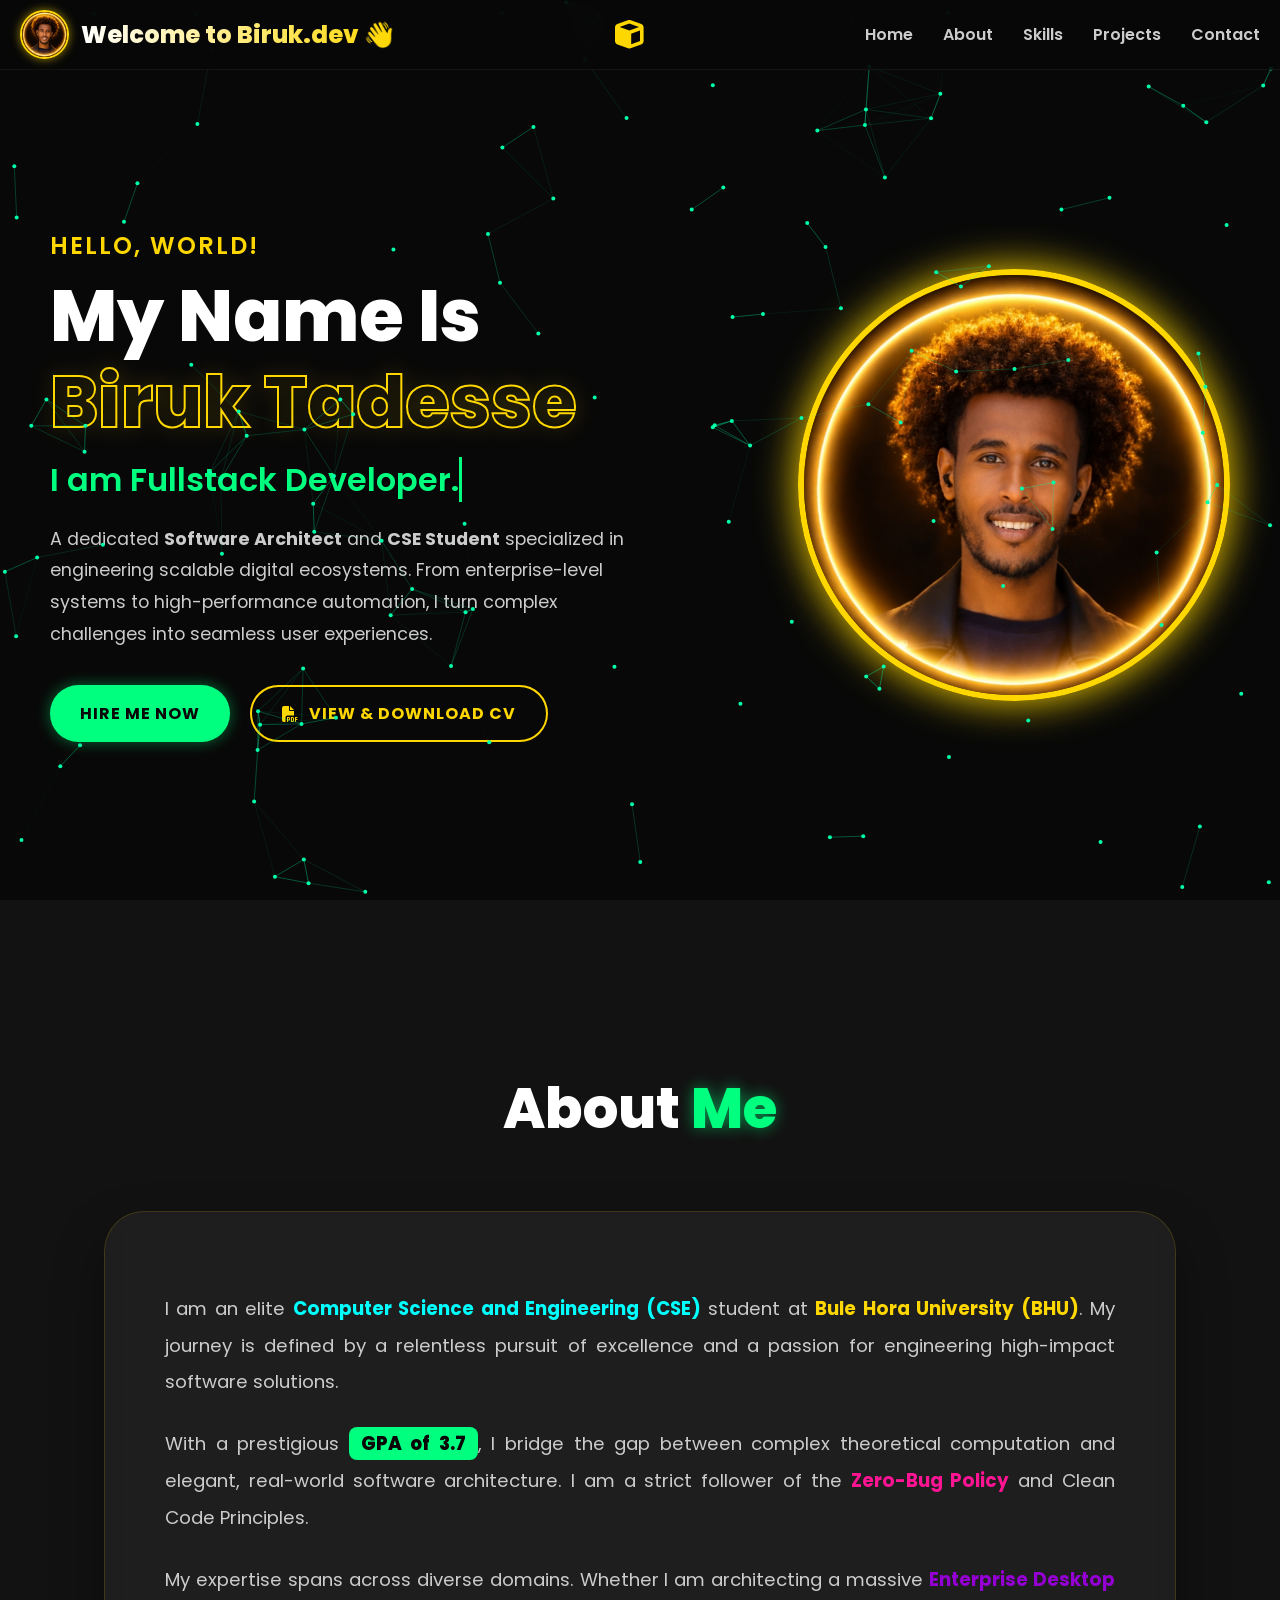
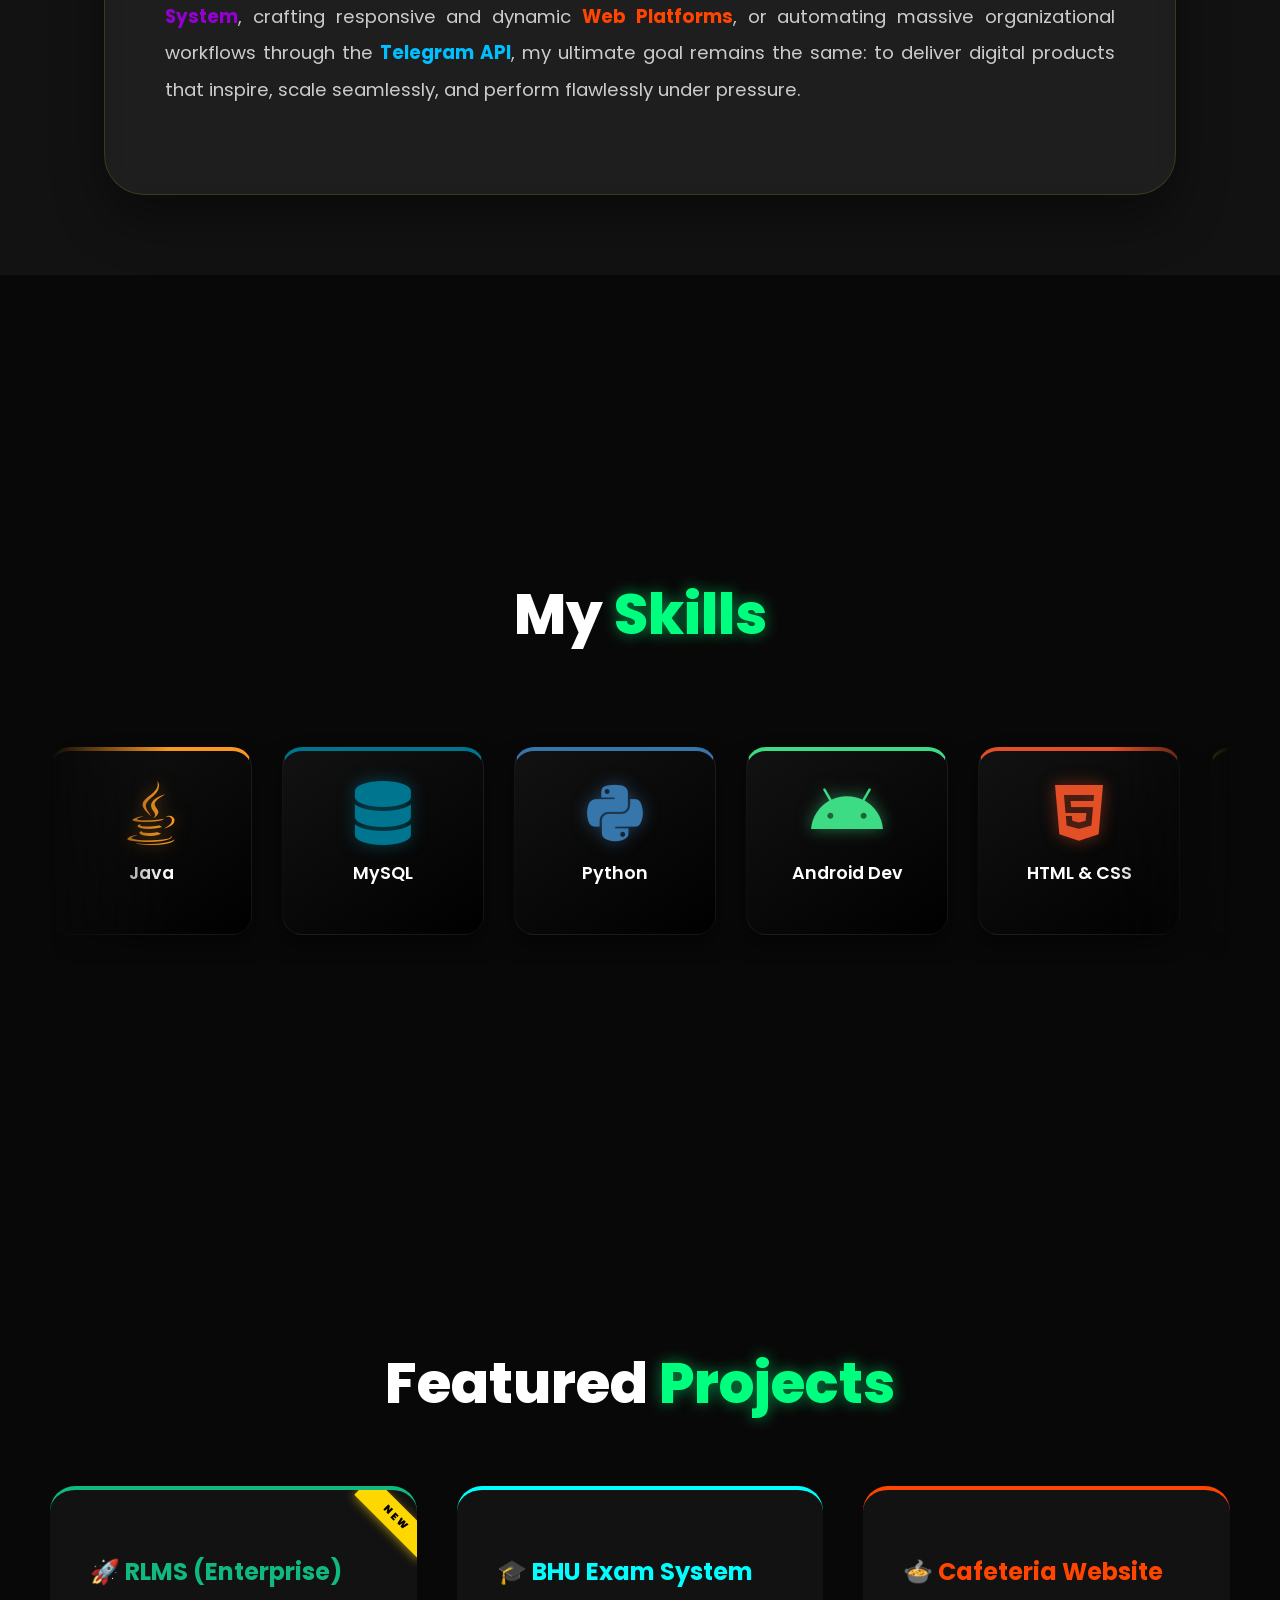
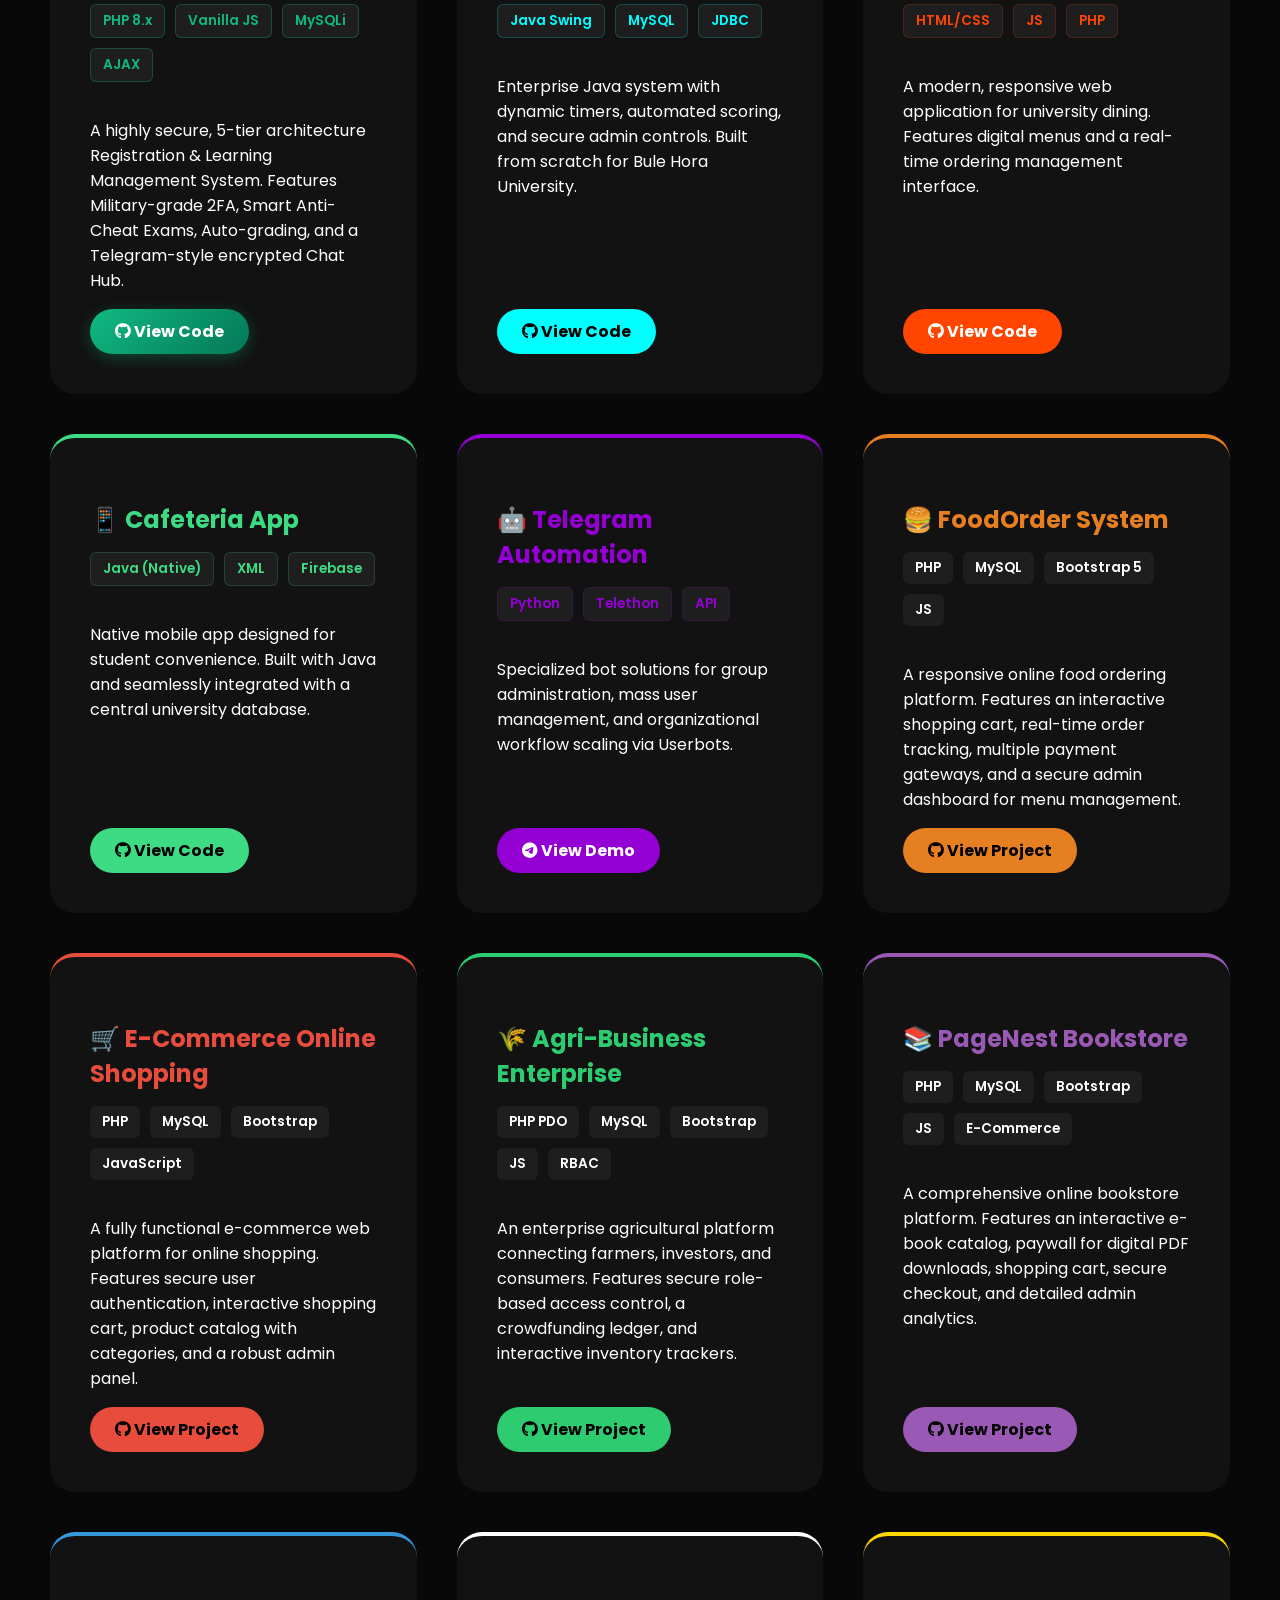
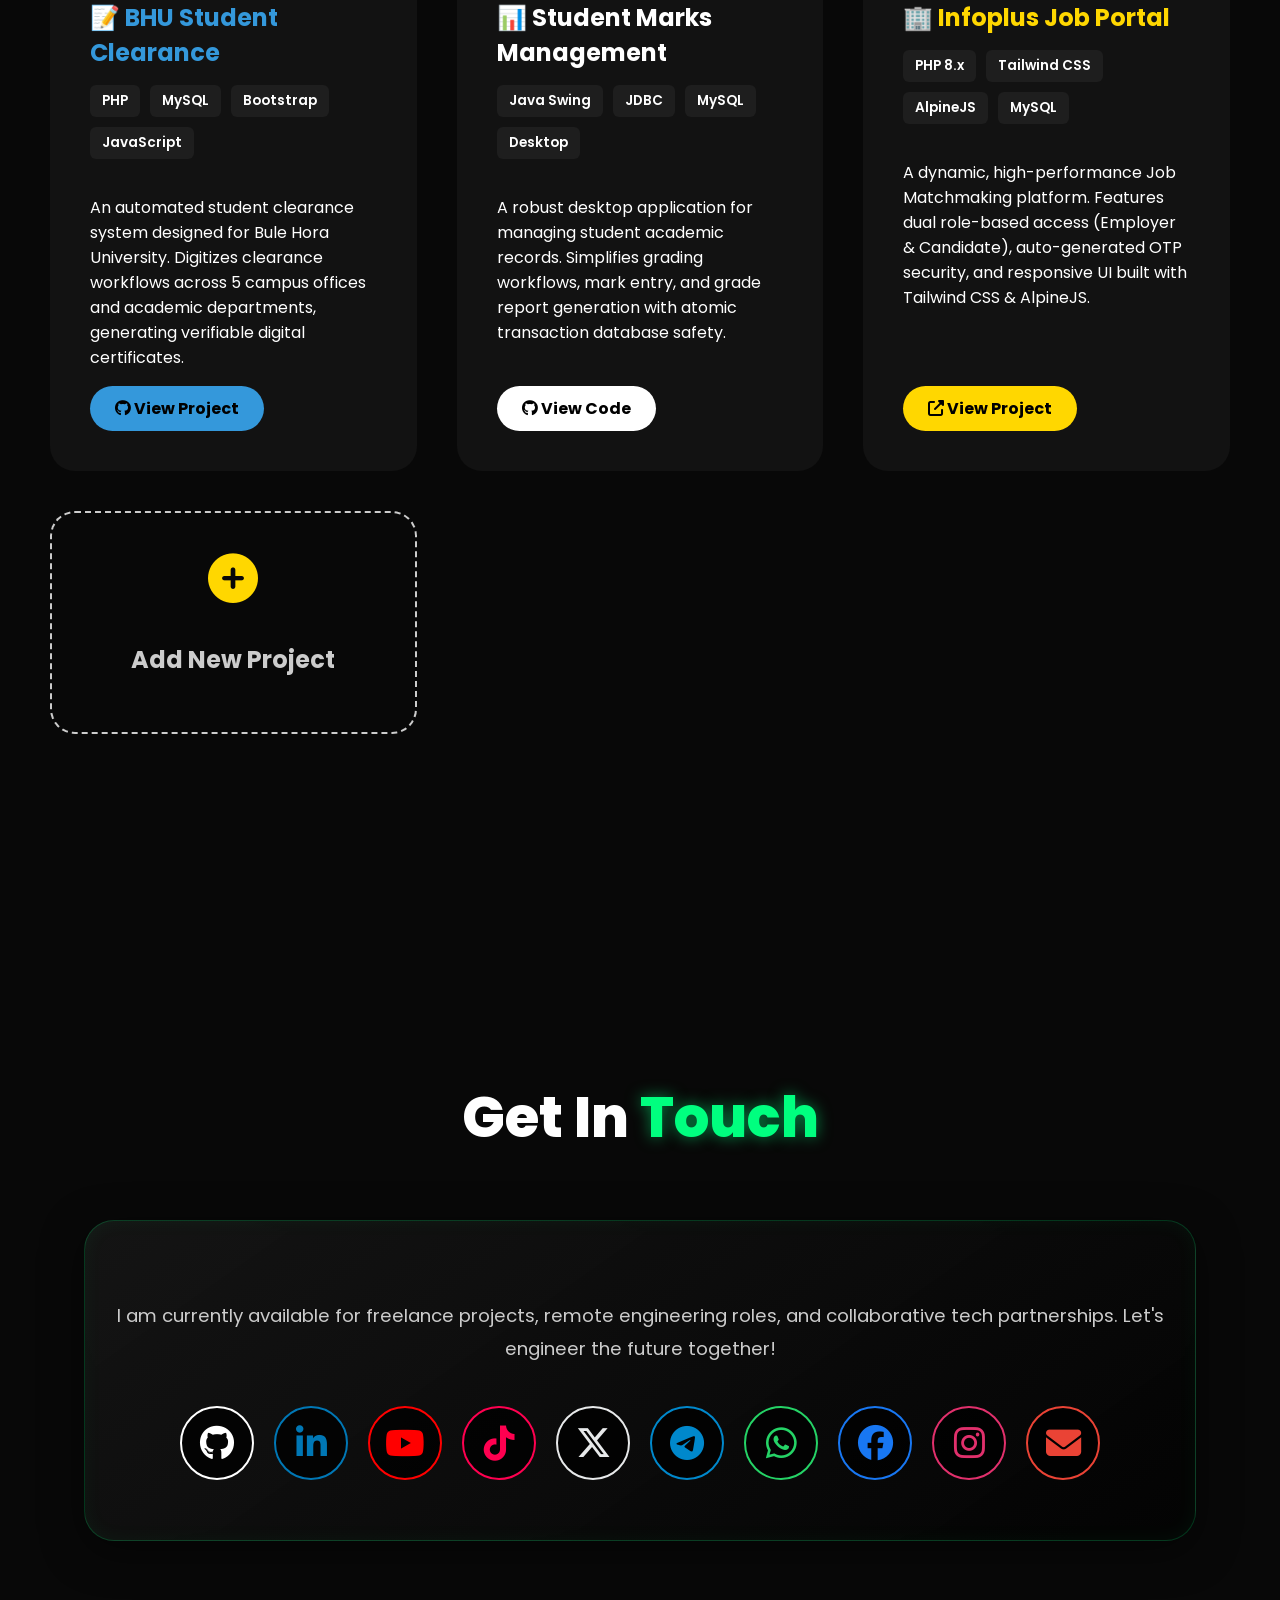
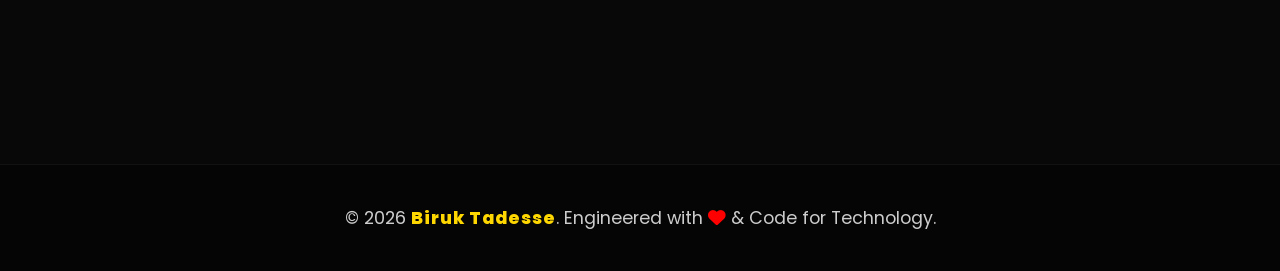
==== index.html @ 6c9b006a "Update print statement from 'Hello' to 'Goodbye'" ====
<!DOCTYPE html>
<html lang="en">
<head>
    <meta charset="UTF-8">
    <meta name="viewport" content="width=device-width, initial-scale=1.0">
    <title>Biruk Tadesse | Portfolio</title>

    <!-- FAVICON: Suuraa Tab Browser Gubbaatti Mul'isu -->
    <link rel="icon" type="image/png" href="profilee.png">
    <link rel="apple-touch-icon" href="profile.png">
    <!-- Font Awesome Icons (Version 6.5.2) -->
    <link href="https://cdnjs.cloudflare.com/ajax/libs/font-awesome/6.5.2/css/all.min.css" rel="stylesheet">
    <!-- Google Fonts -->
    <link href="https://fonts.googleapis.com/css2?family=Poppins:wght@300;400;600;800&display=swap" rel="stylesheet">
    <!-- External CSS -->
    <link rel="stylesheet" href="style.css">
    
    <!-- CSS for Electrical Particle Effect -->
    <style>
        #networkCanvas {
            position: fixed;
            top: 0;
            left: 0;
            width: 100vw;
            height: 100vh;
            z-index: 2; /* Ensures it stays above the background video */
            pointer-events: none; /* Allows clicks to pass through to buttons (CRUCIAL) */
        }
    </style>
</head>
<body class="mode-3d">
    <!-- ELECTRICAL EFFECT CANVAS -->
    <canvas id="networkCanvas"></canvas>

    <div class="snow-container" id="snow"></div>
    
    <!-- NAVBAR -->
    <nav>
        <!-- LOGO -->
        <a href="#home" class="logo">
            <img src="profile.png" alt="Biruk Logo" class="nav-logo-img">
            <span class="logo-text">Welcome to Biruk.dev 👋</span>
        </a>
        
        <!-- 3D Toggle Button and Menu -->
        <div style="display: flex; align-items: center; gap: 20px;">
            <div class="mode-toggle" onclick="toggle3DMode()" title="Enable 3D Mode"><i class="fas fa-cube"></i></div>
            <div class="menu-btn" onclick="toggleMenu()"><i class="fas fa-bars"></i></div>
        </div>
        <ul class="nav-links">
            <li><a onclick="navigateTo('home')">Home</a></li>
            <li><a onclick="navigateTo('about')">About</a></li>
            <li><a onclick="navigateTo('skills')">Skills</a></li>
            <li><a onclick="navigateTo('projects')">Projects</a></li>
            <li><a onclick="navigateTo('contact')">Contact</a></li>
        </ul>
    </nav>

    <!-- 1. HOME SECTION -->
    <section id="home">
        <!-- VIDEO BACKGROUND -->
        <div class="video-container">
            <video id="bgVideo" autoplay loop muted playsinline>
                <source src="bg-video.mp4" type="video/mp4">
            </video>
            <div class="video-overlay"></div> 
        </div>

        <div class="home-content reveal">
            <div class="greeting">HELLO, WORLD!</div>
            <h1 class="name">My Name Is <br><span>Biruk Tadesse</span></h1>        
            <div class="typing-container">
                I am <span class="typing-text"></span>
            </div>
            <p class="home-description">
                A dedicated <b>Software Architect</b> and <b>CSE Student</b> specialized in engineering scalable digital ecosystems. From enterprise-level systems to high-performance automation, I turn complex challenges into seamless user experiences.
            </p>
            <div class="btn-group">
                <a href="#contact" class="btn-modern btn-green">Hire Me Now</a>
                <a href="my_cv.html" target="_blank" class="btn-modern btn-gold">
                    <i class="fas fa-file-pdf"></i> View & Download CV
                </a>
            </div>
        </div>

        <div class="home-img-container reveal">
            <div class="profile-img-box">
                <img src="profile.png" alt="Biruk Tadesse">
            </div>
        </div>
    </section>

    <!-- 2. ABOUT SECTION -->
    <section id="about">
        <h2 class="section-title reveal">About <span>Me</span></h2>
        <div class="about-content reveal">
            <p>
                I am an elite <strong class="color-text-1">Computer Science and Engineering (CSE)</strong> student at <strong class="color-text-2">Bule Hora University (BHU)</strong>. My journey is defined by a relentless pursuit of excellence and a passion for engineering high-impact software solutions. 
            </p>
            <p>
                With a prestigious <span class="highlight-gpa color-bg-1">GPA of 3.7</span>, I bridge the gap between complex theoretical computation and elegant, real-world software architecture. I am a strict follower of the <strong class="color-text-3">Zero-Bug Policy</strong> and Clean Code Principles.
            </p>
            <p>
                My expertise spans across diverse domains. Whether I am architecting a massive <span class="color-text-4">Enterprise Desktop System</span>, crafting responsive and dynamic <span class="color-text-5">Web Platforms</span>, or automating massive organizational workflows through the <span class="color-text-6">Telegram API</span>, my ultimate goal remains the same: to deliver digital products that inspire, scale seamlessly, and perform flawlessly under pressure.
            </p>
        </div>
    </section>

    <!-- 3. SKILLS SECTION -->
    <section id="skills">
        <h2 class="section-title reveal">My <span>Skills</span></h2>
        <div class="marquee-wrapper reveal">
            <div class="marquee-track">
                <!-- Skills List -->
                <div class="skill-box color-skill-1"><i class="fab fa-java"></i><h3>Java</h3></div>
                <div class="skill-box color-skill-2"><i class="fas fa-database"></i><h3>MySQL</h3></div>
                <div class="skill-box color-skill-3"><i class="fab fa-python"></i><h3>Python</h3></div>
                <div class="skill-box color-skill-4"><i class="fab fa-android"></i><h3>Android Dev</h3></div>
                <div class="skill-box color-skill-5"><i class="fab fa-html5"></i><h3>HTML & CSS</h3></div>
                <div class="skill-box color-skill-6"><i class="fab fa-js"></i><h3>JavaScript</h3></div>
                <div class="skill-box color-skill-7"><i class="fab fa-php"></i><h3>PHP</h3></div>
                <div class="skill-box color-skill-8"><i class="fab fa-telegram"></i><h3>Bot API</h3></div>
                <div class="skill-box color-skill-9"><i class="fab fa-git-alt"></i><h3>Git & GitHub</h3></div>
                <div class="skill-box color-skill-10"><i class="fab fa-react"></i><h3>React</h3></div>
                <div class="skill-box color-skill-11"><i class="fas fa-leaf"></i><h3>Spring Boot</h3></div>
                <div class="skill-box color-skill-12"><i class="fas fa-code"></i><h3>C++</h3></div>
                <div class="skill-box color-skill-13"><i class="fab fa-figma"></i><h3>UI/UX</h3></div>

                 <!-- Skills List -->
                <div class="skill-box color-skill-1"><i class="fab fa-java"></i><h3>Java</h3></div>
                <div class="skill-box color-skill-2"><i class="fas fa-database"></i><h3>MySQL</h3></div>
                <div class="skill-box color-skill-3"><i class="fab fa-python"></i><h3>Python</h3></div>
                <div class="skill-box color-skill-4"><i class="fab fa-android"></i><h3>Android Dev</h3></div>
                <div class="skill-box color-skill-5"><i class="fab fa-html5"></i><h3>HTML & CSS</h3></div>
                <div class="skill-box color-skill-6"><i class="fab fa-js"></i><h3>JavaScript</h3></div>
                <div class="skill-box color-skill-7"><i class="fab fa-php"></i><h3>PHP</h3></div>
                <div class="skill-box color-skill-8"><i class="fab fa-telegram"></i><h3>Bot API</h3></div>
                <div class="skill-box color-skill-9"><i class="fab fa-git-alt"></i><h3>Git & GitHub</h3></div>
                <div class="skill-box color-skill-10"><i class="fab fa-react"></i><h3>React</h3></div>
                <div class="skill-box color-skill-11"><i class="fas fa-leaf"></i><h3>Spring Boot</h3></div>
                <div class="skill-box color-skill-12"><i class="fas fa-code"></i><h3>C++</h3></div>
                <div class="skill-box color-skill-13"><i class="fab fa-figma"></i><h3>UI/UX</h3></div>

                 <!-- Skills List -->
                <div class="skill-box color-skill-1"><i class="fab fa-java"></i><h3>Java</h3></div>
                <div class="skill-box color-skill-2"><i class="fas fa-database"></i><h3>MySQL</h3></div>
                <div class="skill-box color-skill-3"><i class="fab fa-python"></i><h3>Python</h3></div>
                <div class="skill-box color-skill-4"><i class="fab fa-android"></i><h3>Android Dev</h3></div>
                <div class="skill-box color-skill-5"><i class="fab fa-html5"></i><h3>HTML & CSS</h3></div>
                <div class="skill-box color-skill-6"><i class="fab fa-js"></i><h3>JavaScript</h3></div>
                <div class="skill-box color-skill-7"><i class="fab fa-php"></i><h3>PHP</h3></div>
                <div class="skill-box color-skill-8"><i class="fab fa-telegram"></i><h3>Bot API</h3></div>
                <div class="skill-box color-skill-9"><i class="fab fa-git-alt"></i><h3>Git & GitHub</h3></div>
                <div class="skill-box color-skill-10"><i class="fab fa-react"></i><h3>React</h3></div>
                <div class="skill-box color-skill-11"><i class="fas fa-leaf"></i><h3>Spring Boot</h3></div>
                <div class="skill-box color-skill-12"><i class="fas fa-code"></i><h3>C++</h3></div>
                <div class="skill-box color-skill-13"><i class="fab fa-figma"></i><h3>UI/UX</h3></div>
                
                <!-- Duplicate for continuous scrolling -->
                <div class="skill-box color-skill-1"><i class="fab fa-java"></i><h3>Java</h3></div>
                <div class="skill-box color-skill-2"><i class="fas fa-database"></i><h3>MySQL</h3></div>
                <div class="skill-box color-skill-3"><i class="fab fa-python"></i><h3>Python</h3></div>
                <div class="skill-box color-skill-4"><i class="fab fa-android"></i><h3>Android Dev</h3></div>
                <div class="skill-box color-skill-5"><i class="fab fa-html5"></i><h3>HTML & CSS</h3></div>
                <div class="skill-box color-skill-6"><i class="fab fa-js"></i><h3>JavaScript</h3></div>
                <div class="skill-box color-skill-7"><i class="fab fa-php"></i><h3>PHP</h3></div>
                <div class="skill-box color-skill-8"><i class="fab fa-telegram"></i><h3>Bot API</h3></div>
                <div class="skill-box color-skill-9"><i class="fab fa-git-alt"></i><h3>Git & GitHub</h3></div>
                <div class="skill-box color-skill-10"><i class="fab fa-react"></i><h3>React</h3></div>
                <div class="skill-box color-skill-11"><i class="fas fa-leaf"></i><h3>Spring Boot</h3></div>
                <div class="skill-box color-skill-12"><i class="fas fa-code"></i><h3>C++</h3></div>
                <div class="skill-box color-skill-13"><i class="fab fa-figma"></i><h3>UI/UX</h3></div>
            </div>
        </div>
    </section>

    <!-- 4. PROJECTS SECTION -->
    <section id="projects">
        <h2 class="section-title reveal">Featured <span>Projects</span></h2>
        <div class="projects-grid" id="dynamic-projects-container">
            <!-- Dynamic project cards will be appended here -->
        </div>
    </section>

    <!-- 5. CONTACT SECTION -->
    <section id="contact">
        <h2 class="section-title reveal">Get In <span>Touch</span></h2>
        <div class="contact-container reveal">
            <p>I am currently available for freelance projects, remote engineering roles, and collaborative tech partnerships. Let's engineer the future together!</p>
            <div class="social-icons-contact">
                <a href="https://github.com/birru2217" target="_blank" title="GitHub" class="spin-icon contact-github"><i class="fab fa-github"></i></a>
                <a href="https://www.linkedin.com/in/biruktadesse1" target="_blank" title="LinkedIn" class="spin-icon contact-linkedin"><i class="fab fa-linkedin-in"></i></a>
                <a href="https://www.youtube.com/@brex-media" target="_blank" title="YouTube" class="spin-icon contact-youtube"><i class="fab fa-youtube"></i></a>
                <a href="https://www.tiktok.com/@birru2217" target="_blank" title="TikTok" class="spin-icon contact-tiktok"><i class="fab fa-tiktok"></i></a>
                <a href="https://twitter.com/birru2217" target="_blank" title="X (Twitter)" class="spin-icon contact-x"><i class="fab fa-x-twitter"></i></a>
                <a href="https://t.me/brex2217" target="_blank" title="Telegram" class="spin-icon contact-telegram"><i class="fab fa-telegram"></i></a>
                <a href="https://wa.me/qr/BDSXDWGVVXDEC1" target="_blank" title="WhatsApp" class="spin-icon contact-whatsapp"><i class="fab fa-whatsapp"></i></a>
                <a href="https://www.facebook.com/profile.php?id=61564927622966" target="_blank" title="Facebook" class="spin-icon contact-facebook"><i class="fab fa-facebook"></i></a>
                <a href="https://www.instagram.com/brex2217?igsh=NXljaTloMnJycWFq" target="_blank" title="Instagram" class="spin-icon contact-instagram"><i class="fab fa-instagram"></i></a>
                <a href="mailto:tadesebiruk515@gmail.com" title="Email" class="spin-icon contact-email"><i class="fas fa-envelope"></i></a>
            </div>
        </div>
    </section>

    <!-- MAGIC: ADD PROJECT MODAL -->
    <div class="project-modal" id="addProjectModal">
        <div class="modal-box">
            <h2><i class="fas fa-plus-circle"></i> Add New Project</h2>
            <input type="text" id="p_title" placeholder="Project Title (e.g. 💻 E-Commerce)" required>
            <input type="text" id="p_tags" placeholder="Tech Tags (Comma separated: PHP, JS, CSS)" required>
            <textarea id="p_desc" rows="3" placeholder="Project Description..." required></textarea>
            <input type="text" id="p_link" placeholder="GitHub / Demo URL" required>
            <input type="text" id="p_color" placeholder="Theme Color (e.g. #FF00FF)" required>
            
            <button class="btn-save" onclick="saveNewProject()">Save Project</button>
            <button class="btn-cancel" onclick="closeProjectModal()">Cancel</button>
        </div>
    </div>

    <!-- FOOTER -->
    <footer class="modern-footer">
        <p>&copy; 2026 <span class="footer-name">Biruk Tadesse</span>. Engineered with <i class="fas fa-heart pulse-heart"></i> & Code for Technology.</p>
    </footer>

    <!-- Include JavaScript File -->
    <script src="script.js"></script>

    <!-- JAVASCRIPT FOR ELECTRICAL PARTICLE EFFECT -->
    <script>
        const canvas = document.getElementById('networkCanvas');
        const ctx = canvas.getContext('2d');

        // Set canvas dimensions to cover the full window
        canvas.width = window.innerWidth;
        canvas.height = window.innerHeight;

        let particlesArray = [];
        
        // Mouse tracking object
        const mouse = { x: null, y: null, radius: 130 };

        window.addEventListener('mousemove', (e) => {
            mouse.x = e.clientX;
            mouse.y = e.clientY;
        });

        // Disconnect lines when mouse leaves the window
        window.addEventListener('mouseout', () => {
            mouse.x = null;
            mouse.y = null;
        });

        // Particle Class
        class Particle {
            constructor(x, y) {
                this.x = x;
                this.y = y;
                this.size = 2; // Particle size
                this.speedX = (Math.random() - 0.5) * 1.5; // X-axis speed
                this.speedY = (Math.random() - 0.5) * 1.5; // Y-axis speed
                this.color = '#00ffaa'; // Neon Green color
            }
            update() {
                this.x += this.speedX;
                this.y += this.speedY;

                // Bounce off the screen borders
                if (this.x < 0 || this.x > canvas.width) this.speedX *= -1;
                if (this.y < 0 || this.y > canvas.height) this.speedY *= -1;
            }
            draw() {
                ctx.fillStyle = this.color;
                ctx.beginPath();
                ctx.arc(this.x, this.y, this.size, 0, Math.PI * 2);
                ctx.fill();
            }
        }

        // Initialize particles
        function init() {
            particlesArray = [];
            // Calculate an optimal number of particles based on screen size
            const numberOfParticles = (canvas.width * canvas.height) / 8500;
            for (let i = 0; i < numberOfParticles; i++) {
                const x = Math.random() * canvas.width;
                const y = Math.random() * canvas.height;
                particlesArray.push(new Particle(x, y));
            }
        }

        // Connect particles with network lines
        function connect() {
            for (let a = 0; a < particlesArray.length; a++) {
                for (let b = a; b < particlesArray.length; b++) {
                    const dx = particlesArray[a].x - particlesArray[b].x;
                    const dy = particlesArray[a].y - particlesArray[b].y;
                    const distance = Math.hypot(dx, dy); // Calculate distance

                    // Connect particles to each other
                    if (distance < 90) {
                        ctx.strokeStyle = `rgba(0, 255, 170, ${1 - distance / 90})`; // Neon Green lines
                        ctx.lineWidth = 0.5;
                        ctx.beginPath();
                        ctx.moveTo(particlesArray[a].x, particlesArray[a].y);
                        ctx.lineTo(particlesArray[b].x, particlesArray[b].y);
                        ctx.stroke();
                    }
                }

                // Connect particles to the mouse cursor
                if(mouse.x != null && mouse.y != null) {
                    const mouseDx = particlesArray[a].x - mouse.x;
                    const mouseDy = particlesArray[a].y - mouse.y;
                    const mouseDist = Math.hypot(mouseDx, mouseDy);

                    if (mouseDist < mouse.radius) {
                        ctx.strokeStyle = `rgba(0, 255, 170, ${1 - mouseDist / mouse.radius})`;
                        ctx.lineWidth = 1;
                        ctx.beginPath();
                        ctx.moveTo(particlesArray[a].x, particlesArray[a].y);
                        ctx.lineTo(mouse.x, mouse.y);
                        ctx.stroke();
                    }
                }
            }
        }

        // Animation loop
        function animate() {
            ctx.clearRect(0, 0, canvas.width, canvas.height); // Clear the previous frame
            for (let i = 0; i < particlesArray.length; i++) {
                particlesArray[i].update();
                particlesArray[i].draw();
            }
            connect();
            requestAnimationFrame(animate);
        }

        init();
        animate();

        // Adjust canvas size automatically on window resize
        window.addEventListener('resize', () => {
            canvas.width = window.innerWidth;
            canvas.height = window.innerHeight;
            init();
        });
    </script>
</body>
</html>
---- style.css ----
/* --- 1. CORE VARIABLES & GLOBAL STYLES --- */
:root {
    --bg-black: #080808;
    --bg-darker: #121212;
    --gold: #FFD700;
    --green: #00FF7F;
    --white: #FFFFFF;
    --gray: #cccccc;
    --glass: rgba(255, 255, 255, 0.05);
    --transition: all 0.4s cubic-bezier(0.175, 0.885, 0.32, 1.275);
}

html { scroll-behavior: smooth; }

body {
    font-family: 'Poppins', sans-serif;
    margin: 0; padding: 0;
    background-color: var(--bg-black);
    color: var(--white);
    overflow-x: hidden;
    
    /* --- KOODII HAARAA: Cursor fi Select dhoorku --- */
    -webkit-user-select: none; /* Safari fi Chrome */
    -moz-user-select: none;    /* Firefox */
    -ms-user-select: none;     /* IE/Edge */
    user-select: none;         /* Guutummaatti text select dhoorka */
    cursor: default;           /* Cursor yeroo hunda xiyya (Arrow) akka ta'u godha */
}

/* Liinkii fi Button qofti mallattoo qubaa (Pointer) akka qabaatan gochuuf */
a, button, .menu-btn, .mode-toggle, .spin-icon {
    cursor: pointer;
}

/* --- 2. NAVIGATION BAR (SLIM & MODERN) --- */
nav {
    position: fixed; top: 0; left: 0; width: 100%;
    background: rgba(8, 8, 8, 0.85);
    backdrop-filter: blur(15px);
    display: flex; justify-content: space-between; align-items: center;
    
    /* Padding duraan 20px ture gara 10px tti xiqqaaateera */
    padding: 10px 20px; 
    height: 70px; /* Hojjaa isaa murteessineerra */
    
    z-index: 1000;
    box-sizing: border-box;
    border-bottom: 1px solid var(--glass);
}

/* --- LOGO STYLE (SUURAA FI BARREEFFAMA) --- */
.logo {
    display: flex;
    align-items: center;
    gap: 12px; /* Suuraa fi barreeffama gidduu iddoo duwwaa uuma */
    text-decoration: none;
}

/* Suuraa Logo (profile.png xiqqeessuu) */
.nav-logo-img {
    width: 45px; /* Hamma suuraa xiqqeessine */
    height: 45px;
    border-radius: 50%; /* Geengoo guutuu godha (Akka Telegram) */
    object-fit: cover;
    border: 2px solid var(--gold); /* Sarara warqee itti naanneessine */
    box-shadow: 0 0 10px rgba(255, 215, 0, 0.6); /* Ifaa (Glow) lallaafaa */
    transition: transform 0.4s ease, box-shadow 0.4s ease;
}

/* Yeroo qubni Logo irra bu'u (Hover) */
.logo:hover .nav-logo-img {
    transform: rotate(15deg) scale(1.1); /* Xiqqoo naanna'ee guddata */
    box-shadow: 0 0 20px rgba(255, 215, 0, 1);
}

/* Barreeffama Logo ("Welcome") */
/* Barreeffama Logo Professional */
.logo-text {
    font-size: 1.5rem; /* Xiqqoo hir'isneerra akka inni sarara tokko irra taa'uuf */
    font-family: 'Poppins', sans-serif;
    background: linear-gradient(to right, var(--white), var(--gold));
    -webkit-background-clip: text;
    -webkit-text-fill-color: transparent;
    font-weight: 800;
    white-space: nowrap; /* Akka barreeffamni sarara lama irratti hin dabsanne */
}

/* Bilbilaaf (Mobile) font-size ammas ni xiqqaysina */
/* --- 📱 MOBILE RESPONSIVE FINAL & PERFECT FIX (BILBILAAF) --- */
@media (max-width: 768px) {
    /* 1. Dhoorkaa Scroll Bitaa fi Mirgaa (The absolute fix) */
    html, body {
        overflow-x: hidden !important;
        max-width: 100vw !important;
        width: 100% !important;
        position: relative;
        margin: 0;
        padding: 0;
    }

    /* Elementkamiyyuu screen irraa akka hin baane to'achuu */
    * {
        box-sizing: border-box !important;
        max-width: 100% !important; 
    }

    /* 2. Navigation Fix */
    nav {
        padding: 10px 15px !important;
        width: 100% !important;
    }
    .logo-text { 
        font-size: 1rem !important; 
        white-space: normal !important; 
    }

    /* 3. Sections & Home Fix */
    section {
        padding: 90px 15px 40px 15px !important;
        width: 100% !important;
        overflow-x: hidden !important;
    }

    #home {
        flex-direction: column-reverse !important;
        gap: 30px !important;
        padding-top: 110px !important;
    }

    .home-content {
        width: 100% !important;
        padding: 0 10px !important;
        display: flex;
        flex-direction: column;
        align-items: center;
        text-align: center;
    }

    .name {
        font-size: 2.2rem !important;
        white-space: normal !important;
        word-wrap: break-word !important;
    }

    /* 4. BUTTON FIX (Rakkoo Suuraa irratti argameef) */
    .btn-group {
        display: flex !important;
        flex-direction: column !important;
        width: 100% !important;
        gap: 15px !important;
        margin: 20px 0 0 0 !important;
        padding: 0 !important;
    }

    .btn-modern {
        width: 100% !important; /* Screen guutuu akka qabatu */
        padding: 15px 10px !important;
        justify-content: center !important;
        text-align: center !important;
        font-size: 0.95rem !important;
        box-sizing: border-box !important;
        display: flex !important;
    }

    /* 5. Suuraa (Profile Image) Fix */
    .profile-img-box {
        width: 260px !important;
        height: 260px !important;
        margin: 0 auto !important;
    }

    /* 6. Marquee (Skills) Fix */
    .marquee-wrapper {
        width: 100vw !important;
        margin-left: -15px !important; 
        padding: 10px 0 !important;
    }
    
    /* 7. About & Projects Fix */
    .about-content, .contact-container { 
        padding: 30px 15px !important; 
        border-radius: 20px !important; 
    }
    .project-card { 
        padding: 25px 15px !important; 
    }
    /* =========================================
       📱 PROJECTS FI LOGO BILBILAAF SIRREESSUU
       ========================================= */

    /* 1. Logo fi Emoji akka wal hin gadhiisne (Hin cabne) */
    .logo {
        display: flex !important;
        align-items: center !important;
        flex-wrap: nowrap !important;
    }
    .logo-text {
        font-size: 1.05rem !important; /* Xiqqoo hir'ifne akka sirriitti taa'u */
        white-space: nowrap !important;
    }

    /* 2. Projects Grid (Tokko tokkoon gadi tarreessuu) */
    .projects-grid {
        display: grid !important;
        grid-template-columns: 1fr !important; /* Sarara tokko qofa godha */
        width: 100% !important;
        max-width: 100vw !important;
        gap: 25px !important;
        padding: 0 !important;
        margin: 0 !important;
    }

    /* 3. Project Cards & Add New Project Card (Screen keessatti eeguu) */
    .project-card, 
    .projects-grid > div { /* Add New Project dabalatee hunda qabata */
        width: 100% !important;
        max-width: 100% !important;
        box-sizing: border-box !important; /* Padding width akka hin daballe to'ata */
        padding: 25px 20px !important; /* Bilbilaaf padding sirrii */
        margin: 0 !important;
        overflow: hidden !important; /* Wanti kamiyyuu akka ala hin baane */
    }

    /* 4. Tech Tags (Java, MySQL, kkf yoo baay'atan akka gadi bu'an) */
    .tech-tags {
        display: flex !important;
        flex-wrap: wrap !important; /* Iddoon yoo dhume sarara jalaatti gadi dabsata */
        gap: 8px !important;
    }
    .tech-tags span {
        margin: 0 !important;
    }

    /* 5. Barreeffamni akka hin dhiibne */
    .project-card p, .project-card h3 {
        word-wrap: break-word !important;
        overflow-wrap: break-word !important;
        width: 100% !important;
    }
}
.nav-links { display: flex; gap: 30px; list-style: none; margin: 0; padding: 0; }
.nav-links a { 
    color: var(--gray); text-decoration: none; 
    font-weight: 600; 
    font-size: 1rem; /* Font-size xiqqoo hir'ateera */
    transition: var(--transition); 
}
.nav-links a:hover, .nav-links a.active { 
    color: var(--green); text-shadow: 0 0 10px var(--green); 
}

.menu-btn { display: none; font-size: 1.8rem; color: var(--white); cursor: pointer; }
/* --- 3. GLOBAL SECTION STYLE --- */
section { 
    min-height: 100vh; 
    padding: 120px 50px 80px 50px; 
    display: flex; flex-direction: column; 
    justify-content: center; 
    box-sizing: border-box; 
}

.section-title { 
    font-size: 3.5rem; font-weight: 800; 
    text-align: center; margin-bottom: 60px; 
    color: var(--white); 
}
.section-title span { color: var(--green); text-shadow: 0 0 15px rgba(0,255,127,0.5); }

/* --- 4. HOME SECTION (OSOO HIN TUQAMIN AKKUMA JIRU) --- */
#home { display: flex; flex-direction: row; align-items: center; justify-content: space-between; gap: 40px; padding-top: 90px;    /* Iddoo duwwaa Welcome jala jiru ni xiqqeessa */
    padding-bottom: 20px;  }
.home-content { max-width: 600px; }
.greeting { color: var(--gold); font-size: 1.5rem; font-weight: 600; letter-spacing: 2px; }

.name {
    font-size: 4.5rem;
    font-weight: 800;
    margin: 10px 0;
    line-height: 1.2;
    white-space: nowrap;
}

.name span {
    color: transparent;
    -webkit-text-stroke: 2px var(--gold);
    filter: drop-shadow(0 0 10px rgba(255, 215, 0, 0.4));
}

.typing-container { font-size: 2rem; font-weight: 600; color: var(--green); margin-bottom: 20px; }
.typing-text { border-right: 3px solid var(--green); animation: blink 0.7s infinite; }
@keyframes blink { 50% { border-color: transparent; } }

.home-description { color: var(--gray); font-size: 1.1rem; line-height: 1.8; margin-bottom: 30px; }

.home-img-container { position: relative; perspective: 1000px; } 

.profile-img-box {
    width: 420px; height: 420px; 
    overflow: hidden;
    --dynamic-color: #FFD700; 
    border: 6px solid var(--dynamic-color);
    box-shadow: 0 0 40px var(--dynamic-color), inset 0 0 30px var(--dynamic-color);
    position: relative; z-index: 10;
    border-radius: 50%; 
    transition: border-radius 1.5s ease, border-color 1.5s ease, box-shadow 1.5s ease; 
}
.profile-img-box img { width: 100%; height: 100%; object-fit: cover; object-position: center top; }

.btn-group { display: flex; gap: 20px; margin-top: 35px; }

.btn-modern {
    padding: 14px 30px; border-radius: 50px; font-weight: 700;
    text-decoration: none; font-size: 1rem; transition: all 0.4s ease;
    display: inline-flex; align-items: center; gap: 10px;
    text-transform: uppercase; letter-spacing: 1px;
}

.btn-green { background: var(--green); color: var(--bg-black); box-shadow: 0 0 15px rgba(0, 255, 127, 0.4); }
.btn-green:hover { background: var(--white); transform: translateY(-5px); box-shadow: 0 0 25px rgba(255, 255, 255, 0.6); }

.btn-gold { border: 2px solid var(--gold); color: var(--gold); background: transparent; }
.btn-gold:hover { background: var(--gold); color: var(--bg-black); transform: translateY(-5px); box-shadow: 0 0 20px rgba(255, 215, 0, 0.5); }

/* --- 5. ABOUT ME (COLORFUL & DETAILED) --- */
#about { background-color: var(--bg-darker); }
.about-content {
    background: var(--glass); padding: 60px; border-radius: 40px;
    border: 1px solid rgba(255, 215, 0, 0.15); box-shadow: 0 25px 50px rgba(0,0,0,0.4);
    max-width: 950px; margin: 0 auto; backdrop-filter: blur(10px);
}
.about-content p { color: var(--gray); font-size: 1.15rem; line-height: 2; margin-bottom: 25px; text-align: justify; }

/* Halluu adda addaa jechoota About Me keessa jiraniif */
.color-text-1 { color: #00FFFF; font-weight: 700; } /* Cyan */
.color-text-2 { color: #FFD700; font-weight: 700; } /* Gold */
.color-text-3 { color: #FF1493; font-weight: 700; } /* Pink */
.color-text-4 { color: #9400D3; font-weight: 700; } /* Purple */
.color-text-5 { color: #FF4500; font-weight: 700; } /* Orange */
.color-text-6 { color: #00BFFF; font-weight: 700; } /* Deep Sky Blue */
.color-bg-1 { background: var(--green); color: var(--bg-black); padding: 4px 12px; border-radius: 8px; font-weight: 800; }

/* --- 6. SKILLS (COLORFUL & GLOWING MARQUEE) --- */
.marquee-wrapper {
    width: 100%; overflow: hidden; position: relative; padding: 30px 0;
    mask-image: linear-gradient(to right, transparent, black 10%, black 90%, transparent);
    -webkit-mask-image: linear-gradient(to right, transparent, black 10%, black 90%, transparent);
}

.marquee-track {
    display: flex; width: max-content; gap: 30px;
    animation: scroll-left 20s linear infinite; /* Saffisa yaa'uu madaalawaa */
}
.marquee-track:hover { animation-play-state: paused; } 

.skill-box {
    background: linear-gradient(145deg, rgba(20, 20, 20, 0.9), rgba(0, 0, 0, 0.95)); 
    border: 1px solid rgba(255,255,255,0.05);
    border-top: 4px solid var(--box-color); /* Gubbaan sarara halluu qabaata */
    padding: 30px 20px; border-radius: 20px; text-align: center;
    min-width: 160px; transition: all 0.4s ease;
    display: flex; flex-direction: column; align-items: center; justify-content: center;
    box-shadow: 0 10px 20px rgba(0,0,0,0.5);
}

.skill-box h3 { font-size: 1.1rem; margin-top: 15px; font-weight: 600; color: var(--white); transition: 0.3s; }
.skill-box i { 
    font-size: 4rem; 
    color: var(--box-color); /* Ikooniin halluu mataa isaa qaba */
    transition: 0.3s; 
    filter: drop-shadow(0 0 8px var(--box-color-glow)); /* Ikooniin ni ifa */
}

/* Yeroo Tuqamu (Hover) - Adda bahee ifa */
.skill-box:hover { 
    transform: translateY(-15px) scale(1.05); 
    border-color: var(--box-color); 
    box-shadow: 0 15px 35px var(--box-color-glow); 
}

/* HALLUU ADDAA TOKKOON TOKKOON PIROGARAMAAF (Variables) */
.color-skill-1 { --box-color: #f89820; --box-color-glow: rgba(248, 152, 32, 0.5); } /* Java */
.color-skill-2 { --box-color: #00758f; --box-color-glow: rgba(0, 117, 143, 0.5); } /* MySQL */
.color-skill-3 { --box-color: #3776ab; --box-color-glow: rgba(55, 118, 171, 0.5); } /* Python */
.color-skill-4 { --box-color: #3DDC84; --box-color-glow: rgba(61, 220, 132, 0.5); } /* Android */
.color-skill-5 { --box-color: #e34f26; --box-color-glow: rgba(227, 79, 38, 0.5); } /* HTML5 */
.color-skill-6 { --box-color: #f7df1e; --box-color-glow: rgba(247, 223, 30, 0.5); } /* JS */
.color-skill-7 { --box-color: #777bb4; --box-color-glow: rgba(119, 123, 180, 0.5); } /* PHP */
.color-skill-8 { --box-color: #0088cc; --box-color-glow: rgba(0, 136, 204, 0.5); } /* Telegram */
.color-skill-9 { --box-color: #F1502F; --box-color-glow: rgba(241, 80, 47, 0.5); } /* Git */
.color-skill-10 { --box-color: #61DBFB; --box-color-glow: rgba(97, 219, 251, 0.5); } /* React */
.color-skill-11 { --box-color: #6DB33F; --box-color-glow: rgba(109, 179, 63, 0.5); } /* Spring Boot */
.color-skill-12 { --box-color: #00599C; --box-color-glow: rgba(0, 89, 156, 0.5); } /* C++ */
.color-skill-13 { --box-color: #F24E1E; --box-color-glow: rgba(242, 78, 30, 0.5); } /* Figma */

/* --- 7. PROJECTS (COLORFUL CARDS) --- */
.projects-grid { 
    display: grid; 
    grid-template-columns: repeat(auto-fit, minmax(280px, 1fr)); 
    gap: 40px; /* KOODII HAARAA: Gap (iddoo duwwaa) 30px irraa gara 40px tti guddisneerra */
    max-width: 1200px; 
    margin: 0 auto; 
}

.project-card {
    background: var(--bg-darker); 
    text-align: left; 
    padding: 40px; 
    border-radius: 25px; 
    transition: var(--transition);
    border-top: 4px solid transparent; 
    
    /* Flexbox fi Button Walqixa Gochuuf */
    display: flex;
    flex-direction: column;
    height: 100%; 
    
    /* KOODII HAARAA: Kaardiiwwan daangaa isaanii darbanii akka wal-irra hin baane (hin korre) dhorka */
    box-sizing: border-box; 
}
.project-card h3 { margin-bottom: 15px; font-size: 1.5rem; transition: 0.3s; }
.tech-tags { 
    margin-bottom: 20px; 
    
    /* --- KOODII HAARAA SIRREEFFAMAA --- */
    display: flex; 
    flex-wrap: wrap; /* Yeroo iddoon dhumu ofumaa sarara jalaatti gadi buusa */
    gap: 10px; /* Fageenya (iddoo duwwaa) gubbaa, gadi, bitaa fi mirgaan walqixa uuma */
}

.tech-tags span { 
    padding: 6px 12px; 
    border-radius: 6px; 
    font-size: 0.85rem; 
    font-weight: 600; 
    background: var(--glass);
    margin: 0; /* Margin duraan ture ni balleessina, bakka isaa 'gap' fayyadamneerra */
}
.btn-view { 
    display: inline-block; font-weight: 700; text-decoration: none; padding: 10px 25px; border-radius: 50px; transition: 0.3s; 
    
    /* --- KOODII HAARAA BUTTON WALQIXA GOCHUUF DABALAME --- */
    margin-top: auto; /* Iddoo duwwaa uumuun Button gara gadii dhumaatti dhiiba */
    align-self: flex-start; /* Button gara bitaatti akka qabatu godha */
}

/* Card 1: Cyan/Blue */
.color-card-1 { border-top-color: #00FFFF; } 
.color-card-1 h3 { color: #00FFFF; } 
.color-card-1 .tech-tags span { color: #00FFFF; border: 1px solid rgba(0,255,255,0.2); }
.color-card-1 .btn-view { background: #00FFFF; color: #000; } 
.color-card-1:hover { box-shadow: 0 15px 40px rgba(0, 255, 255, 0.2); transform: translateY(-10px); }

/* Card 2: Orange */
.color-card-2 { border-top-color: #FF4500; } 
.color-card-2 h3 { color: #FF4500; } 
.color-card-2 .tech-tags span { color: #FF4500; border: 1px solid rgba(255,69,0,0.2); }
.color-card-2 .btn-view { background: #FF4500; color: #fff; } 
.color-card-2:hover { box-shadow: 0 15px 40px rgba(255, 69, 0, 0.2); transform: translateY(-10px); }

/* Card 3: Green */
.color-card-3 { border-top-color: #3DDC84; } 
.color-card-3 h3 { color: #3DDC84; } 
.color-card-3 .tech-tags span { color: #3DDC84; border: 1px solid rgba(61,220,132,0.2); }
.color-card-3 .btn-view { background: #3DDC84; color: #000; } 
.color-card-3:hover { box-shadow: 0 15px 40px rgba(61, 220, 132, 0.2); transform: translateY(-10px); }

/* Card 4: Purple */
.color-card-4 { border-top-color: #9400D3; } 
.color-card-4 h3 { color: #9400D3; } 
.color-card-4 .tech-tags span { color: #9400D3; border: 1px solid rgba(148,0,211,0.2); }
.color-card-4 .btn-view { background: #9400D3; color: #fff; } 
.color-card-4:hover { box-shadow: 0 15px 40px rgba(148, 0, 211, 0.2); transform: translateY(-10px); }

/* --- 8. CONTACT (COLORFUL SPINNING CIRCLES) --- */
.contact-container { 
    text-align: center; 
    max-width: 1050px; /* Duraan 850px ture, amma bal'isneerra akka hundi keessa galaniif */ 
    margin: 0 auto; 
    background: linear-gradient(145deg, rgba(255,255,255,0.05), rgba(0,0,0,0.6)); 
    padding: 60px 30px; 
    border-radius: 30px;
    border: 1px solid rgba(0, 255, 127, 0.2);
    box-shadow: 0 10px 40px rgba(0,0,0,0.5), inset 0 0 20px rgba(0, 255, 127, 0.05);
}

.contact-container p { color: var(--gray); font-size: 1.15rem; line-height: 1.8; }

.social-icons-contact { 
    display: flex; justify-content: center; 
    gap: 20px; /* Duraan 25px ture, xiqqoo dhiphisne akka walitti siqaniif */
    flex-wrap: wrap; margin-top: 40px; 
}

.spin-icon {
    width: 70px; /* Duraan 80px ture, amma 70px goone akka sarara tokko qabataniif */
    height: 70px; 
    border-radius: 50%; 
    display: flex; align-items: center; justify-content: center;
    font-size: 2.2rem; /* Ikoonii xiqqoo hir'isne */
    background: rgba(0,0,0,0.8);
    text-decoration: none;
    transition: all 0.6s cubic-bezier(0.68, -0.55, 0.265, 1.55); 
}

/* Halluu adda addaa tokkoon tokkoon isaaniif */
.contact-github { color: #ffffff; border: 2px solid #ffffff; }
.contact-telegram { color: #0088cc; border: 2px solid #0088cc; }
.contact-whatsapp { color: #25D366; border: 2px solid #25D366; }
.contact-facebook { color: #1877F2; border: 2px solid #1877F2; }
.contact-instagram { color: #E1306C; border: 2px solid #E1306C; }
.contact-email { color: #EA4335; border: 2px solid #EA4335; }
/* --- HALLUU LINKEDIN --- */
.contact-linkedin { color: #0077b5; border: 2px solid #0077b5; }
.contact-linkedin:hover { background: #0077b5; color: #fff; box-shadow: 0 0 30px #0077b5; }
/* HALLUU HAARAA (YouTube, TikTok, fi X) */
.contact-youtube { color: #FF0000; border: 2px solid #FF0000; }
.contact-tiktok { color: #ff0050; border: 2px solid #ff0050; }
.contact-x { color: #e7e9ea; border: 2px solid #e7e9ea; } /* Halluu X (Twitter) */

/* Yeroo Tuqaman (Hover Effects) */
.contact-youtube:hover { background: #FF0000; color: #fff; box-shadow: 0 0 30px #FF0000; }
.contact-tiktok:hover { background: #ff0050; color: #fff; box-shadow: 0 0 30px #ff0050; }
.contact-x:hover { background: #e7e9ea; color: #000; box-shadow: 0 0 30px #e7e9ea; }

/* Yeroo Tuqamu/Hover godhamu (Spin & Colorful Glow) */
.spin-icon:hover {
    transform: rotate(360deg) scale(1.15); /* Digrii 360 Naanna'a, xiqqoos ni guddata */
}

.contact-github:hover { background: #ffffff; color: #000; box-shadow: 0 0 30px #ffffff; }
.contact-telegram:hover { background: #0088cc; color: #fff; box-shadow: 0 0 30px #0088cc; }
.contact-whatsapp:hover { background: #25D366; color: #fff; box-shadow: 0 0 30px #25D366; }
.contact-facebook:hover { background: #1877F2; color: #fff; box-shadow: 0 0 30px #1877F2; }
.contact-instagram:hover { background: #E1306C; color: #fff; box-shadow: 0 0 30px #E1306C; }
.contact-email:hover { background: #EA4335; color: #fff; box-shadow: 0 0 30px #EA4335; }

/* --- 9. FOOTER (2026 CENTERED) --- */
.modern-footer {
    text-align: center;
    padding: 40px 20px;
    background: #050505;
    border-top: 1px solid var(--glass);
    margin-top: 50px;
}
.modern-footer p { color: var(--gray); font-size: 1.1rem; margin: 0; }
.footer-name { color: var(--gold); font-weight: 800; letter-spacing: 1px; }
.pulse-heart { color: #ff0000; display: inline-block; animation: heartbeat 1.5s infinite; }

/* --- 10. KEYFRAME ANIMATIONS --- */
@keyframes scroll-left {
    0% { transform: translateX(0); }
    100% { transform: translateX(calc(-50% - 15px)); } /* Yaa'uu Walitti fufaa */
}

@keyframes heartbeat {
    0% { transform: scale(1); }
    15% { transform: scale(1.3); }
    30% { transform: scale(1); }
    45% { transform: scale(1.3); }
    60% { transform: scale(1); }
    100% { transform: scale(1); }
}

.flip-active { animation: coinFlip 0.8s ease-in-out; }
@keyframes coinFlip {
    0%, 100% { transform: rotateY(0deg) scale(1); }
    50% { transform: rotateY(90deg) scale(1.1); box-shadow: 0 0 80px var(--dynamic-color), 0 0 30px white; }
}

.levitate { animation: floating 4s ease-in-out infinite; }
@keyframes floating { 0%, 100% { transform: translateY(0); } 50% { transform: translateY(-20px); } }

.reveal { opacity: 0; transform: translateY(40px); transition: 0.8s ease; }
.reveal.active { opacity: 1; transform: translateY(0); }

/* --- 11. MOBILE RESPONSIVE FIX (HOME UNTOUCHED) --- */
@media (max-width: 991px) {
    section { padding: 100px 30px; }
    .name { font-size: 3rem; white-space: normal; }
    .profile-img-box { width: 350px; height: 350px; }
}

@media (max-width: 768px) {
    nav { padding: 15px 25px; }
    .menu-btn { display: block; }
    .nav-links {
        position: fixed; top: 70px; left: -100%; width: 100%; 
        background: rgba(8, 8, 8, 0.98); flex-direction: column; 
        text-align: center; padding: 40px 0; transition: 0.4s;
    }
    .nav-links.show { left: 0; }

    /* Home Section (As Per Request) */
    #home { flex-direction: column-reverse; text-align: center; gap: 30px; }
    .home-content { max-width: 100%; display: flex; flex-direction: column; align-items: center; }
    .name { font-size: 2.2rem !important; white-space: normal; line-height: 1.2; }
    .typing-container { font-size: 1.3rem; }
    .home-description { font-size: 1rem; }
    .profile-img-box { width: 280px !important; height: 280px !important; margin: 0 auto; }
    .btn-group { flex-direction: column; width: 100%; gap: 15px; }
    .btn-modern { width: 100%; justify-content: center; }

    /* Other Sections */
    .section-title { font-size: 2.5rem; margin-bottom: 40px; }
    .about-content { padding: 30px 20px; border-radius: 20px; }
    .about-content p { font-size: 1rem; text-align: left; }
    
    .marquee-track { gap: 15px; }
    .skill-box { min-width: 140px; padding: 20px; }
    .projects-grid { grid-template-columns: 1fr; }
    .project-card { padding: 30px; }
}

/* --- 3D MODE TOGGLE BUTTON --- */
.mode-toggle {
    font-size: 1.8rem;
    color: var(--gold);
    cursor: pointer;
    transition: 0.4s ease;
    display: flex;
    align-items: center;
    justify-content: center;
}
.mode-toggle:hover {
    transform: rotate(180deg) scale(1.2);
    text-shadow: 0 0 15px var(--gold);
}

/* --- VIDEO BACKGROUND STYLE --- */
#home {
    position: relative; /* Video akka achi keessaa hin baaneef */
    overflow: hidden;
}

.video-container {
    position: absolute;
    top: 0; left: 0; width: 100%; height: 100%;
    z-index: -2;
    opacity: 0; /* Jalqaba irratti ni dhokata */
    transition: opacity 1.5s ease-in-out; /* Suuta jedhee ifa */
}

.video-container video {
    width: 100%; height: 100%;
    object-fit: cover; /* Guutummaa screen akka uwwisu godha */
}

/* OVERLAY: Viidiyoo dukkaneessa, barreeffama ifoomsa */
.video-overlay {
    position: absolute;
    top: 0; left: 0; width: 100%; height: 100%;
    background: rgba(8, 8, 8, 0.75); /* Harka 75% dukkanaawaadha */
    z-index: -1;
}

/* Yeroo 3D Mode Tuqamu (Body Class) */
body.mode-3d .video-container {
    opacity: 1; /* Viidiyoo ni mul'isa */
}

/* --- SNOW EFFECT STYLE --- */
.snow-container {
    position: fixed;
    top: 0; left: 0; width: 100%; height: 100vh;
    pointer-events: none; /* Akka button-oota hin dhoorkineef */
    z-index: 9998;
    display: none; /* Jalqaba irratti ni dhokata */
}

.snowflake {
    position: absolute;
    top: -10px;
    color: #fff;
    font-size: 1.2rem;
    user-select: none;
    animation: fall linear infinite;
}

@keyframes fall {
    to { transform: translateY(100vh); }
}

/* Yeroo Snow Mode banamu */
body.mode-snow .snow-container {
    display: block;
}

/* Card 0: RLMS (Emerald Green & Gold Magic) */
.color-card-rlms { border-top-color: #10b981; position: relative; overflow: hidden; } 
.color-card-rlms::before { content: 'NEW'; position: absolute; top: 15px; right: -25px; background: #FFD700; color: #000; font-size: 10px; font-weight: 900; padding: 5px 30px; transform: rotate(45deg); letter-spacing: 2px; box-shadow: 0 2px 10px rgba(255,215,0,0.5); }
.color-card-rlms h3 { color: #10b981; } 
.color-card-rlms .tech-tags span { color: #10b981; border: 1px solid rgba(16,185,129,0.3); }
.color-card-rlms .btn-view { background: linear-gradient(135deg, #10b981, #047857); color: #fff; box-shadow: 0 4px 15px rgba(16,185,129,0.3); } 
.color-card-rlms:hover { box-shadow: 0 15px 40px rgba(16,185,129,0.2); transform: translateY(-10px); border-color: #FFD700; }
.color-card-rlms:hover h3 { color: #FFD700; }

/* Card Add New Project */
.add-new-card {
    border: 2px dashed var(--gray);
    display: flex;
    flex-direction: column;
    justify-content: center;
    align-items: center;
    cursor: pointer;
    background: transparent;
    opacity: 0.7;
}
.add-new-card:hover {
    opacity: 1;
    border-color: var(--gold);
    background: rgba(255, 215, 0, 0.05);
    transform: translateY(-5px);
}
.add-new-card i { font-size: 50px; color: var(--gold); margin-bottom: 15px; }
.add-new-card h3 { color: var(--gray); }

/* Modal Form Style */
.project-modal {
    position: fixed; top: 0; left: 0; width: 100%; height: 100%;
    background: rgba(0,0,0,0.9); z-index: 2000;
    display: none; justify-content: center; align-items: center;
    backdrop-filter: blur(5px);
}
.modal-box {
    background: var(--bg-darker); padding: 40px; border-radius: 20px;
    width: 90%; max-width: 500px; border: 1px solid var(--gold);
    box-shadow: 0 10px 40px rgba(255,215,0,0.2);
}
.modal-box h2 { color: var(--gold); margin-bottom: 20px; text-align: center; }
.modal-box input, .modal-box textarea {
    width: 100%; padding: 12px; margin-bottom: 15px; border-radius: 8px;
    border: 1px solid var(--gray); background: #111; color: #fff; font-family: 'Poppins';
}
.modal-box button {
    width: 100%; padding: 12px; border-radius: 8px; font-weight: bold; cursor: pointer; border: none;
}
.btn-save { background: var(--gold); color: #000; margin-bottom: 10px; }
.btn-cancel { background: #333; color: #fff; }
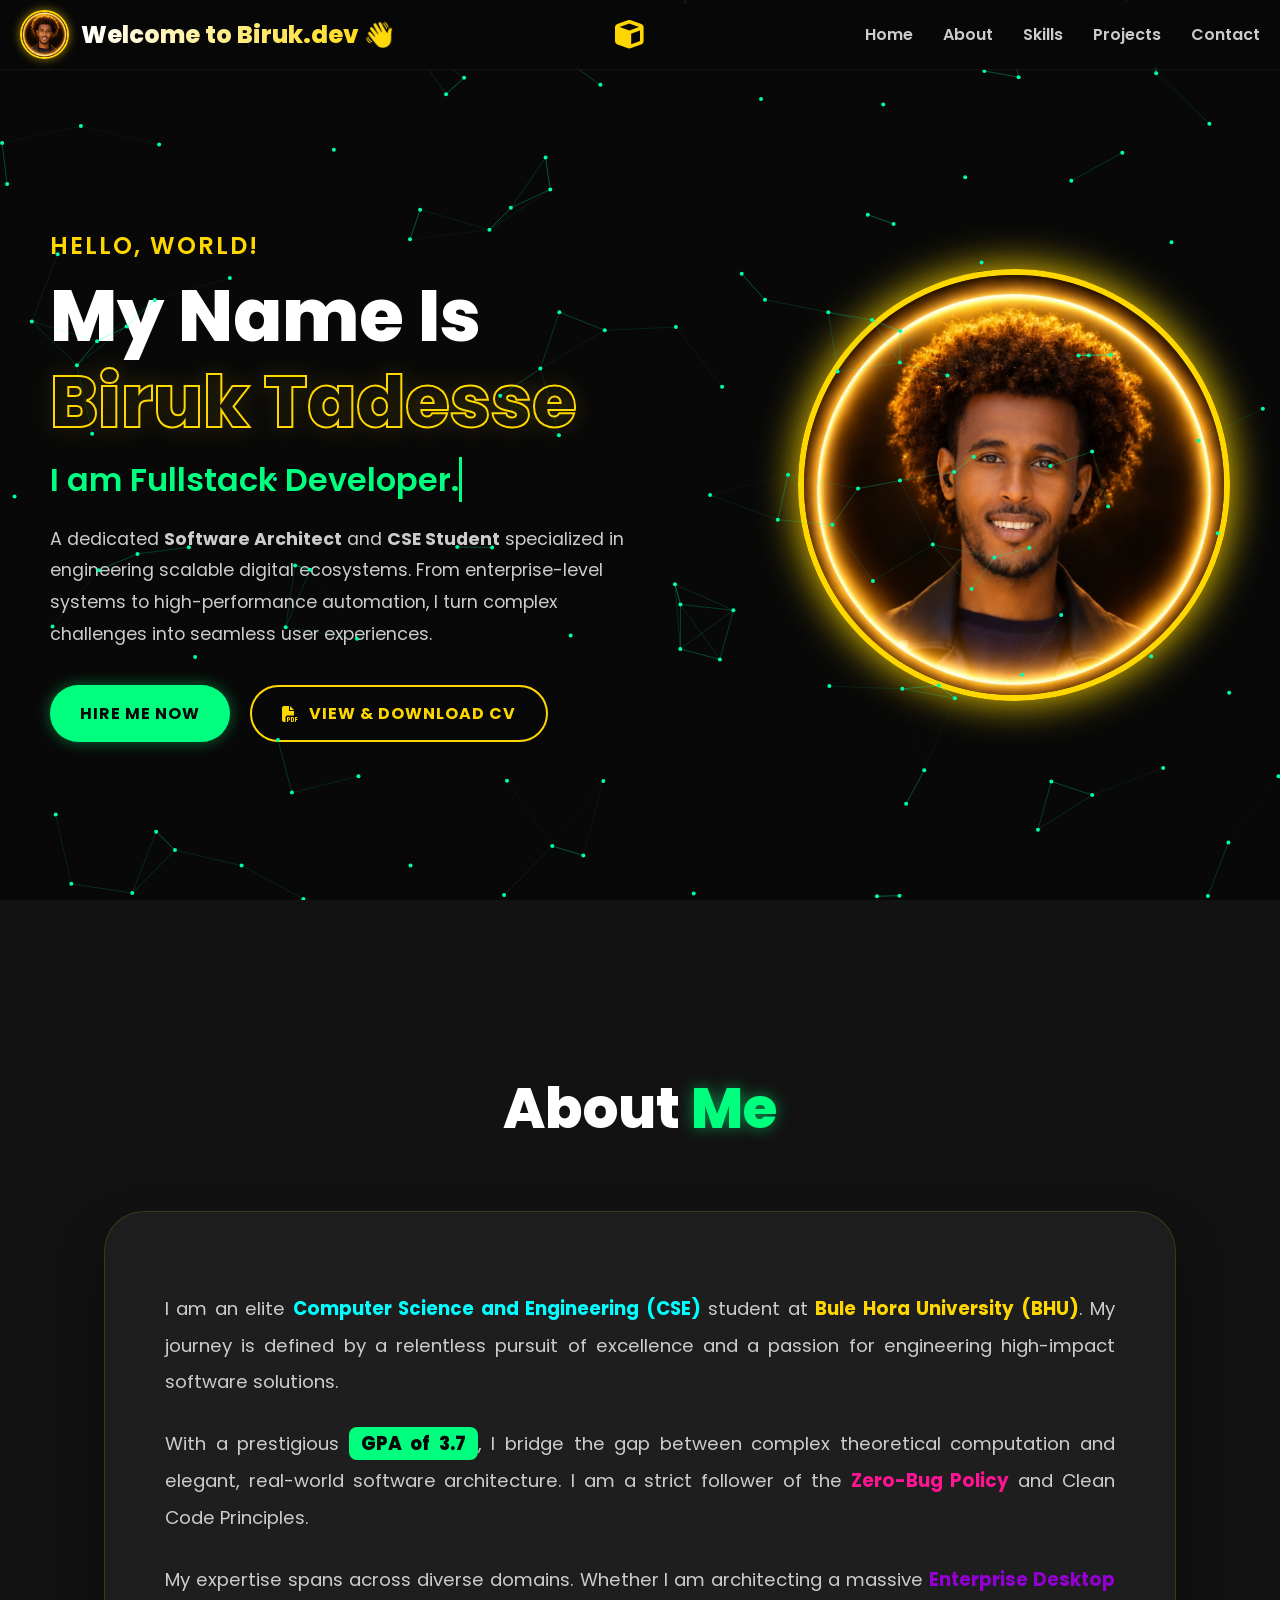
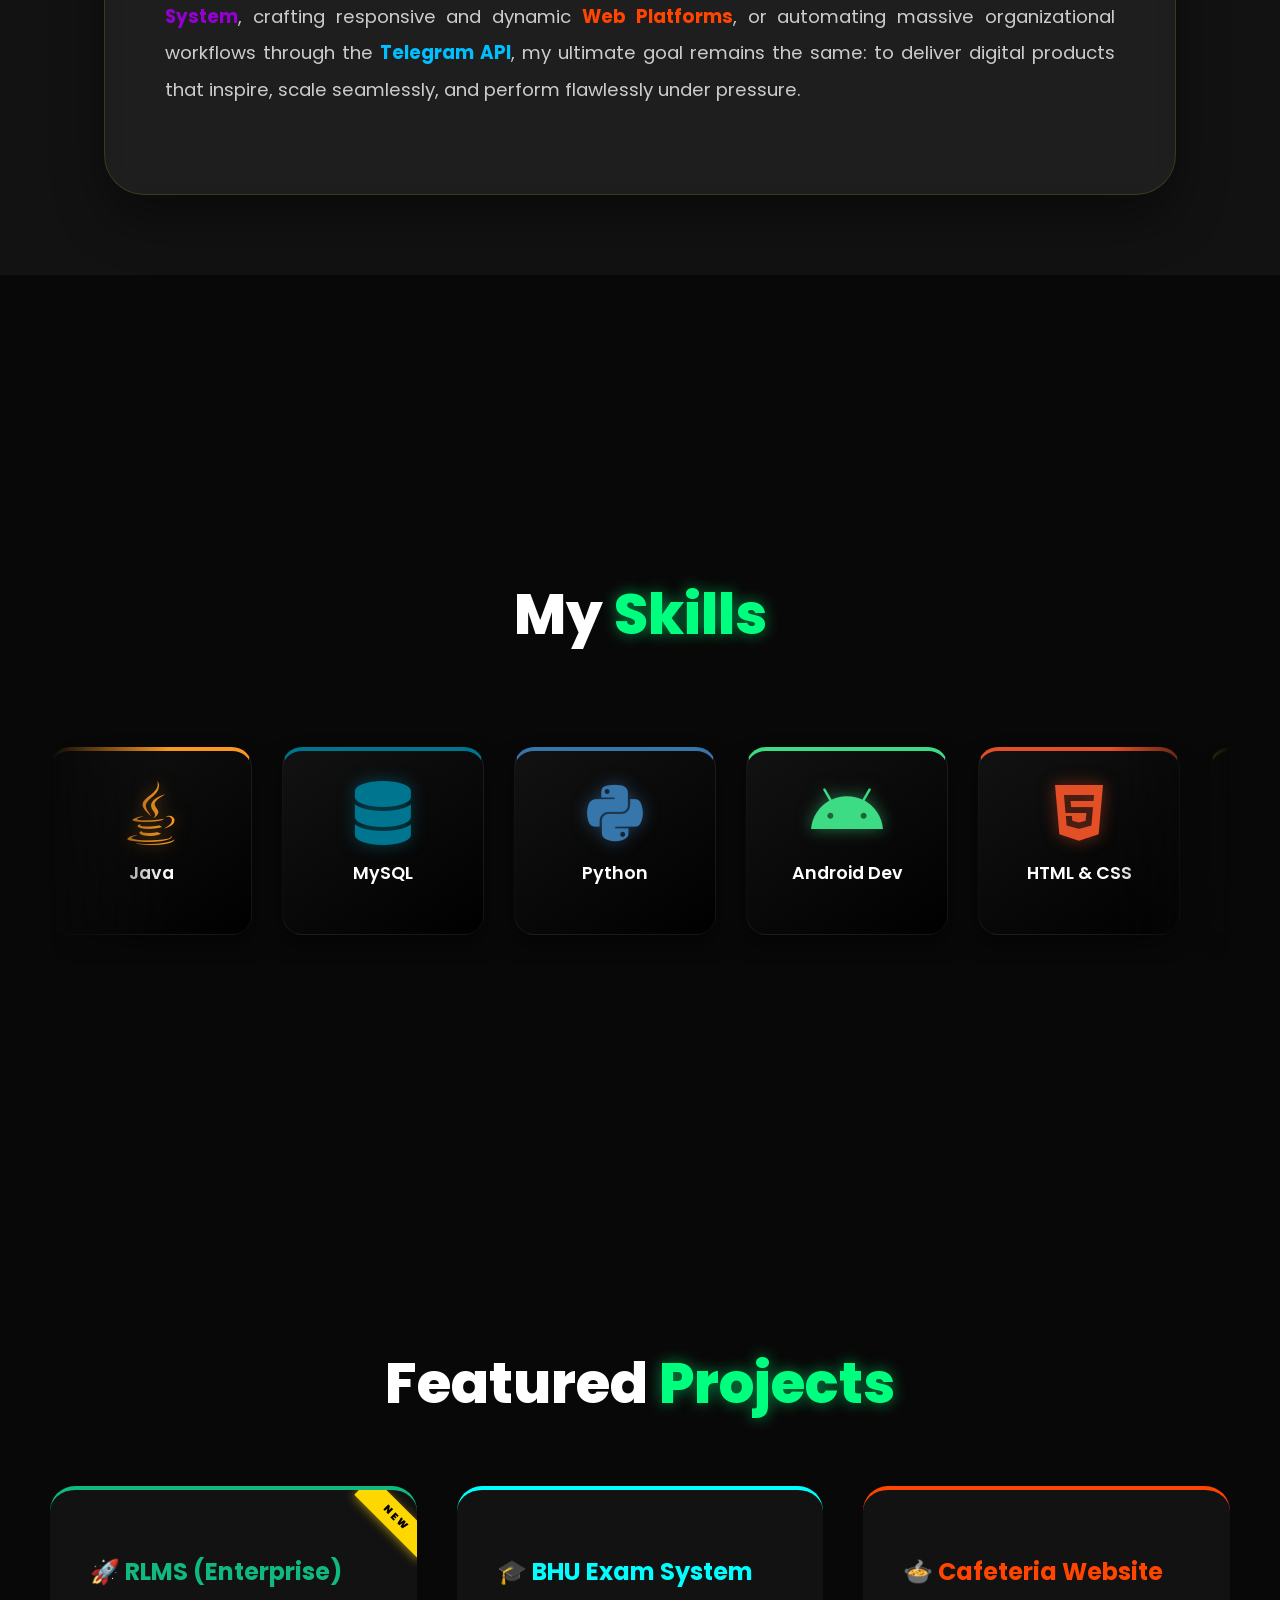
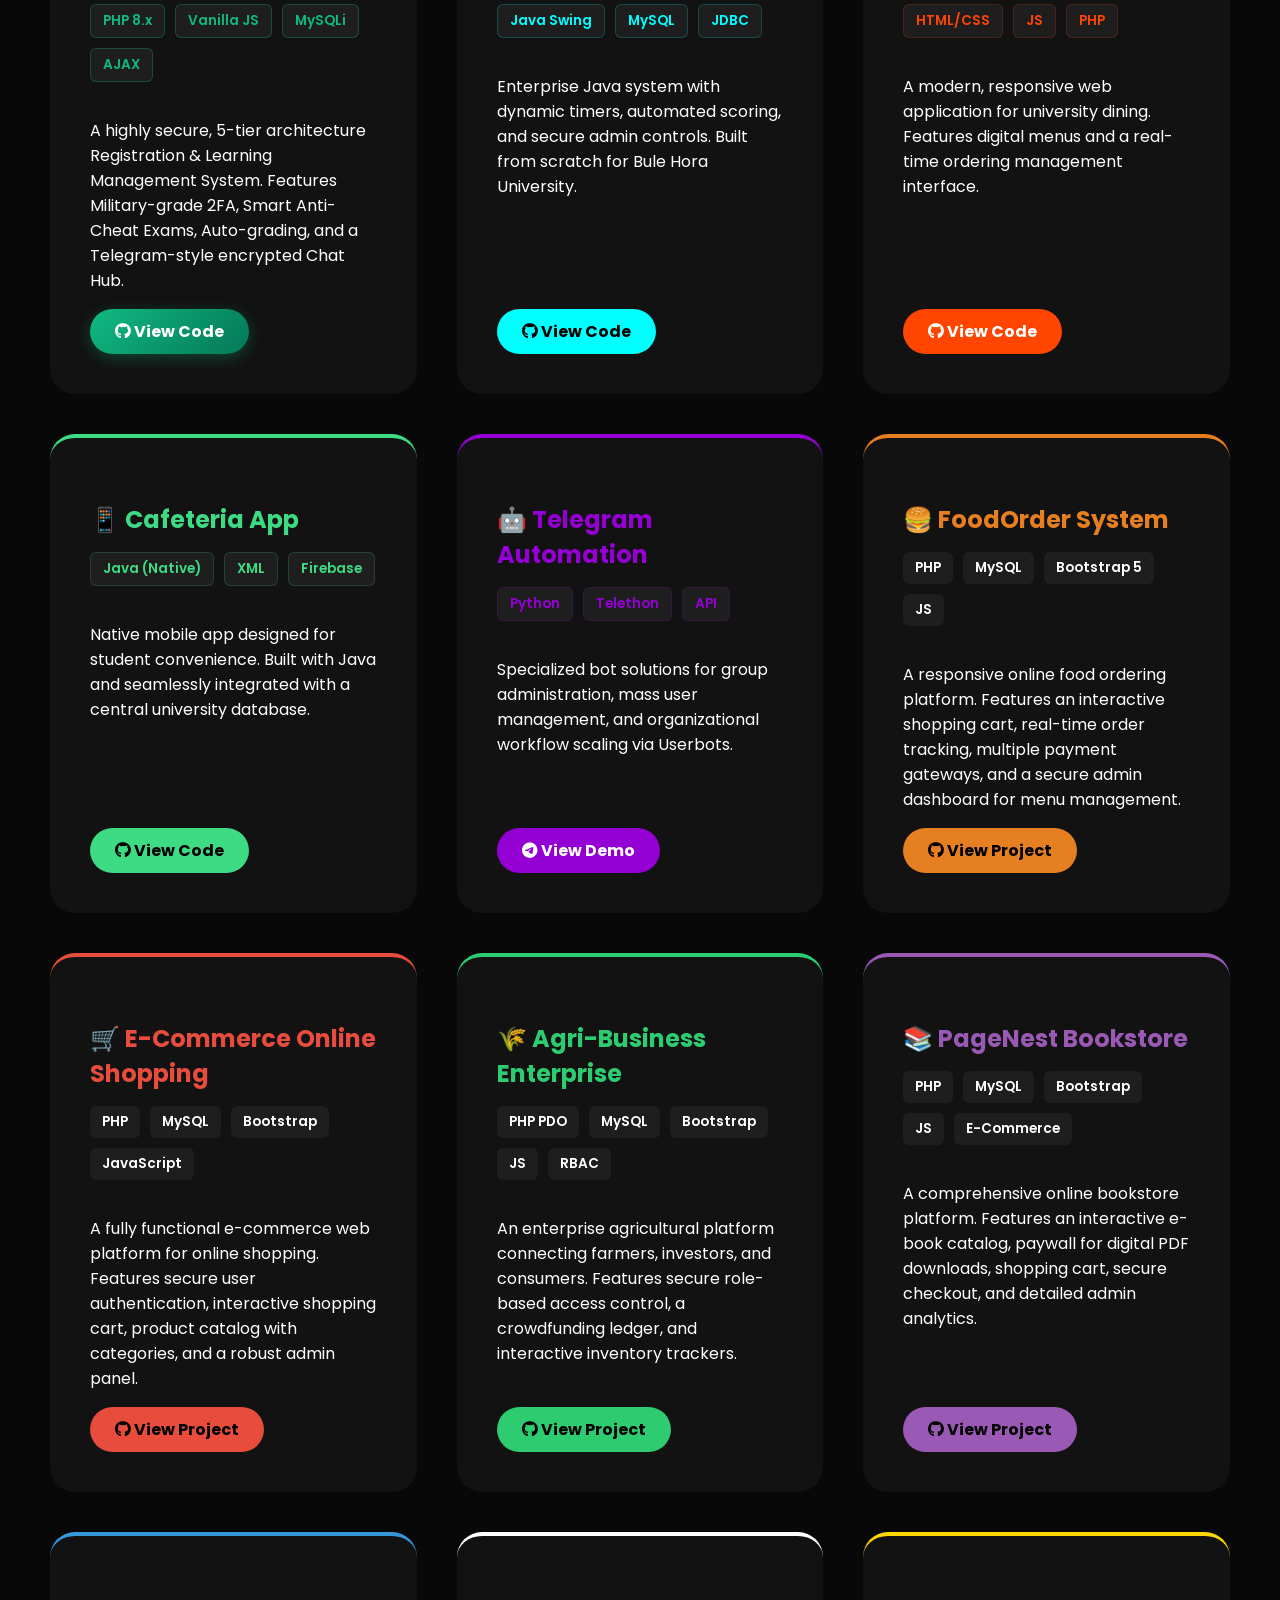
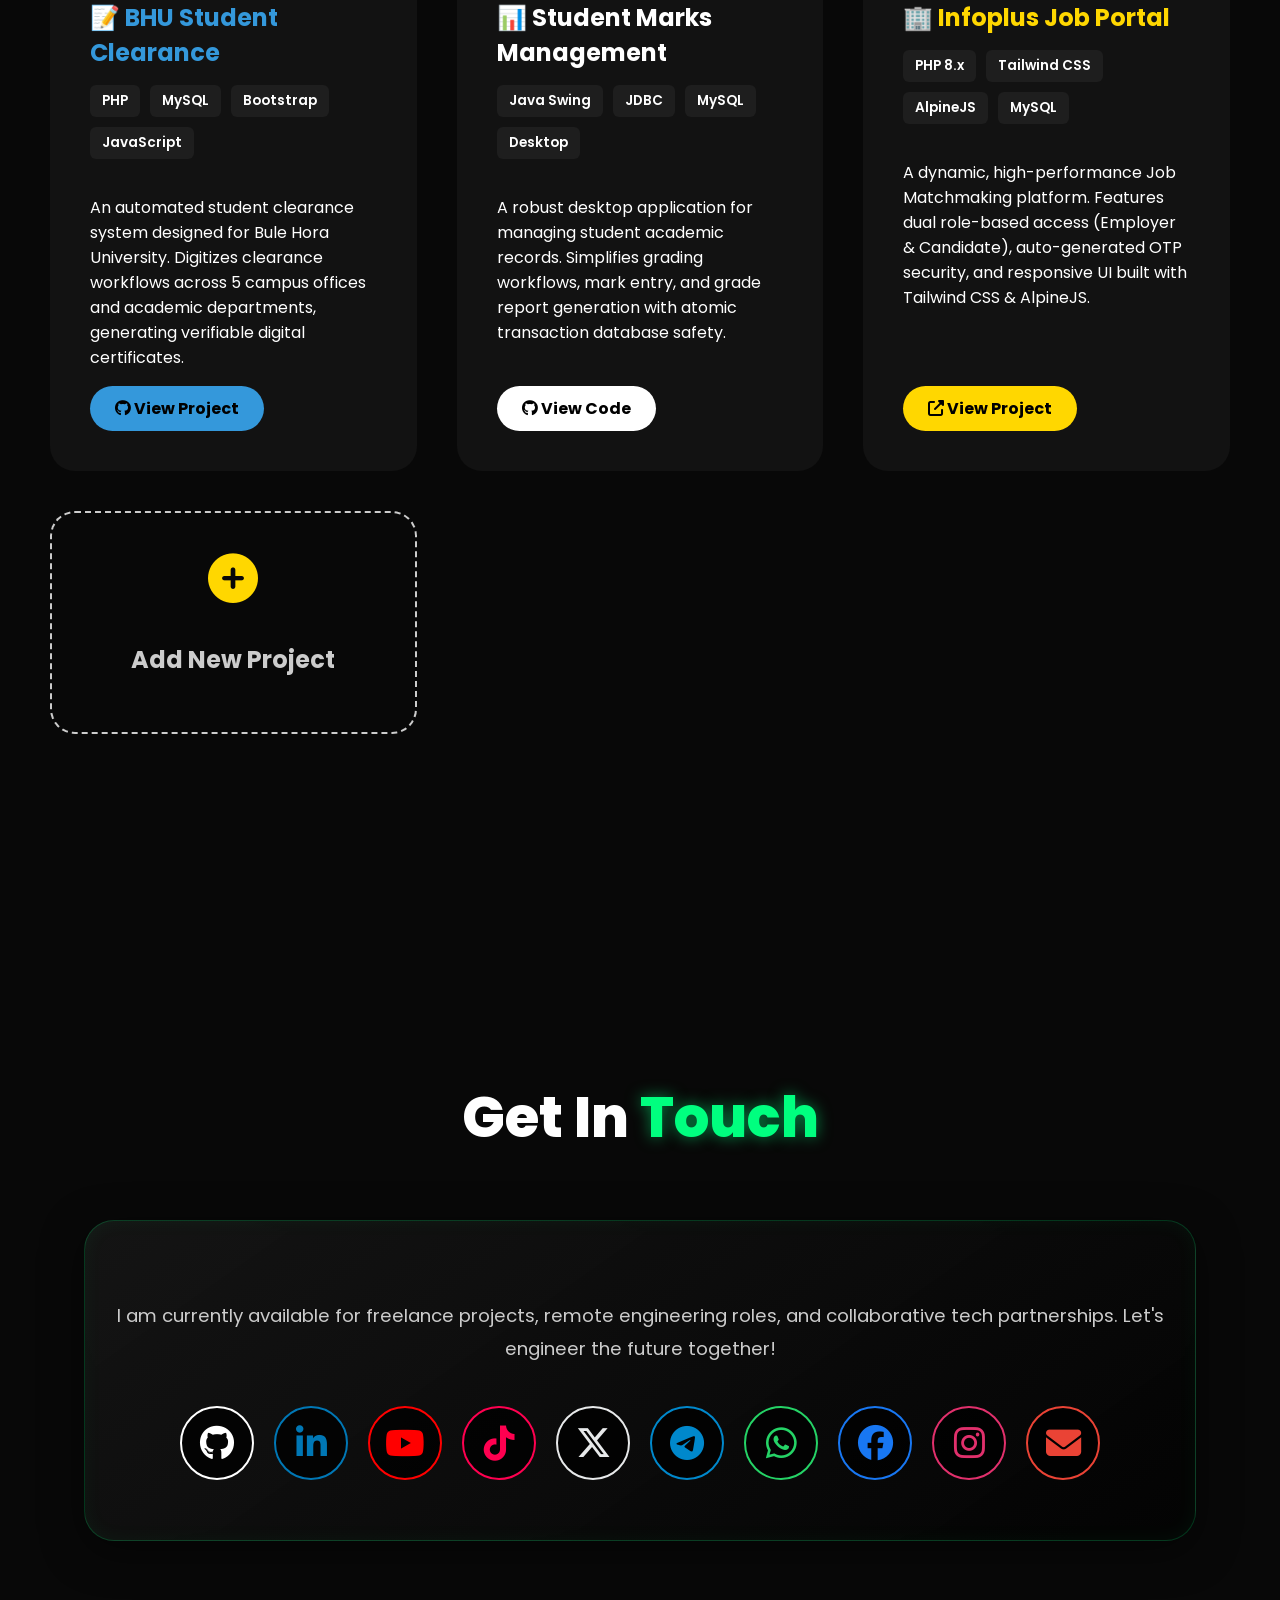
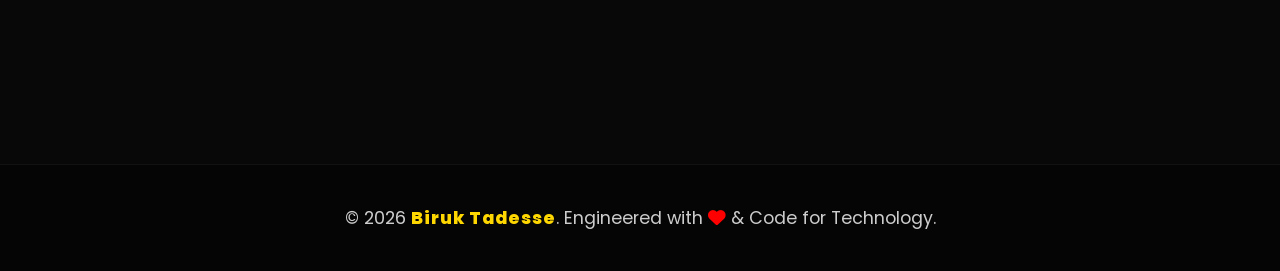
==== commit 3cda10c5: "Update print statement from 'Hello' to 'Goodbye'" ====
--- a/index.html
+++ b/index.html
@@ -7,7 +7,7 @@
 
     <!-- FAVICON: Suuraa Tab Browser Gubbaatti Mul'isu -->
     <link rel="icon" type="image/png" href="profilee.png">
-    <link rel="apple-touch-icon" href="profile.png">
+    <link rel="apple-touch-icon" href="profilee.png">
     <!-- Font Awesome Icons (Version 6.5.2) -->
     <link href="https://cdnjs.cloudflare.com/ajax/libs/font-awesome/6.5.2/css/all.min.css" rel="stylesheet">
     <!-- Google Fonts -->
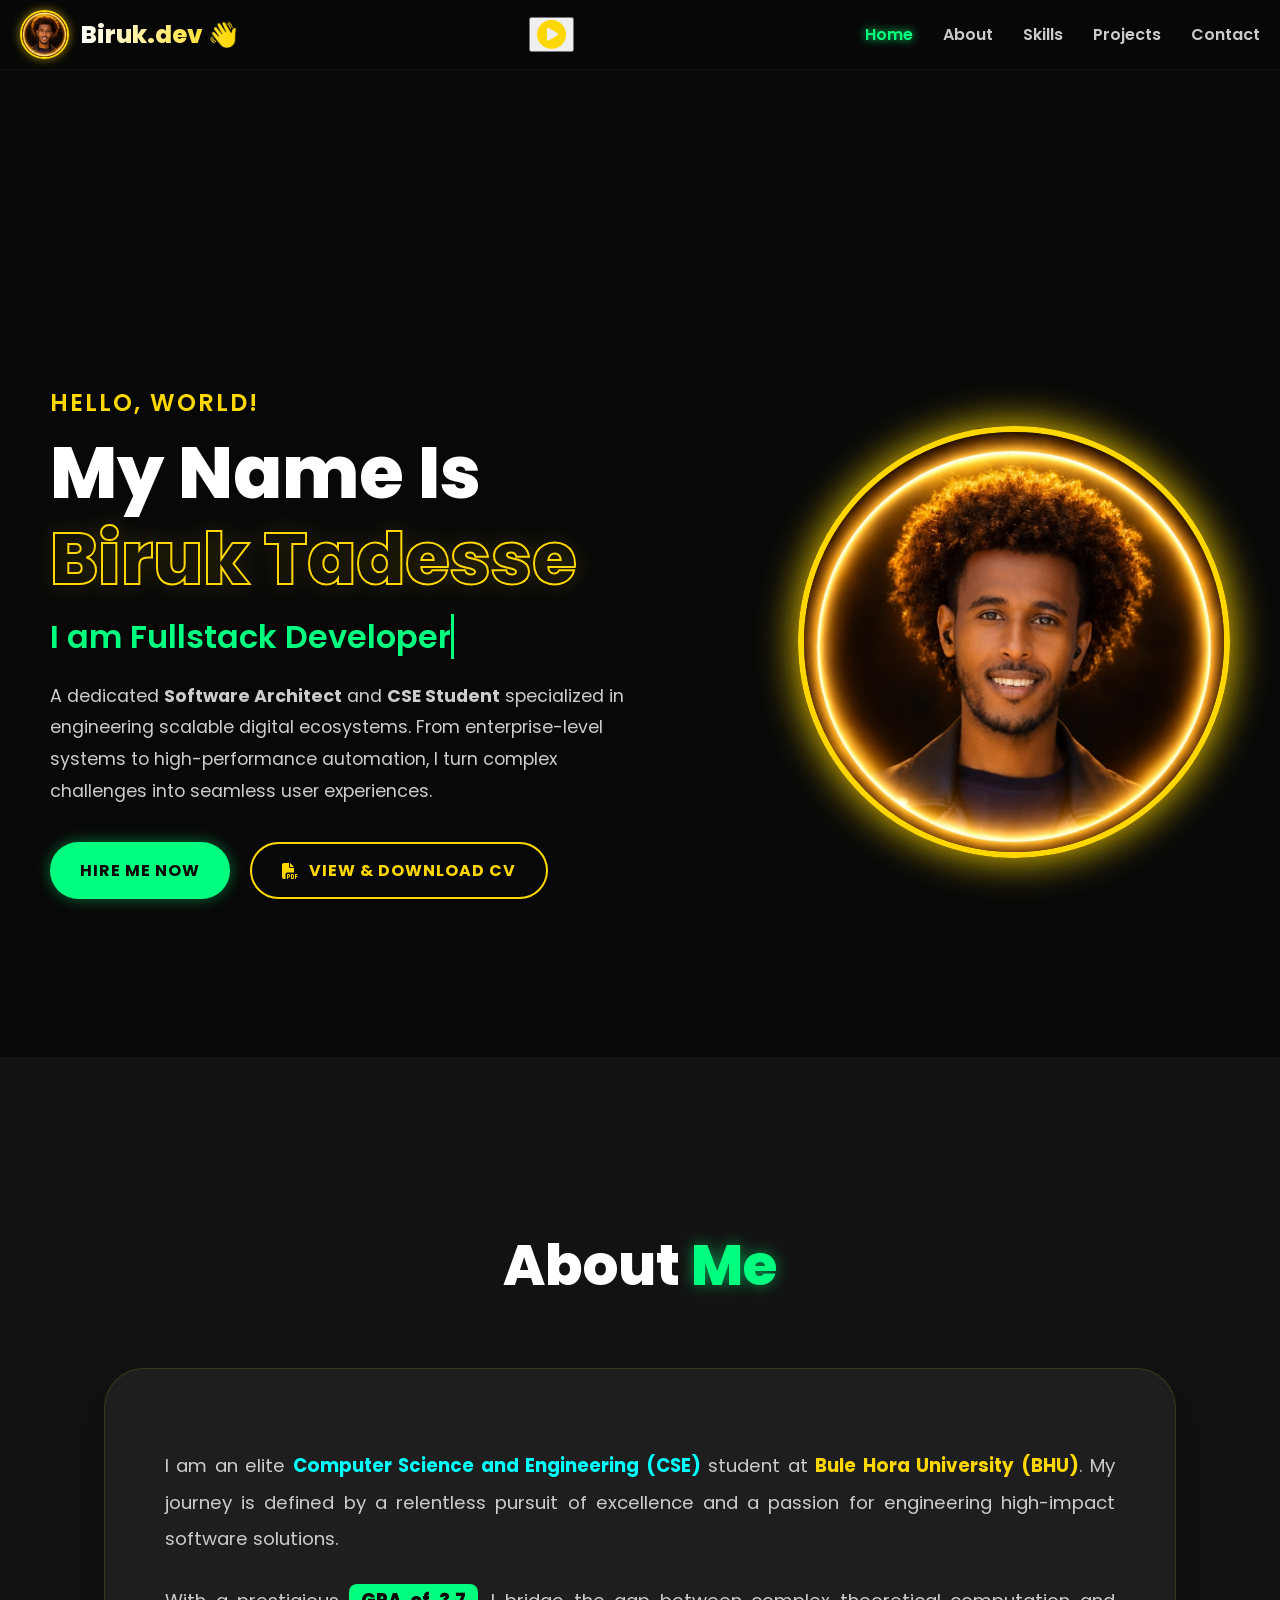
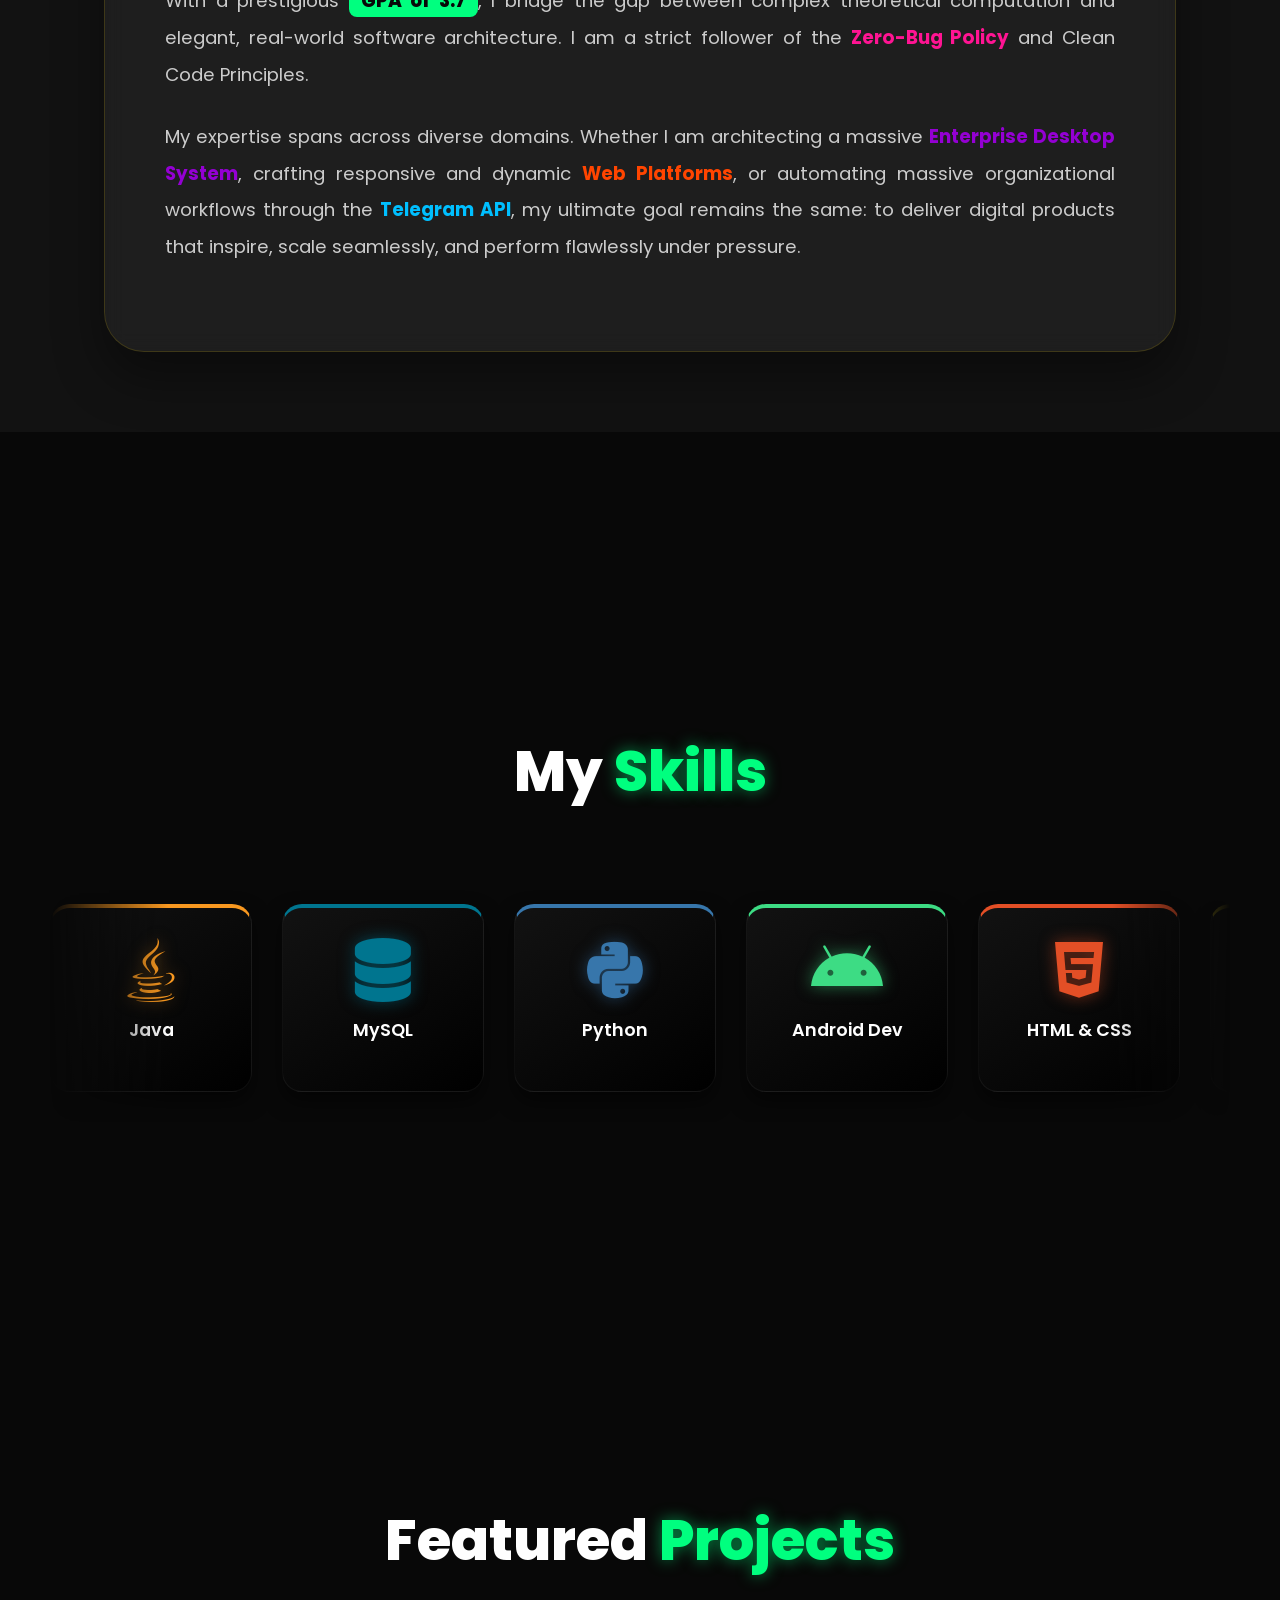
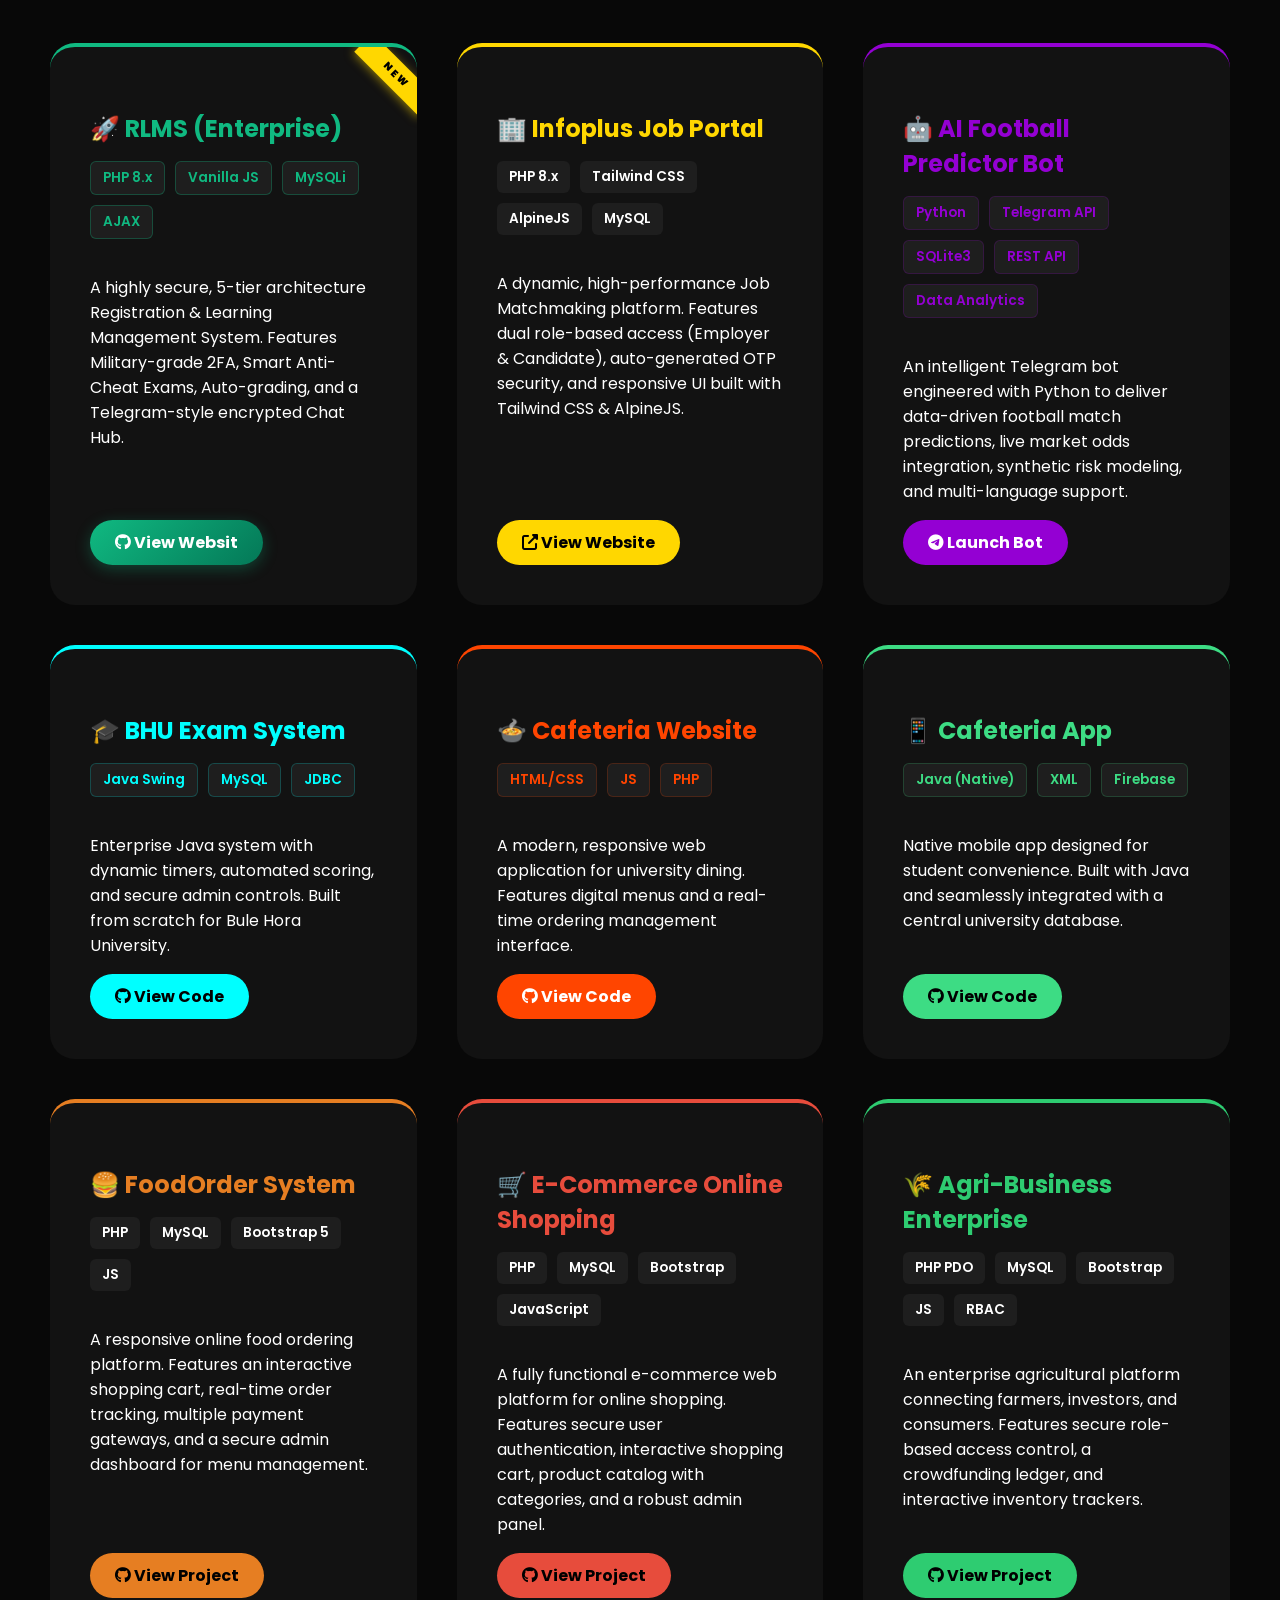
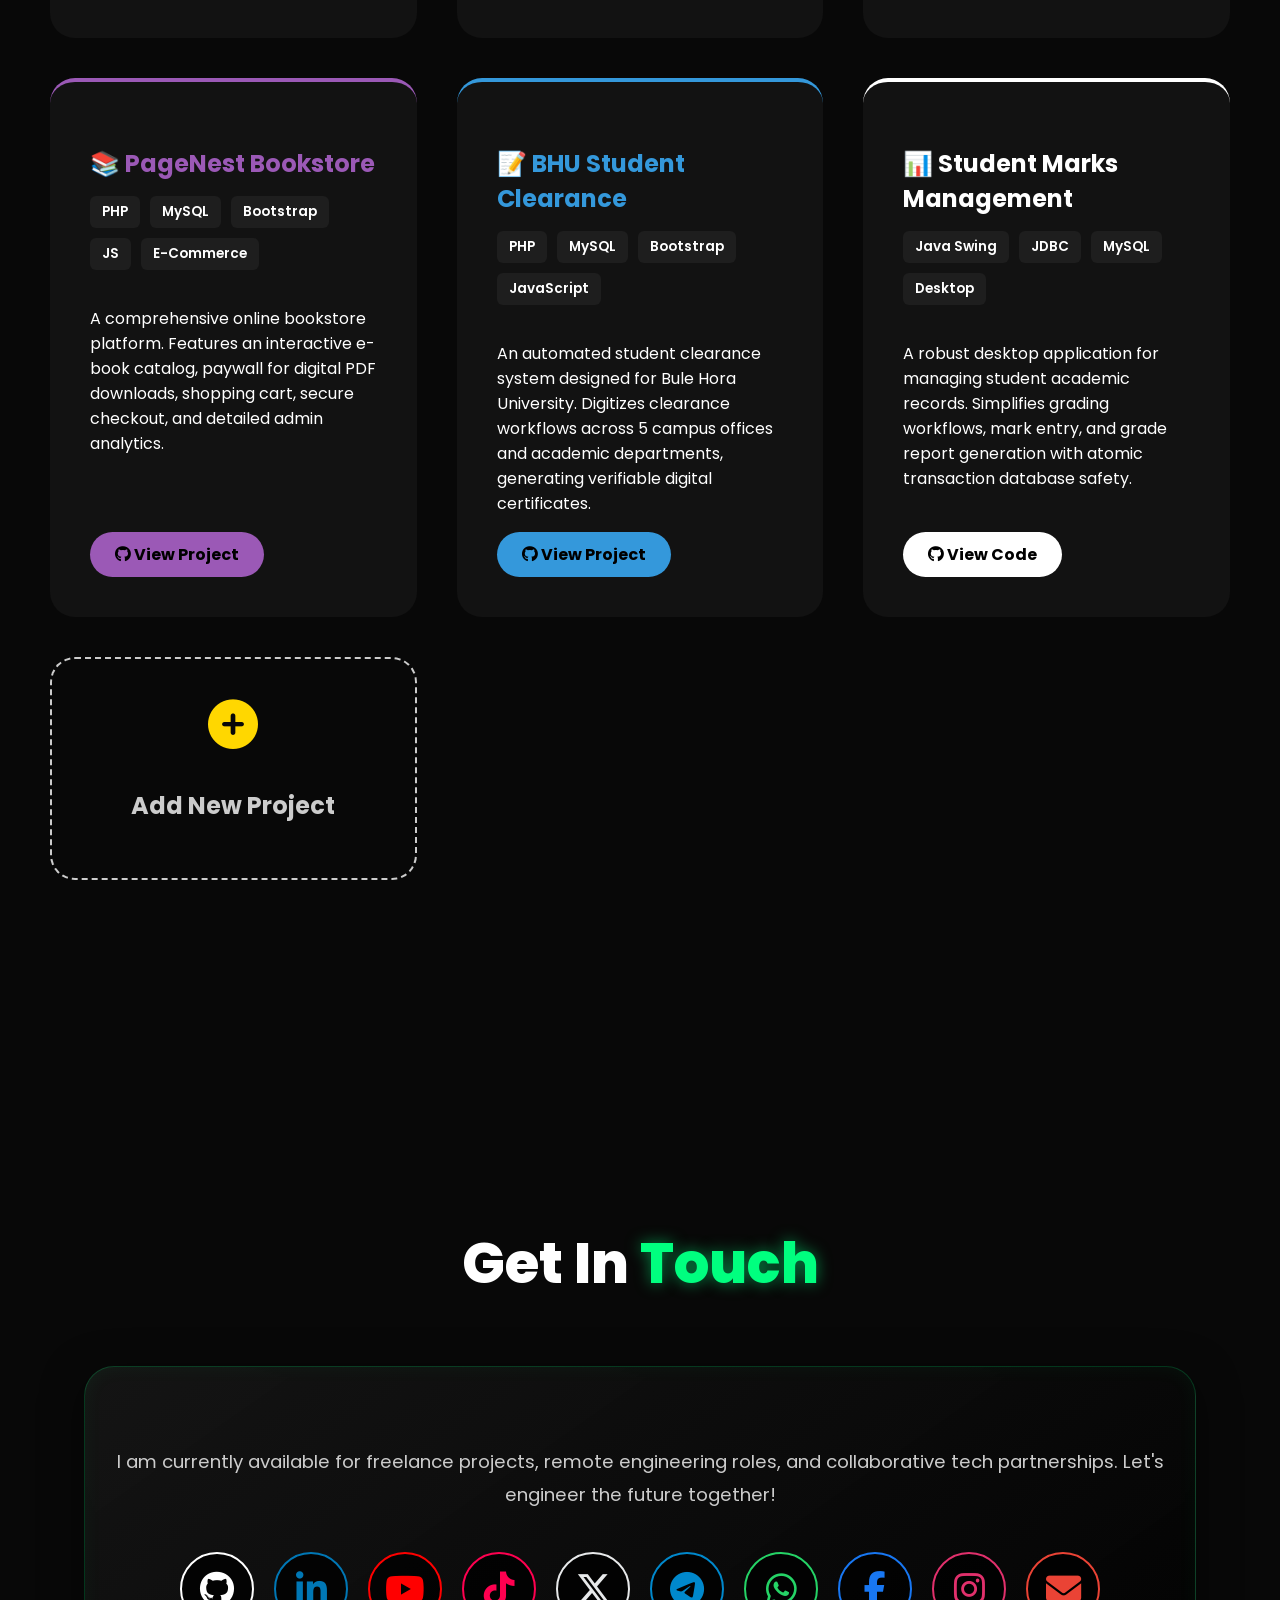
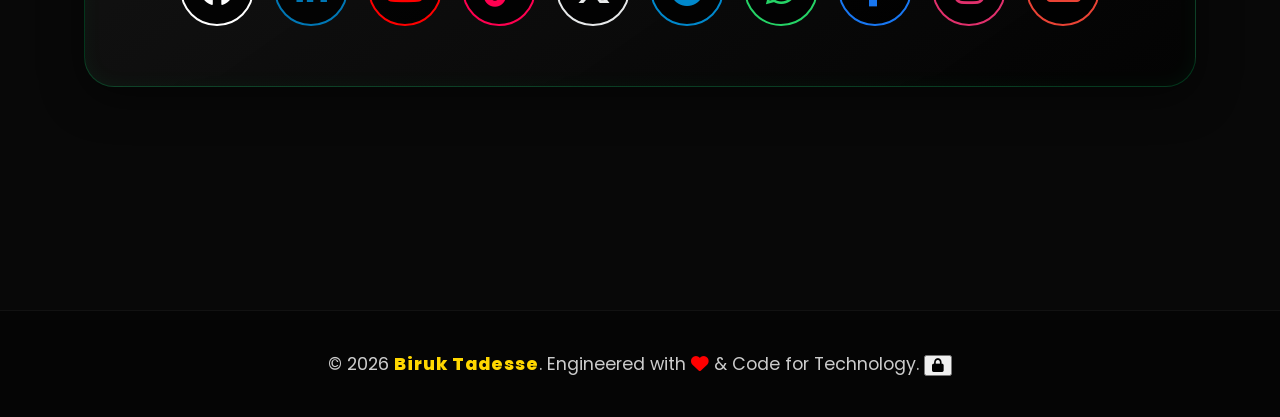
==== commit ff5ab4b3: "Update index.html" ====
--- a/index.html
+++ b/index.html
@@ -3,72 +3,75 @@
 <head>
     <meta charset="UTF-8">
     <meta name="viewport" content="width=device-width, initial-scale=1.0">
-    <title>Biruk Tadesse | Portfolio</title>
-
-    <!-- FAVICON: Suuraa Tab Browser Gubbaatti Mul'isu -->
+    <title>Biruk Tadesse | Software Architect & Fullstack Developer</title>
+
+    <!-- SEO & Social Preview Meta Tags -->
+    <meta name="description" content="Portfolio of Biruk Tadesse — Computer Science & Engineering student, Software Architect, and Fullstack Developer specializing in web, mobile, desktop, and automation systems.">
+    <meta name="author" content="Biruk Tadesse">
+    <meta name="theme-color" content="#080808">
+    <meta property="og:title" content="Biruk Tadesse | Professional Portfolio">
+    <meta property="og:description" content="Software Architect & Fullstack Developer — Explore my projects, skills, and CV.">
+    <meta property="og:image" content="profilee.png">
+    <meta property="og:type" content="website">
+
+    <!-- FAVICON -->
     <link rel="icon" type="image/png" href="profilee.png">
     <link rel="apple-touch-icon" href="profilee.png">
+
     <!-- Font Awesome Icons (Version 6.5.2) -->
     <link href="https://cdnjs.cloudflare.com/ajax/libs/font-awesome/6.5.2/css/all.min.css" rel="stylesheet">
     <!-- Google Fonts -->
-    <link href="https://fonts.googleapis.com/css2?family=Poppins:wght@300;400;600;800&display=swap" rel="stylesheet">
+    <link rel="preconnect" href="https://fonts.googleapis.com">
+    <link rel="preconnect" href="https://fonts.gstatic.com" crossorigin>
+    <link href="https://fonts.googleapis.com/css2?family=Poppins:wght@300;400;600;700;800&display=swap" rel="stylesheet">
     <!-- External CSS -->
     <link rel="stylesheet" href="style.css">
-    
-    <!-- CSS for Electrical Particle Effect -->
-    <style>
-        #networkCanvas {
-            position: fixed;
-            top: 0;
-            left: 0;
-            width: 100vw;
-            height: 100vh;
-            z-index: 2; /* Ensures it stays above the background video */
-            pointer-events: none; /* Allows clicks to pass through to buttons (CRUCIAL) */
-        }
-    </style>
 </head>
 <body class="mode-3d">
     <!-- ELECTRICAL EFFECT CANVAS -->
-    <canvas id="networkCanvas"></canvas>
-
-    <div class="snow-container" id="snow"></div>
-    
+    <canvas id="networkCanvas" aria-hidden="true"></canvas>
+
+    <!-- SNOW CONTAINER -->
+    <div class="snow-container" id="snow" aria-hidden="true"></div>
+
     <!-- NAVBAR -->
-    <nav>
-        <!-- LOGO -->
-        <a href="#home" class="logo">
-            <img src="profile.png" alt="Biruk Logo" class="nav-logo-img">
-            <span class="logo-text">Welcome to Biruk.dev 👋</span>
+    <nav id="navbar">
+        <a href="#home" class="logo" onclick="navigateTo('home'); return false;">
+            <img src="profile.png" alt="Biruk Tadesse" class="nav-logo-img">
+            <span class="logo-text">Biruk.dev 👋</span>
         </a>
-        
-        <!-- 3D Toggle Button and Menu -->
-        <div style="display: flex; align-items: center; gap: 20px;">
-            <div class="mode-toggle" onclick="toggle3DMode()" title="Enable 3D Mode"><i class="fas fa-cube"></i></div>
-            <div class="menu-btn" onclick="toggleMenu()"><i class="fas fa-bars"></i></div>
-        </div>
-        <ul class="nav-links">
-            <li><a onclick="navigateTo('home')">Home</a></li>
-            <li><a onclick="navigateTo('about')">About</a></li>
-            <li><a onclick="navigateTo('skills')">Skills</a></li>
-            <li><a onclick="navigateTo('projects')">Projects</a></li>
-            <li><a onclick="navigateTo('contact')">Contact</a></li>
+
+        <div class="nav-actions">
+            <button type="button" class="mode-toggle" onclick="toggle3DMode()" title="Switch Background Mode" aria-label="Switch Background Mode">
+                <i class="fas fa-play-circle"></i>
+            </button>
+            <button type="button" class="menu-btn" onclick="toggleMenu()" aria-label="Toggle Navigation Menu" aria-expanded="false">
+                <i class="fas fa-bars"></i>
+            </button>
+        </div>
+
+        <ul class="nav-links" id="navLinks">
+            <li><a href="#home" class="active" onclick="navigateTo('home'); return false;">Home</a></li>
+            <li><a href="#about" onclick="navigateTo('about'); return false;">About</a></li>
+            <li><a href="#skills" onclick="navigateTo('skills'); return false;">Skills</a></li>
+            <li><a href="#projects" onclick="navigateTo('projects'); return false;">Projects</a></li>
+            <li><a href="#contact" onclick="navigateTo('contact'); return false;">Contact</a></li>
         </ul>
     </nav>
 
     <!-- 1. HOME SECTION -->
     <section id="home">
         <!-- VIDEO BACKGROUND -->
-        <div class="video-container">
-            <video id="bgVideo" autoplay loop muted playsinline>
+        <div class="video-container" aria-hidden="true">
+            <video id="bgVideo" autoplay loop muted playsinline preload="metadata">
                 <source src="bg-video.mp4" type="video/mp4">
             </video>
-            <div class="video-overlay"></div> 
+            <div class="video-overlay"></div>
         </div>
 
         <div class="home-content reveal">
             <div class="greeting">HELLO, WORLD!</div>
-            <h1 class="name">My Name Is <br><span>Biruk Tadesse</span></h1>        
+            <h1 class="name">My Name Is <br><span>Biruk Tadesse</span></h1>
             <div class="typing-container">
                 I am <span class="typing-text"></span>
             </div>
@@ -76,16 +79,16 @@
                 A dedicated <b>Software Architect</b> and <b>CSE Student</b> specialized in engineering scalable digital ecosystems. From enterprise-level systems to high-performance automation, I turn complex challenges into seamless user experiences.
             </p>
             <div class="btn-group">
-                <a href="#contact" class="btn-modern btn-green">Hire Me Now</a>
-                <a href="my_cv.html" target="_blank" class="btn-modern btn-gold">
-                    <i class="fas fa-file-pdf"></i> View & Download CV
+                <a href="#contact" class="btn-modern btn-green" onclick="navigateTo('contact'); return false;">Hire Me Now</a>
+                <a href="my_cv.html" target="_blank" rel="noopener noreferrer" class="btn-modern btn-gold">
+                    <i class="fas fa-file-pdf"></i> View &amp; Download CV
                 </a>
             </div>
         </div>
 
         <div class="home-img-container reveal">
             <div class="profile-img-box">
-                <img src="profile.png" alt="Biruk Tadesse">
+                <img src="profile.png" alt="Biruk Tadesse Portrait">
             </div>
         </div>
     </section>
@@ -95,7 +98,7 @@
         <h2 class="section-title reveal">About <span>Me</span></h2>
         <div class="about-content reveal">
             <p>
-                I am an elite <strong class="color-text-1">Computer Science and Engineering (CSE)</strong> student at <strong class="color-text-2">Bule Hora University (BHU)</strong>. My journey is defined by a relentless pursuit of excellence and a passion for engineering high-impact software solutions. 
+                I am an elite <strong class="color-text-1">Computer Science and Engineering (CSE)</strong> student at <strong class="color-text-2">Bule Hora University (BHU)</strong>. My journey is defined by a relentless pursuit of excellence and a passion for engineering high-impact software solutions.
             </p>
             <p>
                 With a prestigious <span class="highlight-gpa color-bg-1">GPA of 3.7</span>, I bridge the gap between complex theoretical computation and elegant, real-world software architecture. I am a strict follower of the <strong class="color-text-3">Zero-Bug Policy</strong> and Clean Code Principles.
@@ -111,65 +114,35 @@
         <h2 class="section-title reveal">My <span>Skills</span></h2>
         <div class="marquee-wrapper reveal">
             <div class="marquee-track">
-                <!-- Skills List -->
+                <!-- Primary Skills List -->
                 <div class="skill-box color-skill-1"><i class="fab fa-java"></i><h3>Java</h3></div>
                 <div class="skill-box color-skill-2"><i class="fas fa-database"></i><h3>MySQL</h3></div>
                 <div class="skill-box color-skill-3"><i class="fab fa-python"></i><h3>Python</h3></div>
                 <div class="skill-box color-skill-4"><i class="fab fa-android"></i><h3>Android Dev</h3></div>
-                <div class="skill-box color-skill-5"><i class="fab fa-html5"></i><h3>HTML & CSS</h3></div>
+                <div class="skill-box color-skill-5"><i class="fab fa-html5"></i><h3>HTML &amp; CSS</h3></div>
                 <div class="skill-box color-skill-6"><i class="fab fa-js"></i><h3>JavaScript</h3></div>
                 <div class="skill-box color-skill-7"><i class="fab fa-php"></i><h3>PHP</h3></div>
                 <div class="skill-box color-skill-8"><i class="fab fa-telegram"></i><h3>Bot API</h3></div>
-                <div class="skill-box color-skill-9"><i class="fab fa-git-alt"></i><h3>Git & GitHub</h3></div>
+                <div class="skill-box color-skill-9"><i class="fab fa-git-alt"></i><h3>Git &amp; GitHub</h3></div>
                 <div class="skill-box color-skill-10"><i class="fab fa-react"></i><h3>React</h3></div>
                 <div class="skill-box color-skill-11"><i class="fas fa-leaf"></i><h3>Spring Boot</h3></div>
                 <div class="skill-box color-skill-12"><i class="fas fa-code"></i><h3>C++</h3></div>
                 <div class="skill-box color-skill-13"><i class="fab fa-figma"></i><h3>UI/UX</h3></div>
 
-                 <!-- Skills List -->
-                <div class="skill-box color-skill-1"><i class="fab fa-java"></i><h3>Java</h3></div>
-                <div class="skill-box color-skill-2"><i class="fas fa-database"></i><h3>MySQL</h3></div>
-                <div class="skill-box color-skill-3"><i class="fab fa-python"></i><h3>Python</h3></div>
-                <div class="skill-box color-skill-4"><i class="fab fa-android"></i><h3>Android Dev</h3></div>
-                <div class="skill-box color-skill-5"><i class="fab fa-html5"></i><h3>HTML & CSS</h3></div>
-                <div class="skill-box color-skill-6"><i class="fab fa-js"></i><h3>JavaScript</h3></div>
-                <div class="skill-box color-skill-7"><i class="fab fa-php"></i><h3>PHP</h3></div>
-                <div class="skill-box color-skill-8"><i class="fab fa-telegram"></i><h3>Bot API</h3></div>
-                <div class="skill-box color-skill-9"><i class="fab fa-git-alt"></i><h3>Git & GitHub</h3></div>
-                <div class="skill-box color-skill-10"><i class="fab fa-react"></i><h3>React</h3></div>
-                <div class="skill-box color-skill-11"><i class="fas fa-leaf"></i><h3>Spring Boot</h3></div>
-                <div class="skill-box color-skill-12"><i class="fas fa-code"></i><h3>C++</h3></div>
-                <div class="skill-box color-skill-13"><i class="fab fa-figma"></i><h3>UI/UX</h3></div>
-
-                 <!-- Skills List -->
-                <div class="skill-box color-skill-1"><i class="fab fa-java"></i><h3>Java</h3></div>
-                <div class="skill-box color-skill-2"><i class="fas fa-database"></i><h3>MySQL</h3></div>
-                <div class="skill-box color-skill-3"><i class="fab fa-python"></i><h3>Python</h3></div>
-                <div class="skill-box color-skill-4"><i class="fab fa-android"></i><h3>Android Dev</h3></div>
-                <div class="skill-box color-skill-5"><i class="fab fa-html5"></i><h3>HTML & CSS</h3></div>
-                <div class="skill-box color-skill-6"><i class="fab fa-js"></i><h3>JavaScript</h3></div>
-                <div class="skill-box color-skill-7"><i class="fab fa-php"></i><h3>PHP</h3></div>
-                <div class="skill-box color-skill-8"><i class="fab fa-telegram"></i><h3>Bot API</h3></div>
-                <div class="skill-box color-skill-9"><i class="fab fa-git-alt"></i><h3>Git & GitHub</h3></div>
-                <div class="skill-box color-skill-10"><i class="fab fa-react"></i><h3>React</h3></div>
-                <div class="skill-box color-skill-11"><i class="fas fa-leaf"></i><h3>Spring Boot</h3></div>
-                <div class="skill-box color-skill-12"><i class="fas fa-code"></i><h3>C++</h3></div>
-                <div class="skill-box color-skill-13"><i class="fab fa-figma"></i><h3>UI/UX</h3></div>
-                
-                <!-- Duplicate for continuous scrolling -->
-                <div class="skill-box color-skill-1"><i class="fab fa-java"></i><h3>Java</h3></div>
-                <div class="skill-box color-skill-2"><i class="fas fa-database"></i><h3>MySQL</h3></div>
-                <div class="skill-box color-skill-3"><i class="fab fa-python"></i><h3>Python</h3></div>
-                <div class="skill-box color-skill-4"><i class="fab fa-android"></i><h3>Android Dev</h3></div>
-                <div class="skill-box color-skill-5"><i class="fab fa-html5"></i><h3>HTML & CSS</h3></div>
-                <div class="skill-box color-skill-6"><i class="fab fa-js"></i><h3>JavaScript</h3></div>
-                <div class="skill-box color-skill-7"><i class="fab fa-php"></i><h3>PHP</h3></div>
-                <div class="skill-box color-skill-8"><i class="fab fa-telegram"></i><h3>Bot API</h3></div>
-                <div class="skill-box color-skill-9"><i class="fab fa-git-alt"></i><h3>Git & GitHub</h3></div>
-                <div class="skill-box color-skill-10"><i class="fab fa-react"></i><h3>React</h3></div>
-                <div class="skill-box color-skill-11"><i class="fas fa-leaf"></i><h3>Spring Boot</h3></div>
-                <div class="skill-box color-skill-12"><i class="fas fa-code"></i><h3>C++</h3></div>
-                <div class="skill-box color-skill-13"><i class="fab fa-figma"></i><h3>UI/UX</h3></div>
+                <!-- Duplicate Set for Seamless Infinite Scroll -->
+                <div class="skill-box color-skill-1" aria-hidden="true"><i class="fab fa-java"></i><h3>Java</h3></div>
+                <div class="skill-box color-skill-2" aria-hidden="true"><i class="fas fa-database"></i><h3>MySQL</h3></div>
+                <div class="skill-box color-skill-3" aria-hidden="true"><i class="fab fa-python"></i><h3>Python</h3></div>
+                <div class="skill-box color-skill-4" aria-hidden="true"><i class="fab fa-android"></i><h3>Android Dev</h3></div>
+                <div class="skill-box color-skill-5" aria-hidden="true"><i class="fab fa-html5"></i><h3>HTML &amp; CSS</h3></div>
+                <div class="skill-box color-skill-6" aria-hidden="true"><i class="fab fa-js"></i><h3>JavaScript</h3></div>
+                <div class="skill-box color-skill-7" aria-hidden="true"><i class="fab fa-php"></i><h3>PHP</h3></div>
+                <div class="skill-box color-skill-8" aria-hidden="true"><i class="fab fa-telegram"></i><h3>Bot API</h3></div>
+                <div class="skill-box color-skill-9" aria-hidden="true"><i class="fab fa-git-alt"></i><h3>Git &amp; GitHub</h3></div>
+                <div class="skill-box color-skill-10" aria-hidden="true"><i class="fab fa-react"></i><h3>React</h3></div>
+                <div class="skill-box color-skill-11" aria-hidden="true"><i class="fas fa-leaf"></i><h3>Spring Boot</h3></div>
+                <div class="skill-box color-skill-12" aria-hidden="true"><i class="fas fa-code"></i><h3>C++</h3></div>
+                <div class="skill-box color-skill-13" aria-hidden="true"><i class="fab fa-figma"></i><h3>UI/UX</h3></div>
             </div>
         </div>
     </section>
@@ -188,163 +161,46 @@
         <div class="contact-container reveal">
             <p>I am currently available for freelance projects, remote engineering roles, and collaborative tech partnerships. Let's engineer the future together!</p>
             <div class="social-icons-contact">
-                <a href="https://github.com/birru2217" target="_blank" title="GitHub" class="spin-icon contact-github"><i class="fab fa-github"></i></a>
-                <a href="https://www.linkedin.com/in/biruktadesse1" target="_blank" title="LinkedIn" class="spin-icon contact-linkedin"><i class="fab fa-linkedin-in"></i></a>
-                <a href="https://www.youtube.com/@brex-media" target="_blank" title="YouTube" class="spin-icon contact-youtube"><i class="fab fa-youtube"></i></a>
-                <a href="https://www.tiktok.com/@birru2217" target="_blank" title="TikTok" class="spin-icon contact-tiktok"><i class="fab fa-tiktok"></i></a>
-                <a href="https://twitter.com/birru2217" target="_blank" title="X (Twitter)" class="spin-icon contact-x"><i class="fab fa-x-twitter"></i></a>
-                <a href="https://t.me/brex2217" target="_blank" title="Telegram" class="spin-icon contact-telegram"><i class="fab fa-telegram"></i></a>
-                <a href="https://wa.me/qr/BDSXDWGVVXDEC1" target="_blank" title="WhatsApp" class="spin-icon contact-whatsapp"><i class="fab fa-whatsapp"></i></a>
-                <a href="https://www.facebook.com/profile.php?id=61564927622966" target="_blank" title="Facebook" class="spin-icon contact-facebook"><i class="fab fa-facebook"></i></a>
-                <a href="https://www.instagram.com/brex2217?igsh=NXljaTloMnJycWFq" target="_blank" title="Instagram" class="spin-icon contact-instagram"><i class="fab fa-instagram"></i></a>
-                <a href="mailto:tadesebiruk515@gmail.com" title="Email" class="spin-icon contact-email"><i class="fas fa-envelope"></i></a>
-            </div>
-        </div>
-    </section>
-
-    <!-- MAGIC: ADD PROJECT MODAL -->
-    <div class="project-modal" id="addProjectModal">
+                <a href="https://github.com/birru2217" target="_blank" rel="noopener noreferrer" title="GitHub" aria-label="GitHub" class="spin-icon contact-github"><i class="fab fa-github"></i></a>
+                <a href="https://www.linkedin.com/in/biruktadesse1" target="_blank" rel="noopener noreferrer" title="LinkedIn" aria-label="LinkedIn" class="spin-icon contact-linkedin"><i class="fab fa-linkedin-in"></i></a>
+                <a href="https://www.youtube.com/@brex-media" target="_blank" rel="noopener noreferrer" title="YouTube" aria-label="YouTube" class="spin-icon contact-youtube"><i class="fab fa-youtube"></i></a>
+                <a href="https://www.tiktok.com/@birru2217" target="_blank" rel="noopener noreferrer" title="TikTok" aria-label="TikTok" class="spin-icon contact-tiktok"><i class="fab fa-tiktok"></i></a>
+                <a href="https://twitter.com/birru2217" target="_blank" rel="noopener noreferrer" title="X (Twitter)" aria-label="X Twitter" class="spin-icon contact-x"><i class="fab fa-x-twitter"></i></a>
+                <a href="https://t.me/brex2217" target="_blank" rel="noopener noreferrer" title="Telegram" aria-label="Telegram" class="spin-icon contact-telegram"><i class="fab fa-telegram"></i></a>
+                <a href="https://wa.me/qr/BDSXDWGVVXDEC1" target="_blank" rel="noopener noreferrer" title="WhatsApp" aria-label="WhatsApp" class="spin-icon contact-whatsapp"><i class="fab fa-whatsapp"></i></a>
+                <a href="https://www.facebook.com/profile.php?id=61564927622966" target="_blank" rel="noopener noreferrer" title="Facebook" aria-label="Facebook" class="spin-icon contact-facebook"><i class="fab fa-facebook-f"></i></a>
+                <a href="https://www.instagram.com/brex2217?igsh=NXljaTloMnJycWFq" target="_blank" rel="noopener noreferrer" title="Instagram" aria-label="Instagram" class="spin-icon contact-instagram"><i class="fab fa-instagram"></i></a>
+                <a href="mailto:tadesebiruk515@gmail.com" title="Email" aria-label="Email" class="spin-icon contact-email"><i class="fas fa-envelope"></i></a>
+            </div>
+        </div>
+    </section>
+
+    <!-- ADD PROJECT MODAL (Developer Only) -->
+    <div class="project-modal" id="addProjectModal" role="dialog" aria-modal="true" aria-labelledby="modalTitle">
         <div class="modal-box">
-            <h2><i class="fas fa-plus-circle"></i> Add New Project</h2>
+            <h2 id="modalTitle"><i class="fas fa-plus-circle"></i> Add New Project</h2>
             <input type="text" id="p_title" placeholder="Project Title (e.g. 💻 E-Commerce)" required>
             <input type="text" id="p_tags" placeholder="Tech Tags (Comma separated: PHP, JS, CSS)" required>
             <textarea id="p_desc" rows="3" placeholder="Project Description..." required></textarea>
-            <input type="text" id="p_link" placeholder="GitHub / Demo URL" required>
-            <input type="text" id="p_color" placeholder="Theme Color (e.g. #FF00FF)" required>
-            
-            <button class="btn-save" onclick="saveNewProject()">Save Project</button>
-            <button class="btn-cancel" onclick="closeProjectModal()">Cancel</button>
+            <input type="url" id="p_link" placeholder="GitHub / Demo URL (https://...)" required>
+            <input type="text" id="p_color" placeholder="Theme Color (e.g. #FF00FF or #00FF7F)" required>
+
+            <button type="button" class="btn-save" onclick="saveNewProject()">Save Project</button>
+            <button type="button" class="btn-cancel" onclick="closeProjectModal()">Cancel</button>
         </div>
     </div>
 
     <!-- FOOTER -->
     <footer class="modern-footer">
-        <p>&copy; 2026 <span class="footer-name">Biruk Tadesse</span>. Engineered with <i class="fas fa-heart pulse-heart"></i> & Code for Technology.</p>
+        <p>
+            &copy; 2026 <span class="footer-name">Biruk Tadesse</span>. Engineered with <i class="fas fa-heart pulse-heart"></i> &amp; Code for Technology.
+            <button type="button" class="admin-trigger" onclick="authenticateAndAdd()" title="Developer Admin" aria-label="Developer Admin">
+                <i class="fas fa-lock"></i>
+            </button>
+        </p>
     </footer>
 
-    <!-- Include JavaScript File -->
+    <!-- JavaScript -->
     <script src="script.js"></script>
-
-    <!-- JAVASCRIPT FOR ELECTRICAL PARTICLE EFFECT -->
-    <script>
-        const canvas = document.getElementById('networkCanvas');
-        const ctx = canvas.getContext('2d');
-
-        // Set canvas dimensions to cover the full window
-        canvas.width = window.innerWidth;
-        canvas.height = window.innerHeight;
-
-        let particlesArray = [];
-        
-        // Mouse tracking object
-        const mouse = { x: null, y: null, radius: 130 };
-
-        window.addEventListener('mousemove', (e) => {
-            mouse.x = e.clientX;
-            mouse.y = e.clientY;
-        });
-
-        // Disconnect lines when mouse leaves the window
-        window.addEventListener('mouseout', () => {
-            mouse.x = null;
-            mouse.y = null;
-        });
-
-        // Particle Class
-        class Particle {
-            constructor(x, y) {
-                this.x = x;
-                this.y = y;
-                this.size = 2; // Particle size
-                this.speedX = (Math.random() - 0.5) * 1.5; // X-axis speed
-                this.speedY = (Math.random() - 0.5) * 1.5; // Y-axis speed
-                this.color = '#00ffaa'; // Neon Green color
-            }
-            update() {
-                this.x += this.speedX;
-                this.y += this.speedY;
-
-                // Bounce off the screen borders
-                if (this.x < 0 || this.x > canvas.width) this.speedX *= -1;
-                if (this.y < 0 || this.y > canvas.height) this.speedY *= -1;
-            }
-            draw() {
-                ctx.fillStyle = this.color;
-                ctx.beginPath();
-                ctx.arc(this.x, this.y, this.size, 0, Math.PI * 2);
-                ctx.fill();
-            }
-        }
-
-        // Initialize particles
-        function init() {
-            particlesArray = [];
-            // Calculate an optimal number of particles based on screen size
-            const numberOfParticles = (canvas.width * canvas.height) / 8500;
-            for (let i = 0; i < numberOfParticles; i++) {
-                const x = Math.random() * canvas.width;
-                const y = Math.random() * canvas.height;
-                particlesArray.push(new Particle(x, y));
-            }
-        }
-
-        // Connect particles with network lines
-        function connect() {
-            for (let a = 0; a < particlesArray.length; a++) {
-                for (let b = a; b < particlesArray.length; b++) {
-                    const dx = particlesArray[a].x - particlesArray[b].x;
-                    const dy = particlesArray[a].y - particlesArray[b].y;
-                    const distance = Math.hypot(dx, dy); // Calculate distance
-
-                    // Connect particles to each other
-                    if (distance < 90) {
-                        ctx.strokeStyle = `rgba(0, 255, 170, ${1 - distance / 90})`; // Neon Green lines
-                        ctx.lineWidth = 0.5;
-                        ctx.beginPath();
-                        ctx.moveTo(particlesArray[a].x, particlesArray[a].y);
-                        ctx.lineTo(particlesArray[b].x, particlesArray[b].y);
-                        ctx.stroke();
-                    }
-                }
-
-                // Connect particles to the mouse cursor
-                if(mouse.x != null && mouse.y != null) {
-                    const mouseDx = particlesArray[a].x - mouse.x;
-                    const mouseDy = particlesArray[a].y - mouse.y;
-                    const mouseDist = Math.hypot(mouseDx, mouseDy);
-
-                    if (mouseDist < mouse.radius) {
-                        ctx.strokeStyle = `rgba(0, 255, 170, ${1 - mouseDist / mouse.radius})`;
-                        ctx.lineWidth = 1;
-                        ctx.beginPath();
-                        ctx.moveTo(particlesArray[a].x, particlesArray[a].y);
-                        ctx.lineTo(mouse.x, mouse.y);
-                        ctx.stroke();
-                    }
-                }
-            }
-        }
-
-        // Animation loop
-        function animate() {
-            ctx.clearRect(0, 0, canvas.width, canvas.height); // Clear the previous frame
-            for (let i = 0; i < particlesArray.length; i++) {
-                particlesArray[i].update();
-                particlesArray[i].draw();
-            }
-            connect();
-            requestAnimationFrame(animate);
-        }
-
-        init();
-        animate();
-
-        // Adjust canvas size automatically on window resize
-        window.addEventListener('resize', () => {
-            canvas.width = window.innerWidth;
-            canvas.height = window.innerHeight;
-            init();
-        });
-    </script>
 </body>
 </html>
--- a/style.css
+++ b/style.css
@@ -162,12 +162,18 @@
         display: flex !important;
     }
 
-    /* 5. Suuraa (Profile Image) Fix */
     .profile-img-box {
-        width: 260px !important;
-        height: 260px !important;
-        margin: 0 auto !important;
-    }
+    width: 420px; height: 420px; 
+    overflow: hidden;
+    --dynamic-color: #FFD700; 
+    border: 6px solid var(--dynamic-color);
+    box-shadow: 0 0 40px var(--dynamic-color), inset 0 0 30px var(--dynamic-color);
+    position: relative; z-index: 10;
+    border-radius: 50%; 
+    
+    /* SARARA KANA SIRREESSI: 1.5s irraa gara 0.8s tti jijjiirame (Equal ta'e) */
+    transition: border-radius 0.8s ease-in-out, border-color 0.8s ease-in-out, box-shadow 0.8s ease-in-out; 
+}
 
     /* 6. Marquee (Skills) Fix */
     .marquee-wrapper {
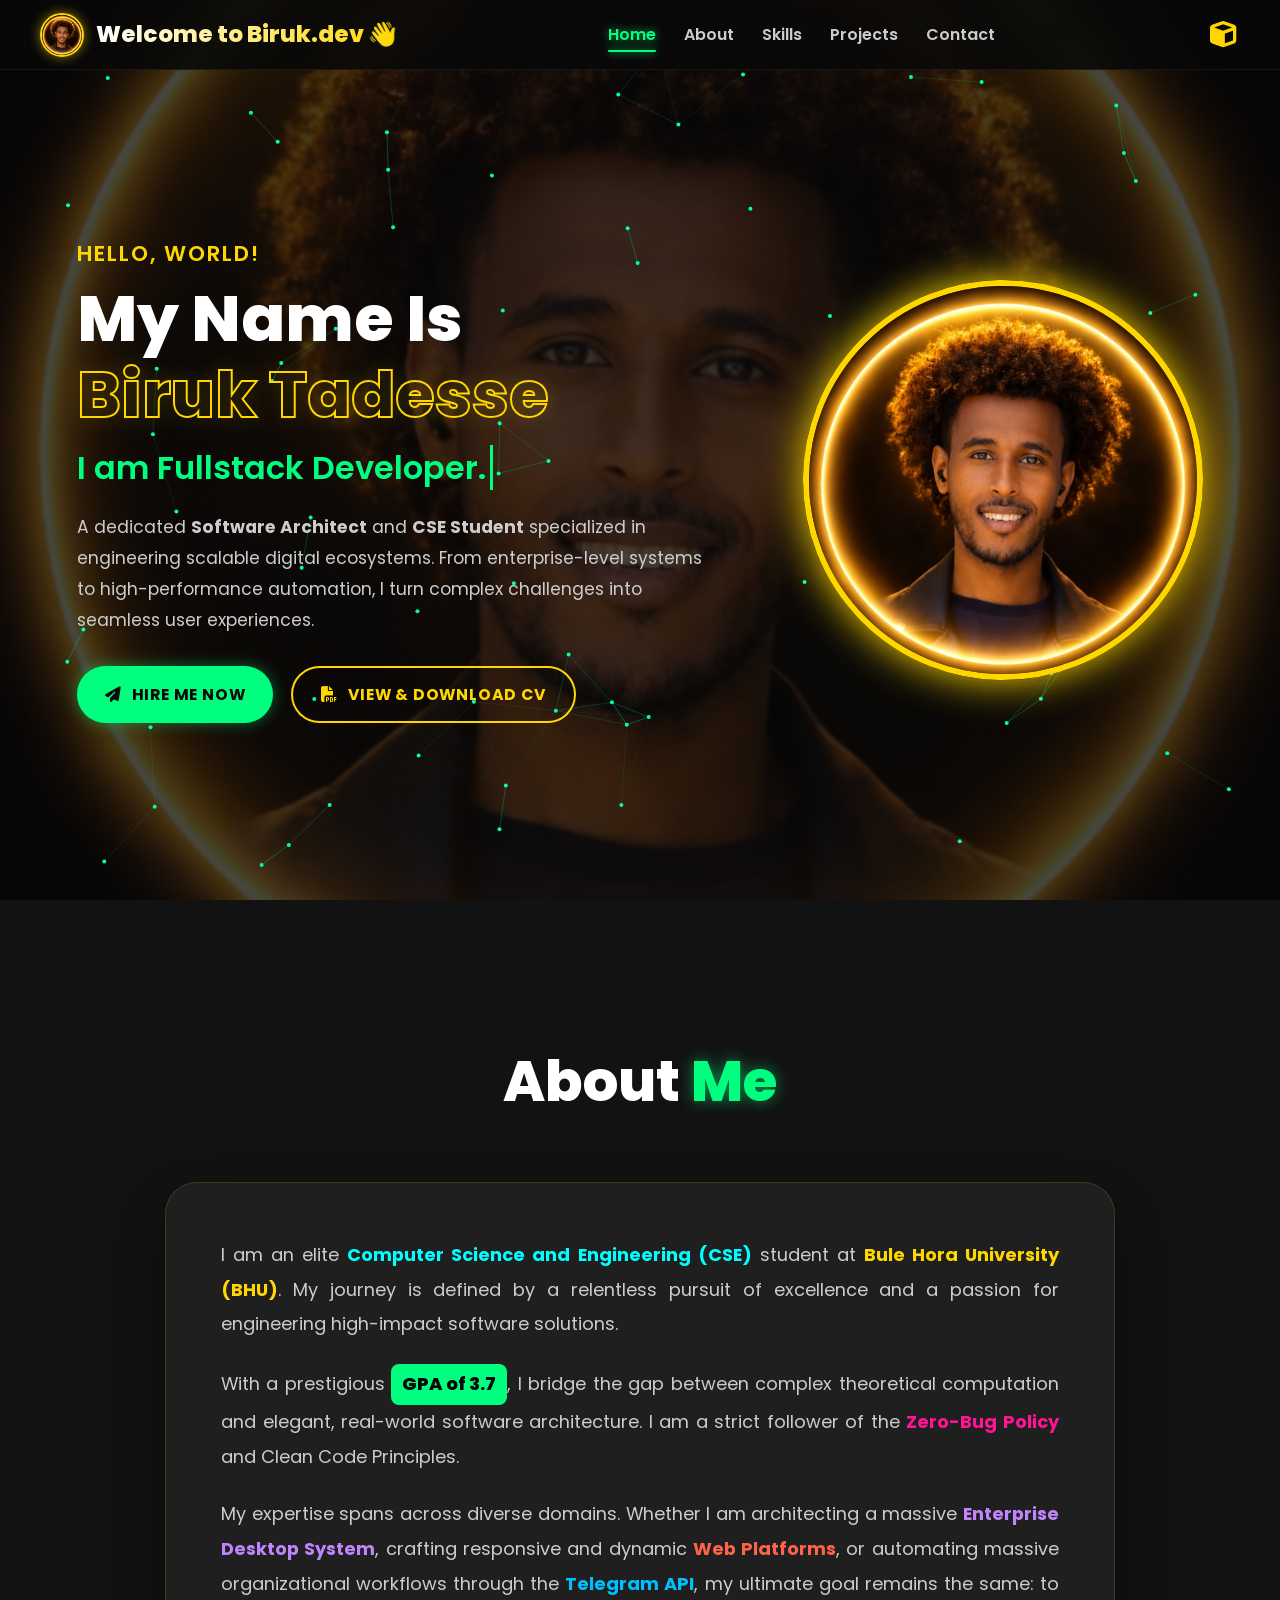
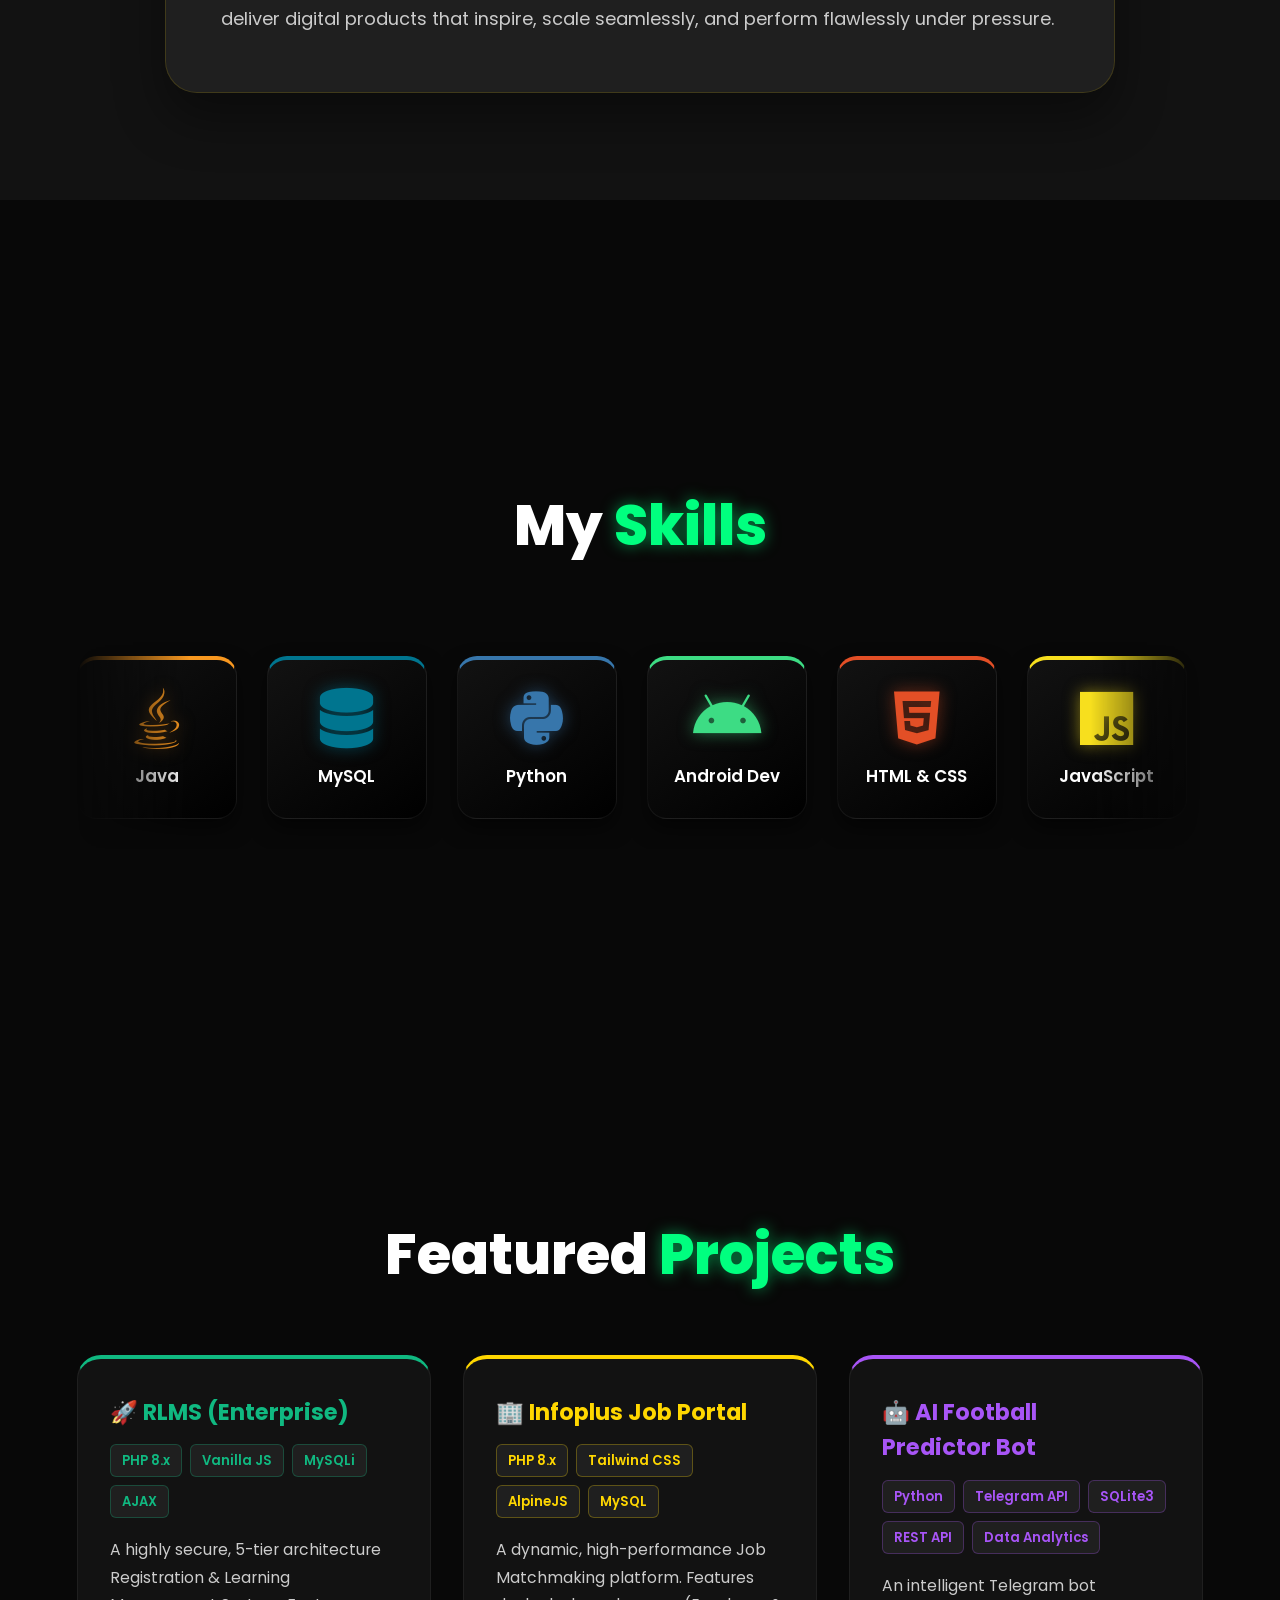
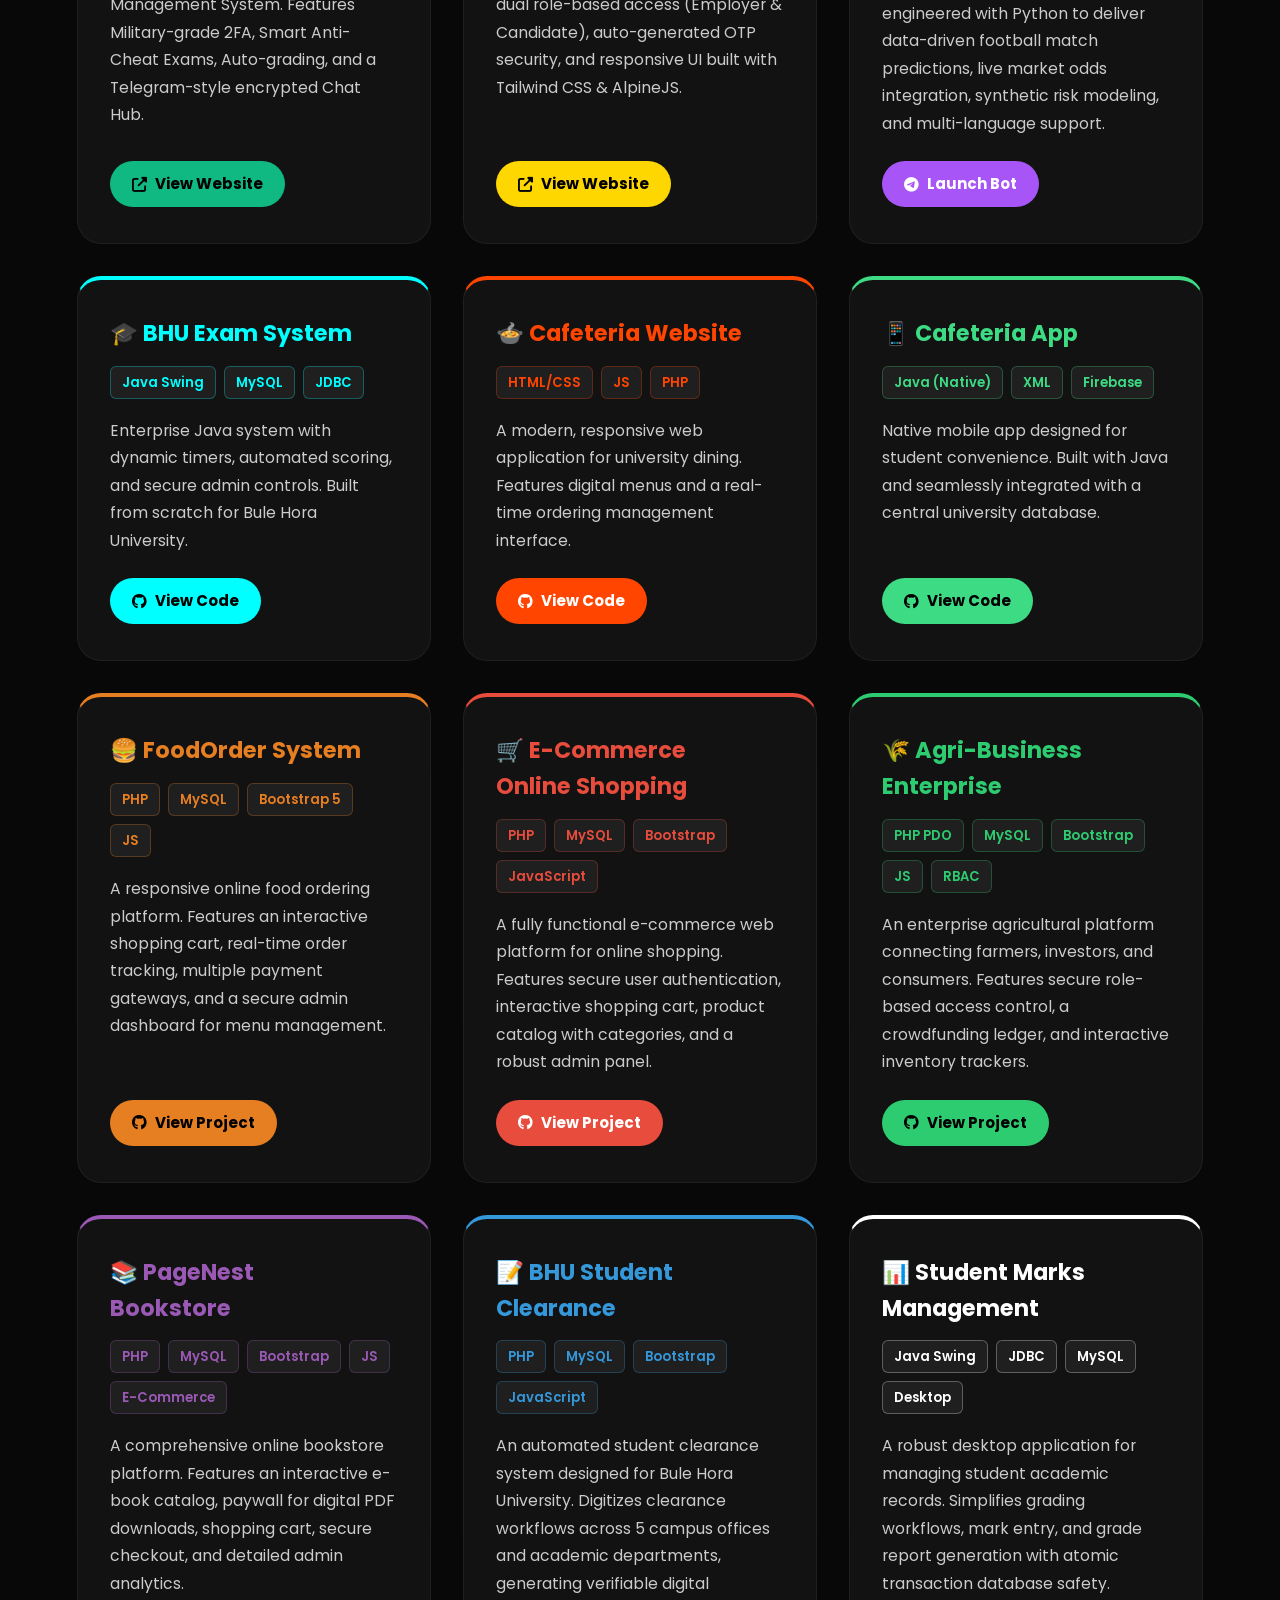
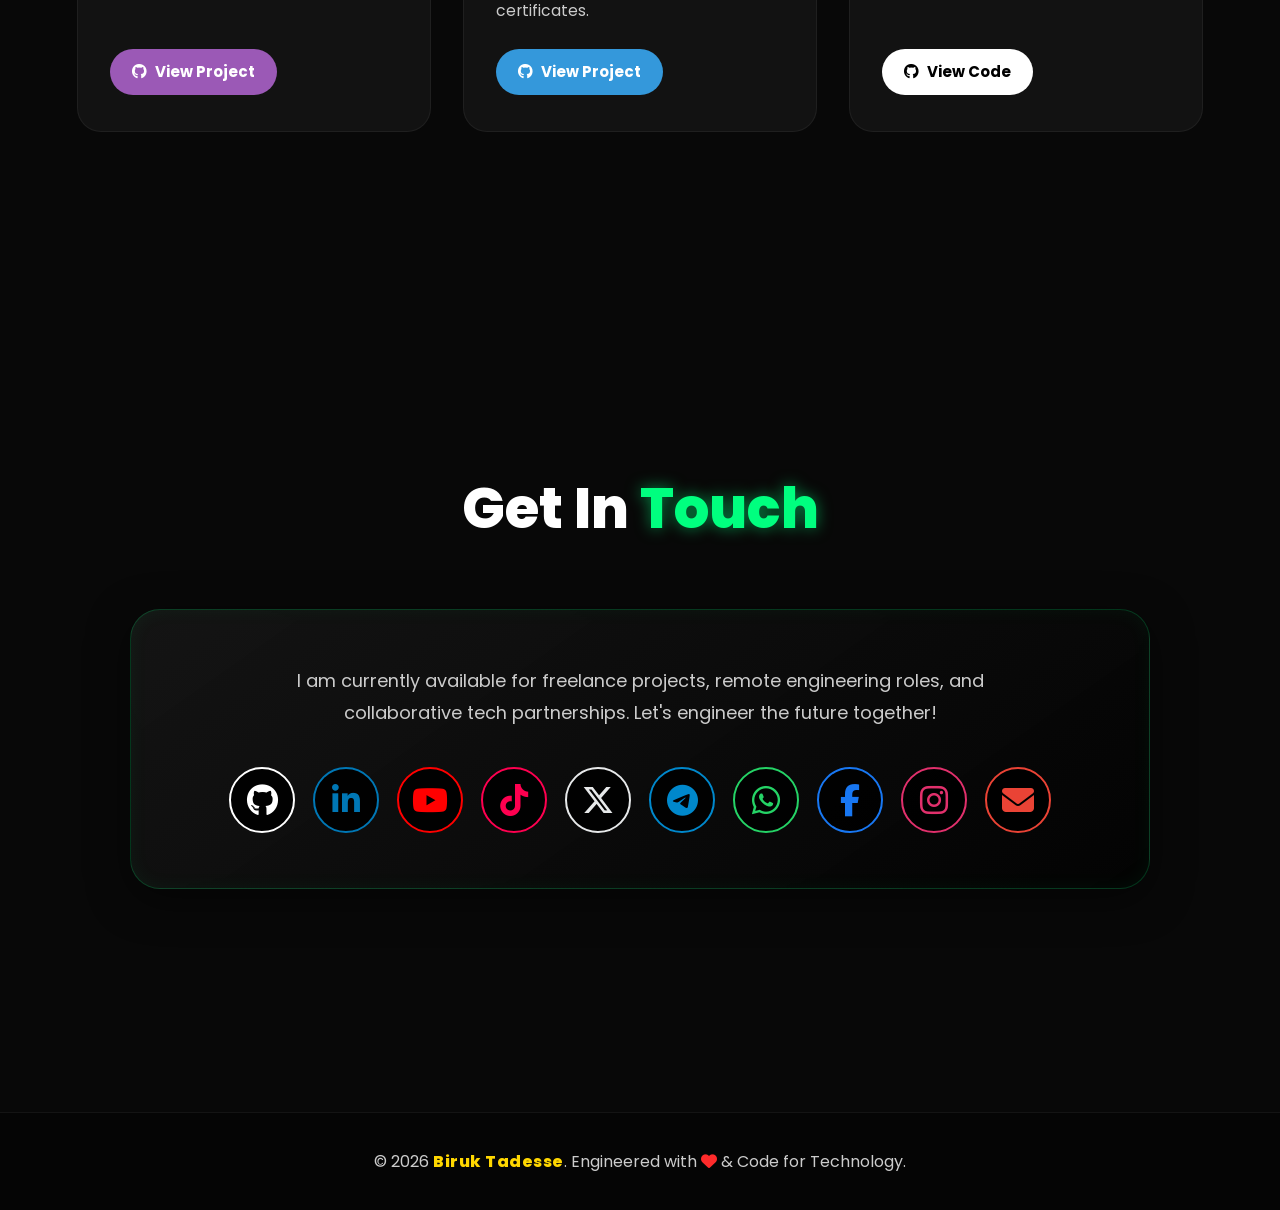
==== commit 6a68bbb5: "Update index.html" ====
--- a/index.html
+++ b/index.html
@@ -3,187 +3,214 @@
 <head>
     <meta charset="UTF-8">
     <meta name="viewport" content="width=device-width, initial-scale=1.0">
-    <title>Biruk Tadesse | Software Architect & Fullstack Developer</title>
-
-    <!-- SEO & Social Preview Meta Tags -->
-    <meta name="description" content="Portfolio of Biruk Tadesse — Computer Science & Engineering student, Software Architect, and Fullstack Developer specializing in web, mobile, desktop, and automation systems.">
+    <title>Biruk Tadesse | Software Architect &amp; Fullstack Developer</title>
+
+    <!-- SEO & Social Media Link Preview (Telegram, LinkedIn, WhatsApp) -->
+    <meta name="description" content="Portfolio of Biruk Tadesse — Computer Science & Engineering (CSE) student at Bule Hora University, Software Architect, and Fullstack Developer.">
+    <meta name="keywords" content="Biruk Tadesse, Software Architect, Fullstack Developer, CSE, Bule Hora University, Java, PHP, Python, JavaScript, Portfolio">
     <meta name="author" content="Biruk Tadesse">
     <meta name="theme-color" content="#080808">
+
     <meta property="og:title" content="Biruk Tadesse | Professional Portfolio">
-    <meta property="og:description" content="Software Architect & Fullstack Developer — Explore my projects, skills, and CV.">
-    <meta property="og:image" content="profilee.png">
+    <meta property="og:description" content="Software Architect & CSE Student engineering scalable enterprise systems, web platforms, mobile apps, and automation bots.">
     <meta property="og:type" content="website">
-
-    <!-- FAVICON -->
+    <meta property="og:url" content="https://birru2217.github.io/portfolio/">
+    <meta property="og:image" content="https://birru2217.github.io/portfolio/profilee.png">
+
+    <!-- Favicon & Mobile App Icon -->
     <link rel="icon" type="image/png" href="profilee.png">
     <link rel="apple-touch-icon" href="profilee.png">
 
-    <!-- Font Awesome Icons (Version 6.5.2) -->
-    <link href="https://cdnjs.cloudflare.com/ajax/libs/font-awesome/6.5.2/css/all.min.css" rel="stylesheet">
-    <!-- Google Fonts -->
+    <!-- Google Fonts (Preconnect for faster loading) -->
     <link rel="preconnect" href="https://fonts.googleapis.com">
     <link rel="preconnect" href="https://fonts.gstatic.com" crossorigin>
     <link href="https://fonts.googleapis.com/css2?family=Poppins:wght@300;400;600;700;800&display=swap" rel="stylesheet">
+
+    <!-- Font Awesome Icons (Version 6.5.2) -->
+    <link href="https://cdnjs.cloudflare.com/ajax/libs/font-awesome/6.5.2/css/all.min.css" rel="stylesheet">
+
     <!-- External CSS -->
     <link rel="stylesheet" href="style.css">
+
+    <!-- Electrical Particle Canvas Overlay -->
+    <style>
+        #networkCanvas {
+            position: fixed;
+            inset: 0;
+            width: 100%;
+            height: 100%;
+            z-index: 2;
+            pointer-events: none; /* Clicks pass through to buttons & links */
+        }
+    </style>
 </head>
 <body class="mode-3d">
-    <!-- ELECTRICAL EFFECT CANVAS -->
+    <!-- ELECTRICAL PARTICLE NETWORK CANVAS -->
     <canvas id="networkCanvas" aria-hidden="true"></canvas>
 
-    <!-- SNOW CONTAINER -->
+    <!-- SNOWFALL CONTAINER -->
     <div class="snow-container" id="snow" aria-hidden="true"></div>
 
-    <!-- NAVBAR -->
-    <nav id="navbar">
+    <!-- NAVIGATION BAR -->
+    <nav aria-label="Primary Navigation">
+        <!-- Brand Logo -->
         <a href="#home" class="logo" onclick="navigateTo('home'); return false;">
-            <img src="profile.png" alt="Biruk Tadesse" class="nav-logo-img">
-            <span class="logo-text">Biruk.dev 👋</span>
+            <img src="profile.png" alt="Biruk Tadesse Logo" class="nav-logo-img">
+            <span class="logo-text">Welcome to Biruk.dev 👋</span>
         </a>
 
-        <div class="nav-actions">
-            <button type="button" class="mode-toggle" onclick="toggle3DMode()" title="Switch Background Mode" aria-label="Switch Background Mode">
-                <i class="fas fa-play-circle"></i>
-            </button>
-            <button type="button" class="menu-btn" onclick="toggleMenu()" aria-label="Toggle Navigation Menu" aria-expanded="false">
-                <i class="fas fa-bars"></i>
-            </button>
-        </div>
-
+        <!-- Navigation Menu Links -->
         <ul class="nav-links" id="navLinks">
-            <li><a href="#home" class="active" onclick="navigateTo('home'); return false;">Home</a></li>
+            <li><a href="#home" onclick="navigateTo('home'); return false;">Home</a></li>
             <li><a href="#about" onclick="navigateTo('about'); return false;">About</a></li>
             <li><a href="#skills" onclick="navigateTo('skills'); return false;">Skills</a></li>
             <li><a href="#projects" onclick="navigateTo('projects'); return false;">Projects</a></li>
             <li><a href="#contact" onclick="navigateTo('contact'); return false;">Contact</a></li>
         </ul>
+
+        <!-- 3D / Snow Mode Toggle & Mobile Menu Button -->
+        <div class="nav-actions" style="display: flex; align-items: center; gap: 20px;">
+            <div class="mode-toggle" onclick="toggle3DMode()" title="Switch Background Mode (Video / Snow / Clean)" role="button" tabindex="0" aria-label="Switch Background Mode">
+                <i class="fas fa-cube"></i>
+            </div>
+            <div class="menu-btn" onclick="toggleMenu()" role="button" tabindex="0" aria-label="Toggle Navigation Menu">
+                <i class="fas fa-bars"></i>
+            </div>
+        </div>
     </nav>
 
-    <!-- 1. HOME SECTION -->
-    <section id="home">
-        <!-- VIDEO BACKGROUND -->
-        <div class="video-container" aria-hidden="true">
-            <video id="bgVideo" autoplay loop muted playsinline preload="metadata">
-                <source src="bg-video.mp4" type="video/mp4">
-            </video>
-            <div class="video-overlay"></div>
-        </div>
-
-        <div class="home-content reveal">
-            <div class="greeting">HELLO, WORLD!</div>
-            <h1 class="name">My Name Is <br><span>Biruk Tadesse</span></h1>
-            <div class="typing-container">
-                I am <span class="typing-text"></span>
-            </div>
-            <p class="home-description">
-                A dedicated <b>Software Architect</b> and <b>CSE Student</b> specialized in engineering scalable digital ecosystems. From enterprise-level systems to high-performance automation, I turn complex challenges into seamless user experiences.
-            </p>
-            <div class="btn-group">
-                <a href="#contact" class="btn-modern btn-green" onclick="navigateTo('contact'); return false;">Hire Me Now</a>
-                <a href="my_cv.html" target="_blank" rel="noopener noreferrer" class="btn-modern btn-gold">
-                    <i class="fas fa-file-pdf"></i> View &amp; Download CV
-                </a>
-            </div>
-        </div>
-
-        <div class="home-img-container reveal">
-            <div class="profile-img-box">
-                <img src="profile.png" alt="Biruk Tadesse Portrait">
-            </div>
-        </div>
-    </section>
-
-    <!-- 2. ABOUT SECTION -->
-    <section id="about">
-        <h2 class="section-title reveal">About <span>Me</span></h2>
-        <div class="about-content reveal">
-            <p>
-                I am an elite <strong class="color-text-1">Computer Science and Engineering (CSE)</strong> student at <strong class="color-text-2">Bule Hora University (BHU)</strong>. My journey is defined by a relentless pursuit of excellence and a passion for engineering high-impact software solutions.
-            </p>
-            <p>
-                With a prestigious <span class="highlight-gpa color-bg-1">GPA of 3.7</span>, I bridge the gap between complex theoretical computation and elegant, real-world software architecture. I am a strict follower of the <strong class="color-text-3">Zero-Bug Policy</strong> and Clean Code Principles.
-            </p>
-            <p>
-                My expertise spans across diverse domains. Whether I am architecting a massive <span class="color-text-4">Enterprise Desktop System</span>, crafting responsive and dynamic <span class="color-text-5">Web Platforms</span>, or automating massive organizational workflows through the <span class="color-text-6">Telegram API</span>, my ultimate goal remains the same: to deliver digital products that inspire, scale seamlessly, and perform flawlessly under pressure.
-            </p>
-        </div>
-    </section>
-
-    <!-- 3. SKILLS SECTION -->
-    <section id="skills">
-        <h2 class="section-title reveal">My <span>Skills</span></h2>
-        <div class="marquee-wrapper reveal">
-            <div class="marquee-track">
-                <!-- Primary Skills List -->
-                <div class="skill-box color-skill-1"><i class="fab fa-java"></i><h3>Java</h3></div>
-                <div class="skill-box color-skill-2"><i class="fas fa-database"></i><h3>MySQL</h3></div>
-                <div class="skill-box color-skill-3"><i class="fab fa-python"></i><h3>Python</h3></div>
-                <div class="skill-box color-skill-4"><i class="fab fa-android"></i><h3>Android Dev</h3></div>
-                <div class="skill-box color-skill-5"><i class="fab fa-html5"></i><h3>HTML &amp; CSS</h3></div>
-                <div class="skill-box color-skill-6"><i class="fab fa-js"></i><h3>JavaScript</h3></div>
-                <div class="skill-box color-skill-7"><i class="fab fa-php"></i><h3>PHP</h3></div>
-                <div class="skill-box color-skill-8"><i class="fab fa-telegram"></i><h3>Bot API</h3></div>
-                <div class="skill-box color-skill-9"><i class="fab fa-git-alt"></i><h3>Git &amp; GitHub</h3></div>
-                <div class="skill-box color-skill-10"><i class="fab fa-react"></i><h3>React</h3></div>
-                <div class="skill-box color-skill-11"><i class="fas fa-leaf"></i><h3>Spring Boot</h3></div>
-                <div class="skill-box color-skill-12"><i class="fas fa-code"></i><h3>C++</h3></div>
-                <div class="skill-box color-skill-13"><i class="fab fa-figma"></i><h3>UI/UX</h3></div>
-
-                <!-- Duplicate Set for Seamless Infinite Scroll -->
-                <div class="skill-box color-skill-1" aria-hidden="true"><i class="fab fa-java"></i><h3>Java</h3></div>
-                <div class="skill-box color-skill-2" aria-hidden="true"><i class="fas fa-database"></i><h3>MySQL</h3></div>
-                <div class="skill-box color-skill-3" aria-hidden="true"><i class="fab fa-python"></i><h3>Python</h3></div>
-                <div class="skill-box color-skill-4" aria-hidden="true"><i class="fab fa-android"></i><h3>Android Dev</h3></div>
-                <div class="skill-box color-skill-5" aria-hidden="true"><i class="fab fa-html5"></i><h3>HTML &amp; CSS</h3></div>
-                <div class="skill-box color-skill-6" aria-hidden="true"><i class="fab fa-js"></i><h3>JavaScript</h3></div>
-                <div class="skill-box color-skill-7" aria-hidden="true"><i class="fab fa-php"></i><h3>PHP</h3></div>
-                <div class="skill-box color-skill-8" aria-hidden="true"><i class="fab fa-telegram"></i><h3>Bot API</h3></div>
-                <div class="skill-box color-skill-9" aria-hidden="true"><i class="fab fa-git-alt"></i><h3>Git &amp; GitHub</h3></div>
-                <div class="skill-box color-skill-10" aria-hidden="true"><i class="fab fa-react"></i><h3>React</h3></div>
-                <div class="skill-box color-skill-11" aria-hidden="true"><i class="fas fa-leaf"></i><h3>Spring Boot</h3></div>
-                <div class="skill-box color-skill-12" aria-hidden="true"><i class="fas fa-code"></i><h3>C++</h3></div>
-                <div class="skill-box color-skill-13" aria-hidden="true"><i class="fab fa-figma"></i><h3>UI/UX</h3></div>
-            </div>
-        </div>
-    </section>
-
-    <!-- 4. PROJECTS SECTION -->
-    <section id="projects">
-        <h2 class="section-title reveal">Featured <span>Projects</span></h2>
-        <div class="projects-grid" id="dynamic-projects-container">
-            <!-- Dynamic project cards will be appended here -->
-        </div>
-    </section>
-
-    <!-- 5. CONTACT SECTION -->
-    <section id="contact">
-        <h2 class="section-title reveal">Get In <span>Touch</span></h2>
-        <div class="contact-container reveal">
-            <p>I am currently available for freelance projects, remote engineering roles, and collaborative tech partnerships. Let's engineer the future together!</p>
-            <div class="social-icons-contact">
-                <a href="https://github.com/birru2217" target="_blank" rel="noopener noreferrer" title="GitHub" aria-label="GitHub" class="spin-icon contact-github"><i class="fab fa-github"></i></a>
-                <a href="https://www.linkedin.com/in/biruktadesse1" target="_blank" rel="noopener noreferrer" title="LinkedIn" aria-label="LinkedIn" class="spin-icon contact-linkedin"><i class="fab fa-linkedin-in"></i></a>
-                <a href="https://www.youtube.com/@brex-media" target="_blank" rel="noopener noreferrer" title="YouTube" aria-label="YouTube" class="spin-icon contact-youtube"><i class="fab fa-youtube"></i></a>
-                <a href="https://www.tiktok.com/@birru2217" target="_blank" rel="noopener noreferrer" title="TikTok" aria-label="TikTok" class="spin-icon contact-tiktok"><i class="fab fa-tiktok"></i></a>
-                <a href="https://twitter.com/birru2217" target="_blank" rel="noopener noreferrer" title="X (Twitter)" aria-label="X Twitter" class="spin-icon contact-x"><i class="fab fa-x-twitter"></i></a>
-                <a href="https://t.me/brex2217" target="_blank" rel="noopener noreferrer" title="Telegram" aria-label="Telegram" class="spin-icon contact-telegram"><i class="fab fa-telegram"></i></a>
-                <a href="https://wa.me/qr/BDSXDWGVVXDEC1" target="_blank" rel="noopener noreferrer" title="WhatsApp" aria-label="WhatsApp" class="spin-icon contact-whatsapp"><i class="fab fa-whatsapp"></i></a>
-                <a href="https://www.facebook.com/profile.php?id=61564927622966" target="_blank" rel="noopener noreferrer" title="Facebook" aria-label="Facebook" class="spin-icon contact-facebook"><i class="fab fa-facebook-f"></i></a>
-                <a href="https://www.instagram.com/brex2217?igsh=NXljaTloMnJycWFq" target="_blank" rel="noopener noreferrer" title="Instagram" aria-label="Instagram" class="spin-icon contact-instagram"><i class="fab fa-instagram"></i></a>
-                <a href="mailto:tadesebiruk515@gmail.com" title="Email" aria-label="Email" class="spin-icon contact-email"><i class="fas fa-envelope"></i></a>
-            </div>
-        </div>
-    </section>
-
-    <!-- ADD PROJECT MODAL (Developer Only) -->
+    <!-- MAIN CONTENT -->
+    <main>
+        <!-- 1. HOME SECTION -->
+        <section id="home">
+            <!-- Video Background -->
+            <div class="video-container" aria-hidden="true">
+                <video id="bgVideo" autoplay loop muted playsinline preload="metadata" poster="profile.png">
+                    <source src="bg-video.mp4" type="video/mp4">
+                </video>
+                <div class="video-overlay"></div>
+            </div>
+
+            <div class="home-content reveal">
+                <div class="greeting">HELLO, WORLD!</div>
+                <h1 class="name">My Name Is <br><span>Biruk Tadesse</span></h1>
+                <div class="typing-container">
+                    I am <span class="typing-text"></span>
+                </div>
+                <p class="home-description">
+                    A dedicated <strong>Software Architect</strong> and <strong>CSE Student</strong> specialized in engineering scalable digital ecosystems. From enterprise-level systems to high-performance automation, I turn complex challenges into seamless user experiences.
+                </p>
+                <div class="btn-group">
+                    <a href="#contact" class="btn-modern btn-green" onclick="navigateTo('contact'); return false;">
+                        <i class="fas fa-paper-plane"></i> Hire Me Now
+                    </a>
+                    <a href="my_cv.html" target="_blank" rel="noopener noreferrer" class="btn-modern btn-gold">
+                        <i class="fas fa-file-pdf"></i> View &amp; Download CV
+                    </a>
+                </div>
+            </div>
+
+            <div class="home-img-container reveal">
+                <div class="profile-img-box">
+                    <img src="profile.png" alt="Biruk Tadesse - Software Architect">
+                </div>
+            </div>
+        </section>
+
+        <!-- 2. ABOUT SECTION -->
+        <section id="about">
+            <h2 class="section-title reveal">About <span>Me</span></h2>
+            <div class="about-content reveal">
+                <p>
+                    I am an elite <strong class="color-text-1">Computer Science and Engineering (CSE)</strong> student at <strong class="color-text-2">Bule Hora University (BHU)</strong>. My journey is defined by a relentless pursuit of excellence and a passion for engineering high-impact software solutions.
+                </p>
+                <p>
+                    With a prestigious <span class="highlight-gpa color-bg-1">GPA of 3.7</span>, I bridge the gap between complex theoretical computation and elegant, real-world software architecture. I am a strict follower of the <strong class="color-text-3">Zero-Bug Policy</strong> and Clean Code Principles.
+                </p>
+                <p>
+                    My expertise spans across diverse domains. Whether I am architecting a massive <span class="color-text-4">Enterprise Desktop System</span>, crafting responsive and dynamic <span class="color-text-5">Web Platforms</span>, or automating massive organizational workflows through the <span class="color-text-6">Telegram API</span>, my ultimate goal remains the same: to deliver digital products that inspire, scale seamlessly, and perform flawlessly under pressure.
+                </p>
+            </div>
+        </section>
+
+        <!-- 3. SKILLS SECTION -->
+        <section id="skills">
+            <h2 class="section-title reveal">My <span>Skills</span></h2>
+            <div class="marquee-wrapper reveal">
+                <div class="marquee-track">
+                    <!-- Primary Skills Set -->
+                    <div class="skill-box color-skill-1"><i class="fab fa-java"></i><h3>Java</h3></div>
+                    <div class="skill-box color-skill-2"><i class="fas fa-database"></i><h3>MySQL</h3></div>
+                    <div class="skill-box color-skill-3"><i class="fab fa-python"></i><h3>Python</h3></div>
+                    <div class="skill-box color-skill-4"><i class="fab fa-android"></i><h3>Android Dev</h3></div>
+                    <div class="skill-box color-skill-5"><i class="fab fa-html5"></i><h3>HTML &amp; CSS</h3></div>
+                    <div class="skill-box color-skill-6"><i class="fab fa-js"></i><h3>JavaScript</h3></div>
+                    <div class="skill-box color-skill-7"><i class="fab fa-php"></i><h3>PHP</h3></div>
+                    <div class="skill-box color-skill-8"><i class="fab fa-telegram"></i><h3>Bot API</h3></div>
+                    <div class="skill-box color-skill-9"><i class="fab fa-git-alt"></i><h3>Git &amp; GitHub</h3></div>
+                    <div class="skill-box color-skill-10"><i class="fab fa-react"></i><h3>React</h3></div>
+                    <div class="skill-box color-skill-11"><i class="fas fa-leaf"></i><h3>Spring Boot</h3></div>
+                    <div class="skill-box color-skill-12"><i class="fas fa-code"></i><h3>C++</h3></div>
+                    <div class="skill-box color-skill-13"><i class="fab fa-figma"></i><h3>UI/UX</h3></div>
+
+                    <!-- Duplicate Set for Seamless Infinite Marquee -->
+                    <div class="skill-box color-skill-1" aria-hidden="true"><i class="fab fa-java"></i><h3>Java</h3></div>
+                    <div class="skill-box color-skill-2" aria-hidden="true"><i class="fas fa-database"></i><h3>MySQL</h3></div>
+                    <div class="skill-box color-skill-3" aria-hidden="true"><i class="fab fa-python"></i><h3>Python</h3></div>
+                    <div class="skill-box color-skill-4" aria-hidden="true"><i class="fab fa-android"></i><h3>Android Dev</h3></div>
+                    <div class="skill-box color-skill-5" aria-hidden="true"><i class="fab fa-html5"></i><h3>HTML &amp; CSS</h3></div>
+                    <div class="skill-box color-skill-6" aria-hidden="true"><i class="fab fa-js"></i><h3>JavaScript</h3></div>
+                    <div class="skill-box color-skill-7" aria-hidden="true"><i class="fab fa-php"></i><h3>PHP</h3></div>
+                    <div class="skill-box color-skill-8" aria-hidden="true"><i class="fab fa-telegram"></i><h3>Bot API</h3></div>
+                    <div class="skill-box color-skill-9" aria-hidden="true"><i class="fab fa-git-alt"></i><h3>Git &amp; GitHub</h3></div>
+                    <div class="skill-box color-skill-10" aria-hidden="true"><i class="fab fa-react"></i><h3>React</h3></div>
+                    <div class="skill-box color-skill-11" aria-hidden="true"><i class="fas fa-leaf"></i><h3>Spring Boot</h3></div>
+                    <div class="skill-box color-skill-12" aria-hidden="true"><i class="fas fa-code"></i><h3>C++</h3></div>
+                    <div class="skill-box color-skill-13" aria-hidden="true"><i class="fab fa-figma"></i><h3>UI/UX</h3></div>
+                </div>
+            </div>
+        </section>
+
+        <!-- 4. PROJECTS SECTION -->
+        <section id="projects">
+            <h2 class="section-title reveal">Featured <span>Projects</span></h2>
+            <div class="projects-grid" id="dynamic-projects-container">
+                <!-- Dynamic project cards rendered by script.js -->
+            </div>
+        </section>
+
+        <!-- 5. CONTACT SECTION -->
+        <section id="contact">
+            <h2 class="section-title reveal">Get In <span>Touch</span></h2>
+            <div class="contact-container reveal">
+                <p>
+                    I am currently available for freelance projects, remote engineering roles, and collaborative tech partnerships. Let's engineer the future together!
+                </p>
+                <div class="social-icons-contact">
+                    <a href="https://github.com/birru2217" target="_blank" rel="noopener noreferrer" title="GitHub" aria-label="GitHub" class="spin-icon contact-github"><i class="fab fa-github"></i></a>
+                    <a href="https://www.linkedin.com/in/biruktadesse1" target="_blank" rel="noopener noreferrer" title="LinkedIn" aria-label="LinkedIn" class="spin-icon contact-linkedin"><i class="fab fa-linkedin-in"></i></a>
+                    <a href="https://www.youtube.com/@brex-media" target="_blank" rel="noopener noreferrer" title="YouTube" aria-label="YouTube" class="spin-icon contact-youtube"><i class="fab fa-youtube"></i></a>
+                    <a href="https://www.tiktok.com/@birru2217" target="_blank" rel="noopener noreferrer" title="TikTok" aria-label="TikTok" class="spin-icon contact-tiktok"><i class="fab fa-tiktok"></i></a>
+                    <a href="https://twitter.com/birru2217" target="_blank" rel="noopener noreferrer" title="X (Twitter)" aria-label="X (Twitter)" class="spin-icon contact-x"><i class="fab fa-x-twitter"></i></a>
+                    <a href="https://t.me/brex2217" target="_blank" rel="noopener noreferrer" title="Telegram" aria-label="Telegram" class="spin-icon contact-telegram"><i class="fab fa-telegram"></i></a>
+                    <a href="https://wa.me/qr/BDSXDWGVVXDEC1" target="_blank" rel="noopener noreferrer" title="WhatsApp" aria-label="WhatsApp" class="spin-icon contact-whatsapp"><i class="fab fa-whatsapp"></i></a>
+                    <a href="https://www.facebook.com/profile.php?id=61564927622966" target="_blank" rel="noopener noreferrer" title="Facebook" aria-label="Facebook" class="spin-icon contact-facebook"><i class="fab fa-facebook-f"></i></a>
+                    <a href="https://www.instagram.com/brex2217?igsh=NXljaTloMnJycWFq" target="_blank" rel="noopener noreferrer" title="Instagram" aria-label="Instagram" class="spin-icon contact-instagram"><i class="fab fa-instagram"></i></a>
+                    <a href="mailto:tadesebiruk515@gmail.com" title="Email" aria-label="Email" class="spin-icon contact-email"><i class="fas fa-envelope"></i></a>
+                </div>
+            </div>
+        </section>
+    </main>
+
+    <!-- ADD PROJECT MODAL (Developer CMS) -->
     <div class="project-modal" id="addProjectModal" role="dialog" aria-modal="true" aria-labelledby="modalTitle">
         <div class="modal-box">
             <h2 id="modalTitle"><i class="fas fa-plus-circle"></i> Add New Project</h2>
-            <input type="text" id="p_title" placeholder="Project Title (e.g. 💻 E-Commerce)" required>
-            <input type="text" id="p_tags" placeholder="Tech Tags (Comma separated: PHP, JS, CSS)" required>
-            <textarea id="p_desc" rows="3" placeholder="Project Description..." required></textarea>
-            <input type="url" id="p_link" placeholder="GitHub / Demo URL (https://...)" required>
-            <input type="text" id="p_color" placeholder="Theme Color (e.g. #FF00FF or #00FF7F)" required>
+            <input type="text" id="p_title" placeholder="Project Title (e.g. 💻 E-Commerce)" aria-label="Project Title" required>
+            <input type="text" id="p_tags" placeholder="Tech Tags (Comma separated: PHP, JS, CSS)" aria-label="Tech Tags" required>
+            <textarea id="p_desc" rows="3" placeholder="Project Description..." aria-label="Project Description" required></textarea>
+            <input type="text" id="p_link" placeholder="GitHub / Demo URL" aria-label="Project URL" required>
+            <input type="text" id="p_color" placeholder="Theme Color (e.g. #FF00FF)" aria-label="Theme Color" required>
 
             <button type="button" class="btn-save" onclick="saveNewProject()">Save Project</button>
             <button type="button" class="btn-cancel" onclick="closeProjectModal()">Cancel</button>
@@ -192,15 +219,147 @@
 
     <!-- FOOTER -->
     <footer class="modern-footer">
-        <p>
-            &copy; 2026 <span class="footer-name">Biruk Tadesse</span>. Engineered with <i class="fas fa-heart pulse-heart"></i> &amp; Code for Technology.
-            <button type="button" class="admin-trigger" onclick="authenticateAndAdd()" title="Developer Admin" aria-label="Developer Admin">
-                <i class="fas fa-lock"></i>
-            </button>
-        </p>
+        <p>&copy; 2026 <span class="footer-name">Biruk Tadesse</span>. Engineered with <i class="fas fa-heart pulse-heart"></i> &amp; Code for Technology.</p>
     </footer>
 
-    <!-- JavaScript -->
+    <!-- Main Portfolio Script -->
     <script src="script.js"></script>
+
+    <!-- Optimized Electrical Particle Effect -->
+    <script>
+        (() => {
+            const canvas = document.getElementById('networkCanvas');
+            if (!canvas) return;
+            const ctx = canvas.getContext('2d');
+
+            let width = window.innerWidth;
+            let height = window.innerHeight;
+            let particlesArray = [];
+            let animationId = null;
+
+            const mouse = { x: null, y: null, radius: 130 };
+
+            function setCanvasSize() {
+                width = window.innerWidth;
+                height = window.innerHeight;
+                canvas.width = width;
+                canvas.height = height;
+            }
+
+            window.addEventListener('mousemove', (e) => {
+                mouse.x = e.clientX;
+                mouse.y = e.clientY;
+            }, { passive: true });
+
+            window.addEventListener('mouseout', () => {
+                mouse.x = null;
+                mouse.y = null;
+            });
+
+            class Particle {
+                constructor(x, y) {
+                    this.x = x;
+                    this.y = y;
+                    this.size = width < 768 ? 1.5 : 2;
+                    this.speedX = (Math.random() - 0.5) * 1.2;
+                    this.speedY = (Math.random() - 0.5) * 1.2;
+                    this.color = '#00ffaa';
+                }
+                update() {
+                    this.x += this.speedX;
+                    this.y += this.speedY;
+                    if (this.x < 0 || this.x > width) this.speedX *= -1;
+                    if (this.y < 0 || this.y > height) this.speedY *= -1;
+                }
+                draw() {
+                    ctx.fillStyle = this.color;
+                    ctx.beginPath();
+                    ctx.arc(this.x, this.y, this.size, 0, Math.PI * 2);
+                    ctx.fill();
+                }
+            }
+
+            function init() {
+                particlesArray = [];
+                const isMobile = width < 768;
+                const density = isMobile ? 16000 : 9500;
+                const maxParticles = isMobile ? 45 : 90;
+                const count = Math.min(Math.floor((width * height) / density), maxParticles);
+
+                for (let i = 0; i < count; i++) {
+                    particlesArray.push(new Particle(Math.random() * width, Math.random() * height));
+                }
+            }
+
+            function connect() {
+                const maxDist = width < 768 ? 75 : 95;
+                for (let a = 0; a < particlesArray.length; a++) {
+                    for (let b = a + 1; b < particlesArray.length; b++) {
+                        const dx = particlesArray[a].x - particlesArray[b].x;
+                        const dy = particlesArray[a].y - particlesArray[b].y;
+                        const dist = Math.hypot(dx, dy);
+
+                        if (dist < maxDist) {
+                            ctx.strokeStyle = `rgba(0, 255, 170, ${(1 - dist / maxDist) * 0.6})`;
+                            ctx.lineWidth = 0.6;
+                            ctx.beginPath();
+                            ctx.moveTo(particlesArray[a].x, particlesArray[a].y);
+                            ctx.lineTo(particlesArray[b].x, particlesArray[b].y);
+                            ctx.stroke();
+                        }
+                    }
+
+                    if (mouse.x !== null && mouse.y !== null) {
+                        const mouseDx = particlesArray[a].x - mouse.x;
+                        const mouseDy = particlesArray[a].y - mouse.y;
+                        const mouseDist = Math.hypot(mouseDx, mouseDy);
+
+                        if (mouseDist < mouse.radius) {
+                            ctx.strokeStyle = `rgba(0, 255, 170, ${1 - mouseDist / mouse.radius})`;
+                            ctx.lineWidth = 1;
+                            ctx.beginPath();
+                            ctx.moveTo(particlesArray[a].x, particlesArray[a].y);
+                            ctx.lineTo(mouse.x, mouse.y);
+                            ctx.stroke();
+                        }
+                    }
+                }
+            }
+
+            function animate() {
+                ctx.clearRect(0, 0, width, height);
+                for (let i = 0; i < particlesArray.length; i++) {
+                    particlesArray[i].update();
+                    particlesArray[i].draw();
+                }
+                connect();
+                animationId = requestAnimationFrame(animate);
+            }
+
+            // Pause animation when browser tab is hidden (saves battery)
+            document.addEventListener('visibilitychange', () => {
+                if (document.hidden) {
+                    cancelAnimationFrame(animationId);
+                } else {
+                    animate();
+                }
+            });
+
+            // Only re-init on actual width change (prevents mobile scroll bar jitter)
+            let lastWidth = window.innerWidth;
+            window.addEventListener('resize', () => {
+                const newWidth = window.innerWidth;
+                setCanvasSize();
+                if (newWidth !== lastWidth) {
+                    lastWidth = newWidth;
+                    init();
+                }
+            });
+
+            setCanvasSize();
+            init();
+            animate();
+        })();
+    </script>
 </body>
 </html>
--- a/style.css
+++ b/style.css
@@ -6,284 +6,234 @@
     --green: #00FF7F;
     --white: #FFFFFF;
     --gray: #cccccc;
-    --glass: rgba(255, 255, 255, 0.05);
+    --glass: rgba(255, 255, 255, 0.06);
     --transition: all 0.4s cubic-bezier(0.175, 0.885, 0.32, 1.275);
-}
-
-html { scroll-behavior: smooth; }
+    --marquee-gap: 30px;
+}
+
+*,
+*::before,
+*::after {
+    box-sizing: border-box;
+}
+
+html {
+    scroll-behavior: smooth;
+    scroll-padding-top: 75px;
+    overflow-x: clip;
+}
 
 body {
     font-family: 'Poppins', sans-serif;
-    margin: 0; padding: 0;
+    margin: 0;
+    padding: 0;
     background-color: var(--bg-black);
     color: var(--white);
-    overflow-x: hidden;
-    
-    /* --- KOODII HAARAA: Cursor fi Select dhoorku --- */
-    -webkit-user-select: none; /* Safari fi Chrome */
-    -moz-user-select: none;    /* Firefox */
-    -ms-user-select: none;     /* IE/Edge */
-    user-select: none;         /* Guutummaatti text select dhoorka */
-    cursor: default;           /* Cursor yeroo hunda xiyya (Arrow) akka ta'u godha */
-}
-
-/* Liinkii fi Button qofti mallattoo qubaa (Pointer) akka qabaatan gochuuf */
+    overflow-x: clip;
+    line-height: 1.6;
+}
+
+/* Interactive elements cursor & selection control */
+nav, button, .btn-modern, .skill-box, .spin-icon {
+    -webkit-user-select: none;
+    user-select: none;
+}
+
 a, button, .menu-btn, .mode-toggle, .spin-icon {
     cursor: pointer;
 }
 
-/* --- 2. NAVIGATION BAR (SLIM & MODERN) --- */
+/* Electrical Network Canvas (Behind Section Content) */
+#networkCanvas {
+    position: fixed;
+    top: 0;
+    left: 0;
+    width: 100%;
+    height: 100%;
+    z-index: 1;
+    pointer-events: none;
+}
+
+/* --- 2. NAVIGATION BAR --- */
 nav {
-    position: fixed; top: 0; left: 0; width: 100%;
-    background: rgba(8, 8, 8, 0.85);
+    position: fixed;
+    top: 0;
+    left: 0;
+    width: 100%;
+    height: 70px;
+    padding: 10px 40px;
+    background: rgba(8, 8, 8, 0.88);
     backdrop-filter: blur(15px);
-    display: flex; justify-content: space-between; align-items: center;
-    
-    /* Padding duraan 20px ture gara 10px tti xiqqaaateera */
-    padding: 10px 20px; 
-    height: 70px; /* Hojjaa isaa murteessineerra */
-    
+    -webkit-backdrop-filter: blur(15px);
+    display: flex;
+    justify-content: space-between;
+    align-items: center;
     z-index: 1000;
-    box-sizing: border-box;
     border-bottom: 1px solid var(--glass);
 }
 
-/* --- LOGO STYLE (SUURAA FI BARREEFFAMA) --- */
 .logo {
     display: flex;
     align-items: center;
-    gap: 12px; /* Suuraa fi barreeffama gidduu iddoo duwwaa uuma */
+    gap: 12px;
     text-decoration: none;
-}
-
-/* Suuraa Logo (profile.png xiqqeessuu) */
+    min-width: 0;
+}
+
 .nav-logo-img {
-    width: 45px; /* Hamma suuraa xiqqeessine */
-    height: 45px;
-    border-radius: 50%; /* Geengoo guutuu godha (Akka Telegram) */
+    width: 44px;
+    height: 44px;
+    border-radius: 50%;
     object-fit: cover;
-    border: 2px solid var(--gold); /* Sarara warqee itti naanneessine */
-    box-shadow: 0 0 10px rgba(255, 215, 0, 0.6); /* Ifaa (Glow) lallaafaa */
+    object-position: center top;
+    border: 2px solid var(--gold);
+    box-shadow: 0 0 12px rgba(255, 215, 0, 0.55);
     transition: transform 0.4s ease, box-shadow 0.4s ease;
-}
-
-/* Yeroo qubni Logo irra bu'u (Hover) */
+    flex-shrink: 0;
+}
+
 .logo:hover .nav-logo-img {
-    transform: rotate(15deg) scale(1.1); /* Xiqqoo naanna'ee guddata */
+    transform: rotate(15deg) scale(1.1);
     box-shadow: 0 0 20px rgba(255, 215, 0, 1);
 }
 
-/* Barreeffama Logo ("Welcome") */
-/* Barreeffama Logo Professional */
 .logo-text {
-    font-size: 1.5rem; /* Xiqqoo hir'isneerra akka inni sarara tokko irra taa'uuf */
+    font-size: 1.45rem;
     font-family: 'Poppins', sans-serif;
     background: linear-gradient(to right, var(--white), var(--gold));
     -webkit-background-clip: text;
+    background-clip: text;
     -webkit-text-fill-color: transparent;
     font-weight: 800;
-    white-space: nowrap; /* Akka barreeffamni sarara lama irratti hin dabsanne */
-}
-
-/* Bilbilaaf (Mobile) font-size ammas ni xiqqaysina */
-/* --- 📱 MOBILE RESPONSIVE FINAL & PERFECT FIX (BILBILAAF) --- */
-@media (max-width: 768px) {
-    /* 1. Dhoorkaa Scroll Bitaa fi Mirgaa (The absolute fix) */
-    html, body {
-        overflow-x: hidden !important;
-        max-width: 100vw !important;
-        width: 100% !important;
-        position: relative;
-        margin: 0;
-        padding: 0;
-    }
-
-    /* Elementkamiyyuu screen irraa akka hin baane to'achuu */
-    * {
-        box-sizing: border-box !important;
-        max-width: 100% !important; 
-    }
-
-    /* 2. Navigation Fix */
-    nav {
-        padding: 10px 15px !important;
-        width: 100% !important;
-    }
-    .logo-text { 
-        font-size: 1rem !important; 
-        white-space: normal !important; 
-    }
-
-    /* 3. Sections & Home Fix */
-    section {
-        padding: 90px 15px 40px 15px !important;
-        width: 100% !important;
-        overflow-x: hidden !important;
-    }
-
-    #home {
-        flex-direction: column-reverse !important;
-        gap: 30px !important;
-        padding-top: 110px !important;
-    }
-
-    .home-content {
-        width: 100% !important;
-        padding: 0 10px !important;
-        display: flex;
-        flex-direction: column;
-        align-items: center;
-        text-align: center;
-    }
-
-    .name {
-        font-size: 2.2rem !important;
-        white-space: normal !important;
-        word-wrap: break-word !important;
-    }
-
-    /* 4. BUTTON FIX (Rakkoo Suuraa irratti argameef) */
-    .btn-group {
-        display: flex !important;
-        flex-direction: column !important;
-        width: 100% !important;
-        gap: 15px !important;
-        margin: 20px 0 0 0 !important;
-        padding: 0 !important;
-    }
-
-    .btn-modern {
-        width: 100% !important; /* Screen guutuu akka qabatu */
-        padding: 15px 10px !important;
-        justify-content: center !important;
-        text-align: center !important;
-        font-size: 0.95rem !important;
-        box-sizing: border-box !important;
-        display: flex !important;
-    }
-
-    .profile-img-box {
-    width: 420px; height: 420px; 
+    white-space: nowrap;
+}
+
+.nav-actions {
+    display: flex;
+    align-items: center;
+    gap: 18px;
+    order: 3;
+}
+
+.nav-links {
+    display: flex;
+    gap: 28px;
+    list-style: none;
+    margin: 0;
+    padding: 0;
+    order: 2;
+}
+
+.nav-links a {
+    color: var(--gray);
+    text-decoration: none;
+    font-weight: 600;
+    font-size: 1rem;
+    transition: var(--transition);
+    position: relative;
+    padding: 4px 0;
+}
+
+.nav-links a:hover,
+.nav-links a.active {
+    color: var(--green);
+    text-shadow: 0 0 10px rgba(0, 255, 127, 0.7);
+}
+
+.nav-links a.active::after {
+    content: "";
+    position: absolute;
+    left: 0;
+    bottom: -2px;
+    width: 100%;
+    height: 2px;
+    background: var(--green);
+    box-shadow: 0 0 8px var(--green);
+    border-radius: 2px;
+}
+
+.mode-toggle {
+    background: transparent;
+    border: none;
+    padding: 4px;
+    font-size: 1.65rem;
+    color: var(--gold);
+    transition: 0.4s ease;
+    display: flex;
+    align-items: center;
+    justify-content: center;
+}
+
+.mode-toggle:hover {
+    transform: rotate(180deg) scale(1.15);
+    text-shadow: 0 0 15px var(--gold);
+}
+
+.menu-btn {
+    display: none;
+    background: transparent;
+    border: none;
+    padding: 4px;
+    font-size: 1.7rem;
+    color: var(--white);
+}
+
+/* --- 3. GLOBAL SECTION STYLE --- */
+section {
+    position: relative;
+    min-height: 100vh;
+    padding: 110px 6% 80px;
+    display: flex;
+    flex-direction: column;
+    justify-content: center;
+}
+
+section > *:not(.video-container) {
+    position: relative;
+    z-index: 2;
+}
+
+.section-title {
+    font-size: clamp(2.2rem, 5vw, 3.5rem);
+    font-weight: 800;
+    text-align: center;
+    margin: 0 0 55px 0;
+    color: var(--white);
+}
+
+.section-title span {
+    color: var(--green);
+    text-shadow: 0 0 15px rgba(0, 255, 127, 0.5);
+}
+
+/* --- 4. HOME SECTION --- */
+#home {
+    flex-direction: row;
+    align-items: center;
+    justify-content: space-between;
+    gap: 50px;
+    padding-top: 100px;
+    padding-bottom: 40px;
     overflow: hidden;
-    --dynamic-color: #FFD700; 
-    border: 6px solid var(--dynamic-color);
-    box-shadow: 0 0 40px var(--dynamic-color), inset 0 0 30px var(--dynamic-color);
-    position: relative; z-index: 10;
-    border-radius: 50%; 
-    
-    /* SARARA KANA SIRREESSI: 1.5s irraa gara 0.8s tti jijjiirame (Equal ta'e) */
-    transition: border-radius 0.8s ease-in-out, border-color 0.8s ease-in-out, box-shadow 0.8s ease-in-out; 
-}
-
-    /* 6. Marquee (Skills) Fix */
-    .marquee-wrapper {
-        width: 100vw !important;
-        margin-left: -15px !important; 
-        padding: 10px 0 !important;
-    }
-    
-    /* 7. About & Projects Fix */
-    .about-content, .contact-container { 
-        padding: 30px 15px !important; 
-        border-radius: 20px !important; 
-    }
-    .project-card { 
-        padding: 25px 15px !important; 
-    }
-    /* =========================================
-       📱 PROJECTS FI LOGO BILBILAAF SIRREESSUU
-       ========================================= */
-
-    /* 1. Logo fi Emoji akka wal hin gadhiisne (Hin cabne) */
-    .logo {
-        display: flex !important;
-        align-items: center !important;
-        flex-wrap: nowrap !important;
-    }
-    .logo-text {
-        font-size: 1.05rem !important; /* Xiqqoo hir'ifne akka sirriitti taa'u */
-        white-space: nowrap !important;
-    }
-
-    /* 2. Projects Grid (Tokko tokkoon gadi tarreessuu) */
-    .projects-grid {
-        display: grid !important;
-        grid-template-columns: 1fr !important; /* Sarara tokko qofa godha */
-        width: 100% !important;
-        max-width: 100vw !important;
-        gap: 25px !important;
-        padding: 0 !important;
-        margin: 0 !important;
-    }
-
-    /* 3. Project Cards & Add New Project Card (Screen keessatti eeguu) */
-    .project-card, 
-    .projects-grid > div { /* Add New Project dabalatee hunda qabata */
-        width: 100% !important;
-        max-width: 100% !important;
-        box-sizing: border-box !important; /* Padding width akka hin daballe to'ata */
-        padding: 25px 20px !important; /* Bilbilaaf padding sirrii */
-        margin: 0 !important;
-        overflow: hidden !important; /* Wanti kamiyyuu akka ala hin baane */
-    }
-
-    /* 4. Tech Tags (Java, MySQL, kkf yoo baay'atan akka gadi bu'an) */
-    .tech-tags {
-        display: flex !important;
-        flex-wrap: wrap !important; /* Iddoon yoo dhume sarara jalaatti gadi dabsata */
-        gap: 8px !important;
-    }
-    .tech-tags span {
-        margin: 0 !important;
-    }
-
-    /* 5. Barreeffamni akka hin dhiibne */
-    .project-card p, .project-card h3 {
-        word-wrap: break-word !important;
-        overflow-wrap: break-word !important;
-        width: 100% !important;
-    }
-}
-.nav-links { display: flex; gap: 30px; list-style: none; margin: 0; padding: 0; }
-.nav-links a { 
-    color: var(--gray); text-decoration: none; 
-    font-weight: 600; 
-    font-size: 1rem; /* Font-size xiqqoo hir'ateera */
-    transition: var(--transition); 
-}
-.nav-links a:hover, .nav-links a.active { 
-    color: var(--green); text-shadow: 0 0 10px var(--green); 
-}
-
-.menu-btn { display: none; font-size: 1.8rem; color: var(--white); cursor: pointer; }
-/* --- 3. GLOBAL SECTION STYLE --- */
-section { 
-    min-height: 100vh; 
-    padding: 120px 50px 80px 50px; 
-    display: flex; flex-direction: column; 
-    justify-content: center; 
-    box-sizing: border-box; 
-}
-
-.section-title { 
-    font-size: 3.5rem; font-weight: 800; 
-    text-align: center; margin-bottom: 60px; 
-    color: var(--white); 
-}
-.section-title span { color: var(--green); text-shadow: 0 0 15px rgba(0,255,127,0.5); }
-
-/* --- 4. HOME SECTION (OSOO HIN TUQAMIN AKKUMA JIRU) --- */
-#home { display: flex; flex-direction: row; align-items: center; justify-content: space-between; gap: 40px; padding-top: 90px;    /* Iddoo duwwaa Welcome jala jiru ni xiqqeessa */
-    padding-bottom: 20px;  }
-.home-content { max-width: 600px; }
-.greeting { color: var(--gold); font-size: 1.5rem; font-weight: 600; letter-spacing: 2px; }
+}
+
+.home-content {
+    max-width: 640px;
+    flex: 1;
+}
+
+.greeting {
+    color: var(--gold);
+    font-size: 1.35rem;
+    font-weight: 600;
+    letter-spacing: 2px;
+}
 
 .name {
-    font-size: 4.5rem;
+    font-size: clamp(2.3rem, 5vw, 4.4rem);
     font-weight: 800;
     margin: 10px 0;
-    line-height: 1.2;
-    white-space: nowrap;
+    line-height: 1.18;
 }
 
 .name span {
@@ -292,453 +242,776 @@
     filter: drop-shadow(0 0 10px rgba(255, 215, 0, 0.4));
 }
 
-.typing-container { font-size: 2rem; font-weight: 600; color: var(--green); margin-bottom: 20px; }
-.typing-text { border-right: 3px solid var(--green); animation: blink 0.7s infinite; }
-@keyframes blink { 50% { border-color: transparent; } }
-
-.home-description { color: var(--gray); font-size: 1.1rem; line-height: 1.8; margin-bottom: 30px; }
-
-.home-img-container { position: relative; perspective: 1000px; } 
+.typing-container {
+    font-size: clamp(1.25rem, 2.5vw, 2rem);
+    font-weight: 600;
+    color: var(--green);
+    margin-bottom: 18px;
+    min-height: 2.4rem;
+}
+
+.typing-text {
+    border-right: 3px solid var(--green);
+    padding-right: 4px;
+    animation: blink 0.7s infinite;
+}
+
+@keyframes blink {
+    50% { border-color: transparent; }
+}
+
+.home-description {
+    color: var(--gray);
+    font-size: 1.08rem;
+    line-height: 1.8;
+    margin-bottom: 28px;
+}
+
+.home-img-container {
+    position: relative;
+    perspective: 1000px;
+    flex-shrink: 0;
+}
 
 .profile-img-box {
-    width: 420px; height: 420px; 
+    width: 400px;
+    height: 400px;
     overflow: hidden;
-    --dynamic-color: #FFD700; 
+    --dynamic-color: #FFD700;
     border: 6px solid var(--dynamic-color);
     box-shadow: 0 0 40px var(--dynamic-color), inset 0 0 30px var(--dynamic-color);
-    position: relative; z-index: 10;
-    border-radius: 50%; 
-    transition: border-radius 1.5s ease, border-color 1.5s ease, box-shadow 1.5s ease; 
-}
-.profile-img-box img { width: 100%; height: 100%; object-fit: cover; object-position: center top; }
-
-.btn-group { display: flex; gap: 20px; margin-top: 35px; }
+    position: relative;
+    border-radius: 50%;
+    transition: border-radius 0.8s ease-in-out, border-color 0.8s ease-in-out, box-shadow 0.8s ease-in-out;
+}
+
+.profile-img-box img {
+    width: 100%;
+    height: 100%;
+    object-fit: cover;
+    object-position: center top;
+    display: block;
+}
+
+.btn-group {
+    display: flex;
+    flex-wrap: wrap;
+    gap: 18px;
+    margin-top: 30px;
+}
 
 .btn-modern {
-    padding: 14px 30px; border-radius: 50px; font-weight: 700;
-    text-decoration: none; font-size: 1rem; transition: all 0.4s ease;
-    display: inline-flex; align-items: center; gap: 10px;
-    text-transform: uppercase; letter-spacing: 1px;
-}
-
-.btn-green { background: var(--green); color: var(--bg-black); box-shadow: 0 0 15px rgba(0, 255, 127, 0.4); }
-.btn-green:hover { background: var(--white); transform: translateY(-5px); box-shadow: 0 0 25px rgba(255, 255, 255, 0.6); }
-
-.btn-gold { border: 2px solid var(--gold); color: var(--gold); background: transparent; }
-.btn-gold:hover { background: var(--gold); color: var(--bg-black); transform: translateY(-5px); box-shadow: 0 0 20px rgba(255, 215, 0, 0.5); }
-
-/* --- 5. ABOUT ME (COLORFUL & DETAILED) --- */
-#about { background-color: var(--bg-darker); }
+    padding: 14px 28px;
+    border-radius: 50px;
+    font-weight: 700;
+    text-decoration: none;
+    font-size: 0.98rem;
+    transition: all 0.35s ease;
+    display: inline-flex;
+    align-items: center;
+    justify-content: center;
+    gap: 10px;
+    text-transform: uppercase;
+    letter-spacing: 0.8px;
+}
+
+.btn-green {
+    background: var(--green);
+    color: var(--bg-black);
+    box-shadow: 0 0 15px rgba(0, 255, 127, 0.4);
+}
+
+.btn-green:hover {
+    background: var(--white);
+    transform: translateY(-4px);
+    box-shadow: 0 0 25px rgba(255, 255, 255, 0.6);
+}
+
+.btn-gold {
+    border: 2px solid var(--gold);
+    color: var(--gold);
+    background: transparent;
+}
+
+.btn-gold:hover {
+    background: var(--gold);
+    color: var(--bg-black);
+    transform: translateY(-4px);
+    box-shadow: 0 0 20px rgba(255, 215, 0, 0.5);
+}
+
+/* --- 5. ABOUT ME --- */
+#about {
+    background-color: var(--bg-darker);
+}
+
 .about-content {
-    background: var(--glass); padding: 60px; border-radius: 40px;
-    border: 1px solid rgba(255, 215, 0, 0.15); box-shadow: 0 25px 50px rgba(0,0,0,0.4);
-    max-width: 950px; margin: 0 auto; backdrop-filter: blur(10px);
-}
-.about-content p { color: var(--gray); font-size: 1.15rem; line-height: 2; margin-bottom: 25px; text-align: justify; }
-
-/* Halluu adda addaa jechoota About Me keessa jiraniif */
-.color-text-1 { color: #00FFFF; font-weight: 700; } /* Cyan */
-.color-text-2 { color: #FFD700; font-weight: 700; } /* Gold */
-.color-text-3 { color: #FF1493; font-weight: 700; } /* Pink */
-.color-text-4 { color: #9400D3; font-weight: 700; } /* Purple */
-.color-text-5 { color: #FF4500; font-weight: 700; } /* Orange */
-.color-text-6 { color: #00BFFF; font-weight: 700; } /* Deep Sky Blue */
-.color-bg-1 { background: var(--green); color: var(--bg-black); padding: 4px 12px; border-radius: 8px; font-weight: 800; }
-
-/* --- 6. SKILLS (COLORFUL & GLOWING MARQUEE) --- */
+    background: var(--glass);
+    padding: 55px;
+    border-radius: 32px;
+    border: 1px solid rgba(255, 215, 0, 0.15);
+    box-shadow: 0 25px 50px rgba(0, 0, 0, 0.4);
+    max-width: 950px;
+    width: 100%;
+    margin: 0 auto;
+    backdrop-filter: blur(10px);
+    -webkit-backdrop-filter: blur(10px);
+}
+
+.about-content p {
+    color: var(--gray);
+    font-size: 1.12rem;
+    line-height: 1.95;
+    margin: 0 0 22px 0;
+    text-align: justify;
+}
+
+.about-content p:last-child {
+    margin-bottom: 0;
+}
+
+.color-text-1 { color: #00FFFF; font-weight: 700; }
+.color-text-2 { color: #FFD700; font-weight: 700; }
+.color-text-3 { color: #FF1493; font-weight: 700; }
+.color-text-4 { color: #c084fc; font-weight: 700; }
+.color-text-5 { color: #FF6347; font-weight: 700; }
+.color-text-6 { color: #00BFFF; font-weight: 700; }
+.color-bg-1 {
+    background: var(--green);
+    color: var(--bg-black);
+    padding: 3px 11px;
+    border-radius: 8px;
+    font-weight: 800;
+    display: inline-block;
+}
+
+/* --- 6. SKILLS (GLOWING MARQUEE) --- */
 .marquee-wrapper {
-    width: 100%; overflow: hidden; position: relative; padding: 30px 0;
+    width: 100%;
+    overflow: hidden;
+    position: relative;
+    padding: 30px 0;
     mask-image: linear-gradient(to right, transparent, black 10%, black 90%, transparent);
     -webkit-mask-image: linear-gradient(to right, transparent, black 10%, black 90%, transparent);
 }
 
 .marquee-track {
-    display: flex; width: max-content; gap: 30px;
-    animation: scroll-left 20s linear infinite; /* Saffisa yaa'uu madaalawaa */
-}
-.marquee-track:hover { animation-play-state: paused; } 
+    display: flex;
+    width: max-content;
+    gap: var(--marquee-gap);
+    animation: scroll-left 22s linear infinite;
+}
+
+.marquee-track:hover {
+    animation-play-state: paused;
+}
 
 .skill-box {
-    background: linear-gradient(145deg, rgba(20, 20, 20, 0.9), rgba(0, 0, 0, 0.95)); 
-    border: 1px solid rgba(255,255,255,0.05);
-    border-top: 4px solid var(--box-color); /* Gubbaan sarara halluu qabaata */
-    padding: 30px 20px; border-radius: 20px; text-align: center;
-    min-width: 160px; transition: all 0.4s ease;
-    display: flex; flex-direction: column; align-items: center; justify-content: center;
-    box-shadow: 0 10px 20px rgba(0,0,0,0.5);
-}
-
-.skill-box h3 { font-size: 1.1rem; margin-top: 15px; font-weight: 600; color: var(--white); transition: 0.3s; }
-.skill-box i { 
-    font-size: 4rem; 
-    color: var(--box-color); /* Ikooniin halluu mataa isaa qaba */
-    transition: 0.3s; 
-    filter: drop-shadow(0 0 8px var(--box-color-glow)); /* Ikooniin ni ifa */
-}
-
-/* Yeroo Tuqamu (Hover) - Adda bahee ifa */
-.skill-box:hover { 
-    transform: translateY(-15px) scale(1.05); 
-    border-color: var(--box-color); 
-    box-shadow: 0 15px 35px var(--box-color-glow); 
-}
-
-/* HALLUU ADDAA TOKKOON TOKKOON PIROGARAMAAF (Variables) */
-.color-skill-1 { --box-color: #f89820; --box-color-glow: rgba(248, 152, 32, 0.5); } /* Java */
-.color-skill-2 { --box-color: #00758f; --box-color-glow: rgba(0, 117, 143, 0.5); } /* MySQL */
-.color-skill-3 { --box-color: #3776ab; --box-color-glow: rgba(55, 118, 171, 0.5); } /* Python */
-.color-skill-4 { --box-color: #3DDC84; --box-color-glow: rgba(61, 220, 132, 0.5); } /* Android */
-.color-skill-5 { --box-color: #e34f26; --box-color-glow: rgba(227, 79, 38, 0.5); } /* HTML5 */
-.color-skill-6 { --box-color: #f7df1e; --box-color-glow: rgba(247, 223, 30, 0.5); } /* JS */
-.color-skill-7 { --box-color: #777bb4; --box-color-glow: rgba(119, 123, 180, 0.5); } /* PHP */
-.color-skill-8 { --box-color: #0088cc; --box-color-glow: rgba(0, 136, 204, 0.5); } /* Telegram */
-.color-skill-9 { --box-color: #F1502F; --box-color-glow: rgba(241, 80, 47, 0.5); } /* Git */
-.color-skill-10 { --box-color: #61DBFB; --box-color-glow: rgba(97, 219, 251, 0.5); } /* React */
-.color-skill-11 { --box-color: #6DB33F; --box-color-glow: rgba(109, 179, 63, 0.5); } /* Spring Boot */
-.color-skill-12 { --box-color: #00599C; --box-color-glow: rgba(0, 89, 156, 0.5); } /* C++ */
-.color-skill-13 { --box-color: #F24E1E; --box-color-glow: rgba(242, 78, 30, 0.5); } /* Figma */
-
-/* --- 7. PROJECTS (COLORFUL CARDS) --- */
-.projects-grid { 
-    display: grid; 
-    grid-template-columns: repeat(auto-fit, minmax(280px, 1fr)); 
-    gap: 40px; /* KOODII HAARAA: Gap (iddoo duwwaa) 30px irraa gara 40px tti guddisneerra */
-    max-width: 1200px; 
-    margin: 0 auto; 
+    background: linear-gradient(145deg, rgba(20, 20, 20, 0.9), rgba(0, 0, 0, 0.95));
+    border: 1px solid rgba(255, 255, 255, 0.06);
+    border-top: 4px solid var(--box-color);
+    padding: 28px 20px;
+    border-radius: 20px;
+    text-align: center;
+    min-width: 160px;
+    transition: all 0.4s ease;
+    display: flex;
+    flex-direction: column;
+    align-items: center;
+    justify-content: center;
+    box-shadow: 0 10px 20px rgba(0, 0, 0, 0.5);
+    flex-shrink: 0;
+}
+
+.skill-box h3 {
+    font-size: 1.05rem;
+    margin: 14px 0 0 0;
+    font-weight: 600;
+    color: var(--white);
+}
+
+.skill-box i {
+    font-size: 3.8rem;
+    color: var(--box-color);
+    filter: drop-shadow(0 0 8px var(--box-color-glow));
+    transition: 0.3s;
+}
+
+.skill-box:hover {
+    transform: translateY(-12px) scale(1.05);
+    border-color: var(--box-color);
+    box-shadow: 0 15px 35px var(--box-color-glow);
+}
+
+.color-skill-1  { --box-color: #f89820; --box-color-glow: rgba(248, 152, 32, 0.5); }
+.color-skill-2  { --box-color: #00758f; --box-color-glow: rgba(0, 117, 143, 0.5); }
+.color-skill-3  { --box-color: #3776ab; --box-color-glow: rgba(55, 118, 171, 0.5); }
+.color-skill-4  { --box-color: #3DDC84; --box-color-glow: rgba(61, 220, 132, 0.5); }
+.color-skill-5  { --box-color: #e34f26; --box-color-glow: rgba(227, 79, 38, 0.5); }
+.color-skill-6  { --box-color: #f7df1e; --box-color-glow: rgba(247, 223, 30, 0.5); }
+.color-skill-7  { --box-color: #777bb4; --box-color-glow: rgba(119, 123, 180, 0.5); }
+.color-skill-8  { --box-color: #0088cc; --box-color-glow: rgba(0, 136, 204, 0.5); }
+.color-skill-9  { --box-color: #F1502F; --box-color-glow: rgba(241, 80, 47, 0.5); }
+.color-skill-10 { --box-color: #61DBFB; --box-color-glow: rgba(97, 219, 251, 0.5); }
+.color-skill-11 { --box-color: #6DB33F; --box-color-glow: rgba(109, 179, 63, 0.5); }
+.color-skill-12 { --box-color: #00599C; --box-color-glow: rgba(0, 89, 156, 0.5); }
+.color-skill-13 { --box-color: #F24E1E; --box-color-glow: rgba(242, 78, 30, 0.5); }
+
+/* --- 7. PROJECTS --- */
+.projects-grid {
+    display: grid;
+    grid-template-columns: repeat(auto-fit, minmax(min(100%, 310px), 1fr));
+    gap: 32px;
+    width: 100%;
+    max-width: 1200px;
+    margin: 0 auto;
 }
 
 .project-card {
-    background: var(--bg-darker); 
-    text-align: left; 
-    padding: 40px; 
-    border-radius: 25px; 
+    --card-color: #00FF7F;
+    background: var(--bg-darker);
+    text-align: left;
+    padding: 36px 32px;
+    border-radius: 24px;
     transition: var(--transition);
-    border-top: 4px solid transparent; 
-    
-    /* Flexbox fi Button Walqixa Gochuuf */
+    border: 1px solid rgba(255, 255, 255, 0.06);
+    border-top: 4px solid var(--card-color);
     display: flex;
     flex-direction: column;
-    height: 100%; 
-    
-    /* KOODII HAARAA: Kaardiiwwan daangaa isaanii darbanii akka wal-irra hin baane (hin korre) dhorka */
-    box-sizing: border-box; 
-}
-.project-card h3 { margin-bottom: 15px; font-size: 1.5rem; transition: 0.3s; }
-.tech-tags { 
-    margin-bottom: 20px; 
-    
-    /* --- KOODII HAARAA SIRREEFFAMAA --- */
-    display: flex; 
-    flex-wrap: wrap; /* Yeroo iddoon dhumu ofumaa sarara jalaatti gadi buusa */
-    gap: 10px; /* Fageenya (iddoo duwwaa) gubbaa, gadi, bitaa fi mirgaan walqixa uuma */
-}
-
-.tech-tags span { 
-    padding: 6px 12px; 
-    border-radius: 6px; 
-    font-size: 0.85rem; 
-    font-weight: 600; 
+    position: relative;
+    overflow: hidden;
+}
+
+.project-card:hover {
+    transform: translateY(-10px);
+    box-shadow: 0 15px 38px rgba(0, 0, 0, 0.6), 0 0 25px color-mix(in srgb, var(--card-color) 28%, transparent);
+    border-color: color-mix(in srgb, var(--card-color) 55%, transparent);
+}
+
+.project-card h3 {
+    margin: 0 0 14px 0;
+    font-size: 1.4rem;
+    color: var(--card-color);
+    padding-right: 28px;
+    word-break: break-word;
+}
+
+.project-card p {
+    color: var(--gray);
+    font-size: 0.98rem;
+    line-height: 1.75;
+    margin: 0 0 24px 0;
+}
+
+.new-ribbon {
+    position: absolute;
+    top: 16px;
+    right: -28px;
+    background: var(--gold);
+    color: #000;
+    font-size: 10px;
+    font-weight: 900;
+    padding: 5px 32px;
+    transform: rotate(45deg);
+    letter-spacing: 2px;
+    box-shadow: 0 2px 10px rgba(255, 215, 0, 0.5);
+    z-index: 5;
+    pointer-events: none;
+}
+
+.tech-tags {
+    margin-bottom: 18px;
+    display: flex;
+    flex-wrap: wrap;
+    gap: 8px;
+}
+
+.tech-tags span {
+    padding: 5px 11px;
+    border-radius: 6px;
+    font-size: 0.82rem;
+    font-weight: 600;
     background: var(--glass);
-    margin: 0; /* Margin duraan ture ni balleessina, bakka isaa 'gap' fayyadamneerra */
-}
-.btn-view { 
-    display: inline-block; font-weight: 700; text-decoration: none; padding: 10px 25px; border-radius: 50px; transition: 0.3s; 
-    
-    /* --- KOODII HAARAA BUTTON WALQIXA GOCHUUF DABALAME --- */
-    margin-top: auto; /* Iddoo duwwaa uumuun Button gara gadii dhumaatti dhiiba */
-    align-self: flex-start; /* Button gara bitaatti akka qabatu godha */
-}
-
-/* Card 1: Cyan/Blue */
-.color-card-1 { border-top-color: #00FFFF; } 
-.color-card-1 h3 { color: #00FFFF; } 
-.color-card-1 .tech-tags span { color: #00FFFF; border: 1px solid rgba(0,255,255,0.2); }
-.color-card-1 .btn-view { background: #00FFFF; color: #000; } 
-.color-card-1:hover { box-shadow: 0 15px 40px rgba(0, 255, 255, 0.2); transform: translateY(-10px); }
-
-/* Card 2: Orange */
-.color-card-2 { border-top-color: #FF4500; } 
-.color-card-2 h3 { color: #FF4500; } 
-.color-card-2 .tech-tags span { color: #FF4500; border: 1px solid rgba(255,69,0,0.2); }
-.color-card-2 .btn-view { background: #FF4500; color: #fff; } 
-.color-card-2:hover { box-shadow: 0 15px 40px rgba(255, 69, 0, 0.2); transform: translateY(-10px); }
-
-/* Card 3: Green */
-.color-card-3 { border-top-color: #3DDC84; } 
-.color-card-3 h3 { color: #3DDC84; } 
-.color-card-3 .tech-tags span { color: #3DDC84; border: 1px solid rgba(61,220,132,0.2); }
-.color-card-3 .btn-view { background: #3DDC84; color: #000; } 
-.color-card-3:hover { box-shadow: 0 15px 40px rgba(61, 220, 132, 0.2); transform: translateY(-10px); }
-
-/* Card 4: Purple */
-.color-card-4 { border-top-color: #9400D3; } 
-.color-card-4 h3 { color: #9400D3; } 
-.color-card-4 .tech-tags span { color: #9400D3; border: 1px solid rgba(148,0,211,0.2); }
-.color-card-4 .btn-view { background: #9400D3; color: #fff; } 
-.color-card-4:hover { box-shadow: 0 15px 40px rgba(148, 0, 211, 0.2); transform: translateY(-10px); }
-
-/* --- 8. CONTACT (COLORFUL SPINNING CIRCLES) --- */
-.contact-container { 
-    text-align: center; 
-    max-width: 1050px; /* Duraan 850px ture, amma bal'isneerra akka hundi keessa galaniif */ 
-    margin: 0 auto; 
-    background: linear-gradient(145deg, rgba(255,255,255,0.05), rgba(0,0,0,0.6)); 
-    padding: 60px 30px; 
+    color: var(--card-color);
+    border: 1px solid color-mix(in srgb, var(--card-color) 28%, transparent);
+}
+
+.btn-view {
+    display: inline-flex;
+    align-items: center;
+    gap: 8px;
+    font-weight: 700;
+    font-size: 0.94rem;
+    text-decoration: none;
+    padding: 11px 22px;
+    border-radius: 50px;
+    transition: 0.3s ease;
+    margin-top: auto;
+    align-self: flex-start;
+    background: var(--card-color);
+    color: #000;
+}
+
+.btn-view:hover {
+    filter: brightness(1.12);
+    transform: translateY(-2px);
+}
+
+/* Preset Theme Colors */
+.color-card-rlms { --card-color: #10b981; }
+.color-card-1    { --card-color: #00FFFF; }
+.color-card-2    { --card-color: #FF4500; }
+.color-card-3    { --card-color: #3DDC84; }
+.color-card-4    { --card-color: #a855f7; }
+
+.color-card-2 .btn-view,
+.color-card-4 .btn-view {
+    color: #fff;
+}
+
+/* --- 8. CONTACT --- */
+.contact-container {
+    text-align: center;
+    width: 100%;
+    max-width: 1020px;
+    margin: 0 auto;
+    background: linear-gradient(145deg, rgba(255, 255, 255, 0.05), rgba(0, 0, 0, 0.65));
+    padding: 55px 35px;
     border-radius: 30px;
     border: 1px solid rgba(0, 255, 127, 0.2);
-    box-shadow: 0 10px 40px rgba(0,0,0,0.5), inset 0 0 20px rgba(0, 255, 127, 0.05);
-}
-
-.contact-container p { color: var(--gray); font-size: 1.15rem; line-height: 1.8; }
-
-.social-icons-contact { 
-    display: flex; justify-content: center; 
-    gap: 20px; /* Duraan 25px ture, xiqqoo dhiphisne akka walitti siqaniif */
-    flex-wrap: wrap; margin-top: 40px; 
+    box-shadow: 0 10px 40px rgba(0, 0, 0, 0.5), inset 0 0 20px rgba(0, 255, 127, 0.05);
+}
+
+.contact-container p {
+    color: var(--gray);
+    font-size: 1.12rem;
+    line-height: 1.8;
+    max-width: 750px;
+    margin: 0 auto;
+}
+
+.social-icons-contact {
+    display: flex;
+    justify-content: center;
+    gap: 18px;
+    flex-wrap: wrap;
+    margin-top: 38px;
 }
 
 .spin-icon {
-    width: 70px; /* Duraan 80px ture, amma 70px goone akka sarara tokko qabataniif */
-    height: 70px; 
-    border-radius: 50%; 
-    display: flex; align-items: center; justify-content: center;
-    font-size: 2.2rem; /* Ikoonii xiqqoo hir'isne */
-    background: rgba(0,0,0,0.8);
+    width: 66px;
+    height: 66px;
+    border-radius: 50%;
+    display: flex;
+    align-items: center;
+    justify-content: center;
+    font-size: 2rem;
+    background: rgba(0, 0, 0, 0.85);
     text-decoration: none;
-    transition: all 0.6s cubic-bezier(0.68, -0.55, 0.265, 1.55); 
-}
-
-/* Halluu adda addaa tokkoon tokkoon isaaniif */
-.contact-github { color: #ffffff; border: 2px solid #ffffff; }
-.contact-telegram { color: #0088cc; border: 2px solid #0088cc; }
-.contact-whatsapp { color: #25D366; border: 2px solid #25D366; }
-.contact-facebook { color: #1877F2; border: 2px solid #1877F2; }
+    transition: all 0.55s cubic-bezier(0.68, -0.55, 0.265, 1.55);
+}
+
+.spin-icon:hover {
+    transform: rotate(360deg) scale(1.15);
+}
+
+.contact-github    { color: #ffffff; border: 2px solid #ffffff; }
+.contact-linkedin  { color: #0077b5; border: 2px solid #0077b5; }
+.contact-youtube   { color: #FF0000; border: 2px solid #FF0000; }
+.contact-tiktok    { color: #ff0050; border: 2px solid #ff0050; }
+.contact-x         { color: #e7e9ea; border: 2px solid #e7e9ea; }
+.contact-telegram  { color: #0088cc; border: 2px solid #0088cc; }
+.contact-whatsapp  { color: #25D366; border: 2px solid #25D366; }
+.contact-facebook  { color: #1877F2; border: 2px solid #1877F2; }
 .contact-instagram { color: #E1306C; border: 2px solid #E1306C; }
-.contact-email { color: #EA4335; border: 2px solid #EA4335; }
-/* --- HALLUU LINKEDIN --- */
-.contact-linkedin { color: #0077b5; border: 2px solid #0077b5; }
-.contact-linkedin:hover { background: #0077b5; color: #fff; box-shadow: 0 0 30px #0077b5; }
-/* HALLUU HAARAA (YouTube, TikTok, fi X) */
-.contact-youtube { color: #FF0000; border: 2px solid #FF0000; }
-.contact-tiktok { color: #ff0050; border: 2px solid #ff0050; }
-.contact-x { color: #e7e9ea; border: 2px solid #e7e9ea; } /* Halluu X (Twitter) */
-
-/* Yeroo Tuqaman (Hover Effects) */
-.contact-youtube:hover { background: #FF0000; color: #fff; box-shadow: 0 0 30px #FF0000; }
-.contact-tiktok:hover { background: #ff0050; color: #fff; box-shadow: 0 0 30px #ff0050; }
-.contact-x:hover { background: #e7e9ea; color: #000; box-shadow: 0 0 30px #e7e9ea; }
-
-/* Yeroo Tuqamu/Hover godhamu (Spin & Colorful Glow) */
-.spin-icon:hover {
-    transform: rotate(360deg) scale(1.15); /* Digrii 360 Naanna'a, xiqqoos ni guddata */
-}
-
-.contact-github:hover { background: #ffffff; color: #000; box-shadow: 0 0 30px #ffffff; }
-.contact-telegram:hover { background: #0088cc; color: #fff; box-shadow: 0 0 30px #0088cc; }
-.contact-whatsapp:hover { background: #25D366; color: #fff; box-shadow: 0 0 30px #25D366; }
-.contact-facebook:hover { background: #1877F2; color: #fff; box-shadow: 0 0 30px #1877F2; }
-.contact-instagram:hover { background: #E1306C; color: #fff; box-shadow: 0 0 30px #E1306C; }
-.contact-email:hover { background: #EA4335; color: #fff; box-shadow: 0 0 30px #EA4335; }
-
-/* --- 9. FOOTER (2026 CENTERED) --- */
+.contact-email     { color: #EA4335; border: 2px solid #EA4335; }
+
+.contact-github:hover    { background: #ffffff; color: #000; box-shadow: 0 0 28px #ffffff; }
+.contact-linkedin:hover  { background: #0077b5; color: #fff; box-shadow: 0 0 28px #0077b5; }
+.contact-youtube:hover   { background: #FF0000; color: #fff; box-shadow: 0 0 28px #FF0000; }
+.contact-tiktok:hover    { background: #ff0050; color: #fff; box-shadow: 0 0 28px #ff0050; }
+.contact-x:hover         { background: #e7e9ea; color: #000; box-shadow: 0 0 28px #e7e9ea; }
+.contact-telegram:hover  { background: #0088cc; color: #fff; box-shadow: 0 0 28px #0088cc; }
+.contact-whatsapp:hover  { background: #25D366; color: #fff; box-shadow: 0 0 28px #25D366; }
+.contact-facebook:hover  { background: #1877F2; color: #fff; box-shadow: 0 0 28px #1877F2; }
+.contact-instagram:hover { background: #E1306C; color: #fff; box-shadow: 0 0 28px #E1306C; }
+.contact-email:hover     { background: #EA4335; color: #fff; box-shadow: 0 0 28px #EA4335; }
+
+/* --- 9. FOOTER --- */
 .modern-footer {
+    position: relative;
+    z-index: 2;
     text-align: center;
-    padding: 40px 20px;
+    padding: 36px 20px;
     background: #050505;
     border-top: 1px solid var(--glass);
-    margin-top: 50px;
-}
-.modern-footer p { color: var(--gray); font-size: 1.1rem; margin: 0; }
-.footer-name { color: var(--gold); font-weight: 800; letter-spacing: 1px; }
-.pulse-heart { color: #ff0000; display: inline-block; animation: heartbeat 1.5s infinite; }
+}
+
+.modern-footer p {
+    color: var(--gray);
+    font-size: 1rem;
+    margin: 0;
+}
+
+.footer-name {
+    color: var(--gold);
+    font-weight: 800;
+    letter-spacing: 0.5px;
+}
+
+.pulse-heart {
+    color: #ff2b2b;
+    display: inline-block;
+    animation: heartbeat 1.5s infinite;
+}
+
+.admin-trigger {
+    background: transparent;
+    border: none;
+    color: rgba(255, 255, 255, 0.25);
+    font-size: 0.85rem;
+    margin-left: 8px;
+    padding: 4px;
+    transition: color 0.3s ease;
+}
+
+.admin-trigger:hover {
+    color: var(--gold);
+}
 
 /* --- 10. KEYFRAME ANIMATIONS --- */
 @keyframes scroll-left {
-    0% { transform: translateX(0); }
-    100% { transform: translateX(calc(-50% - 15px)); } /* Yaa'uu Walitti fufaa */
+    0%   { transform: translateX(0); }
+    100% { transform: translateX(calc(-50% - (var(--marquee-gap) / 2))); }
 }
 
 @keyframes heartbeat {
-    0% { transform: scale(1); }
-    15% { transform: scale(1.3); }
-    30% { transform: scale(1); }
-    45% { transform: scale(1.3); }
-    60% { transform: scale(1); }
-    100% { transform: scale(1); }
-}
-
-.flip-active { animation: coinFlip 0.8s ease-in-out; }
+    0%, 30%, 60%, 100% { transform: scale(1); }
+    15%, 45% { transform: scale(1.3); }
+}
+
+.flip-active {
+    animation: coinFlip 0.8s ease-in-out;
+}
+
 @keyframes coinFlip {
     0%, 100% { transform: rotateY(0deg) scale(1); }
-    50% { transform: rotateY(90deg) scale(1.1); box-shadow: 0 0 80px var(--dynamic-color), 0 0 30px white; }
-}
-
-.levitate { animation: floating 4s ease-in-out infinite; }
-@keyframes floating { 0%, 100% { transform: translateY(0); } 50% { transform: translateY(-20px); } }
-
-.reveal { opacity: 0; transform: translateY(40px); transition: 0.8s ease; }
-.reveal.active { opacity: 1; transform: translateY(0); }
-
-/* --- 11. MOBILE RESPONSIVE FIX (HOME UNTOUCHED) --- */
-@media (max-width: 991px) {
-    section { padding: 100px 30px; }
-    .name { font-size: 3rem; white-space: normal; }
-    .profile-img-box { width: 350px; height: 350px; }
-}
-
-@media (max-width: 768px) {
-    nav { padding: 15px 25px; }
-    .menu-btn { display: block; }
-    .nav-links {
-        position: fixed; top: 70px; left: -100%; width: 100%; 
-        background: rgba(8, 8, 8, 0.98); flex-direction: column; 
-        text-align: center; padding: 40px 0; transition: 0.4s;
-    }
-    .nav-links.show { left: 0; }
-
-    /* Home Section (As Per Request) */
-    #home { flex-direction: column-reverse; text-align: center; gap: 30px; }
-    .home-content { max-width: 100%; display: flex; flex-direction: column; align-items: center; }
-    .name { font-size: 2.2rem !important; white-space: normal; line-height: 1.2; }
-    .typing-container { font-size: 1.3rem; }
-    .home-description { font-size: 1rem; }
-    .profile-img-box { width: 280px !important; height: 280px !important; margin: 0 auto; }
-    .btn-group { flex-direction: column; width: 100%; gap: 15px; }
-    .btn-modern { width: 100%; justify-content: center; }
-
-    /* Other Sections */
-    .section-title { font-size: 2.5rem; margin-bottom: 40px; }
-    .about-content { padding: 30px 20px; border-radius: 20px; }
-    .about-content p { font-size: 1rem; text-align: left; }
-    
-    .marquee-track { gap: 15px; }
-    .skill-box { min-width: 140px; padding: 20px; }
-    .projects-grid { grid-template-columns: 1fr; }
-    .project-card { padding: 30px; }
-}
-
-/* --- 3D MODE TOGGLE BUTTON --- */
-.mode-toggle {
-    font-size: 1.8rem;
-    color: var(--gold);
-    cursor: pointer;
-    transition: 0.4s ease;
-    display: flex;
-    align-items: center;
-    justify-content: center;
-}
-.mode-toggle:hover {
-    transform: rotate(180deg) scale(1.2);
-    text-shadow: 0 0 15px var(--gold);
-}
-
-/* --- VIDEO BACKGROUND STYLE --- */
-#home {
-    position: relative; /* Video akka achi keessaa hin baaneef */
-    overflow: hidden;
-}
-
+    50% { transform: rotateY(90deg) scale(1.08); box-shadow: 0 0 70px var(--dynamic-color), 0 0 25px #fff; }
+}
+
+.levitate {
+    animation: floating 4s ease-in-out infinite;
+}
+
+@keyframes floating {
+    0%, 100% { transform: translateY(0); }
+    50% { transform: translateY(-18px); }
+}
+
+.reveal {
+    opacity: 0;
+    transform: translateY(35px);
+    transition: opacity 0.75s ease, transform 0.75s ease;
+}
+
+.reveal.active {
+    opacity: 1;
+    transform: translateY(0);
+}
+
+/* --- 11. VIDEO & SNOW BACKGROUND EFFECTS --- */
 .video-container {
     position: absolute;
-    top: 0; left: 0; width: 100%; height: 100%;
-    z-index: -2;
-    opacity: 0; /* Jalqaba irratti ni dhokata */
-    transition: opacity 1.5s ease-in-out; /* Suuta jedhee ifa */
+    inset: 0;
+    z-index: 0;
+    opacity: 0;
+    transition: opacity 1.2s ease-in-out;
+    pointer-events: none;
 }
 
 .video-container video {
-    width: 100%; height: 100%;
-    object-fit: cover; /* Guutummaa screen akka uwwisu godha */
-}
-
-/* OVERLAY: Viidiyoo dukkaneessa, barreeffama ifoomsa */
+    width: 100%;
+    height: 100%;
+    object-fit: cover;
+}
+
 .video-overlay {
     position: absolute;
-    top: 0; left: 0; width: 100%; height: 100%;
-    background: rgba(8, 8, 8, 0.75); /* Harka 75% dukkanaawaadha */
-    z-index: -1;
-}
-
-/* Yeroo 3D Mode Tuqamu (Body Class) */
+    inset: 0;
+    background: rgba(8, 8, 8, 0.75);
+}
+
 body.mode-3d .video-container {
-    opacity: 1; /* Viidiyoo ni mul'isa */
-}
-
-/* --- SNOW EFFECT STYLE --- */
+    opacity: 1;
+}
+
 .snow-container {
     position: fixed;
-    top: 0; left: 0; width: 100%; height: 100vh;
-    pointer-events: none; /* Akka button-oota hin dhoorkineef */
-    z-index: 9998;
-    display: none; /* Jalqaba irratti ni dhokata */
+    inset: 0;
+    pointer-events: none;
+    z-index: 1500;
+    display: none;
 }
 
 .snowflake {
     position: absolute;
-    top: -10px;
+    top: -20px;
     color: #fff;
-    font-size: 1.2rem;
     user-select: none;
-    animation: fall linear infinite;
+    animation: fall linear forwards;
 }
 
 @keyframes fall {
-    to { transform: translateY(100vh); }
-}
-
-/* Yeroo Snow Mode banamu */
+    to { transform: translateY(105vh); }
+}
+
 body.mode-snow .snow-container {
     display: block;
 }
 
-/* Card 0: RLMS (Emerald Green & Gold Magic) */
-.color-card-rlms { border-top-color: #10b981; position: relative; overflow: hidden; } 
-.color-card-rlms::before { content: 'NEW'; position: absolute; top: 15px; right: -25px; background: #FFD700; color: #000; font-size: 10px; font-weight: 900; padding: 5px 30px; transform: rotate(45deg); letter-spacing: 2px; box-shadow: 0 2px 10px rgba(255,215,0,0.5); }
-.color-card-rlms h3 { color: #10b981; } 
-.color-card-rlms .tech-tags span { color: #10b981; border: 1px solid rgba(16,185,129,0.3); }
-.color-card-rlms .btn-view { background: linear-gradient(135deg, #10b981, #047857); color: #fff; box-shadow: 0 4px 15px rgba(16,185,129,0.3); } 
-.color-card-rlms:hover { box-shadow: 0 15px 40px rgba(16,185,129,0.2); transform: translateY(-10px); border-color: #FFD700; }
-.color-card-rlms:hover h3 { color: #FFD700; }
-
-/* Card Add New Project */
-.add-new-card {
-    border: 2px dashed var(--gray);
-    display: flex;
-    flex-direction: column;
+/* --- 12. MODAL FORM --- */
+.project-modal {
+    position: fixed;
+    inset: 0;
+    background: rgba(0, 0, 0, 0.88);
+    z-index: 2000;
+    display: none;
     justify-content: center;
     align-items: center;
-    cursor: pointer;
-    background: transparent;
-    opacity: 0.7;
-}
-.add-new-card:hover {
-    opacity: 1;
+    padding: 20px;
+    backdrop-filter: blur(6px);
+}
+
+.modal-box {
+    background: var(--bg-darker);
+    padding: 32px;
+    border-radius: 20px;
+    width: 100%;
+    max-width: 480px;
+    border: 1px solid var(--gold);
+    box-shadow: 0 10px 40px rgba(255, 215, 0, 0.2);
+}
+
+.modal-box h2 {
+    color: var(--gold);
+    margin: 0 0 20px 0;
+    text-align: center;
+    font-size: 1.5rem;
+}
+
+.modal-box input,
+.modal-box textarea {
+    width: 100%;
+    padding: 12px 14px;
+    margin-bottom: 14px;
+    border-radius: 10px;
+    border: 1px solid rgba(255, 255, 255, 0.25);
+    background: #0d0d0d;
+    color: #fff;
+    font-family: 'Poppins', sans-serif;
+    font-size: 0.95rem;
+}
+
+.modal-box input:focus,
+.modal-box textarea:focus {
+    outline: none;
     border-color: var(--gold);
-    background: rgba(255, 215, 0, 0.05);
-    transform: translateY(-5px);
-}
-.add-new-card i { font-size: 50px; color: var(--gold); margin-bottom: 15px; }
-.add-new-card h3 { color: var(--gray); }
-
-/* Modal Form Style */
-.project-modal {
-    position: fixed; top: 0; left: 0; width: 100%; height: 100%;
-    background: rgba(0,0,0,0.9); z-index: 2000;
-    display: none; justify-content: center; align-items: center;
-    backdrop-filter: blur(5px);
-}
-.modal-box {
-    background: var(--bg-darker); padding: 40px; border-radius: 20px;
-    width: 90%; max-width: 500px; border: 1px solid var(--gold);
-    box-shadow: 0 10px 40px rgba(255,215,0,0.2);
-}
-.modal-box h2 { color: var(--gold); margin-bottom: 20px; text-align: center; }
-.modal-box input, .modal-box textarea {
-    width: 100%; padding: 12px; margin-bottom: 15px; border-radius: 8px;
-    border: 1px solid var(--gray); background: #111; color: #fff; font-family: 'Poppins';
-}
+}
+
 .modal-box button {
-    width: 100%; padding: 12px; border-radius: 8px; font-weight: bold; cursor: pointer; border: none;
-}
-.btn-save { background: var(--gold); color: #000; margin-bottom: 10px; }
-.btn-cancel { background: #333; color: #fff; }
+    width: 100%;
+    padding: 12px;
+    border-radius: 10px;
+    font-weight: 700;
+    font-family: 'Poppins', sans-serif;
+    font-size: 1rem;
+    border: none;
+}
+
+.btn-save {
+    background: var(--gold);
+    color: #000;
+    margin-bottom: 10px;
+}
+
+.btn-cancel {
+    background: #2c2c2c;
+    color: #fff;
+}
+
+/* --- 13. RESPONSIVE BREAKPOINTS (TABLET & MOBILE) --- */
+@media (max-width: 1024px) {
+    nav {
+        padding: 10px 24px;
+    }
+
+    section {
+        padding: 100px 5% 70px;
+    }
+
+    .profile-img-box {
+        width: 320px;
+        height: 320px;
+    }
+}
+
+@media (max-width: 768px) {
+    :root {
+        --marquee-gap: 16px;
+    }
+
+    nav {
+        padding: 10px 16px;
+    }
+
+    .nav-logo-img {
+        width: 38px;
+        height: 38px;
+    }
+
+    .logo-text {
+        font-size: 1.15rem;
+    }
+
+    .menu-btn {
+        display: flex;
+        align-items: center;
+        justify-content: center;
+    }
+
+    .nav-links {
+        position: fixed;
+        top: 70px;
+        left: 0;
+        width: 100%;
+        background: rgba(8, 8, 8, 0.97);
+        backdrop-filter: blur(15px);
+        flex-direction: column;
+        align-items: center;
+        gap: 22px;
+        padding: 32px 20px;
+        border-bottom: 1px solid var(--glass);
+        transform: translateY(-120%);
+        opacity: 0;
+        pointer-events: none;
+        transition: transform 0.35s ease, opacity 0.35s ease;
+    }
+
+    .nav-links.show {
+        transform: translateY(0);
+        opacity: 1;
+        pointer-events: auto;
+    }
+
+    section {
+        min-height: auto;
+        padding: 90px 18px 60px;
+    }
+
+    .section-title {
+        margin-bottom: 36px;
+    }
+
+    #home {
+        min-height: 100vh;
+        flex-direction: column-reverse;
+        text-align: center;
+        justify-content: center;
+        gap: 28px;
+        padding-top: 95px;
+    }
+
+    .home-content {
+        max-width: 100%;
+        display: flex;
+        flex-direction: column;
+        align-items: center;
+    }
+
+    .greeting {
+        font-size: 1.05rem;
+    }
+
+    .home-description {
+        font-size: 0.98rem;
+    }
+
+    .profile-img-box {
+        width: 250px;
+        height: 250px;
+    }
+
+    .btn-group {
+        width: 100%;
+        flex-direction: column;
+        gap: 14px;
+        margin-top: 22px;
+    }
+
+    .btn-modern {
+        width: 100%;
+    }
+
+    .about-content {
+        padding: 28px 20px;
+        border-radius: 22px;
+    }
+
+    .about-content p {
+        font-size: 0.98rem;
+        line-height: 1.8;
+        text-align: left;
+    }
+
+    .skill-box {
+        min-width: 132px;
+        padding: 22px 14px;
+    }
+
+    .skill-box i {
+        font-size: 3rem;
+    }
+
+    .projects-grid {
+        gap: 22px;
+    }
+
+    .project-card {
+        padding: 26px 20px;
+    }
+
+    .contact-container {
+        padding: 36px 20px;
+        border-radius: 24px;
+    }
+
+    .contact-container p {
+        font-size: 0.98rem;
+    }
+
+    .social-icons-contact {
+        gap: 14px;
+        margin-top: 28px;
+    }
+
+    .spin-icon {
+        width: 54px;
+        height: 54px;
+        font-size: 1.55rem;
+    }
+}
+
+@media (max-width: 400px) {
+    .profile-img-box {
+        width: 210px;
+        height: 210px;
+    }
+
+    .logo-text {
+        font-size: 1rem;
+    }
+
+    .modern-footer p {
+        font-size: 0.9rem;
+    }
+}
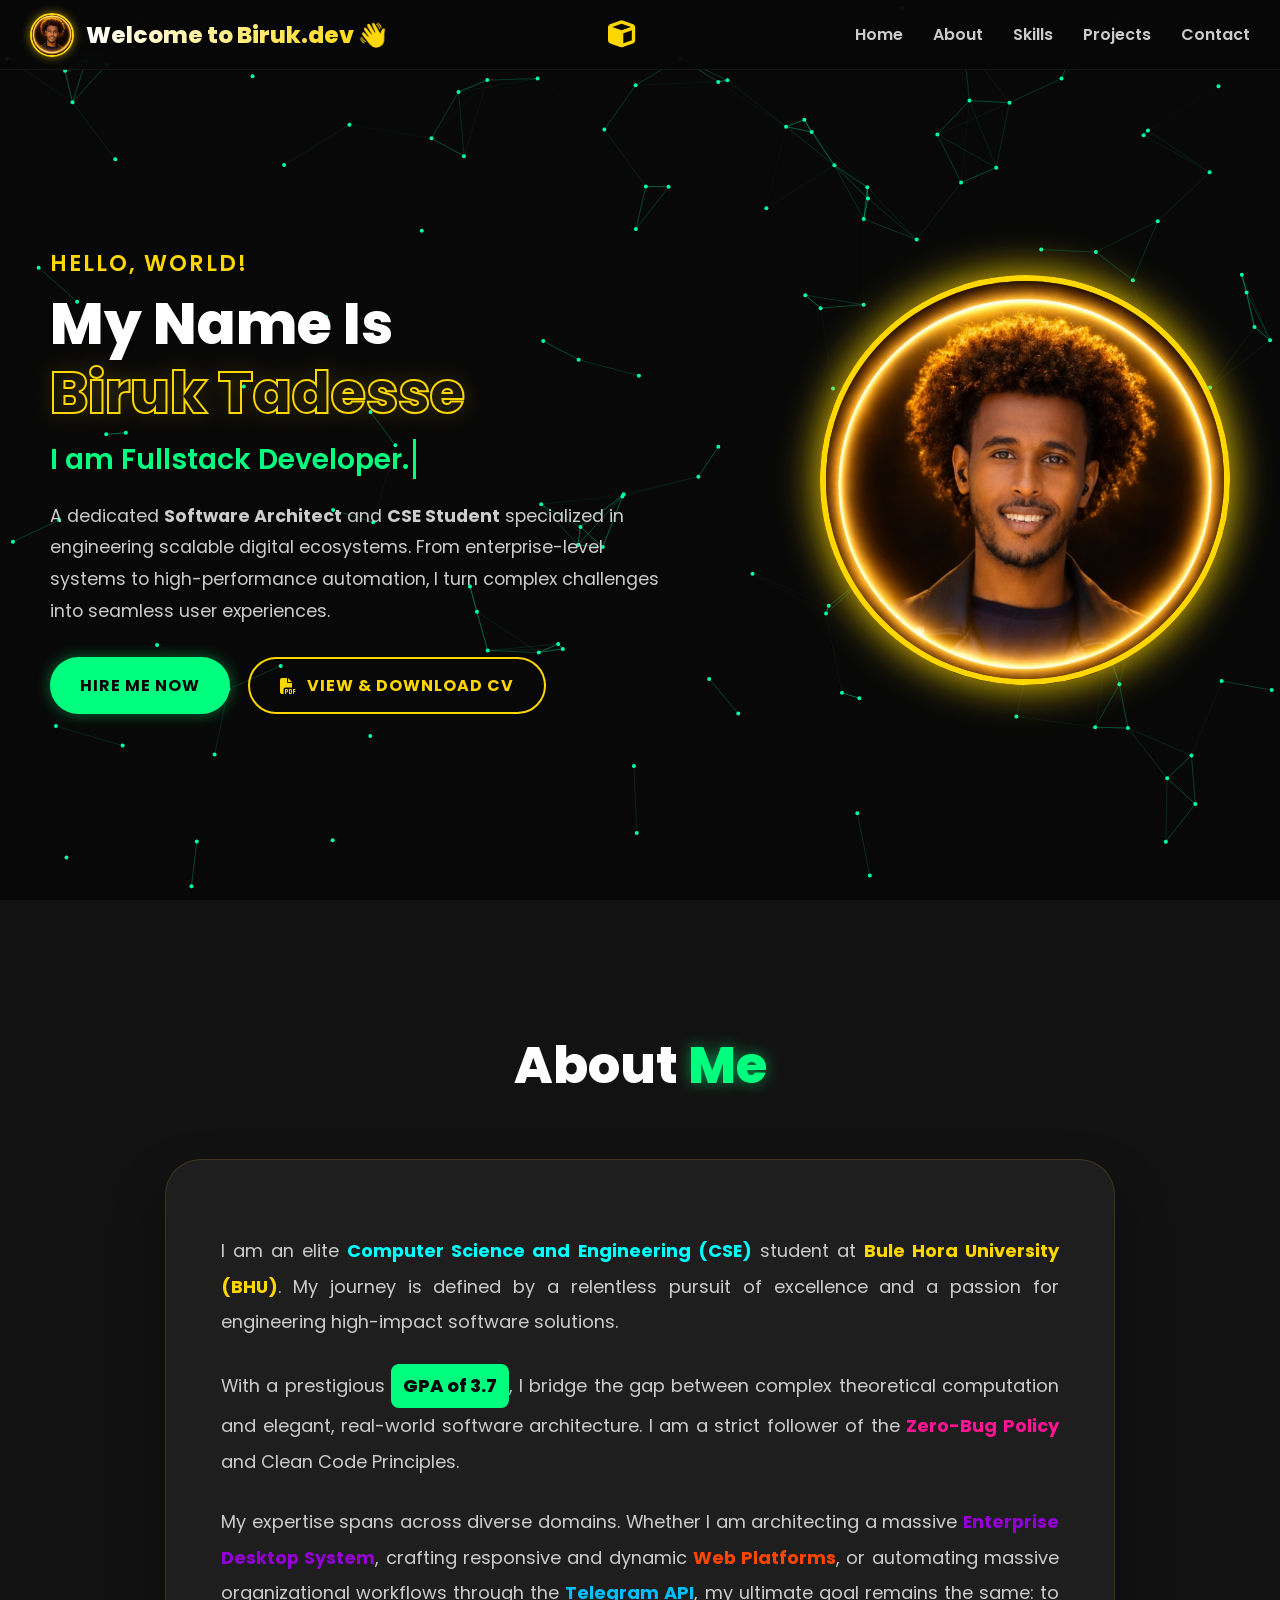
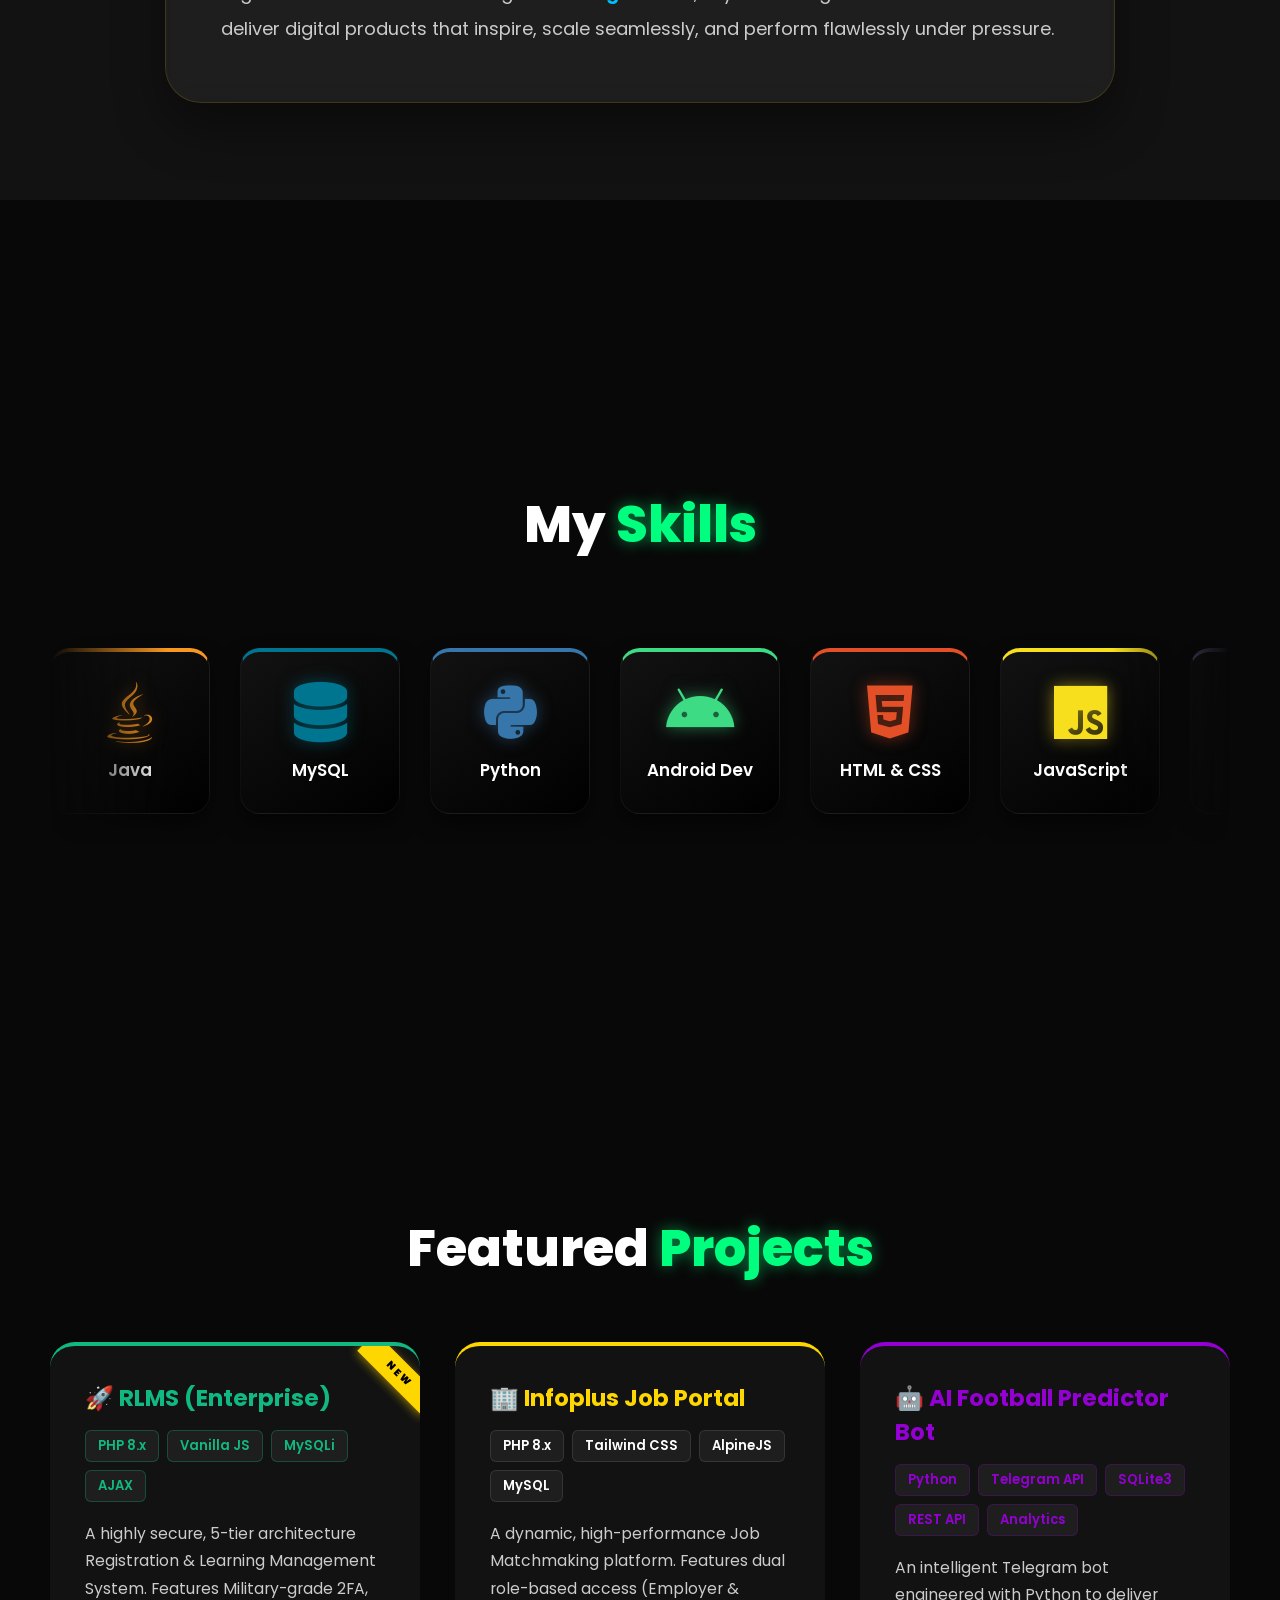
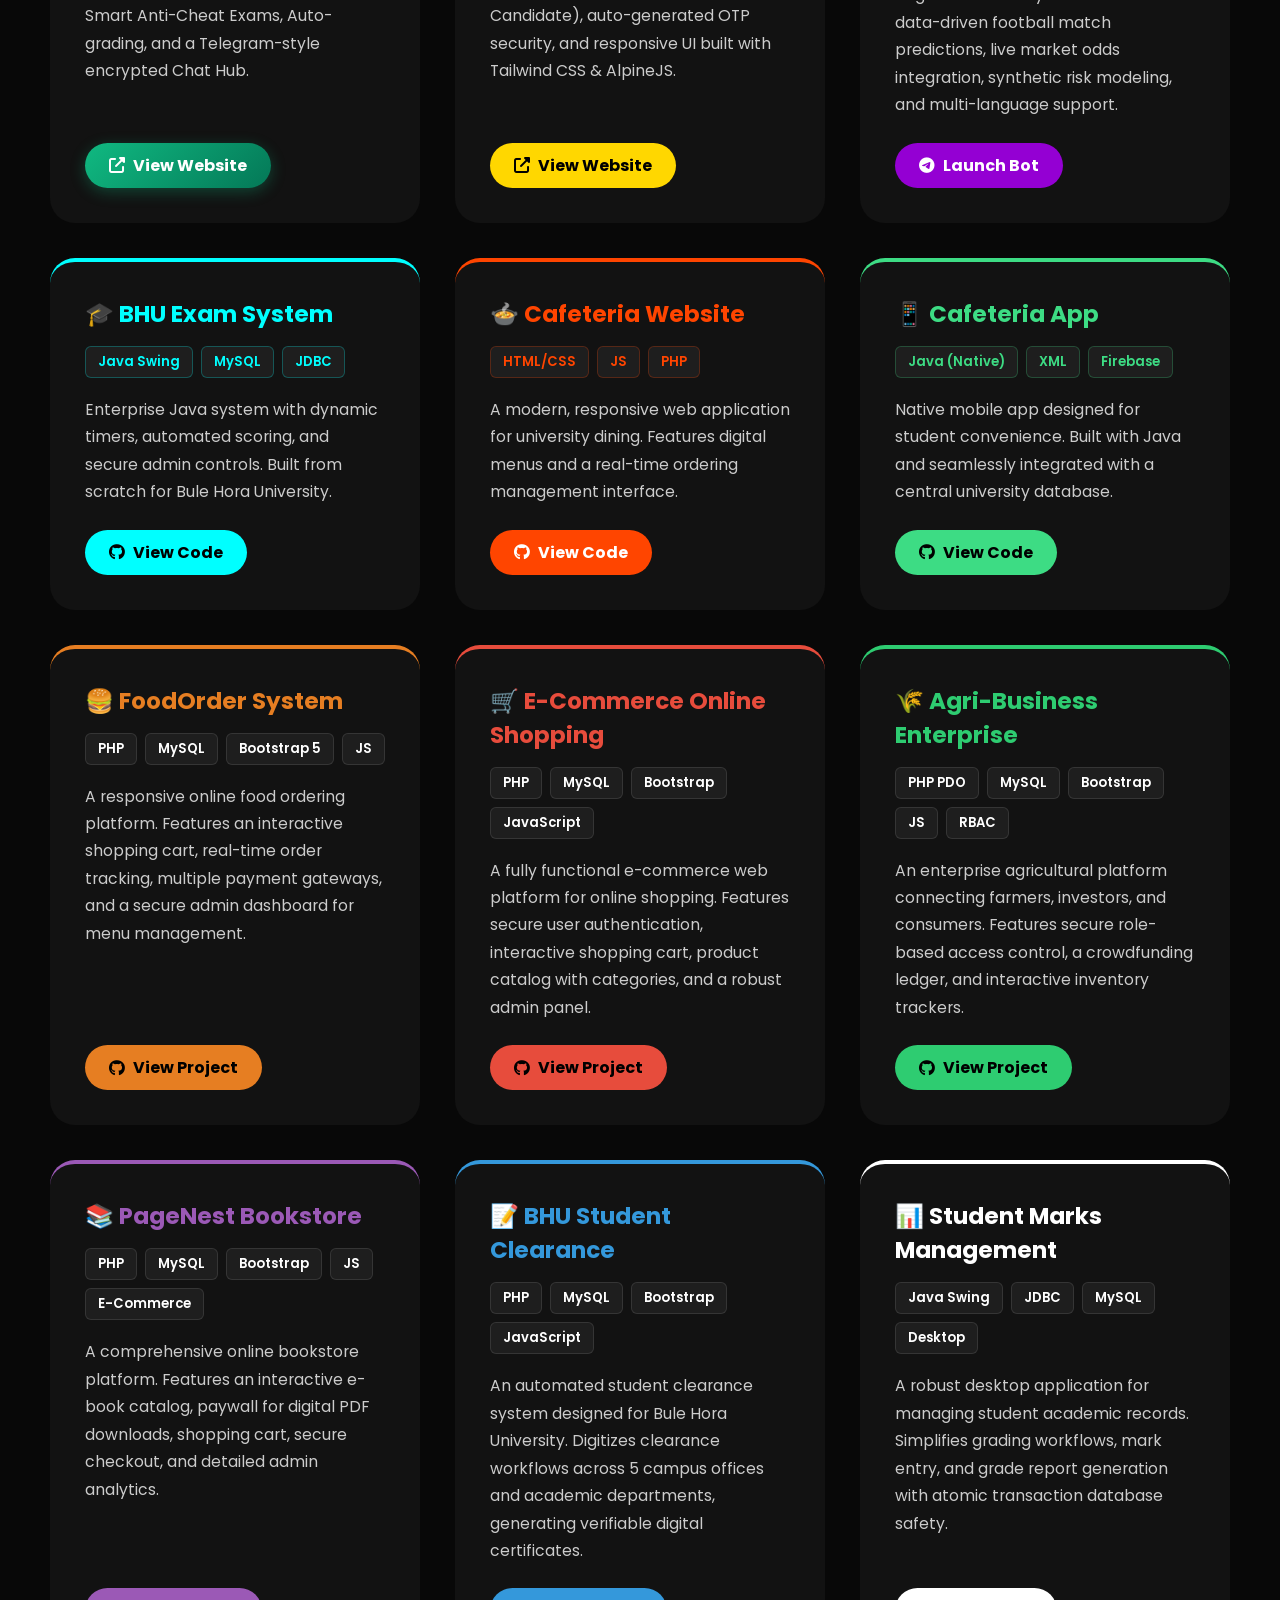
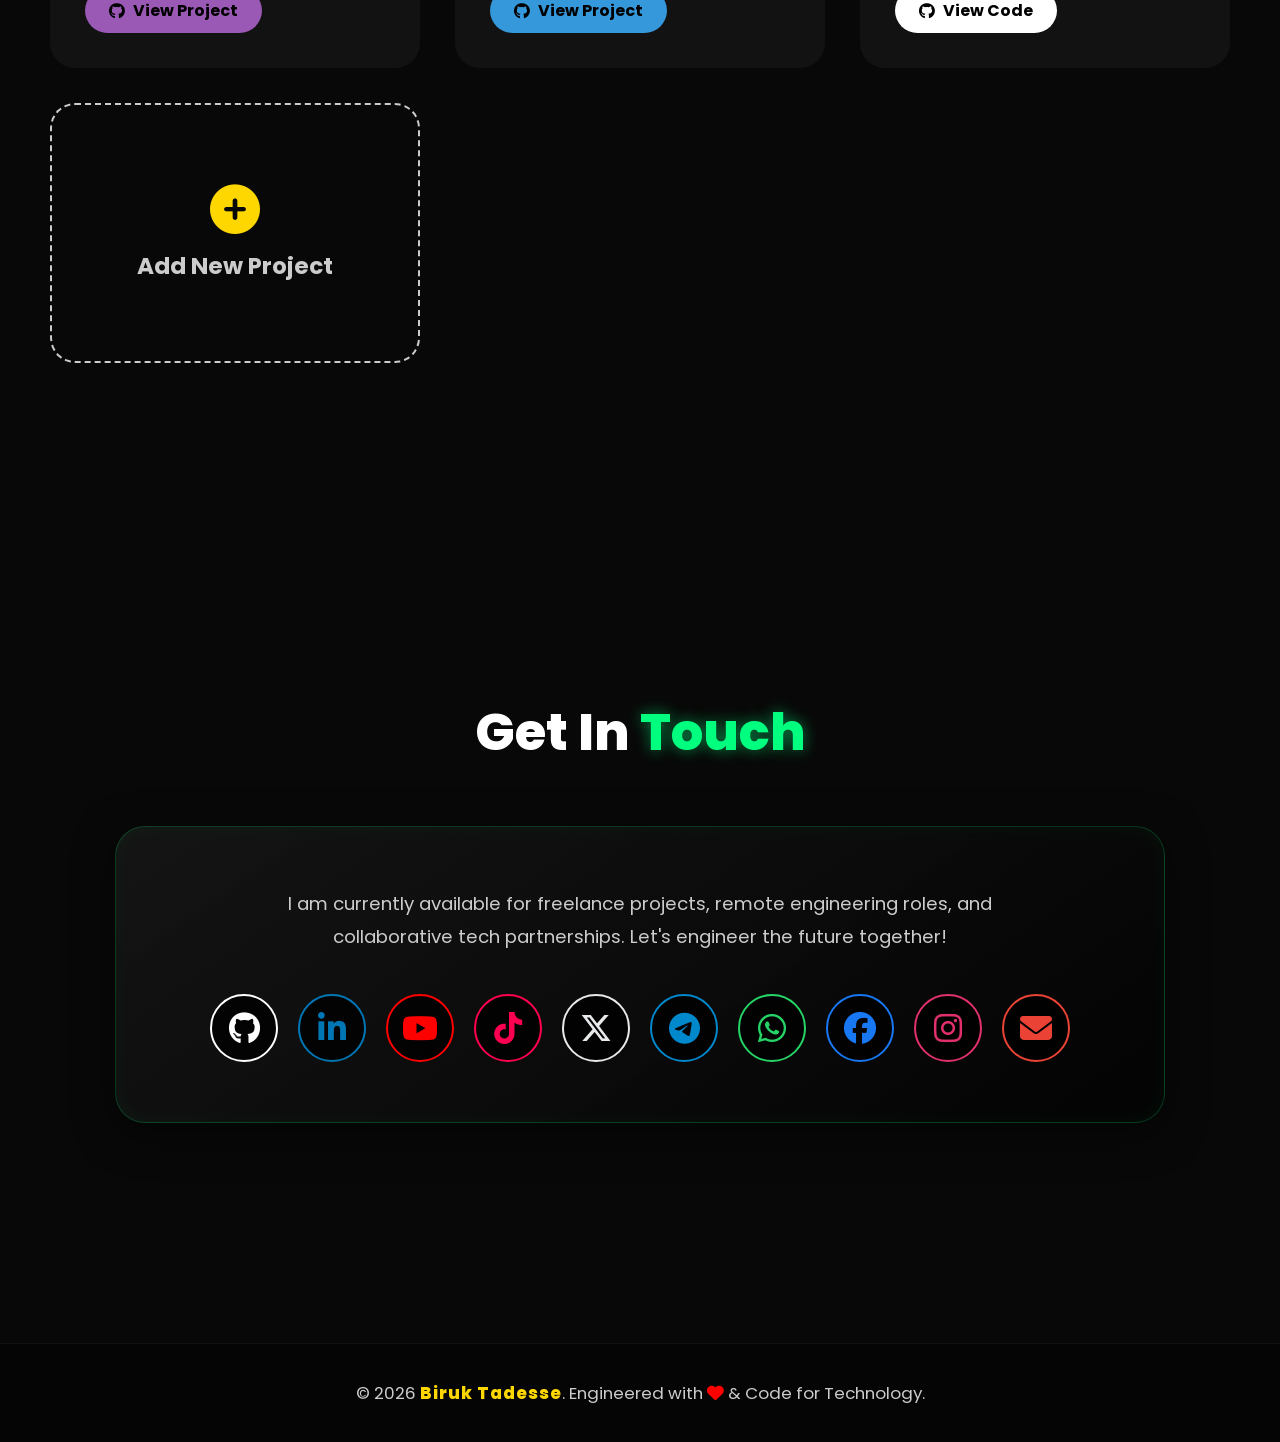
==== commit 4a155505: "Update print statement from 'Hello' to 'Goodbye'" ====
--- a/index.html
+++ b/index.html
@@ -3,363 +3,348 @@
 <head>
     <meta charset="UTF-8">
     <meta name="viewport" content="width=device-width, initial-scale=1.0">
-    <title>Biruk Tadesse | Software Architect &amp; Fullstack Developer</title>
-
-    <!-- SEO & Social Media Link Preview (Telegram, LinkedIn, WhatsApp) -->
-    <meta name="description" content="Portfolio of Biruk Tadesse — Computer Science & Engineering (CSE) student at Bule Hora University, Software Architect, and Fullstack Developer.">
-    <meta name="keywords" content="Biruk Tadesse, Software Architect, Fullstack Developer, CSE, Bule Hora University, Java, PHP, Python, JavaScript, Portfolio">
-    <meta name="author" content="Biruk Tadesse">
-    <meta name="theme-color" content="#080808">
-
-    <meta property="og:title" content="Biruk Tadesse | Professional Portfolio">
-    <meta property="og:description" content="Software Architect & CSE Student engineering scalable enterprise systems, web platforms, mobile apps, and automation bots.">
-    <meta property="og:type" content="website">
-    <meta property="og:url" content="https://birru2217.github.io/portfolio/">
-    <meta property="og:image" content="https://birru2217.github.io/portfolio/profilee.png">
-
-    <!-- Favicon & Mobile App Icon -->
+    <title>Biruk Tadesse | Portfolio</title>
+
+    <!-- FAVICON: Suuraa Tab Browser Gubbaatti Mul'isu -->
     <link rel="icon" type="image/png" href="profilee.png">
     <link rel="apple-touch-icon" href="profilee.png">
-
-    <!-- Google Fonts (Preconnect for faster loading) -->
-    <link rel="preconnect" href="https://fonts.googleapis.com">
-    <link rel="preconnect" href="https://fonts.gstatic.com" crossorigin>
-    <link href="https://fonts.googleapis.com/css2?family=Poppins:wght@300;400;600;700;800&display=swap" rel="stylesheet">
-
     <!-- Font Awesome Icons (Version 6.5.2) -->
     <link href="https://cdnjs.cloudflare.com/ajax/libs/font-awesome/6.5.2/css/all.min.css" rel="stylesheet">
-
+    <!-- Google Fonts -->
+    <link href="https://fonts.googleapis.com/css2?family=Poppins:wght@300;400;600;800&display=swap" rel="stylesheet">
     <!-- External CSS -->
     <link rel="stylesheet" href="style.css">
-
-    <!-- Electrical Particle Canvas Overlay -->
+    
+    <!-- CSS for Electrical Particle Effect -->
     <style>
         #networkCanvas {
             position: fixed;
-            inset: 0;
-            width: 100%;
-            height: 100%;
-            z-index: 2;
-            pointer-events: none; /* Clicks pass through to buttons & links */
+            top: 0;
+            left: 0;
+            width: 100vw;
+            height: 100vh;
+            z-index: 2; /* Ensures it stays above the background video */
+            pointer-events: none; /* Allows clicks to pass through to buttons (CRUCIAL) */
         }
     </style>
 </head>
 <body class="mode-3d">
-    <!-- ELECTRICAL PARTICLE NETWORK CANVAS -->
-    <canvas id="networkCanvas" aria-hidden="true"></canvas>
-
-    <!-- SNOWFALL CONTAINER -->
-    <div class="snow-container" id="snow" aria-hidden="true"></div>
-
-    <!-- NAVIGATION BAR -->
-    <nav aria-label="Primary Navigation">
-        <!-- Brand Logo -->
-        <a href="#home" class="logo" onclick="navigateTo('home'); return false;">
-            <img src="profile.png" alt="Biruk Tadesse Logo" class="nav-logo-img">
+    <!-- ELECTRICAL EFFECT CANVAS -->
+    <canvas id="networkCanvas"></canvas>
+
+    <div class="snow-container" id="snow"></div>
+    
+    <!-- NAVBAR -->
+    <nav>
+        <!-- LOGO -->
+        <a href="#home" class="logo">
+            <img src="profile.png" alt="Biruk Logo" class="nav-logo-img">
             <span class="logo-text">Welcome to Biruk.dev 👋</span>
         </a>
-
-        <!-- Navigation Menu Links -->
-        <ul class="nav-links" id="navLinks">
-            <li><a href="#home" onclick="navigateTo('home'); return false;">Home</a></li>
-            <li><a href="#about" onclick="navigateTo('about'); return false;">About</a></li>
-            <li><a href="#skills" onclick="navigateTo('skills'); return false;">Skills</a></li>
-            <li><a href="#projects" onclick="navigateTo('projects'); return false;">Projects</a></li>
-            <li><a href="#contact" onclick="navigateTo('contact'); return false;">Contact</a></li>
+        
+        <!-- 3D Toggle Button and Menu -->
+        <div style="display: flex; align-items: center; gap: 20px;">
+            <div class="mode-toggle" onclick="toggle3DMode()" title="Enable 3D Mode"><i class="fas fa-cube"></i></div>
+            <div class="menu-btn" onclick="toggleMenu()"><i class="fas fa-bars"></i></div>
+        </div>
+        <ul class="nav-links">
+            <li><a onclick="navigateTo('home')">Home</a></li>
+            <li><a onclick="navigateTo('about')">About</a></li>
+            <li><a onclick="navigateTo('skills')">Skills</a></li>
+            <li><a onclick="navigateTo('projects')">Projects</a></li>
+            <li><a onclick="navigateTo('contact')">Contact</a></li>
         </ul>
-
-        <!-- 3D / Snow Mode Toggle & Mobile Menu Button -->
-        <div class="nav-actions" style="display: flex; align-items: center; gap: 20px;">
-            <div class="mode-toggle" onclick="toggle3DMode()" title="Switch Background Mode (Video / Snow / Clean)" role="button" tabindex="0" aria-label="Switch Background Mode">
-                <i class="fas fa-cube"></i>
-            </div>
-            <div class="menu-btn" onclick="toggleMenu()" role="button" tabindex="0" aria-label="Toggle Navigation Menu">
-                <i class="fas fa-bars"></i>
-            </div>
-        </div>
     </nav>
 
-    <!-- MAIN CONTENT -->
-    <main>
-        <!-- 1. HOME SECTION -->
-        <section id="home">
-            <!-- Video Background -->
-            <div class="video-container" aria-hidden="true">
-                <video id="bgVideo" autoplay loop muted playsinline preload="metadata" poster="profile.png">
-                    <source src="bg-video.mp4" type="video/mp4">
-                </video>
-                <div class="video-overlay"></div>
-            </div>
-
-            <div class="home-content reveal">
-                <div class="greeting">HELLO, WORLD!</div>
-                <h1 class="name">My Name Is <br><span>Biruk Tadesse</span></h1>
-                <div class="typing-container">
-                    I am <span class="typing-text"></span>
-                </div>
-                <p class="home-description">
-                    A dedicated <strong>Software Architect</strong> and <strong>CSE Student</strong> specialized in engineering scalable digital ecosystems. From enterprise-level systems to high-performance automation, I turn complex challenges into seamless user experiences.
-                </p>
-                <div class="btn-group">
-                    <a href="#contact" class="btn-modern btn-green" onclick="navigateTo('contact'); return false;">
-                        <i class="fas fa-paper-plane"></i> Hire Me Now
-                    </a>
-                    <a href="my_cv.html" target="_blank" rel="noopener noreferrer" class="btn-modern btn-gold">
-                        <i class="fas fa-file-pdf"></i> View &amp; Download CV
-                    </a>
-                </div>
-            </div>
-
-            <div class="home-img-container reveal">
-                <div class="profile-img-box">
-                    <img src="profile.png" alt="Biruk Tadesse - Software Architect">
-                </div>
-            </div>
-        </section>
-
-        <!-- 2. ABOUT SECTION -->
-        <section id="about">
-            <h2 class="section-title reveal">About <span>Me</span></h2>
-            <div class="about-content reveal">
-                <p>
-                    I am an elite <strong class="color-text-1">Computer Science and Engineering (CSE)</strong> student at <strong class="color-text-2">Bule Hora University (BHU)</strong>. My journey is defined by a relentless pursuit of excellence and a passion for engineering high-impact software solutions.
-                </p>
-                <p>
-                    With a prestigious <span class="highlight-gpa color-bg-1">GPA of 3.7</span>, I bridge the gap between complex theoretical computation and elegant, real-world software architecture. I am a strict follower of the <strong class="color-text-3">Zero-Bug Policy</strong> and Clean Code Principles.
-                </p>
-                <p>
-                    My expertise spans across diverse domains. Whether I am architecting a massive <span class="color-text-4">Enterprise Desktop System</span>, crafting responsive and dynamic <span class="color-text-5">Web Platforms</span>, or automating massive organizational workflows through the <span class="color-text-6">Telegram API</span>, my ultimate goal remains the same: to deliver digital products that inspire, scale seamlessly, and perform flawlessly under pressure.
-                </p>
-            </div>
-        </section>
-
-        <!-- 3. SKILLS SECTION -->
-        <section id="skills">
-            <h2 class="section-title reveal">My <span>Skills</span></h2>
-            <div class="marquee-wrapper reveal">
-                <div class="marquee-track">
-                    <!-- Primary Skills Set -->
-                    <div class="skill-box color-skill-1"><i class="fab fa-java"></i><h3>Java</h3></div>
-                    <div class="skill-box color-skill-2"><i class="fas fa-database"></i><h3>MySQL</h3></div>
-                    <div class="skill-box color-skill-3"><i class="fab fa-python"></i><h3>Python</h3></div>
-                    <div class="skill-box color-skill-4"><i class="fab fa-android"></i><h3>Android Dev</h3></div>
-                    <div class="skill-box color-skill-5"><i class="fab fa-html5"></i><h3>HTML &amp; CSS</h3></div>
-                    <div class="skill-box color-skill-6"><i class="fab fa-js"></i><h3>JavaScript</h3></div>
-                    <div class="skill-box color-skill-7"><i class="fab fa-php"></i><h3>PHP</h3></div>
-                    <div class="skill-box color-skill-8"><i class="fab fa-telegram"></i><h3>Bot API</h3></div>
-                    <div class="skill-box color-skill-9"><i class="fab fa-git-alt"></i><h3>Git &amp; GitHub</h3></div>
-                    <div class="skill-box color-skill-10"><i class="fab fa-react"></i><h3>React</h3></div>
-                    <div class="skill-box color-skill-11"><i class="fas fa-leaf"></i><h3>Spring Boot</h3></div>
-                    <div class="skill-box color-skill-12"><i class="fas fa-code"></i><h3>C++</h3></div>
-                    <div class="skill-box color-skill-13"><i class="fab fa-figma"></i><h3>UI/UX</h3></div>
-
-                    <!-- Duplicate Set for Seamless Infinite Marquee -->
-                    <div class="skill-box color-skill-1" aria-hidden="true"><i class="fab fa-java"></i><h3>Java</h3></div>
-                    <div class="skill-box color-skill-2" aria-hidden="true"><i class="fas fa-database"></i><h3>MySQL</h3></div>
-                    <div class="skill-box color-skill-3" aria-hidden="true"><i class="fab fa-python"></i><h3>Python</h3></div>
-                    <div class="skill-box color-skill-4" aria-hidden="true"><i class="fab fa-android"></i><h3>Android Dev</h3></div>
-                    <div class="skill-box color-skill-5" aria-hidden="true"><i class="fab fa-html5"></i><h3>HTML &amp; CSS</h3></div>
-                    <div class="skill-box color-skill-6" aria-hidden="true"><i class="fab fa-js"></i><h3>JavaScript</h3></div>
-                    <div class="skill-box color-skill-7" aria-hidden="true"><i class="fab fa-php"></i><h3>PHP</h3></div>
-                    <div class="skill-box color-skill-8" aria-hidden="true"><i class="fab fa-telegram"></i><h3>Bot API</h3></div>
-                    <div class="skill-box color-skill-9" aria-hidden="true"><i class="fab fa-git-alt"></i><h3>Git &amp; GitHub</h3></div>
-                    <div class="skill-box color-skill-10" aria-hidden="true"><i class="fab fa-react"></i><h3>React</h3></div>
-                    <div class="skill-box color-skill-11" aria-hidden="true"><i class="fas fa-leaf"></i><h3>Spring Boot</h3></div>
-                    <div class="skill-box color-skill-12" aria-hidden="true"><i class="fas fa-code"></i><h3>C++</h3></div>
-                    <div class="skill-box color-skill-13" aria-hidden="true"><i class="fab fa-figma"></i><h3>UI/UX</h3></div>
-                </div>
-            </div>
-        </section>
-
-        <!-- 4. PROJECTS SECTION -->
-        <section id="projects">
-            <h2 class="section-title reveal">Featured <span>Projects</span></h2>
-            <div class="projects-grid" id="dynamic-projects-container">
-                <!-- Dynamic project cards rendered by script.js -->
-            </div>
-        </section>
-
-        <!-- 5. CONTACT SECTION -->
-        <section id="contact">
-            <h2 class="section-title reveal">Get In <span>Touch</span></h2>
-            <div class="contact-container reveal">
-                <p>
-                    I am currently available for freelance projects, remote engineering roles, and collaborative tech partnerships. Let's engineer the future together!
-                </p>
-                <div class="social-icons-contact">
-                    <a href="https://github.com/birru2217" target="_blank" rel="noopener noreferrer" title="GitHub" aria-label="GitHub" class="spin-icon contact-github"><i class="fab fa-github"></i></a>
-                    <a href="https://www.linkedin.com/in/biruktadesse1" target="_blank" rel="noopener noreferrer" title="LinkedIn" aria-label="LinkedIn" class="spin-icon contact-linkedin"><i class="fab fa-linkedin-in"></i></a>
-                    <a href="https://www.youtube.com/@brex-media" target="_blank" rel="noopener noreferrer" title="YouTube" aria-label="YouTube" class="spin-icon contact-youtube"><i class="fab fa-youtube"></i></a>
-                    <a href="https://www.tiktok.com/@birru2217" target="_blank" rel="noopener noreferrer" title="TikTok" aria-label="TikTok" class="spin-icon contact-tiktok"><i class="fab fa-tiktok"></i></a>
-                    <a href="https://twitter.com/birru2217" target="_blank" rel="noopener noreferrer" title="X (Twitter)" aria-label="X (Twitter)" class="spin-icon contact-x"><i class="fab fa-x-twitter"></i></a>
-                    <a href="https://t.me/brex2217" target="_blank" rel="noopener noreferrer" title="Telegram" aria-label="Telegram" class="spin-icon contact-telegram"><i class="fab fa-telegram"></i></a>
-                    <a href="https://wa.me/qr/BDSXDWGVVXDEC1" target="_blank" rel="noopener noreferrer" title="WhatsApp" aria-label="WhatsApp" class="spin-icon contact-whatsapp"><i class="fab fa-whatsapp"></i></a>
-                    <a href="https://www.facebook.com/profile.php?id=61564927622966" target="_blank" rel="noopener noreferrer" title="Facebook" aria-label="Facebook" class="spin-icon contact-facebook"><i class="fab fa-facebook-f"></i></a>
-                    <a href="https://www.instagram.com/brex2217?igsh=NXljaTloMnJycWFq" target="_blank" rel="noopener noreferrer" title="Instagram" aria-label="Instagram" class="spin-icon contact-instagram"><i class="fab fa-instagram"></i></a>
-                    <a href="mailto:tadesebiruk515@gmail.com" title="Email" aria-label="Email" class="spin-icon contact-email"><i class="fas fa-envelope"></i></a>
-                </div>
-            </div>
-        </section>
-    </main>
-
-    <!-- ADD PROJECT MODAL (Developer CMS) -->
-    <div class="project-modal" id="addProjectModal" role="dialog" aria-modal="true" aria-labelledby="modalTitle">
+    <!-- 1. HOME SECTION -->
+    <section id="home">
+        <!-- VIDEO BACKGROUND -->
+        <div class="video-container">
+            <video id="bgVideo" autoplay loop muted playsinline>
+                <source src="bg-video.mp4" type="video/mp4">
+            </video>
+            <div class="video-overlay"></div> 
+        </div>
+
+        <div class="home-content reveal">
+            <div class="greeting">HELLO, WORLD!</div>
+            <h1 class="name">My Name Is <br><span>Biruk Tadesse</span></h1>        
+            <div class="typing-container">
+                I am <span class="typing-text"></span>
+            </div>
+            <p class="home-description">
+                A dedicated <b>Software Architect</b> and <b>CSE Student</b> specialized in engineering scalable digital ecosystems. From enterprise-level systems to high-performance automation, I turn complex challenges into seamless user experiences.
+            </p>
+            <div class="btn-group">
+                <a href="#contact" class="btn-modern btn-green">Hire Me Now</a>
+                <a href="my_cv.html" target="_blank" class="btn-modern btn-gold">
+                    <i class="fas fa-file-pdf"></i> View & Download CV
+                </a>
+            </div>
+        </div>
+
+        <div class="home-img-container reveal">
+            <div class="profile-img-box">
+                <img src="profile.png" alt="Biruk Tadesse">
+            </div>
+        </div>
+    </section>
+
+    <!-- 2. ABOUT SECTION -->
+    <section id="about">
+        <h2 class="section-title reveal">About <span>Me</span></h2>
+        <div class="about-content reveal">
+            <p>
+                I am an elite <strong class="color-text-1">Computer Science and Engineering (CSE)</strong> student at <strong class="color-text-2">Bule Hora University (BHU)</strong>. My journey is defined by a relentless pursuit of excellence and a passion for engineering high-impact software solutions. 
+            </p>
+            <p>
+                With a prestigious <span class="highlight-gpa color-bg-1">GPA of 3.7</span>, I bridge the gap between complex theoretical computation and elegant, real-world software architecture. I am a strict follower of the <strong class="color-text-3">Zero-Bug Policy</strong> and Clean Code Principles.
+            </p>
+            <p>
+                My expertise spans across diverse domains. Whether I am architecting a massive <span class="color-text-4">Enterprise Desktop System</span>, crafting responsive and dynamic <span class="color-text-5">Web Platforms</span>, or automating massive organizational workflows through the <span class="color-text-6">Telegram API</span>, my ultimate goal remains the same: to deliver digital products that inspire, scale seamlessly, and perform flawlessly under pressure.
+            </p>
+        </div>
+    </section>
+
+    <!-- 3. SKILLS SECTION -->
+    <section id="skills">
+        <h2 class="section-title reveal">My <span>Skills</span></h2>
+        <div class="marquee-wrapper reveal">
+            <div class="marquee-track">
+                <!-- Skills List -->
+                <div class="skill-box color-skill-1"><i class="fab fa-java"></i><h3>Java</h3></div>
+                <div class="skill-box color-skill-2"><i class="fas fa-database"></i><h3>MySQL</h3></div>
+                <div class="skill-box color-skill-3"><i class="fab fa-python"></i><h3>Python</h3></div>
+                <div class="skill-box color-skill-4"><i class="fab fa-android"></i><h3>Android Dev</h3></div>
+                <div class="skill-box color-skill-5"><i class="fab fa-html5"></i><h3>HTML & CSS</h3></div>
+                <div class="skill-box color-skill-6"><i class="fab fa-js"></i><h3>JavaScript</h3></div>
+                <div class="skill-box color-skill-7"><i class="fab fa-php"></i><h3>PHP</h3></div>
+                <div class="skill-box color-skill-8"><i class="fab fa-telegram"></i><h3>Bot API</h3></div>
+                <div class="skill-box color-skill-9"><i class="fab fa-git-alt"></i><h3>Git & GitHub</h3></div>
+                <div class="skill-box color-skill-10"><i class="fab fa-react"></i><h3>React</h3></div>
+                <div class="skill-box color-skill-11"><i class="fas fa-leaf"></i><h3>Spring Boot</h3></div>
+                <div class="skill-box color-skill-12"><i class="fas fa-code"></i><h3>C++</h3></div>
+                <div class="skill-box color-skill-13"><i class="fab fa-figma"></i><h3>UI/UX</h3></div>
+
+                 <!-- Skills List -->
+                <div class="skill-box color-skill-1"><i class="fab fa-java"></i><h3>Java</h3></div>
+                <div class="skill-box color-skill-2"><i class="fas fa-database"></i><h3>MySQL</h3></div>
+                <div class="skill-box color-skill-3"><i class="fab fa-python"></i><h3>Python</h3></div>
+                <div class="skill-box color-skill-4"><i class="fab fa-android"></i><h3>Android Dev</h3></div>
+                <div class="skill-box color-skill-5"><i class="fab fa-html5"></i><h3>HTML & CSS</h3></div>
+                <div class="skill-box color-skill-6"><i class="fab fa-js"></i><h3>JavaScript</h3></div>
+                <div class="skill-box color-skill-7"><i class="fab fa-php"></i><h3>PHP</h3></div>
+                <div class="skill-box color-skill-8"><i class="fab fa-telegram"></i><h3>Bot API</h3></div>
+                <div class="skill-box color-skill-9"><i class="fab fa-git-alt"></i><h3>Git & GitHub</h3></div>
+                <div class="skill-box color-skill-10"><i class="fab fa-react"></i><h3>React</h3></div>
+                <div class="skill-box color-skill-11"><i class="fas fa-leaf"></i><h3>Spring Boot</h3></div>
+                <div class="skill-box color-skill-12"><i class="fas fa-code"></i><h3>C++</h3></div>
+                <div class="skill-box color-skill-13"><i class="fab fa-figma"></i><h3>UI/UX</h3></div>
+
+                 <!-- Skills List -->
+                <div class="skill-box color-skill-1"><i class="fab fa-java"></i><h3>Java</h3></div>
+                <div class="skill-box color-skill-2"><i class="fas fa-database"></i><h3>MySQL</h3></div>
+                <div class="skill-box color-skill-3"><i class="fab fa-python"></i><h3>Python</h3></div>
+                <div class="skill-box color-skill-4"><i class="fab fa-android"></i><h3>Android Dev</h3></div>
+                <div class="skill-box color-skill-5"><i class="fab fa-html5"></i><h3>HTML & CSS</h3></div>
+                <div class="skill-box color-skill-6"><i class="fab fa-js"></i><h3>JavaScript</h3></div>
+                <div class="skill-box color-skill-7"><i class="fab fa-php"></i><h3>PHP</h3></div>
+                <div class="skill-box color-skill-8"><i class="fab fa-telegram"></i><h3>Bot API</h3></div>
+                <div class="skill-box color-skill-9"><i class="fab fa-git-alt"></i><h3>Git & GitHub</h3></div>
+                <div class="skill-box color-skill-10"><i class="fab fa-react"></i><h3>React</h3></div>
+                <div class="skill-box color-skill-11"><i class="fas fa-leaf"></i><h3>Spring Boot</h3></div>
+                <div class="skill-box color-skill-12"><i class="fas fa-code"></i><h3>C++</h3></div>
+                <div class="skill-box color-skill-13"><i class="fab fa-figma"></i><h3>UI/UX</h3></div>
+                
+                <!-- Duplicate for continuous scrolling -->
+                <div class="skill-box color-skill-1"><i class="fab fa-java"></i><h3>Java</h3></div>
+                <div class="skill-box color-skill-2"><i class="fas fa-database"></i><h3>MySQL</h3></div>
+                <div class="skill-box color-skill-3"><i class="fab fa-python"></i><h3>Python</h3></div>
+                <div class="skill-box color-skill-4"><i class="fab fa-android"></i><h3>Android Dev</h3></div>
+                <div class="skill-box color-skill-5"><i class="fab fa-html5"></i><h3>HTML & CSS</h3></div>
+                <div class="skill-box color-skill-6"><i class="fab fa-js"></i><h3>JavaScript</h3></div>
+                <div class="skill-box color-skill-7"><i class="fab fa-php"></i><h3>PHP</h3></div>
+                <div class="skill-box color-skill-8"><i class="fab fa-telegram"></i><h3>Bot API</h3></div>
+                <div class="skill-box color-skill-9"><i class="fab fa-git-alt"></i><h3>Git & GitHub</h3></div>
+                <div class="skill-box color-skill-10"><i class="fab fa-react"></i><h3>React</h3></div>
+                <div class="skill-box color-skill-11"><i class="fas fa-leaf"></i><h3>Spring Boot</h3></div>
+                <div class="skill-box color-skill-12"><i class="fas fa-code"></i><h3>C++</h3></div>
+                <div class="skill-box color-skill-13"><i class="fab fa-figma"></i><h3>UI/UX</h3></div>
+            </div>
+        </div>
+    </section>
+
+    <!-- 4. PROJECTS SECTION -->
+    <section id="projects">
+        <h2 class="section-title reveal">Featured <span>Projects</span></h2>
+        <div class="projects-grid" id="dynamic-projects-container">
+            <!-- Dynamic project cards will be appended here -->
+        </div>
+    </section>
+
+    <!-- 5. CONTACT SECTION -->
+    <section id="contact">
+        <h2 class="section-title reveal">Get In <span>Touch</span></h2>
+        <div class="contact-container reveal">
+            <p>I am currently available for freelance projects, remote engineering roles, and collaborative tech partnerships. Let's engineer the future together!</p>
+            <div class="social-icons-contact">
+                <a href="https://github.com/birru2217" target="_blank" title="GitHub" class="spin-icon contact-github"><i class="fab fa-github"></i></a>
+                <a href="https://www.linkedin.com/in/biruktadesse1" target="_blank" title="LinkedIn" class="spin-icon contact-linkedin"><i class="fab fa-linkedin-in"></i></a>
+                <a href="https://www.youtube.com/@brex-media" target="_blank" title="YouTube" class="spin-icon contact-youtube"><i class="fab fa-youtube"></i></a>
+                <a href="https://www.tiktok.com/@birru2217" target="_blank" title="TikTok" class="spin-icon contact-tiktok"><i class="fab fa-tiktok"></i></a>
+                <a href="https://twitter.com/birru2217" target="_blank" title="X (Twitter)" class="spin-icon contact-x"><i class="fab fa-x-twitter"></i></a>
+                <a href="https://t.me/brex2217" target="_blank" title="Telegram" class="spin-icon contact-telegram"><i class="fab fa-telegram"></i></a>
+                <a href="https://wa.me/qr/BDSXDWGVVXDEC1" target="_blank" title="WhatsApp" class="spin-icon contact-whatsapp"><i class="fab fa-whatsapp"></i></a>
+                <a href="https://www.facebook.com/profile.php?id=61564927622966" target="_blank" title="Facebook" class="spin-icon contact-facebook"><i class="fab fa-facebook"></i></a>
+                <a href="https://www.instagram.com/brex2217?igsh=NXljaTloMnJycWFq" target="_blank" title="Instagram" class="spin-icon contact-instagram"><i class="fab fa-instagram"></i></a>
+                <a href="mailto:tadesebiruk515@gmail.com" title="Email" class="spin-icon contact-email"><i class="fas fa-envelope"></i></a>
+            </div>
+        </div>
+    </section>
+
+    <!-- MAGIC: ADD PROJECT MODAL -->
+    <div class="project-modal" id="addProjectModal">
         <div class="modal-box">
-            <h2 id="modalTitle"><i class="fas fa-plus-circle"></i> Add New Project</h2>
-            <input type="text" id="p_title" placeholder="Project Title (e.g. 💻 E-Commerce)" aria-label="Project Title" required>
-            <input type="text" id="p_tags" placeholder="Tech Tags (Comma separated: PHP, JS, CSS)" aria-label="Tech Tags" required>
-            <textarea id="p_desc" rows="3" placeholder="Project Description..." aria-label="Project Description" required></textarea>
-            <input type="text" id="p_link" placeholder="GitHub / Demo URL" aria-label="Project URL" required>
-            <input type="text" id="p_color" placeholder="Theme Color (e.g. #FF00FF)" aria-label="Theme Color" required>
-
-            <button type="button" class="btn-save" onclick="saveNewProject()">Save Project</button>
-            <button type="button" class="btn-cancel" onclick="closeProjectModal()">Cancel</button>
+            <h2><i class="fas fa-plus-circle"></i> Add New Project</h2>
+            <input type="text" id="p_title" placeholder="Project Title (e.g. 💻 E-Commerce)" required>
+            <input type="text" id="p_tags" placeholder="Tech Tags (Comma separated: PHP, JS, CSS)" required>
+            <textarea id="p_desc" rows="3" placeholder="Project Description..." required></textarea>
+            <input type="text" id="p_link" placeholder="GitHub / Demo URL" required>
+            <input type="text" id="p_color" placeholder="Theme Color (e.g. #FF00FF)" required>
+            
+            <button class="btn-save" onclick="saveNewProject()">Save Project</button>
+            <button class="btn-cancel" onclick="closeProjectModal()">Cancel</button>
         </div>
     </div>
 
     <!-- FOOTER -->
     <footer class="modern-footer">
-        <p>&copy; 2026 <span class="footer-name">Biruk Tadesse</span>. Engineered with <i class="fas fa-heart pulse-heart"></i> &amp; Code for Technology.</p>
+        <p>&copy; 2026 <span class="footer-name">Biruk Tadesse</span>. Engineered with <i class="fas fa-heart pulse-heart"></i> & Code for Technology.</p>
     </footer>
 
-    <!-- Main Portfolio Script -->
+    <!-- Include JavaScript File -->
     <script src="script.js"></script>
 
-    <!-- Optimized Electrical Particle Effect -->
+    <!-- JAVASCRIPT FOR ELECTRICAL PARTICLE EFFECT -->
     <script>
-        (() => {
-            const canvas = document.getElementById('networkCanvas');
-            if (!canvas) return;
-            const ctx = canvas.getContext('2d');
-
-            let width = window.innerWidth;
-            let height = window.innerHeight;
-            let particlesArray = [];
-            let animationId = null;
-
-            const mouse = { x: null, y: null, radius: 130 };
-
-            function setCanvasSize() {
-                width = window.innerWidth;
-                height = window.innerHeight;
-                canvas.width = width;
-                canvas.height = height;
-            }
-
-            window.addEventListener('mousemove', (e) => {
-                mouse.x = e.clientX;
-                mouse.y = e.clientY;
-            }, { passive: true });
-
-            window.addEventListener('mouseout', () => {
-                mouse.x = null;
-                mouse.y = null;
-            });
-
-            class Particle {
-                constructor(x, y) {
-                    this.x = x;
-                    this.y = y;
-                    this.size = width < 768 ? 1.5 : 2;
-                    this.speedX = (Math.random() - 0.5) * 1.2;
-                    this.speedY = (Math.random() - 0.5) * 1.2;
-                    this.color = '#00ffaa';
-                }
-                update() {
-                    this.x += this.speedX;
-                    this.y += this.speedY;
-                    if (this.x < 0 || this.x > width) this.speedX *= -1;
-                    if (this.y < 0 || this.y > height) this.speedY *= -1;
-                }
-                draw() {
-                    ctx.fillStyle = this.color;
-                    ctx.beginPath();
-                    ctx.arc(this.x, this.y, this.size, 0, Math.PI * 2);
-                    ctx.fill();
-                }
-            }
-
-            function init() {
-                particlesArray = [];
-                const isMobile = width < 768;
-                const density = isMobile ? 16000 : 9500;
-                const maxParticles = isMobile ? 45 : 90;
-                const count = Math.min(Math.floor((width * height) / density), maxParticles);
-
-                for (let i = 0; i < count; i++) {
-                    particlesArray.push(new Particle(Math.random() * width, Math.random() * height));
-                }
-            }
-
-            function connect() {
-                const maxDist = width < 768 ? 75 : 95;
-                for (let a = 0; a < particlesArray.length; a++) {
-                    for (let b = a + 1; b < particlesArray.length; b++) {
-                        const dx = particlesArray[a].x - particlesArray[b].x;
-                        const dy = particlesArray[a].y - particlesArray[b].y;
-                        const dist = Math.hypot(dx, dy);
-
-                        if (dist < maxDist) {
-                            ctx.strokeStyle = `rgba(0, 255, 170, ${(1 - dist / maxDist) * 0.6})`;
-                            ctx.lineWidth = 0.6;
-                            ctx.beginPath();
-                            ctx.moveTo(particlesArray[a].x, particlesArray[a].y);
-                            ctx.lineTo(particlesArray[b].x, particlesArray[b].y);
-                            ctx.stroke();
-                        }
-                    }
-
-                    if (mouse.x !== null && mouse.y !== null) {
-                        const mouseDx = particlesArray[a].x - mouse.x;
-                        const mouseDy = particlesArray[a].y - mouse.y;
-                        const mouseDist = Math.hypot(mouseDx, mouseDy);
-
-                        if (mouseDist < mouse.radius) {
-                            ctx.strokeStyle = `rgba(0, 255, 170, ${1 - mouseDist / mouse.radius})`;
-                            ctx.lineWidth = 1;
-                            ctx.beginPath();
-                            ctx.moveTo(particlesArray[a].x, particlesArray[a].y);
-                            ctx.lineTo(mouse.x, mouse.y);
-                            ctx.stroke();
-                        }
+        const canvas = document.getElementById('networkCanvas');
+        const ctx = canvas.getContext('2d');
+
+        // Set canvas dimensions to cover the full window
+        canvas.width = window.innerWidth;
+        canvas.height = window.innerHeight;
+
+        let particlesArray = [];
+        
+        // Mouse tracking object
+        const mouse = { x: null, y: null, radius: 130 };
+
+        window.addEventListener('mousemove', (e) => {
+            mouse.x = e.clientX;
+            mouse.y = e.clientY;
+        });
+
+        // Disconnect lines when mouse leaves the window
+        window.addEventListener('mouseout', () => {
+            mouse.x = null;
+            mouse.y = null;
+        });
+
+        // Particle Class
+        class Particle {
+            constructor(x, y) {
+                this.x = x;
+                this.y = y;
+                this.size = 2; // Particle size
+                this.speedX = (Math.random() - 0.5) * 1.5; // X-axis speed
+                this.speedY = (Math.random() - 0.5) * 1.5; // Y-axis speed
+                this.color = '#00ffaa'; // Neon Green color
+            }
+            update() {
+                this.x += this.speedX;
+                this.y += this.speedY;
+
+                // Bounce off the screen borders
+                if (this.x < 0 || this.x > canvas.width) this.speedX *= -1;
+                if (this.y < 0 || this.y > canvas.height) this.speedY *= -1;
+            }
+            draw() {
+                ctx.fillStyle = this.color;
+                ctx.beginPath();
+                ctx.arc(this.x, this.y, this.size, 0, Math.PI * 2);
+                ctx.fill();
+            }
+        }
+
+        // Initialize particles
+        function init() {
+            particlesArray = [];
+            // Calculate an optimal number of particles based on screen size
+            const numberOfParticles = (canvas.width * canvas.height) / 8500;
+            for (let i = 0; i < numberOfParticles; i++) {
+                const x = Math.random() * canvas.width;
+                const y = Math.random() * canvas.height;
+                particlesArray.push(new Particle(x, y));
+            }
+        }
+
+        // Connect particles with network lines
+        function connect() {
+            for (let a = 0; a < particlesArray.length; a++) {
+                for (let b = a; b < particlesArray.length; b++) {
+                    const dx = particlesArray[a].x - particlesArray[b].x;
+                    const dy = particlesArray[a].y - particlesArray[b].y;
+                    const distance = Math.hypot(dx, dy); // Calculate distance
+
+                    // Connect particles to each other
+                    if (distance < 90) {
+                        ctx.strokeStyle = `rgba(0, 255, 170, ${1 - distance / 90})`; // Neon Green lines
+                        ctx.lineWidth = 0.5;
+                        ctx.beginPath();
+                        ctx.moveTo(particlesArray[a].x, particlesArray[a].y);
+                        ctx.lineTo(particlesArray[b].x, particlesArray[b].y);
+                        ctx.stroke();
                     }
                 }
-            }
-
-            function animate() {
-                ctx.clearRect(0, 0, width, height);
-                for (let i = 0; i < particlesArray.length; i++) {
-                    particlesArray[i].update();
-                    particlesArray[i].draw();
+
+                // Connect particles to the mouse cursor
+                if(mouse.x != null && mouse.y != null) {
+                    const mouseDx = particlesArray[a].x - mouse.x;
+                    const mouseDy = particlesArray[a].y - mouse.y;
+                    const mouseDist = Math.hypot(mouseDx, mouseDy);
+
+                    if (mouseDist < mouse.radius) {
+                        ctx.strokeStyle = `rgba(0, 255, 170, ${1 - mouseDist / mouse.radius})`;
+                        ctx.lineWidth = 1;
+                        ctx.beginPath();
+                        ctx.moveTo(particlesArray[a].x, particlesArray[a].y);
+                        ctx.lineTo(mouse.x, mouse.y);
+                        ctx.stroke();
+                    }
                 }
-                connect();
-                animationId = requestAnimationFrame(animate);
-            }
-
-            // Pause animation when browser tab is hidden (saves battery)
-            document.addEventListener('visibilitychange', () => {
-                if (document.hidden) {
-                    cancelAnimationFrame(animationId);
-                } else {
-                    animate();
-                }
-            });
-
-            // Only re-init on actual width change (prevents mobile scroll bar jitter)
-            let lastWidth = window.innerWidth;
-            window.addEventListener('resize', () => {
-                const newWidth = window.innerWidth;
-                setCanvasSize();
-                if (newWidth !== lastWidth) {
-                    lastWidth = newWidth;
-                    init();
-                }
-            });
-
-            setCanvasSize();
+            }
+        }
+
+        // Animation loop
+        function animate() {
+            ctx.clearRect(0, 0, canvas.width, canvas.height); // Clear the previous frame
+            for (let i = 0; i < particlesArray.length; i++) {
+                particlesArray[i].update();
+                particlesArray[i].draw();
+            }
+            connect();
+            requestAnimationFrame(animate);
+        }
+
+        init();
+        animate();
+
+        // Adjust canvas size automatically on window resize
+        window.addEventListener('resize', () => {
+            canvas.width = window.innerWidth;
+            canvas.height = window.innerHeight;
             init();
-            animate();
-        })();
+        });
     </script>
 </body>
 </html>
--- a/style.css
+++ b/style.css
@@ -1,3 +1,8 @@
+/* =========================================================
+   BIRUK TADESSE - PROFESSIONAL PORTFOLIO STYLESHEET
+   Responsive: Desktop, Tablet & Mobile Optimized
+   ========================================================= */
+
 /* --- 1. CORE VARIABLES & GLOBAL STYLES --- */
 :root {
     --bg-black: #080808;
@@ -6,7 +11,7 @@
     --green: #00FF7F;
     --white: #FFFFFF;
     --gray: #cccccc;
-    --glass: rgba(255, 255, 255, 0.06);
+    --glass: rgba(255, 255, 255, 0.05);
     --transition: all 0.4s cubic-bezier(0.175, 0.885, 0.32, 1.275);
     --marquee-gap: 30px;
 }
@@ -19,39 +24,41 @@
 
 html {
     scroll-behavior: smooth;
-    scroll-padding-top: 75px;
-    overflow-x: clip;
+    overflow-x: hidden;
 }
 
 body {
     font-family: 'Poppins', sans-serif;
     margin: 0;
     padding: 0;
+    width: 100%;
     background-color: var(--bg-black);
     color: var(--white);
-    overflow-x: clip;
-    line-height: 1.6;
-}
-
-/* Interactive elements cursor & selection control */
-nav, button, .btn-modern, .skill-box, .spin-icon {
+    overflow-x: hidden;
     -webkit-user-select: none;
+    -moz-user-select: none;
+    -ms-user-select: none;
     user-select: none;
-}
-
-a, button, .menu-btn, .mode-toggle, .spin-icon {
+    cursor: default;
+}
+
+/* Allow text selection inside form inputs */
+input,
+textarea {
+    -webkit-user-select: text;
+    -moz-user-select: text;
+    -ms-user-select: text;
+    user-select: text;
+}
+
+/* Pointer cursor for interactive elements */
+a,
+button,
+.menu-btn,
+.mode-toggle,
+.spin-icon,
+.add-new-card {
     cursor: pointer;
-}
-
-/* Electrical Network Canvas (Behind Section Content) */
-#networkCanvas {
-    position: fixed;
-    top: 0;
-    left: 0;
-    width: 100%;
-    height: 100%;
-    z-index: 1;
-    pointer-events: none;
 }
 
 /* --- 2. NAVIGATION BAR --- */
@@ -61,8 +68,8 @@
     left: 0;
     width: 100%;
     height: 70px;
-    padding: 10px 40px;
-    background: rgba(8, 8, 8, 0.88);
+    padding: 10px 30px;
+    background: rgba(8, 8, 8, 0.85);
     backdrop-filter: blur(15px);
     -webkit-backdrop-filter: blur(15px);
     display: flex;
@@ -77,7 +84,7 @@
     align-items: center;
     gap: 12px;
     text-decoration: none;
-    min-width: 0;
+    flex-shrink: 0;
 }
 
 .nav-logo-img {
@@ -85,11 +92,9 @@
     height: 44px;
     border-radius: 50%;
     object-fit: cover;
-    object-position: center top;
     border: 2px solid var(--gold);
-    box-shadow: 0 0 12px rgba(255, 215, 0, 0.55);
+    box-shadow: 0 0 10px rgba(255, 215, 0, 0.6);
     transition: transform 0.4s ease, box-shadow 0.4s ease;
-    flex-shrink: 0;
 }
 
 .logo:hover .nav-logo-img {
@@ -100,28 +105,20 @@
 .logo-text {
     font-size: 1.45rem;
     font-family: 'Poppins', sans-serif;
+    font-weight: 800;
+    white-space: nowrap;
     background: linear-gradient(to right, var(--white), var(--gold));
     -webkit-background-clip: text;
     background-clip: text;
     -webkit-text-fill-color: transparent;
-    font-weight: 800;
-    white-space: nowrap;
-}
-
-.nav-actions {
-    display: flex;
-    align-items: center;
-    gap: 18px;
-    order: 3;
 }
 
 .nav-links {
     display: flex;
-    gap: 28px;
+    gap: 30px;
     list-style: none;
     margin: 0;
     padding: 0;
-    order: 2;
 }
 
 .nav-links a {
@@ -130,33 +127,22 @@
     font-weight: 600;
     font-size: 1rem;
     transition: var(--transition);
-    position: relative;
-    padding: 4px 0;
 }
 
 .nav-links a:hover,
 .nav-links a.active {
     color: var(--green);
-    text-shadow: 0 0 10px rgba(0, 255, 127, 0.7);
-}
-
-.nav-links a.active::after {
-    content: "";
-    position: absolute;
-    left: 0;
-    bottom: -2px;
-    width: 100%;
-    height: 2px;
-    background: var(--green);
-    box-shadow: 0 0 8px var(--green);
-    border-radius: 2px;
+    text-shadow: 0 0 10px var(--green);
+}
+
+.nav-actions {
+    display: flex;
+    align-items: center;
+    gap: 20px;
 }
 
 .mode-toggle {
-    background: transparent;
-    border: none;
-    padding: 4px;
-    font-size: 1.65rem;
+    font-size: 1.7rem;
     color: var(--gold);
     transition: 0.4s ease;
     display: flex;
@@ -165,36 +151,29 @@
 }
 
 .mode-toggle:hover {
-    transform: rotate(180deg) scale(1.15);
+    transform: rotate(180deg) scale(1.2);
     text-shadow: 0 0 15px var(--gold);
 }
 
 .menu-btn {
     display: none;
-    background: transparent;
-    border: none;
-    padding: 4px;
     font-size: 1.7rem;
     color: var(--white);
 }
 
 /* --- 3. GLOBAL SECTION STYLE --- */
 section {
-    position: relative;
+    width: 100%;
     min-height: 100vh;
-    padding: 110px 6% 80px;
+    padding: 110px 50px 80px 50px;
+    scroll-margin-top: 70px;
     display: flex;
     flex-direction: column;
     justify-content: center;
 }
 
-section > *:not(.video-container) {
-    position: relative;
-    z-index: 2;
-}
-
 .section-title {
-    font-size: clamp(2.2rem, 5vw, 3.5rem);
+    font-size: clamp(2.2rem, 4vw, 3.5rem);
     font-weight: 800;
     text-align: center;
     margin: 0 0 55px 0;
@@ -206,34 +185,66 @@
     text-shadow: 0 0 15px rgba(0, 255, 127, 0.5);
 }
 
-/* --- 4. HOME SECTION --- */
+/* --- 4. HOME SECTION & VIDEO BACKGROUND --- */
 #home {
+    position: relative;
+    overflow: hidden;
+    display: flex;
     flex-direction: row;
     align-items: center;
     justify-content: space-between;
-    gap: 50px;
+    gap: 40px;
     padding-top: 100px;
     padding-bottom: 40px;
-    overflow: hidden;
+}
+
+.video-container {
+    position: absolute;
+    inset: 0;
+    width: 100%;
+    height: 100%;
+    z-index: -2;
+    opacity: 0;
+    transition: opacity 1.5s ease-in-out;
+}
+
+.video-container video {
+    width: 100%;
+    height: 100%;
+    object-fit: cover;
+}
+
+.video-overlay {
+    position: absolute;
+    inset: 0;
+    width: 100%;
+    height: 100%;
+    background: rgba(8, 8, 8, 0.75);
+    z-index: -1;
+}
+
+body.mode-3d .video-container {
+    opacity: 1;
 }
 
 .home-content {
-    max-width: 640px;
-    flex: 1;
+    position: relative;
+    z-index: 5;
+    max-width: 620px;
 }
 
 .greeting {
     color: var(--gold);
-    font-size: 1.35rem;
+    font-size: 1.4rem;
     font-weight: 600;
     letter-spacing: 2px;
 }
 
 .name {
-    font-size: clamp(2.3rem, 5vw, 4.4rem);
+    font-size: clamp(2.4rem, 4.5vw, 4.4rem);
     font-weight: 800;
     margin: 10px 0;
-    line-height: 1.18;
+    line-height: 1.2;
 }
 
 .name span {
@@ -243,11 +254,11 @@
 }
 
 .typing-container {
-    font-size: clamp(1.25rem, 2.5vw, 2rem);
+    font-size: clamp(1.3rem, 2.2vw, 2rem);
     font-weight: 600;
     color: var(--green);
-    margin-bottom: 18px;
-    min-height: 2.4rem;
+    margin-bottom: 20px;
+    min-height: 1.4em;
 }
 
 .typing-text {
@@ -262,25 +273,74 @@
 
 .home-description {
     color: var(--gray);
-    font-size: 1.08rem;
+    font-size: 1.1rem;
     line-height: 1.8;
-    margin-bottom: 28px;
+    margin-bottom: 30px;
+}
+
+.btn-group {
+    display: flex;
+    flex-wrap: wrap;
+    gap: 18px;
+    margin-top: 30px;
+}
+
+.btn-modern {
+    padding: 14px 30px;
+    border-radius: 50px;
+    font-weight: 700;
+    text-decoration: none;
+    font-size: 1rem;
+    transition: all 0.4s ease;
+    display: inline-flex;
+    align-items: center;
+    justify-content: center;
+    gap: 10px;
+    text-transform: uppercase;
+    letter-spacing: 1px;
+}
+
+.btn-green {
+    background: var(--green);
+    color: var(--bg-black);
+    box-shadow: 0 0 15px rgba(0, 255, 127, 0.4);
+}
+
+.btn-green:hover {
+    background: var(--white);
+    transform: translateY(-5px);
+    box-shadow: 0 0 25px rgba(255, 255, 255, 0.6);
+}
+
+.btn-gold {
+    border: 2px solid var(--gold);
+    color: var(--gold);
+    background: transparent;
+}
+
+.btn-gold:hover {
+    background: var(--gold);
+    color: var(--bg-black);
+    transform: translateY(-5px);
+    box-shadow: 0 0 20px rgba(255, 215, 0, 0.5);
 }
 
 .home-img-container {
     position: relative;
+    z-index: 5;
     perspective: 1000px;
     flex-shrink: 0;
 }
 
 .profile-img-box {
-    width: 400px;
-    height: 400px;
+    width: clamp(280px, 32vw, 420px);
+    height: clamp(280px, 32vw, 420px);
     overflow: hidden;
     --dynamic-color: #FFD700;
     border: 6px solid var(--dynamic-color);
     box-shadow: 0 0 40px var(--dynamic-color), inset 0 0 30px var(--dynamic-color);
     position: relative;
+    z-index: 10;
     border-radius: 50%;
     transition: border-radius 0.8s ease-in-out, border-color 0.8s ease-in-out, box-shadow 0.8s ease-in-out;
 }
@@ -293,54 +353,7 @@
     display: block;
 }
 
-.btn-group {
-    display: flex;
-    flex-wrap: wrap;
-    gap: 18px;
-    margin-top: 30px;
-}
-
-.btn-modern {
-    padding: 14px 28px;
-    border-radius: 50px;
-    font-weight: 700;
-    text-decoration: none;
-    font-size: 0.98rem;
-    transition: all 0.35s ease;
-    display: inline-flex;
-    align-items: center;
-    justify-content: center;
-    gap: 10px;
-    text-transform: uppercase;
-    letter-spacing: 0.8px;
-}
-
-.btn-green {
-    background: var(--green);
-    color: var(--bg-black);
-    box-shadow: 0 0 15px rgba(0, 255, 127, 0.4);
-}
-
-.btn-green:hover {
-    background: var(--white);
-    transform: translateY(-4px);
-    box-shadow: 0 0 25px rgba(255, 255, 255, 0.6);
-}
-
-.btn-gold {
-    border: 2px solid var(--gold);
-    color: var(--gold);
-    background: transparent;
-}
-
-.btn-gold:hover {
-    background: var(--gold);
-    color: var(--bg-black);
-    transform: translateY(-4px);
-    box-shadow: 0 0 20px rgba(255, 215, 0, 0.5);
-}
-
-/* --- 5. ABOUT ME --- */
+/* --- 5. ABOUT SECTION --- */
 #about {
     background-color: var(--bg-darker);
 }
@@ -348,7 +361,7 @@
 .about-content {
     background: var(--glass);
     padding: 55px;
-    border-radius: 32px;
+    border-radius: 36px;
     border: 1px solid rgba(255, 215, 0, 0.15);
     box-shadow: 0 25px 50px rgba(0, 0, 0, 0.4);
     max-width: 950px;
@@ -361,8 +374,8 @@
 .about-content p {
     color: var(--gray);
     font-size: 1.12rem;
-    line-height: 1.95;
-    margin: 0 0 22px 0;
+    line-height: 2;
+    margin-bottom: 24px;
     text-align: justify;
 }
 
@@ -373,19 +386,19 @@
 .color-text-1 { color: #00FFFF; font-weight: 700; }
 .color-text-2 { color: #FFD700; font-weight: 700; }
 .color-text-3 { color: #FF1493; font-weight: 700; }
-.color-text-4 { color: #c084fc; font-weight: 700; }
-.color-text-5 { color: #FF6347; font-weight: 700; }
+.color-text-4 { color: #9400D3; font-weight: 700; }
+.color-text-5 { color: #FF4500; font-weight: 700; }
 .color-text-6 { color: #00BFFF; font-weight: 700; }
 .color-bg-1 {
     background: var(--green);
     color: var(--bg-black);
-    padding: 3px 11px;
+    padding: 4px 12px;
     border-radius: 8px;
     font-weight: 800;
     display: inline-block;
 }
 
-/* --- 6. SKILLS (GLOWING MARQUEE) --- */
+/* --- 6. SKILLS SECTION (GLOWING MARQUEE) --- */
 .marquee-wrapper {
     width: 100%;
     overflow: hidden;
@@ -408,9 +421,9 @@
 
 .skill-box {
     background: linear-gradient(145deg, rgba(20, 20, 20, 0.9), rgba(0, 0, 0, 0.95));
-    border: 1px solid rgba(255, 255, 255, 0.06);
+    border: 1px solid rgba(255, 255, 255, 0.05);
     border-top: 4px solid var(--box-color);
-    padding: 28px 20px;
+    padding: 30px 20px;
     border-radius: 20px;
     text-align: center;
     min-width: 160px;
@@ -420,12 +433,11 @@
     align-items: center;
     justify-content: center;
     box-shadow: 0 10px 20px rgba(0, 0, 0, 0.5);
-    flex-shrink: 0;
 }
 
 .skill-box h3 {
     font-size: 1.05rem;
-    margin: 14px 0 0 0;
+    margin: 15px 0 0 0;
     font-weight: 600;
     color: var(--white);
 }
@@ -433,67 +445,60 @@
 .skill-box i {
     font-size: 3.8rem;
     color: var(--box-color);
+    transition: 0.3s;
     filter: drop-shadow(0 0 8px var(--box-color-glow));
-    transition: 0.3s;
 }
 
 .skill-box:hover {
-    transform: translateY(-12px) scale(1.05);
+    transform: translateY(-15px) scale(1.05);
     border-color: var(--box-color);
     box-shadow: 0 15px 35px var(--box-color-glow);
 }
 
-.color-skill-1  { --box-color: #f89820; --box-color-glow: rgba(248, 152, 32, 0.5); }
-.color-skill-2  { --box-color: #00758f; --box-color-glow: rgba(0, 117, 143, 0.5); }
-.color-skill-3  { --box-color: #3776ab; --box-color-glow: rgba(55, 118, 171, 0.5); }
-.color-skill-4  { --box-color: #3DDC84; --box-color-glow: rgba(61, 220, 132, 0.5); }
-.color-skill-5  { --box-color: #e34f26; --box-color-glow: rgba(227, 79, 38, 0.5); }
-.color-skill-6  { --box-color: #f7df1e; --box-color-glow: rgba(247, 223, 30, 0.5); }
-.color-skill-7  { --box-color: #777bb4; --box-color-glow: rgba(119, 123, 180, 0.5); }
-.color-skill-8  { --box-color: #0088cc; --box-color-glow: rgba(0, 136, 204, 0.5); }
-.color-skill-9  { --box-color: #F1502F; --box-color-glow: rgba(241, 80, 47, 0.5); }
-.color-skill-10 { --box-color: #61DBFB; --box-color-glow: rgba(97, 219, 251, 0.5); }
-.color-skill-11 { --box-color: #6DB33F; --box-color-glow: rgba(109, 179, 63, 0.5); }
-.color-skill-12 { --box-color: #00599C; --box-color-glow: rgba(0, 89, 156, 0.5); }
-.color-skill-13 { --box-color: #F24E1E; --box-color-glow: rgba(242, 78, 30, 0.5); }
-
-/* --- 7. PROJECTS --- */
+/* Skill Brand Colors */
+.color-skill-1  { --box-color: #f89820; --box-color-glow: rgba(248, 152, 32, 0.5); }  /* Java */
+.color-skill-2  { --box-color: #00758f; --box-color-glow: rgba(0, 117, 143, 0.5); }   /* MySQL */
+.color-skill-3  { --box-color: #3776ab; --box-color-glow: rgba(55, 118, 171, 0.5); }  /* Python */
+.color-skill-4  { --box-color: #3DDC84; --box-color-glow: rgba(61, 220, 132, 0.5); }  /* Android */
+.color-skill-5  { --box-color: #e34f26; --box-color-glow: rgba(227, 79, 38, 0.5); }   /* HTML5 */
+.color-skill-6  { --box-color: #f7df1e; --box-color-glow: rgba(247, 223, 30, 0.5); }  /* JS */
+.color-skill-7  { --box-color: #777bb4; --box-color-glow: rgba(119, 123, 180, 0.5); } /* PHP */
+.color-skill-8  { --box-color: #0088cc; --box-color-glow: rgba(0, 136, 204, 0.5); }   /* Telegram */
+.color-skill-9  { --box-color: #F1502F; --box-color-glow: rgba(241, 80, 47, 0.5); }   /* Git */
+.color-skill-10 { --box-color: #61DBFB; --box-color-glow: rgba(97, 219, 251, 0.5); }  /* React */
+.color-skill-11 { --box-color: #6DB33F; --box-color-glow: rgba(109, 179, 63, 0.5); }  /* Spring Boot */
+.color-skill-12 { --box-color: #00599C; --box-color-glow: rgba(0, 89, 156, 0.5); }    /* C++ */
+.color-skill-13 { --box-color: #F24E1E; --box-color-glow: rgba(242, 78, 30, 0.5); }   /* Figma */
+
+/* --- 7. PROJECTS SECTION --- */
 .projects-grid {
     display: grid;
-    grid-template-columns: repeat(auto-fit, minmax(min(100%, 310px), 1fr));
-    gap: 32px;
+    grid-template-columns: repeat(auto-fit, minmax(300px, 1fr));
+    gap: 35px;
     width: 100%;
     max-width: 1200px;
     margin: 0 auto;
 }
 
 .project-card {
-    --card-color: #00FF7F;
     background: var(--bg-darker);
     text-align: left;
-    padding: 36px 32px;
-    border-radius: 24px;
+    padding: 35px;
+    border-radius: 25px;
     transition: var(--transition);
-    border: 1px solid rgba(255, 255, 255, 0.06);
-    border-top: 4px solid var(--card-color);
+    border-top: 4px solid transparent;
     display: flex;
     flex-direction: column;
+    height: 100%;
     position: relative;
     overflow: hidden;
 }
 
-.project-card:hover {
-    transform: translateY(-10px);
-    box-shadow: 0 15px 38px rgba(0, 0, 0, 0.6), 0 0 25px color-mix(in srgb, var(--card-color) 28%, transparent);
-    border-color: color-mix(in srgb, var(--card-color) 55%, transparent);
-}
-
 .project-card h3 {
-    margin: 0 0 14px 0;
-    font-size: 1.4rem;
-    color: var(--card-color);
-    padding-right: 28px;
-    word-break: break-word;
+    margin: 0 0 15px 0;
+    font-size: 1.45rem;
+    transition: 0.3s;
+    overflow-wrap: break-word;
 }
 
 .project-card p {
@@ -501,22 +506,8 @@
     font-size: 0.98rem;
     line-height: 1.75;
     margin: 0 0 24px 0;
-}
-
-.new-ribbon {
-    position: absolute;
-    top: 16px;
-    right: -28px;
-    background: var(--gold);
-    color: #000;
-    font-size: 10px;
-    font-weight: 900;
-    padding: 5px 32px;
-    transform: rotate(45deg);
-    letter-spacing: 2px;
-    box-shadow: 0 2px 10px rgba(255, 215, 0, 0.5);
-    z-index: 5;
-    pointer-events: none;
+    flex-grow: 1;
+    overflow-wrap: break-word;
 }
 
 .tech-tags {
@@ -527,13 +518,12 @@
 }
 
 .tech-tags span {
-    padding: 5px 11px;
+    padding: 5px 12px;
     border-radius: 6px;
     font-size: 0.82rem;
     font-weight: 600;
     background: var(--glass);
-    color: var(--card-color);
-    border: 1px solid color-mix(in srgb, var(--card-color) 28%, transparent);
+    border: 1px solid rgba(255, 255, 255, 0.1);
 }
 
 .btn-view {
@@ -541,42 +531,111 @@
     align-items: center;
     gap: 8px;
     font-weight: 700;
-    font-size: 0.94rem;
     text-decoration: none;
-    padding: 11px 22px;
+    padding: 10px 24px;
     border-radius: 50px;
-    transition: 0.3s ease;
+    transition: 0.3s;
     margin-top: auto;
     align-self: flex-start;
-    background: var(--card-color);
+}
+
+.btn-view:hover {
+    transform: translateY(-3px);
+    filter: brightness(1.1);
+}
+
+/* Custom Dynamic Card Hover */
+.custom-added-card:hover {
+    transform: translateY(-10px);
+    box-shadow: 0 15px 40px rgba(255, 255, 255, 0.12);
+}
+
+/* RLMS Featured Card */
+.color-card-rlms { border-top-color: #10b981; }
+.color-card-rlms::before {
+    content: 'NEW';
+    position: absolute;
+    top: 15px;
+    right: -25px;
+    background: #FFD700;
     color: #000;
-}
-
-.btn-view:hover {
-    filter: brightness(1.12);
-    transform: translateY(-2px);
-}
-
-/* Preset Theme Colors */
-.color-card-rlms { --card-color: #10b981; }
-.color-card-1    { --card-color: #00FFFF; }
-.color-card-2    { --card-color: #FF4500; }
-.color-card-3    { --card-color: #3DDC84; }
-.color-card-4    { --card-color: #a855f7; }
-
-.color-card-2 .btn-view,
-.color-card-4 .btn-view {
-    color: #fff;
-}
-
-/* --- 8. CONTACT --- */
+    font-size: 10px;
+    font-weight: 900;
+    padding: 5px 30px;
+    transform: rotate(45deg);
+    letter-spacing: 2px;
+    box-shadow: 0 2px 10px rgba(255, 215, 0, 0.5);
+}
+.color-card-rlms h3 { color: #10b981; }
+.color-card-rlms .tech-tags span { color: #10b981; border-color: rgba(16, 185, 129, 0.3); }
+.color-card-rlms .btn-view { background: linear-gradient(135deg, #10b981, #047857); color: #fff; box-shadow: 0 4px 15px rgba(16, 185, 129, 0.3); }
+.color-card-rlms:hover { box-shadow: 0 15px 40px rgba(16, 185, 129, 0.2); transform: translateY(-10px); }
+.color-card-rlms:hover h3 { color: #FFD700; }
+
+/* Card Themes 1–4 */
+.color-card-1 { border-top-color: #00FFFF; }
+.color-card-1 h3 { color: #00FFFF; }
+.color-card-1 .tech-tags span { color: #00FFFF; border-color: rgba(0, 255, 255, 0.25); }
+.color-card-1 .btn-view { background: #00FFFF; color: #000; }
+.color-card-1:hover { box-shadow: 0 15px 40px rgba(0, 255, 255, 0.2); transform: translateY(-10px); }
+
+.color-card-2 { border-top-color: #FF4500; }
+.color-card-2 h3 { color: #FF4500; }
+.color-card-2 .tech-tags span { color: #FF4500; border-color: rgba(255, 69, 0, 0.25); }
+.color-card-2 .btn-view { background: #FF4500; color: #fff; }
+.color-card-2:hover { box-shadow: 0 15px 40px rgba(255, 69, 0, 0.2); transform: translateY(-10px); }
+
+.color-card-3 { border-top-color: #3DDC84; }
+.color-card-3 h3 { color: #3DDC84; }
+.color-card-3 .tech-tags span { color: #3DDC84; border-color: rgba(61, 220, 132, 0.25); }
+.color-card-3 .btn-view { background: #3DDC84; color: #000; }
+.color-card-3:hover { box-shadow: 0 15px 40px rgba(61, 220, 132, 0.2); transform: translateY(-10px); }
+
+.color-card-4 { border-top-color: #9400D3; }
+.color-card-4 h3 { color: #9400D3; }
+.color-card-4 .tech-tags span { color: #9400D3; border-color: rgba(148, 0, 211, 0.25); }
+.color-card-4 .btn-view { background: #9400D3; color: #fff; }
+.color-card-4:hover { box-shadow: 0 15px 40px rgba(148, 0, 211, 0.2); transform: translateY(-10px); }
+
+/* Add New Project Card */
+.add-new-card {
+    border: 2px dashed var(--gray);
+    display: flex;
+    flex-direction: column;
+    justify-content: center;
+    align-items: center;
+    text-align: center;
+    min-height: 260px;
+    background: transparent;
+    opacity: 0.7;
+}
+
+.add-new-card:hover {
+    opacity: 1;
+    border-color: var(--gold);
+    background: rgba(255, 215, 0, 0.05);
+    transform: translateY(-5px);
+}
+
+.add-new-card i {
+    font-size: 50px;
+    color: var(--gold);
+    margin-bottom: 15px;
+}
+
+.add-new-card h3 {
+    color: var(--gray);
+    margin: 0;
+}
+
+/* --- 8. CONTACT SECTION --- */
 .contact-container {
     text-align: center;
     width: 100%;
-    max-width: 1020px;
+    max-width: 1050px;
     margin: 0 auto;
-    background: linear-gradient(145deg, rgba(255, 255, 255, 0.05), rgba(0, 0, 0, 0.65));
-    padding: 55px 35px;
+    background: linear-gradient(145deg, rgba(255, 255, 255, 0.05), rgba(0, 0, 0, 0.6));
+    padding: 60px 35px;
     border-radius: 30px;
     border: 1px solid rgba(0, 255, 127, 0.2);
     box-shadow: 0 10px 40px rgba(0, 0, 0, 0.5), inset 0 0 20px rgba(0, 255, 127, 0.05);
@@ -584,7 +643,7 @@
 
 .contact-container p {
     color: var(--gray);
-    font-size: 1.12rem;
+    font-size: 1.15rem;
     line-height: 1.8;
     max-width: 750px;
     margin: 0 auto;
@@ -593,22 +652,22 @@
 .social-icons-contact {
     display: flex;
     justify-content: center;
-    gap: 18px;
+    gap: 20px;
     flex-wrap: wrap;
-    margin-top: 38px;
+    margin-top: 40px;
 }
 
 .spin-icon {
-    width: 66px;
-    height: 66px;
+    width: 68px;
+    height: 68px;
     border-radius: 50%;
     display: flex;
     align-items: center;
     justify-content: center;
     font-size: 2rem;
-    background: rgba(0, 0, 0, 0.85);
+    background: rgba(0, 0, 0, 0.8);
     text-decoration: none;
-    transition: all 0.55s cubic-bezier(0.68, -0.55, 0.265, 1.55);
+    transition: all 0.6s cubic-bezier(0.68, -0.55, 0.265, 1.55);
 }
 
 .spin-icon:hover {
@@ -626,154 +685,24 @@
 .contact-instagram { color: #E1306C; border: 2px solid #E1306C; }
 .contact-email     { color: #EA4335; border: 2px solid #EA4335; }
 
-.contact-github:hover    { background: #ffffff; color: #000; box-shadow: 0 0 28px #ffffff; }
-.contact-linkedin:hover  { background: #0077b5; color: #fff; box-shadow: 0 0 28px #0077b5; }
-.contact-youtube:hover   { background: #FF0000; color: #fff; box-shadow: 0 0 28px #FF0000; }
-.contact-tiktok:hover    { background: #ff0050; color: #fff; box-shadow: 0 0 28px #ff0050; }
-.contact-x:hover         { background: #e7e9ea; color: #000; box-shadow: 0 0 28px #e7e9ea; }
-.contact-telegram:hover  { background: #0088cc; color: #fff; box-shadow: 0 0 28px #0088cc; }
-.contact-whatsapp:hover  { background: #25D366; color: #fff; box-shadow: 0 0 28px #25D366; }
-.contact-facebook:hover  { background: #1877F2; color: #fff; box-shadow: 0 0 28px #1877F2; }
-.contact-instagram:hover { background: #E1306C; color: #fff; box-shadow: 0 0 28px #E1306C; }
-.contact-email:hover     { background: #EA4335; color: #fff; box-shadow: 0 0 28px #EA4335; }
-
-/* --- 9. FOOTER --- */
-.modern-footer {
-    position: relative;
-    z-index: 2;
-    text-align: center;
-    padding: 36px 20px;
-    background: #050505;
-    border-top: 1px solid var(--glass);
-}
-
-.modern-footer p {
-    color: var(--gray);
-    font-size: 1rem;
-    margin: 0;
-}
-
-.footer-name {
-    color: var(--gold);
-    font-weight: 800;
-    letter-spacing: 0.5px;
-}
-
-.pulse-heart {
-    color: #ff2b2b;
-    display: inline-block;
-    animation: heartbeat 1.5s infinite;
-}
-
-.admin-trigger {
-    background: transparent;
-    border: none;
-    color: rgba(255, 255, 255, 0.25);
-    font-size: 0.85rem;
-    margin-left: 8px;
-    padding: 4px;
-    transition: color 0.3s ease;
-}
-
-.admin-trigger:hover {
-    color: var(--gold);
-}
-
-/* --- 10. KEYFRAME ANIMATIONS --- */
-@keyframes scroll-left {
-    0%   { transform: translateX(0); }
-    100% { transform: translateX(calc(-50% - (var(--marquee-gap) / 2))); }
-}
-
-@keyframes heartbeat {
-    0%, 30%, 60%, 100% { transform: scale(1); }
-    15%, 45% { transform: scale(1.3); }
-}
-
-.flip-active {
-    animation: coinFlip 0.8s ease-in-out;
-}
-
-@keyframes coinFlip {
-    0%, 100% { transform: rotateY(0deg) scale(1); }
-    50% { transform: rotateY(90deg) scale(1.08); box-shadow: 0 0 70px var(--dynamic-color), 0 0 25px #fff; }
-}
-
-.levitate {
-    animation: floating 4s ease-in-out infinite;
-}
-
-@keyframes floating {
-    0%, 100% { transform: translateY(0); }
-    50% { transform: translateY(-18px); }
-}
-
-.reveal {
-    opacity: 0;
-    transform: translateY(35px);
-    transition: opacity 0.75s ease, transform 0.75s ease;
-}
-
-.reveal.active {
-    opacity: 1;
-    transform: translateY(0);
-}
-
-/* --- 11. VIDEO & SNOW BACKGROUND EFFECTS --- */
-.video-container {
-    position: absolute;
-    inset: 0;
-    z-index: 0;
-    opacity: 0;
-    transition: opacity 1.2s ease-in-out;
-    pointer-events: none;
-}
-
-.video-container video {
-    width: 100%;
-    height: 100%;
-    object-fit: cover;
-}
-
-.video-overlay {
-    position: absolute;
-    inset: 0;
-    background: rgba(8, 8, 8, 0.75);
-}
-
-body.mode-3d .video-container {
-    opacity: 1;
-}
-
-.snow-container {
-    position: fixed;
-    inset: 0;
-    pointer-events: none;
-    z-index: 1500;
-    display: none;
-}
-
-.snowflake {
-    position: absolute;
-    top: -20px;
-    color: #fff;
-    user-select: none;
-    animation: fall linear forwards;
-}
-
-@keyframes fall {
-    to { transform: translateY(105vh); }
-}
-
-body.mode-snow .snow-container {
-    display: block;
-}
-
-/* --- 12. MODAL FORM --- */
+.contact-github:hover    { background: #ffffff; color: #000; box-shadow: 0 0 30px #ffffff; }
+.contact-linkedin:hover  { background: #0077b5; color: #fff; box-shadow: 0 0 30px #0077b5; }
+.contact-youtube:hover   { background: #FF0000; color: #fff; box-shadow: 0 0 30px #FF0000; }
+.contact-tiktok:hover    { background: #ff0050; color: #fff; box-shadow: 0 0 30px #ff0050; }
+.contact-x:hover         { background: #e7e9ea; color: #000; box-shadow: 0 0 30px #e7e9ea; }
+.contact-telegram:hover  { background: #0088cc; color: #fff; box-shadow: 0 0 30px #0088cc; }
+.contact-whatsapp:hover  { background: #25D366; color: #fff; box-shadow: 0 0 30px #25D366; }
+.contact-facebook:hover  { background: #1877F2; color: #fff; box-shadow: 0 0 30px #1877F2; }
+.contact-instagram:hover { background: #E1306C; color: #fff; box-shadow: 0 0 30px #E1306C; }
+.contact-email:hover     { background: #EA4335; color: #fff; box-shadow: 0 0 30px #EA4335; }
+
+/* --- 9. PROJECT MODAL --- */
 .project-modal {
     position: fixed;
     inset: 0;
-    background: rgba(0, 0, 0, 0.88);
+    width: 100%;
+    height: 100%;
+    background: rgba(0, 0, 0, 0.9);
     z-index: 2000;
     display: none;
     justify-content: center;
@@ -784,10 +713,10 @@
 
 .modal-box {
     background: var(--bg-darker);
-    padding: 32px;
+    padding: 35px;
     border-radius: 20px;
     width: 100%;
-    max-width: 480px;
+    max-width: 500px;
     border: 1px solid var(--gold);
     box-shadow: 0 10px 40px rgba(255, 215, 0, 0.2);
 }
@@ -796,7 +725,6 @@
     color: var(--gold);
     margin: 0 0 20px 0;
     text-align: center;
-    font-size: 1.5rem;
 }
 
 .modal-box input,
@@ -804,12 +732,13 @@
     width: 100%;
     padding: 12px 14px;
     margin-bottom: 14px;
-    border-radius: 10px;
+    border-radius: 8px;
     border: 1px solid rgba(255, 255, 255, 0.25);
-    background: #0d0d0d;
+    background: #111;
     color: #fff;
     font-family: 'Poppins', sans-serif;
     font-size: 0.95rem;
+    transition: border-color 0.3s ease;
 }
 
 .modal-box input:focus,
@@ -821,11 +750,15 @@
 .modal-box button {
     width: 100%;
     padding: 12px;
-    border-radius: 10px;
+    border-radius: 8px;
     font-weight: 700;
     font-family: 'Poppins', sans-serif;
-    font-size: 1rem;
     border: none;
+    transition: opacity 0.3s ease;
+}
+
+.modal-box button:hover {
+    opacity: 0.9;
 }
 
 .btn-save {
@@ -835,26 +768,128 @@
 }
 
 .btn-cancel {
-    background: #2c2c2c;
+    background: #333;
     color: #fff;
 }
 
-/* --- 13. RESPONSIVE BREAKPOINTS (TABLET & MOBILE) --- */
-@media (max-width: 1024px) {
+/* --- 10. SNOWFALL EFFECT --- */
+.snow-container {
+    position: fixed;
+    inset: 0;
+    width: 100%;
+    height: 100vh;
+    pointer-events: none;
+    z-index: 9998;
+    display: none;
+}
+
+.snowflake {
+    position: absolute;
+    top: -10px;
+    color: #fff;
+    font-size: 1.2rem;
+    user-select: none;
+    animation: fall linear infinite;
+}
+
+body.mode-snow .snow-container {
+    display: block;
+}
+
+/* --- 11. FOOTER --- */
+.modern-footer {
+    text-align: center;
+    padding: 36px 20px;
+    background: #050505;
+    border-top: 1px solid var(--glass);
+}
+
+.modern-footer p {
+    color: var(--gray);
+    font-size: 1.05rem;
+    margin: 0;
+}
+
+.footer-name {
+    color: var(--gold);
+    font-weight: 800;
+    letter-spacing: 1px;
+}
+
+.pulse-heart {
+    color: #ff0000;
+    display: inline-block;
+    animation: heartbeat 1.5s infinite;
+}
+
+/* --- 12. KEYFRAME ANIMATIONS --- */
+@keyframes scroll-left {
+    0% { transform: translateX(0); }
+    100% { transform: translateX(calc(-50% - (var(--marquee-gap) / 2))); }
+}
+
+@keyframes fall {
+    to { transform: translateY(105vh); }
+}
+
+@keyframes heartbeat {
+    0%, 30%, 60%, 100% { transform: scale(1); }
+    15%, 45% { transform: scale(1.3); }
+}
+
+.flip-active {
+    animation: coinFlip 0.8s ease-in-out;
+}
+
+@keyframes coinFlip {
+    0%, 100% { transform: rotateY(0deg) scale(1); }
+    50% {
+        transform: rotateY(90deg) scale(1.1);
+        box-shadow: 0 0 80px var(--dynamic-color), 0 0 30px white;
+    }
+}
+
+.levitate {
+    animation: floating 4s ease-in-out infinite;
+}
+
+@keyframes floating {
+    0%, 100% { transform: translateY(0); }
+    50% { transform: translateY(-18px); }
+}
+
+.reveal {
+    opacity: 0;
+    transform: translateY(40px);
+    transition: opacity 0.8s ease, transform 0.8s ease;
+}
+
+.reveal.active {
+    opacity: 1;
+    transform: translateY(0);
+}
+
+/* =========================================================
+   13. RESPONSIVE DESIGN (TABLET & MOBILE)
+   ========================================================= */
+
+/* Tablet (<= 991px) */
+@media (max-width: 991px) {
     nav {
-        padding: 10px 24px;
+        padding: 10px 20px;
     }
 
     section {
-        padding: 100px 5% 70px;
+        padding: 100px 30px 60px 30px;
     }
 
     .profile-img-box {
-        width: 320px;
-        height: 320px;
-    }
-}
-
+        width: 330px;
+        height: 330px;
+    }
+}
+
+/* Mobile (<= 768px) */
 @media (max-width: 768px) {
     :root {
         --marquee-gap: 16px;
@@ -864,13 +899,12 @@
         padding: 10px 16px;
     }
 
-    .nav-logo-img {
-        width: 38px;
-        height: 38px;
-    }
-
     .logo-text {
-        font-size: 1.15rem;
+        font-size: 1.05rem;
+    }
+
+    .nav-actions {
+        gap: 14px;
     }
 
     .menu-btn {
@@ -882,46 +916,40 @@
     .nav-links {
         position: fixed;
         top: 70px;
-        left: 0;
+        left: -100%;
         width: 100%;
         background: rgba(8, 8, 8, 0.97);
-        backdrop-filter: blur(15px);
+        backdrop-filter: blur(20px);
+        -webkit-backdrop-filter: blur(20px);
+        border-bottom: 1px solid var(--glass);
         flex-direction: column;
-        align-items: center;
+        text-align: center;
         gap: 22px;
-        padding: 32px 20px;
-        border-bottom: 1px solid var(--glass);
-        transform: translateY(-120%);
-        opacity: 0;
-        pointer-events: none;
-        transition: transform 0.35s ease, opacity 0.35s ease;
+        padding: 35px 0;
+        transition: left 0.4s ease;
+        z-index: 999;
     }
 
     .nav-links.show {
-        transform: translateY(0);
-        opacity: 1;
-        pointer-events: auto;
+        left: 0;
     }
 
     section {
         min-height: auto;
-        padding: 90px 18px 60px;
-    }
-
-    .section-title {
-        margin-bottom: 36px;
+        padding: 95px 16px 55px 16px;
     }
 
     #home {
         min-height: 100vh;
         flex-direction: column-reverse;
+        justify-content: center;
         text-align: center;
-        justify-content: center;
         gap: 28px;
         padding-top: 95px;
     }
 
     .home-content {
+        width: 100%;
         max-width: 100%;
         display: flex;
         flex-direction: column;
@@ -929,7 +957,15 @@
     }
 
     .greeting {
-        font-size: 1.05rem;
+        font-size: 1.15rem;
+    }
+
+    .name {
+        font-size: 2.2rem;
+    }
+
+    .typing-container {
+        font-size: 1.25rem;
     }
 
     .home-description {
@@ -942,14 +978,21 @@
     }
 
     .btn-group {
+        flex-direction: column;
         width: 100%;
-        flex-direction: column;
         gap: 14px;
         margin-top: 22px;
     }
 
     .btn-modern {
         width: 100%;
+        padding: 14px 16px;
+        font-size: 0.95rem;
+    }
+
+    .section-title {
+        font-size: 2.2rem;
+        margin-bottom: 35px;
     }
 
     .about-content {
@@ -958,13 +1001,13 @@
     }
 
     .about-content p {
-        font-size: 0.98rem;
+        font-size: 1rem;
         line-height: 1.8;
         text-align: left;
     }
 
     .skill-box {
-        min-width: 132px;
+        min-width: 135px;
         padding: 22px 14px;
     }
 
@@ -973,20 +1016,22 @@
     }
 
     .projects-grid {
-        gap: 22px;
+        grid-template-columns: 1fr;
+        gap: 24px;
     }
 
     .project-card {
-        padding: 26px 20px;
+        padding: 25px 20px;
+        border-radius: 20px;
     }
 
     .contact-container {
-        padding: 36px 20px;
-        border-radius: 24px;
+        padding: 35px 18px;
+        border-radius: 22px;
     }
 
     .contact-container p {
-        font-size: 0.98rem;
+        font-size: 1rem;
     }
 
     .social-icons-contact {
@@ -995,23 +1040,43 @@
     }
 
     .spin-icon {
-        width: 54px;
-        height: 54px;
-        font-size: 1.55rem;
-    }
-}
-
+        width: 56px;
+        height: 56px;
+        font-size: 1.6rem;
+    }
+
+    .modern-footer p {
+        font-size: 0.92rem;
+    }
+}
+
+/* Very Small Mobile Screens (<= 400px) */
 @media (max-width: 400px) {
+    .nav-logo-img {
+        width: 36px;
+        height: 36px;
+    }
+
+    .logo-text {
+        font-size: 0.92rem;
+    }
+
     .profile-img-box {
-        width: 210px;
-        height: 210px;
-    }
-
-    .logo-text {
-        font-size: 1rem;
-    }
-
-    .modern-footer p {
-        font-size: 0.9rem;
-    }
-}
+        width: 215px;
+        height: 215px;
+    }
+
+    .name {
+        font-size: 1.9rem;
+    }
+}
+
+/* Respect Reduced Motion Preferences */
+@media (prefers-reduced-motion: reduce) {
+    html { scroll-behavior: auto; }
+    .marquee-track,
+    .levitate,
+    .pulse-heart {
+        animation: none;
+    }
+}
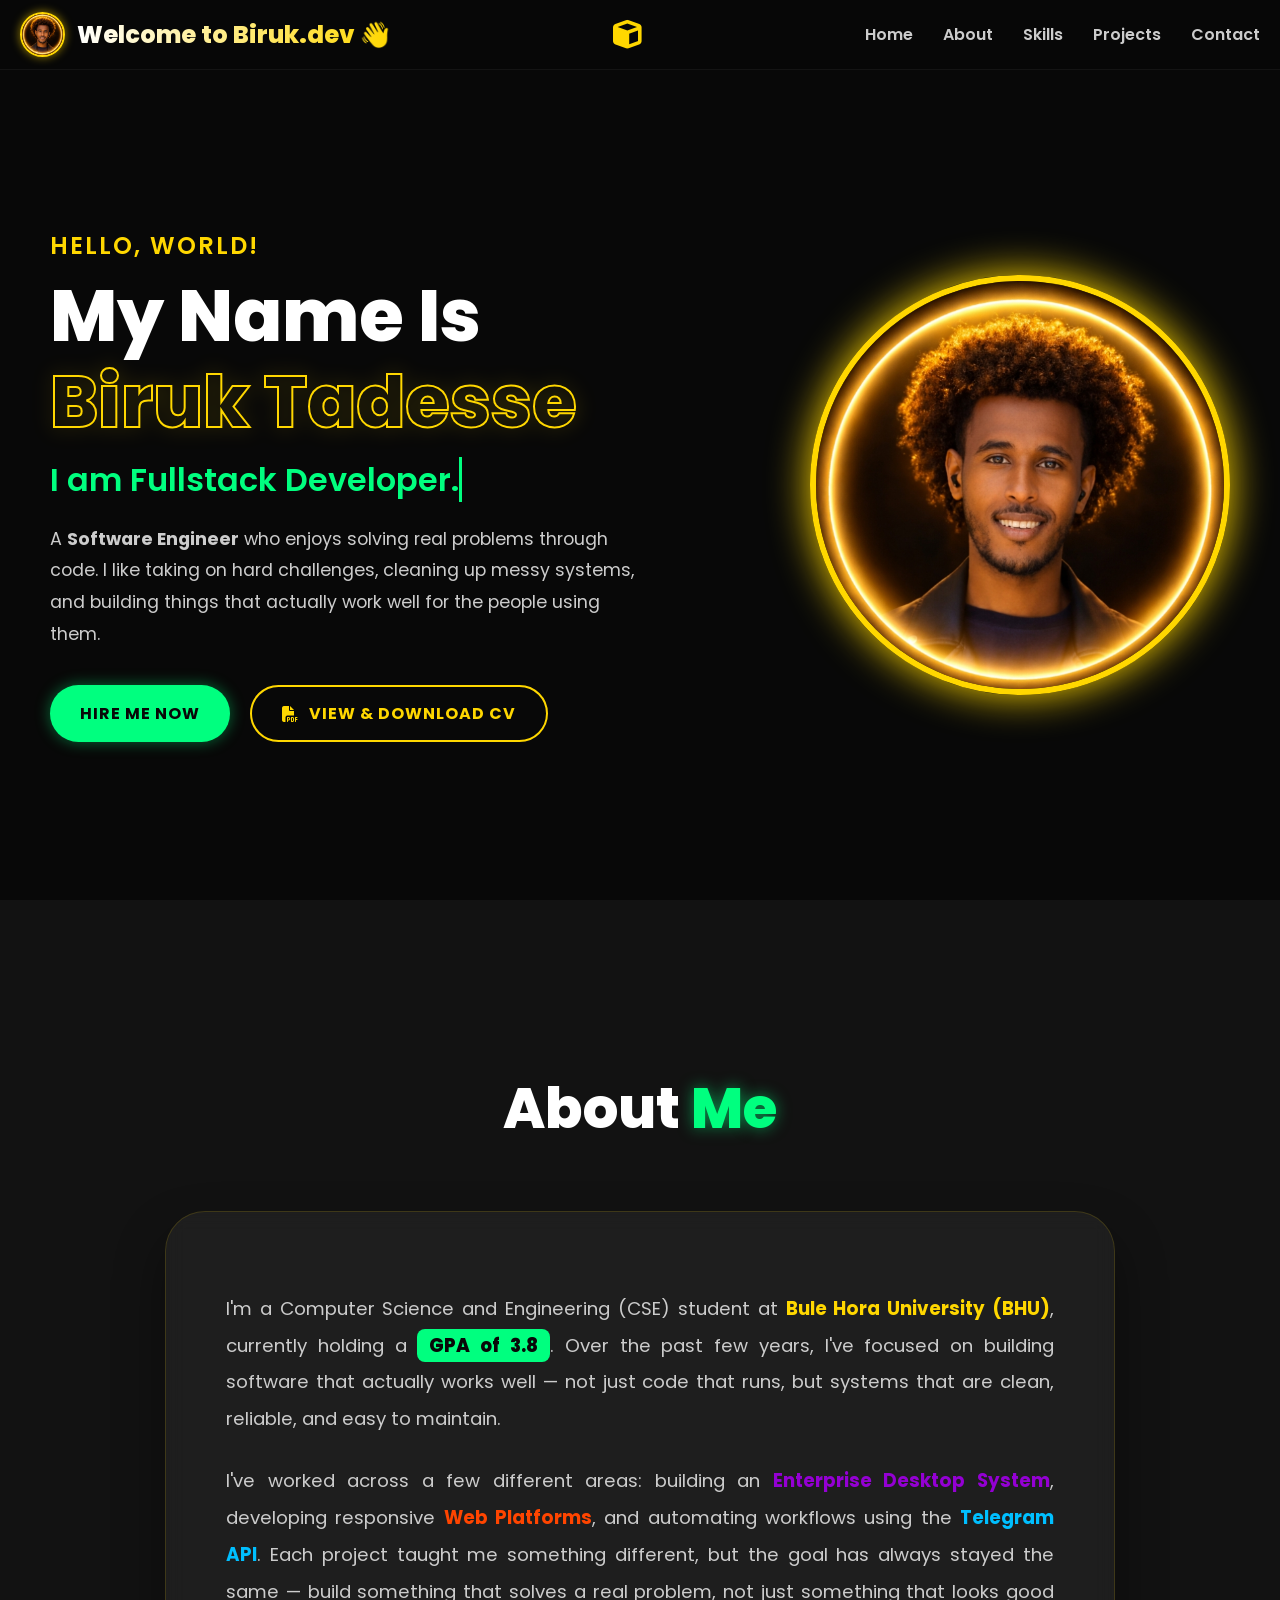
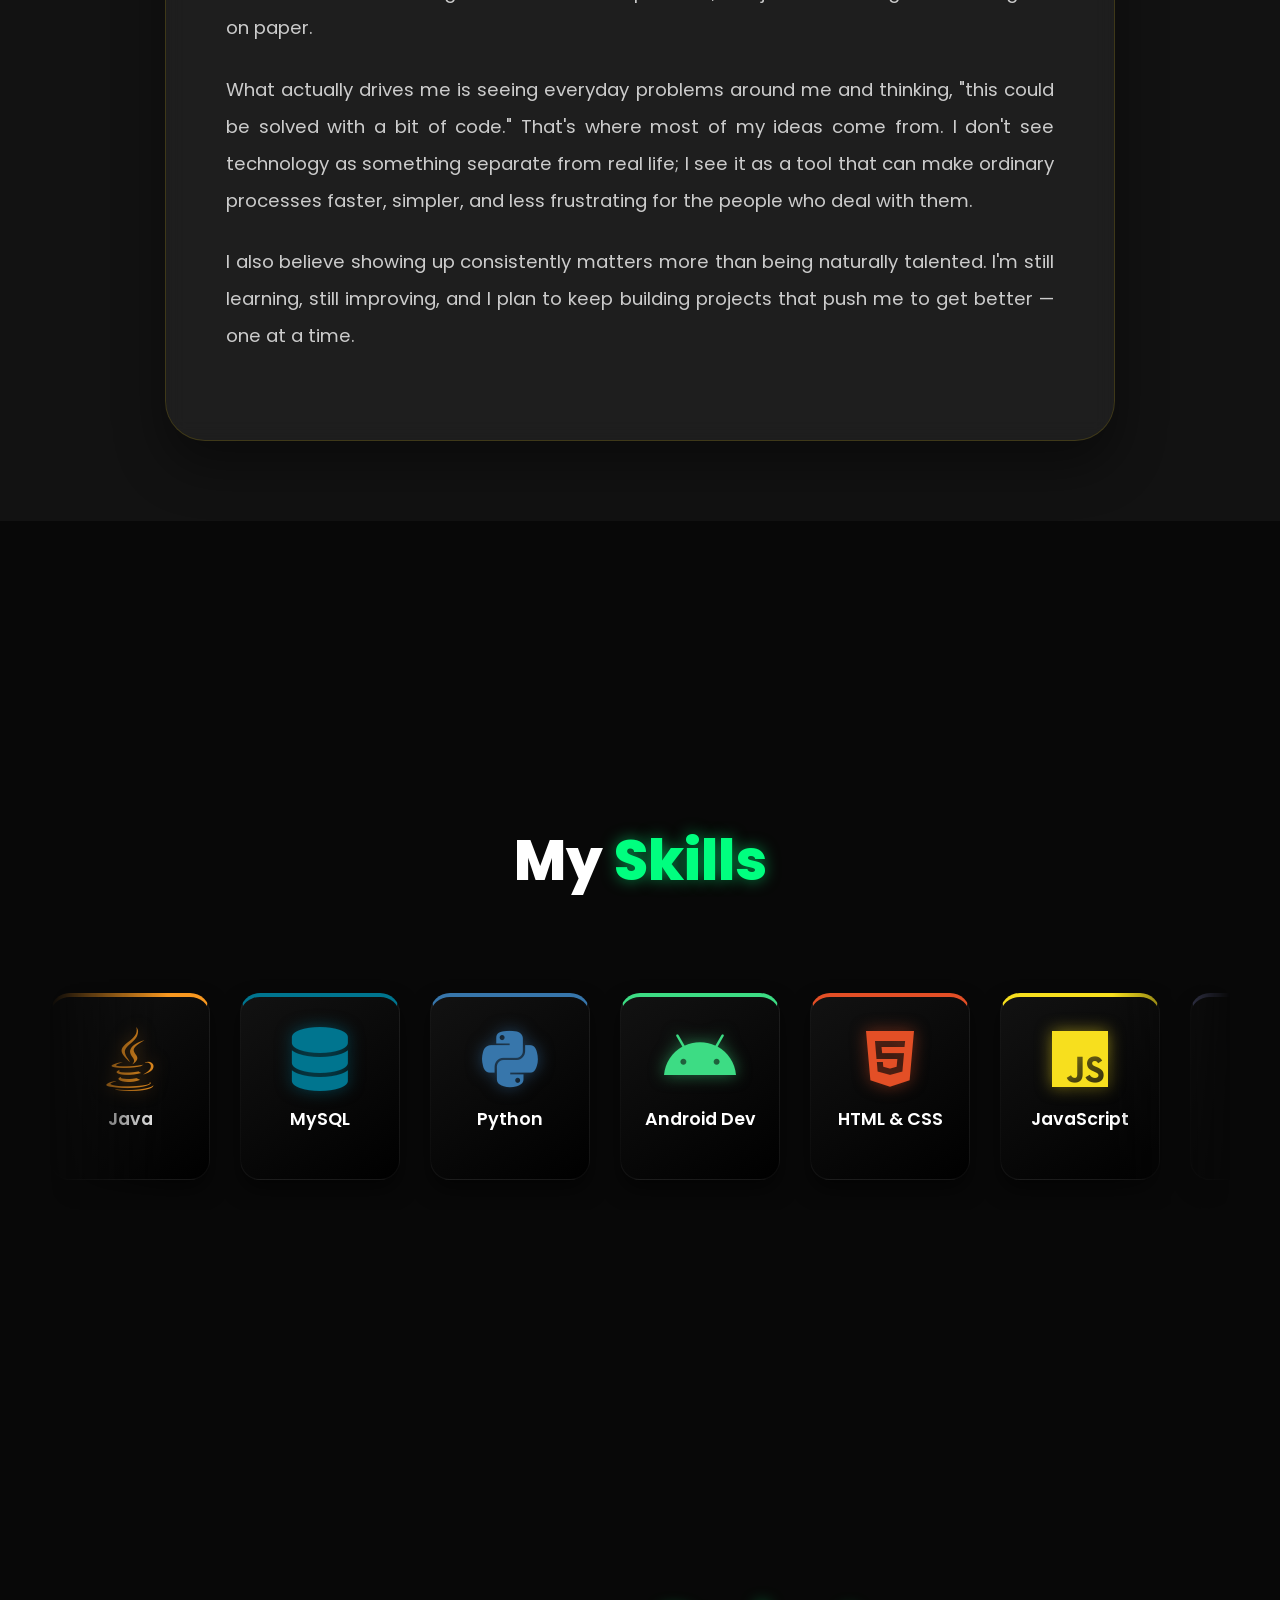
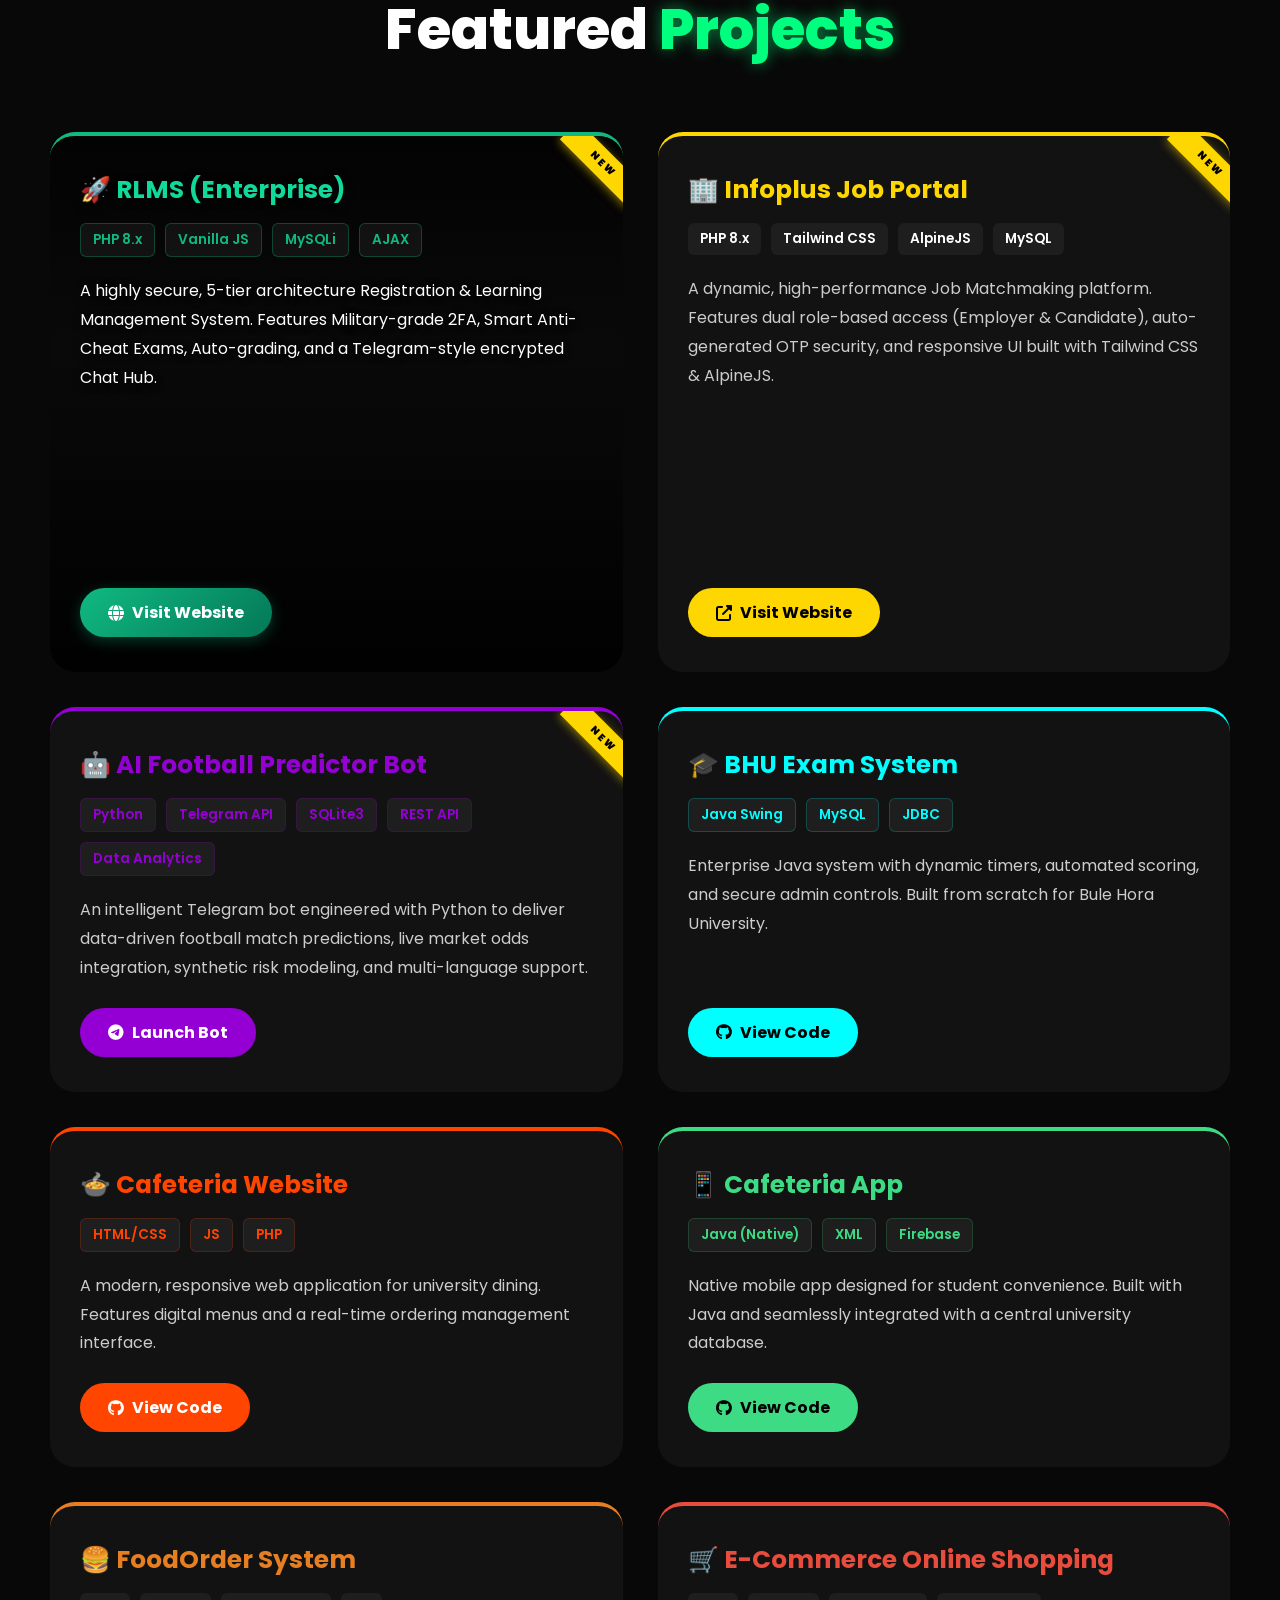
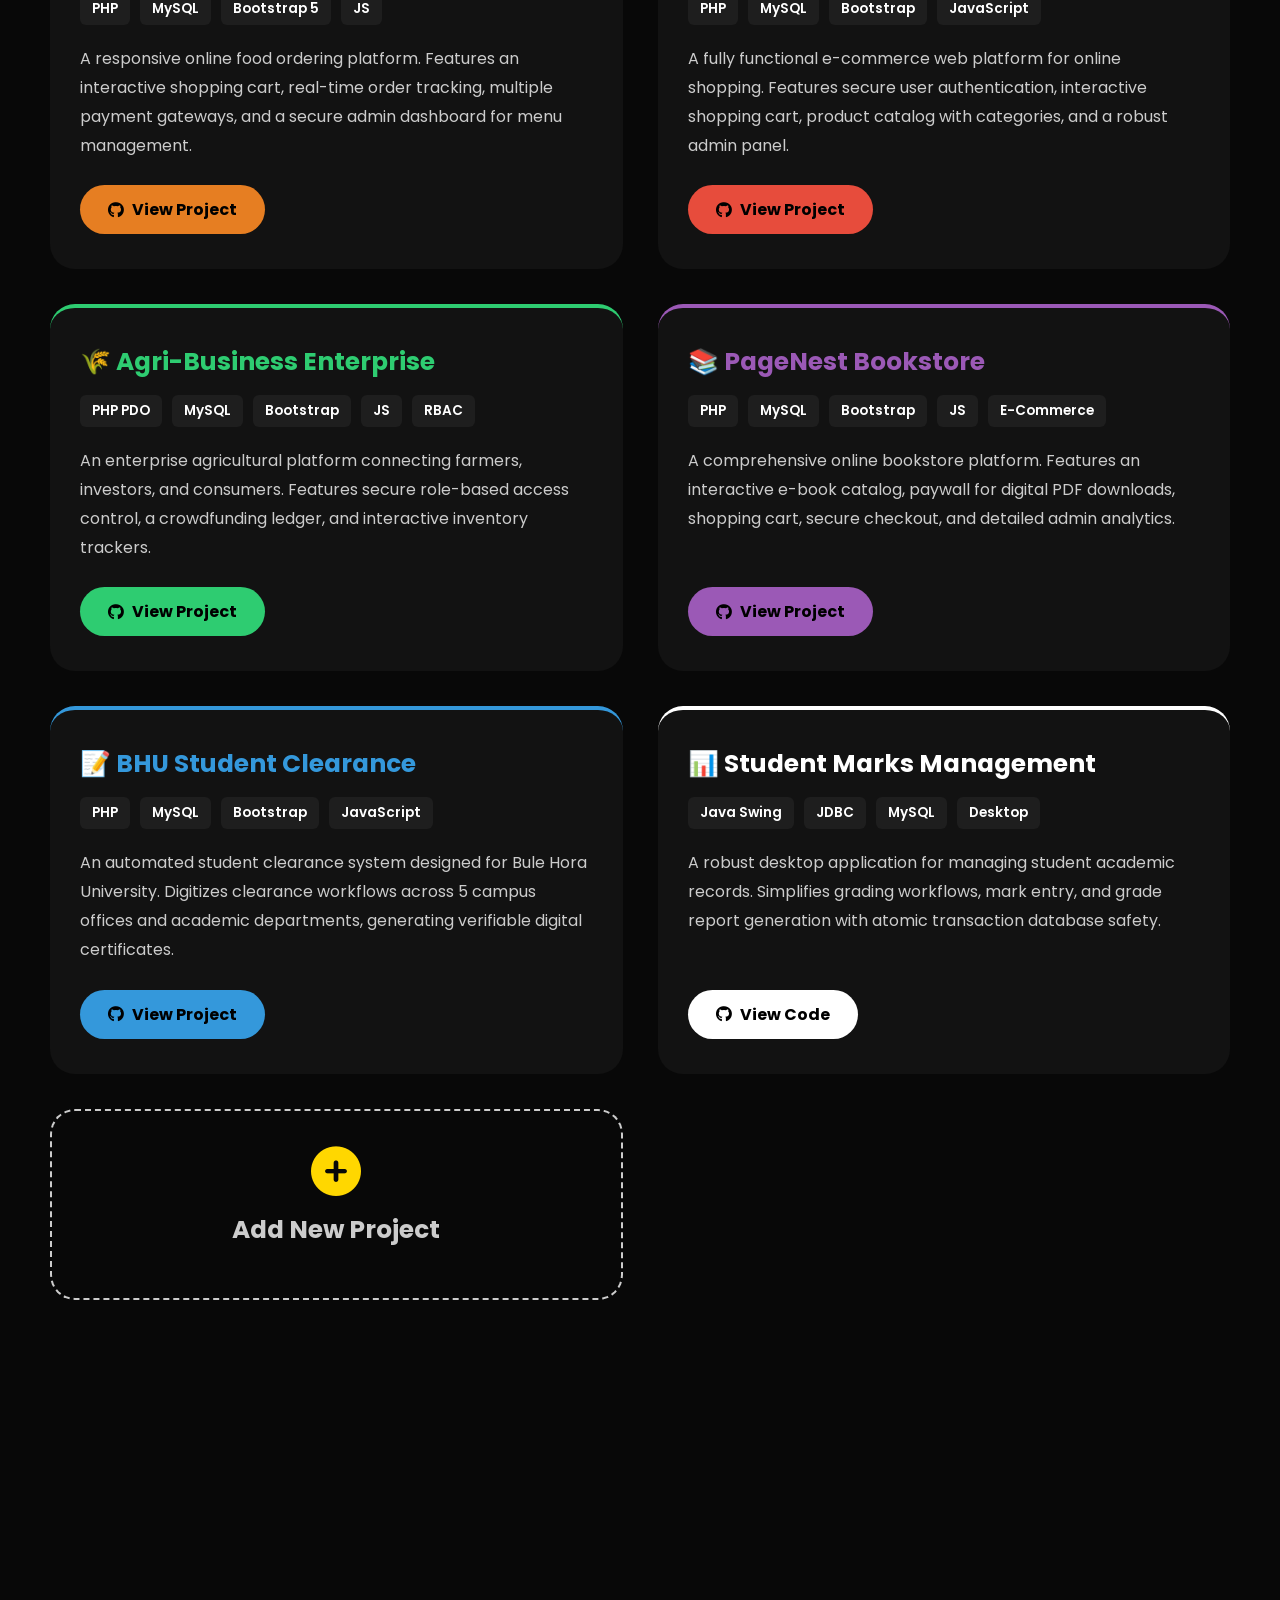
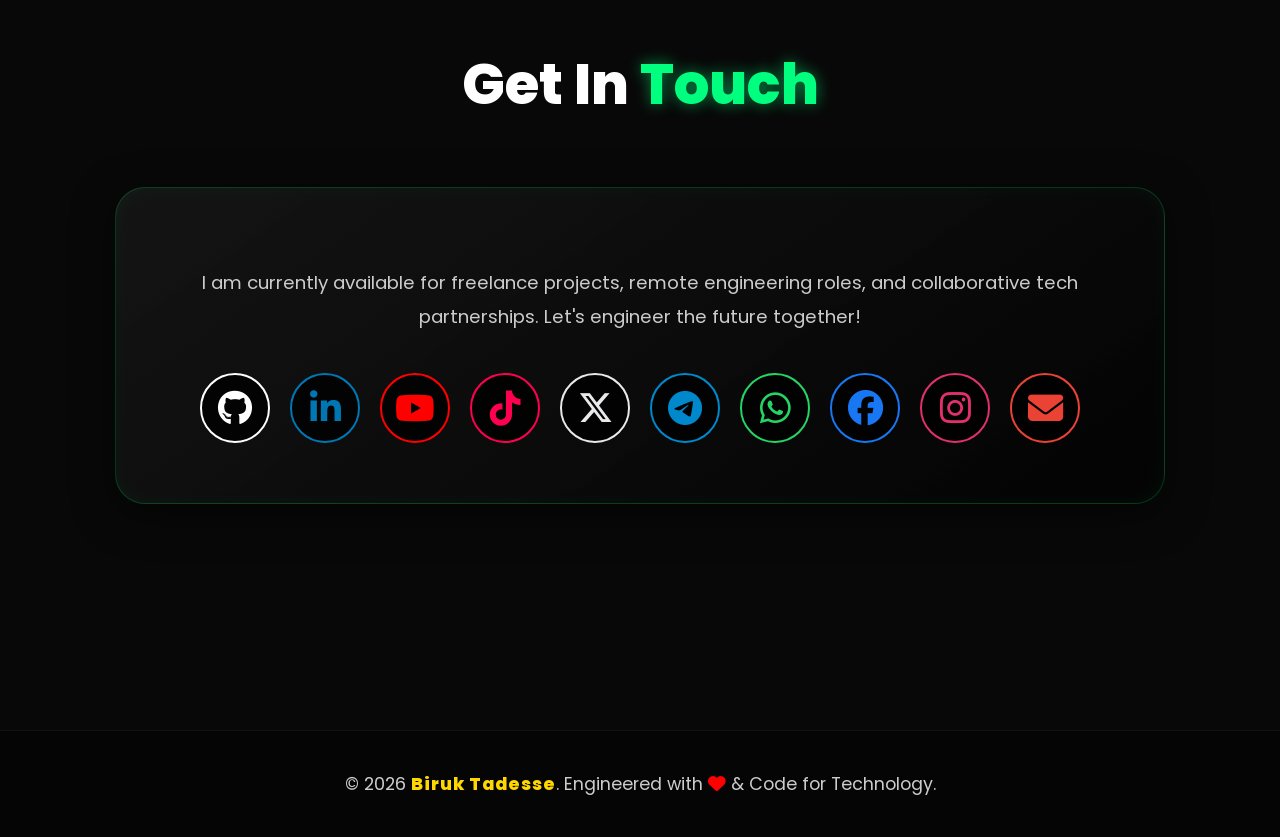
==== commit aedf8fb3: "Update index.html" ====
--- a/index.html
+++ b/index.html
@@ -4,49 +4,32 @@
     <meta charset="UTF-8">
     <meta name="viewport" content="width=device-width, initial-scale=1.0">
     <title>Biruk Tadesse | Portfolio</title>
-
-    <!-- FAVICON: Suuraa Tab Browser Gubbaatti Mul'isu -->
-    <link rel="icon" type="image/png" href="profilee.png">
-    <link rel="apple-touch-icon" href="profilee.png">
-    <!-- Font Awesome Icons (Version 6.5.2) -->
+    <!-- Font Awesome Icons (Version Haaraa 6.5.2) -->
     <link href="https://cdnjs.cloudflare.com/ajax/libs/font-awesome/6.5.2/css/all.min.css" rel="stylesheet">
     <!-- Google Fonts -->
     <link href="https://fonts.googleapis.com/css2?family=Poppins:wght@300;400;600;800&display=swap" rel="stylesheet">
-    <!-- External CSS -->
+    <!-- Faayila CSS Waamuu -->
     <link rel="stylesheet" href="style.css">
-    
-    <!-- CSS for Electrical Particle Effect -->
-    <style>
-        #networkCanvas {
-            position: fixed;
-            top: 0;
-            left: 0;
-            width: 100vw;
-            height: 100vh;
-            z-index: 2; /* Ensures it stays above the background video */
-            pointer-events: none; /* Allows clicks to pass through to buttons (CRUCIAL) */
-        }
-    </style>
 </head>
 <body class="mode-3d">
-    <!-- ELECTRICAL EFFECT CANVAS -->
-    <canvas id="networkCanvas"></canvas>
+    
+    <!-- Snow Container -->
+    <div class="snow-container" id="snow"></div>
 
-    <div class="snow-container" id="snow"></div>
-    
-    <!-- NAVBAR -->
+    <!-- NAVIGATION BAR -->
     <nav>
-        <!-- LOGO -->
+        <!-- LOGO HAARAA (Suuraa fi Barreeffama Professional) -->
         <a href="#home" class="logo">
             <img src="profile.png" alt="Biruk Logo" class="nav-logo-img">
             <span class="logo-text">Welcome to Biruk.dev 👋</span>
         </a>
         
-        <!-- 3D Toggle Button and Menu -->
+        <!-- Button 3D Toggle fi Menu -->
         <div style="display: flex; align-items: center; gap: 20px;">
             <div class="mode-toggle" onclick="toggle3DMode()" title="Enable 3D Mode"><i class="fas fa-cube"></i></div>
             <div class="menu-btn" onclick="toggleMenu()"><i class="fas fa-bars"></i></div>
         </div>
+
         <ul class="nav-links">
             <li><a onclick="navigateTo('home')">Home</a></li>
             <li><a onclick="navigateTo('about')">About</a></li>
@@ -58,25 +41,33 @@
 
     <!-- 1. HOME SECTION -->
     <section id="home">
-        <!-- VIDEO BACKGROUND -->
+        <!-- VIDEO BACKGROUND HAARAA -->
         <div class="video-container">
+            <!-- Viidiyoon sagalee malee (muted) ofumaan irra deebi'a (loop) -->
             <video id="bgVideo" autoplay loop muted playsinline>
                 <source src="bg-video.mp4" type="video/mp4">
             </video>
+            <!-- Dukkana Viidiyoo irra bu'u (Akka barreeffamni ifuuf) -->
             <div class="video-overlay"></div> 
         </div>
 
         <div class="home-content reveal">
             <div class="greeting">HELLO, WORLD!</div>
             <h1 class="name">My Name Is <br><span>Biruk Tadesse</span></h1>        
+            
             <div class="typing-container">
                 I am <span class="typing-text"></span>
             </div>
+            
             <p class="home-description">
-                A dedicated <b>Software Architect</b> and <b>CSE Student</b> specialized in engineering scalable digital ecosystems. From enterprise-level systems to high-performance automation, I turn complex challenges into seamless user experiences.
+                A <b>Software Engineer</b> who enjoys solving real problems through code. I like taking on hard challenges, cleaning up messy systems, and building things that actually work well for the people using them.
             </p>
+            
             <div class="btn-group">
-                <a href="#contact" class="btn-modern btn-green">Hire Me Now</a>
+                <!-- Hire Me Now buttonis 'onclick' fayyadama akka Smooth ta'uuf -->
+                <a onclick="navigateTo('contact')" class="btn-modern btn-green">Hire Me Now</a>
+                
+                <!-- Button CV Haaraa Sirraa'e -->
                 <a href="my_cv.html" target="_blank" class="btn-modern btn-gold">
                     <i class="fas fa-file-pdf"></i> View & Download CV
                 </a>
@@ -95,53 +86,28 @@
         <h2 class="section-title reveal">About <span>Me</span></h2>
         <div class="about-content reveal">
             <p>
-                I am an elite <strong class="color-text-1">Computer Science and Engineering (CSE)</strong> student at <strong class="color-text-2">Bule Hora University (BHU)</strong>. My journey is defined by a relentless pursuit of excellence and a passion for engineering high-impact software solutions. 
+                I'm a Computer Science and Engineering (CSE) student at <strong class="color-text-2">Bule Hora University (BHU)</strong>, currently holding a <span class="highlight-gpa color-bg-1">GPA of 3.8</span>. Over the past few years, I've focused on building software that actually works well — not just code that runs, but systems that are clean, reliable, and easy to maintain.
             </p>
             <p>
-                With a prestigious <span class="highlight-gpa color-bg-1">GPA of 3.7</span>, I bridge the gap between complex theoretical computation and elegant, real-world software architecture. I am a strict follower of the <strong class="color-text-3">Zero-Bug Policy</strong> and Clean Code Principles.
+                I've worked across a few different areas: building an <span class="color-text-4">Enterprise Desktop System</span>, developing responsive <span class="color-text-5">Web Platforms</span>, and automating workflows using the <span class="color-text-6">Telegram API</span>. Each project taught me something different, but the goal has always stayed the same — build something that solves a real problem, not just something that looks good on paper.
             </p>
             <p>
-                My expertise spans across diverse domains. Whether I am architecting a massive <span class="color-text-4">Enterprise Desktop System</span>, crafting responsive and dynamic <span class="color-text-5">Web Platforms</span>, or automating massive organizational workflows through the <span class="color-text-6">Telegram API</span>, my ultimate goal remains the same: to deliver digital products that inspire, scale seamlessly, and perform flawlessly under pressure.
+                What actually drives me is seeing everyday problems around me and thinking, "this could be solved with a bit of code." That's where most of my ideas come from. I don't see technology as something separate from real life; I see it as a tool that can make ordinary processes faster, simpler, and less frustrating for the people who deal with them.
+            </p>
+            <p>
+                I also believe showing up consistently matters more than being naturally talented. I'm still learning, still improving, and I plan to keep building projects that push me to get better — one at a time.
             </p>
         </div>
     </section>
 
-    <!-- 3. SKILLS SECTION -->
+    <!-- 3. SKILLS SECTION (COLORFUL & EXPANDED MARQUEE) -->
     <section id="skills">
         <h2 class="section-title reveal">My <span>Skills</span></h2>
+        
+        <!-- Marquee Container -->
         <div class="marquee-wrapper reveal">
             <div class="marquee-track">
-                <!-- Skills List -->
-                <div class="skill-box color-skill-1"><i class="fab fa-java"></i><h3>Java</h3></div>
-                <div class="skill-box color-skill-2"><i class="fas fa-database"></i><h3>MySQL</h3></div>
-                <div class="skill-box color-skill-3"><i class="fab fa-python"></i><h3>Python</h3></div>
-                <div class="skill-box color-skill-4"><i class="fab fa-android"></i><h3>Android Dev</h3></div>
-                <div class="skill-box color-skill-5"><i class="fab fa-html5"></i><h3>HTML & CSS</h3></div>
-                <div class="skill-box color-skill-6"><i class="fab fa-js"></i><h3>JavaScript</h3></div>
-                <div class="skill-box color-skill-7"><i class="fab fa-php"></i><h3>PHP</h3></div>
-                <div class="skill-box color-skill-8"><i class="fab fa-telegram"></i><h3>Bot API</h3></div>
-                <div class="skill-box color-skill-9"><i class="fab fa-git-alt"></i><h3>Git & GitHub</h3></div>
-                <div class="skill-box color-skill-10"><i class="fab fa-react"></i><h3>React</h3></div>
-                <div class="skill-box color-skill-11"><i class="fas fa-leaf"></i><h3>Spring Boot</h3></div>
-                <div class="skill-box color-skill-12"><i class="fas fa-code"></i><h3>C++</h3></div>
-                <div class="skill-box color-skill-13"><i class="fab fa-figma"></i><h3>UI/UX</h3></div>
-
-                 <!-- Skills List -->
-                <div class="skill-box color-skill-1"><i class="fab fa-java"></i><h3>Java</h3></div>
-                <div class="skill-box color-skill-2"><i class="fas fa-database"></i><h3>MySQL</h3></div>
-                <div class="skill-box color-skill-3"><i class="fab fa-python"></i><h3>Python</h3></div>
-                <div class="skill-box color-skill-4"><i class="fab fa-android"></i><h3>Android Dev</h3></div>
-                <div class="skill-box color-skill-5"><i class="fab fa-html5"></i><h3>HTML & CSS</h3></div>
-                <div class="skill-box color-skill-6"><i class="fab fa-js"></i><h3>JavaScript</h3></div>
-                <div class="skill-box color-skill-7"><i class="fab fa-php"></i><h3>PHP</h3></div>
-                <div class="skill-box color-skill-8"><i class="fab fa-telegram"></i><h3>Bot API</h3></div>
-                <div class="skill-box color-skill-9"><i class="fab fa-git-alt"></i><h3>Git & GitHub</h3></div>
-                <div class="skill-box color-skill-10"><i class="fab fa-react"></i><h3>React</h3></div>
-                <div class="skill-box color-skill-11"><i class="fas fa-leaf"></i><h3>Spring Boot</h3></div>
-                <div class="skill-box color-skill-12"><i class="fas fa-code"></i><h3>C++</h3></div>
-                <div class="skill-box color-skill-13"><i class="fab fa-figma"></i><h3>UI/UX</h3></div>
-
-                 <!-- Skills List -->
+                <!-- Tarree Dandeettii 1ffaa (13 Skills) -->
                 <div class="skill-box color-skill-1"><i class="fab fa-java"></i><h3>Java</h3></div>
                 <div class="skill-box color-skill-2"><i class="fas fa-database"></i><h3>MySQL</h3></div>
                 <div class="skill-box color-skill-3"><i class="fab fa-python"></i><h3>Python</h3></div>
@@ -156,7 +122,7 @@
                 <div class="skill-box color-skill-12"><i class="fas fa-code"></i><h3>C++</h3></div>
                 <div class="skill-box color-skill-13"><i class="fab fa-figma"></i><h3>UI/UX</h3></div>
                 
-                <!-- Duplicate for continuous scrolling -->
+                <!-- Dachaa (Duplicate) Yaa'uun akka hin cufamneef (13 Skills) -->
                 <div class="skill-box color-skill-1"><i class="fab fa-java"></i><h3>Java</h3></div>
                 <div class="skill-box color-skill-2"><i class="fas fa-database"></i><h3>MySQL</h3></div>
                 <div class="skill-box color-skill-3"><i class="fab fa-python"></i><h3>Python</h3></div>
@@ -174,22 +140,25 @@
         </div>
     </section>
 
-    <!-- 4. PROJECTS SECTION -->
+    <!-- 4. PROJECTS SECTION (DYNAMICALLY GENERATED) -->
     <section id="projects">
         <h2 class="section-title reveal">Featured <span>Projects</span></h2>
+        <!-- Javascript tu kaardii hunda as keessatti uuma 👇 -->
         <div class="projects-grid" id="dynamic-projects-container">
-            <!-- Dynamic project cards will be appended here -->
+            <!-- Kaardiiwwan ofumaan asitti dabalantu -->
         </div>
     </section>
 
-    <!-- 5. CONTACT SECTION -->
+    <!-- 5. CONTACT SECTION (3D FLIP STYLE) -->
     <section id="contact">
         <h2 class="section-title reveal">Get In <span>Touch</span></h2>
         <div class="contact-container reveal">
             <p>I am currently available for freelance projects, remote engineering roles, and collaborative tech partnerships. Let's engineer the future together!</p>
             <div class="social-icons-contact">
                 <a href="https://github.com/birru2217" target="_blank" title="GitHub" class="spin-icon contact-github"><i class="fab fa-github"></i></a>
+                <!-- HAARAA: LinkedIn -->
                 <a href="https://www.linkedin.com/in/biruktadesse1" target="_blank" title="LinkedIn" class="spin-icon contact-linkedin"><i class="fab fa-linkedin-in"></i></a>
+                <!-- YouTube, TikTok, fi X (Twitter) -->
                 <a href="https://www.youtube.com/@brex-media" target="_blank" title="YouTube" class="spin-icon contact-youtube"><i class="fab fa-youtube"></i></a>
                 <a href="https://www.tiktok.com/@birru2217" target="_blank" title="TikTok" class="spin-icon contact-tiktok"><i class="fab fa-tiktok"></i></a>
                 <a href="https://twitter.com/birru2217" target="_blank" title="X (Twitter)" class="spin-icon contact-x"><i class="fab fa-x-twitter"></i></a>
@@ -202,7 +171,7 @@
         </div>
     </section>
 
-    <!-- MAGIC: ADD PROJECT MODAL -->
+    <!-- 🪄 MAGIC: ADD PROJECT MODAL -->
     <div class="project-modal" id="addProjectModal">
         <div class="modal-box">
             <h2><i class="fas fa-plus-circle"></i> Add New Project</h2>
@@ -217,134 +186,12 @@
         </div>
     </div>
 
-    <!-- FOOTER -->
+    <!-- FOOTER (2026, CENTERED & BEAUTIFUL) -->
     <footer class="modern-footer">
         <p>&copy; 2026 <span class="footer-name">Biruk Tadesse</span>. Engineered with <i class="fas fa-heart pulse-heart"></i> & Code for Technology.</p>
     </footer>
 
-    <!-- Include JavaScript File -->
+    <!-- Faayila JavaScript Waamuu -->
     <script src="script.js"></script>
-
-    <!-- JAVASCRIPT FOR ELECTRICAL PARTICLE EFFECT -->
-    <script>
-        const canvas = document.getElementById('networkCanvas');
-        const ctx = canvas.getContext('2d');
-
-        // Set canvas dimensions to cover the full window
-        canvas.width = window.innerWidth;
-        canvas.height = window.innerHeight;
-
-        let particlesArray = [];
-        
-        // Mouse tracking object
-        const mouse = { x: null, y: null, radius: 130 };
-
-        window.addEventListener('mousemove', (e) => {
-            mouse.x = e.clientX;
-            mouse.y = e.clientY;
-        });
-
-        // Disconnect lines when mouse leaves the window
-        window.addEventListener('mouseout', () => {
-            mouse.x = null;
-            mouse.y = null;
-        });
-
-        // Particle Class
-        class Particle {
-            constructor(x, y) {
-                this.x = x;
-                this.y = y;
-                this.size = 2; // Particle size
-                this.speedX = (Math.random() - 0.5) * 1.5; // X-axis speed
-                this.speedY = (Math.random() - 0.5) * 1.5; // Y-axis speed
-                this.color = '#00ffaa'; // Neon Green color
-            }
-            update() {
-                this.x += this.speedX;
-                this.y += this.speedY;
-
-                // Bounce off the screen borders
-                if (this.x < 0 || this.x > canvas.width) this.speedX *= -1;
-                if (this.y < 0 || this.y > canvas.height) this.speedY *= -1;
-            }
-            draw() {
-                ctx.fillStyle = this.color;
-                ctx.beginPath();
-                ctx.arc(this.x, this.y, this.size, 0, Math.PI * 2);
-                ctx.fill();
-            }
-        }
-
-        // Initialize particles
-        function init() {
-            particlesArray = [];
-            // Calculate an optimal number of particles based on screen size
-            const numberOfParticles = (canvas.width * canvas.height) / 8500;
-            for (let i = 0; i < numberOfParticles; i++) {
-                const x = Math.random() * canvas.width;
-                const y = Math.random() * canvas.height;
-                particlesArray.push(new Particle(x, y));
-            }
-        }
-
-        // Connect particles with network lines
-        function connect() {
-            for (let a = 0; a < particlesArray.length; a++) {
-                for (let b = a; b < particlesArray.length; b++) {
-                    const dx = particlesArray[a].x - particlesArray[b].x;
-                    const dy = particlesArray[a].y - particlesArray[b].y;
-                    const distance = Math.hypot(dx, dy); // Calculate distance
-
-                    // Connect particles to each other
-                    if (distance < 90) {
-                        ctx.strokeStyle = `rgba(0, 255, 170, ${1 - distance / 90})`; // Neon Green lines
-                        ctx.lineWidth = 0.5;
-                        ctx.beginPath();
-                        ctx.moveTo(particlesArray[a].x, particlesArray[a].y);
-                        ctx.lineTo(particlesArray[b].x, particlesArray[b].y);
-                        ctx.stroke();
-                    }
-                }
-
-                // Connect particles to the mouse cursor
-                if(mouse.x != null && mouse.y != null) {
-                    const mouseDx = particlesArray[a].x - mouse.x;
-                    const mouseDy = particlesArray[a].y - mouse.y;
-                    const mouseDist = Math.hypot(mouseDx, mouseDy);
-
-                    if (mouseDist < mouse.radius) {
-                        ctx.strokeStyle = `rgba(0, 255, 170, ${1 - mouseDist / mouse.radius})`;
-                        ctx.lineWidth = 1;
-                        ctx.beginPath();
-                        ctx.moveTo(particlesArray[a].x, particlesArray[a].y);
-                        ctx.lineTo(mouse.x, mouse.y);
-                        ctx.stroke();
-                    }
-                }
-            }
-        }
-
-        // Animation loop
-        function animate() {
-            ctx.clearRect(0, 0, canvas.width, canvas.height); // Clear the previous frame
-            for (let i = 0; i < particlesArray.length; i++) {
-                particlesArray[i].update();
-                particlesArray[i].draw();
-            }
-            connect();
-            requestAnimationFrame(animate);
-        }
-
-        init();
-        animate();
-
-        // Adjust canvas size automatically on window resize
-        window.addEventListener('resize', () => {
-            canvas.width = window.innerWidth;
-            canvas.height = window.innerHeight;
-            init();
-        });
-    </script>
 </body>
 </html>
--- a/style.css
+++ b/style.css
@@ -1,7 +1,6 @@
-/* =========================================================
-   BIRUK TADESSE - PROFESSIONAL PORTFOLIO STYLESHEET
-   Responsive: Desktop, Tablet & Mobile Optimized
-   ========================================================= */
+/* ==========================================================================
+   BIRUK TADESSE | PROFESSIONAL PORTFOLIO STYLESHEET (CLEAN & COMPLETE)
+   ========================================================================== */
 
 /* --- 1. CORE VARIABLES & GLOBAL STYLES --- */
 :root {
@@ -13,28 +12,25 @@
     --gray: #cccccc;
     --glass: rgba(255, 255, 255, 0.05);
     --transition: all 0.4s cubic-bezier(0.175, 0.885, 0.32, 1.275);
-    --marquee-gap: 30px;
-}
-
-*,
-*::before,
-*::after {
+}
+
+* {
     box-sizing: border-box;
 }
 
-html {
-    scroll-behavior: smooth;
-    overflow-x: hidden;
+html { 
+    scroll-behavior: smooth; 
 }
 
 body {
     font-family: 'Poppins', sans-serif;
-    margin: 0;
+    margin: 0; 
     padding: 0;
-    width: 100%;
     background-color: var(--bg-black);
     color: var(--white);
     overflow-x: hidden;
+    
+    /* Disable Text Select & Set Default Arrow Cursor */
     -webkit-user-select: none;
     -moz-user-select: none;
     -ms-user-select: none;
@@ -42,39 +38,24 @@
     cursor: default;
 }
 
-/* Allow text selection inside form inputs */
-input,
-textarea {
-    -webkit-user-select: text;
-    -moz-user-select: text;
-    -ms-user-select: text;
-    user-select: text;
-}
-
-/* Pointer cursor for interactive elements */
-a,
-button,
-.menu-btn,
-.mode-toggle,
-.spin-icon,
-.add-new-card {
+/* Interactive elements pointer cursor */
+a, button, .menu-btn, .mode-toggle, .spin-icon, .btn-modern, .btn-view {
     cursor: pointer;
 }
 
-/* --- 2. NAVIGATION BAR --- */
+/* --- 2. NAVIGATION BAR (SLIM & MODERN) --- */
 nav {
-    position: fixed;
-    top: 0;
-    left: 0;
+    position: fixed; 
+    top: 0; 
+    left: 0; 
     width: 100%;
-    height: 70px;
-    padding: 10px 30px;
     background: rgba(8, 8, 8, 0.85);
     backdrop-filter: blur(15px);
-    -webkit-backdrop-filter: blur(15px);
-    display: flex;
-    justify-content: space-between;
+    display: flex; 
+    justify-content: space-between; 
     align-items: center;
+    padding: 10px 20px; 
+    height: 70px;
     z-index: 1000;
     border-bottom: 1px solid var(--glass);
 }
@@ -84,12 +65,11 @@
     align-items: center;
     gap: 12px;
     text-decoration: none;
-    flex-shrink: 0;
 }
 
 .nav-logo-img {
-    width: 44px;
-    height: 44px;
+    width: 45px;
+    height: 45px;
     border-radius: 50%;
     object-fit: cover;
     border: 2px solid var(--gold);
@@ -103,46 +83,45 @@
 }
 
 .logo-text {
-    font-size: 1.45rem;
+    font-size: 1.5rem;
     font-family: 'Poppins', sans-serif;
+    background: linear-gradient(to right, var(--white), var(--gold));
+    -webkit-background-clip: text;
+    -webkit-text-fill-color: transparent;
     font-weight: 800;
     white-space: nowrap;
-    background: linear-gradient(to right, var(--white), var(--gold));
-    -webkit-background-clip: text;
-    background-clip: text;
-    -webkit-text-fill-color: transparent;
-}
-
-.nav-links {
-    display: flex;
-    gap: 30px;
-    list-style: none;
-    margin: 0;
-    padding: 0;
-}
-
-.nav-links a {
-    color: var(--gray);
-    text-decoration: none;
-    font-weight: 600;
+}
+
+.nav-links { 
+    display: flex; 
+    gap: 30px; 
+    list-style: none; 
+    margin: 0; 
+    padding: 0; 
+}
+
+.nav-links a { 
+    color: var(--gray); 
+    text-decoration: none; 
+    font-weight: 600; 
     font-size: 1rem;
-    transition: var(--transition);
-}
-
-.nav-links a:hover,
-.nav-links a.active {
-    color: var(--green);
-    text-shadow: 0 0 10px var(--green);
-}
-
-.nav-actions {
-    display: flex;
-    align-items: center;
-    gap: 20px;
+    transition: var(--transition); 
+}
+
+.nav-links a:hover, 
+.nav-links a.active { 
+    color: var(--green); 
+    text-shadow: 0 0 10px var(--green); 
+}
+
+.menu-btn { 
+    display: none; 
+    font-size: 1.8rem; 
+    color: var(--white); 
 }
 
 .mode-toggle {
-    font-size: 1.7rem;
+    font-size: 1.8rem;
     color: var(--gold);
     transition: 0.4s ease;
     display: flex;
@@ -155,96 +134,58 @@
     text-shadow: 0 0 15px var(--gold);
 }
 
-.menu-btn {
-    display: none;
-    font-size: 1.7rem;
-    color: var(--white);
-}
-
 /* --- 3. GLOBAL SECTION STYLE --- */
-section {
-    width: 100%;
-    min-height: 100vh;
-    padding: 110px 50px 80px 50px;
-    scroll-margin-top: 70px;
-    display: flex;
-    flex-direction: column;
-    justify-content: center;
-}
-
-.section-title {
-    font-size: clamp(2.2rem, 4vw, 3.5rem);
-    font-weight: 800;
-    text-align: center;
-    margin: 0 0 55px 0;
-    color: var(--white);
-}
-
-.section-title span {
-    color: var(--green);
-    text-shadow: 0 0 15px rgba(0, 255, 127, 0.5);
-}
-
-/* --- 4. HOME SECTION & VIDEO BACKGROUND --- */
-#home {
+section { 
+    min-height: 100vh; 
+    padding: 120px 50px 80px 50px; 
+    display: flex; 
+    flex-direction: column; 
+    justify-content: center; 
+}
+
+.section-title { 
+    font-size: 3.5rem; 
+    font-weight: 800; 
+    text-align: center; 
+    margin-bottom: 60px; 
+    color: var(--white); 
+}
+
+.section-title span { 
+    color: var(--green); 
+    text-shadow: 0 0 15px rgba(0,255,127,0.5); 
+}
+
+/* --- 4. HOME SECTION --- */
+#home { 
     position: relative;
     overflow: hidden;
-    display: flex;
-    flex-direction: row;
-    align-items: center;
-    justify-content: space-between;
-    gap: 40px;
-    padding-top: 100px;
-    padding-bottom: 40px;
-}
-
-.video-container {
-    position: absolute;
-    inset: 0;
-    width: 100%;
-    height: 100%;
-    z-index: -2;
-    opacity: 0;
-    transition: opacity 1.5s ease-in-out;
-}
-
-.video-container video {
-    width: 100%;
-    height: 100%;
-    object-fit: cover;
-}
-
-.video-overlay {
-    position: absolute;
-    inset: 0;
-    width: 100%;
-    height: 100%;
-    background: rgba(8, 8, 8, 0.75);
-    z-index: -1;
-}
-
-body.mode-3d .video-container {
-    opacity: 1;
-}
-
-.home-content {
-    position: relative;
-    z-index: 5;
-    max-width: 620px;
-}
-
-.greeting {
-    color: var(--gold);
-    font-size: 1.4rem;
-    font-weight: 600;
-    letter-spacing: 2px;
+    display: flex; 
+    flex-direction: row; 
+    align-items: center; 
+    justify-content: space-between; 
+    gap: 40px; 
+    padding-top: 90px; 
+    padding-bottom: 20px;  
+}
+
+.home-content { 
+    max-width: 600px; 
+}
+
+.greeting { 
+    color: var(--gold); 
+    font-size: 1.5rem; 
+    font-weight: 600; 
+    letter-spacing: 2px; 
 }
 
 .name {
-    font-size: clamp(2.4rem, 4.5vw, 4.4rem);
+    font-size: 4.5rem;
     font-weight: 800;
     margin: 10px 0;
     line-height: 1.2;
+    white-space: nowrap;
 }
 
 .name span {
@@ -253,134 +194,146 @@
     filter: drop-shadow(0 0 10px rgba(255, 215, 0, 0.4));
 }
 
-.typing-container {
-    font-size: clamp(1.3rem, 2.2vw, 2rem);
-    font-weight: 600;
-    color: var(--green);
-    margin-bottom: 20px;
-    min-height: 1.4em;
-}
-
-.typing-text {
-    border-right: 3px solid var(--green);
-    padding-right: 4px;
-    animation: blink 0.7s infinite;
-}
-
-@keyframes blink {
-    50% { border-color: transparent; }
-}
-
-.home-description {
-    color: var(--gray);
-    font-size: 1.1rem;
-    line-height: 1.8;
-    margin-bottom: 30px;
-}
-
-.btn-group {
-    display: flex;
-    flex-wrap: wrap;
-    gap: 18px;
-    margin-top: 30px;
-}
-
-.btn-modern {
-    padding: 14px 30px;
-    border-radius: 50px;
-    font-weight: 700;
-    text-decoration: none;
-    font-size: 1rem;
-    transition: all 0.4s ease;
-    display: inline-flex;
-    align-items: center;
-    justify-content: center;
-    gap: 10px;
-    text-transform: uppercase;
-    letter-spacing: 1px;
-}
-
-.btn-green {
-    background: var(--green);
-    color: var(--bg-black);
-    box-shadow: 0 0 15px rgba(0, 255, 127, 0.4);
-}
-
-.btn-green:hover {
-    background: var(--white);
-    transform: translateY(-5px);
-    box-shadow: 0 0 25px rgba(255, 255, 255, 0.6);
-}
-
-.btn-gold {
-    border: 2px solid var(--gold);
-    color: var(--gold);
-    background: transparent;
-}
-
-.btn-gold:hover {
-    background: var(--gold);
-    color: var(--bg-black);
-    transform: translateY(-5px);
-    box-shadow: 0 0 20px rgba(255, 215, 0, 0.5);
-}
-
-.home-img-container {
-    position: relative;
-    z-index: 5;
-    perspective: 1000px;
-    flex-shrink: 0;
-}
+.typing-container { 
+    font-size: 2rem; 
+    font-weight: 600; 
+    color: var(--green); 
+    margin-bottom: 20px; 
+}
+
+.typing-text { 
+    border-right: 3px solid var(--green); 
+    animation: blink 0.7s infinite; 
+}
+
+@keyframes blink { 
+    50% { border-color: transparent; } 
+}
+
+.home-description { 
+    color: var(--gray); 
+    font-size: 1.1rem; 
+    line-height: 1.8; 
+    margin-bottom: 30px; 
+}
+
+.home-img-container { 
+    position: relative; 
+    perspective: 1000px; 
+} 
 
 .profile-img-box {
-    width: clamp(280px, 32vw, 420px);
-    height: clamp(280px, 32vw, 420px);
+    width: 420px; 
+    height: 420px; 
     overflow: hidden;
-    --dynamic-color: #FFD700;
+    --dynamic-color: #FFD700; 
     border: 6px solid var(--dynamic-color);
     box-shadow: 0 0 40px var(--dynamic-color), inset 0 0 30px var(--dynamic-color);
-    position: relative;
+    position: relative; 
     z-index: 10;
-    border-radius: 50%;
-    transition: border-radius 0.8s ease-in-out, border-color 0.8s ease-in-out, box-shadow 0.8s ease-in-out;
-}
-
-.profile-img-box img {
-    width: 100%;
-    height: 100%;
+    border-radius: 50%; 
+    transition: border-radius 0.8s ease-in-out, border-color 0.8s ease-in-out, box-shadow 0.8s ease-in-out; 
+}
+
+.profile-img-box img { 
+    width: 100%; 
+    height: 100%; 
+    object-fit: cover; 
+    object-position: center top; 
+}
+
+.btn-group { 
+    display: flex; 
+    gap: 20px; 
+    margin-top: 35px; 
+}
+
+.btn-modern {
+    padding: 14px 30px; 
+    border-radius: 50px; 
+    font-weight: 700;
+    text-decoration: none; 
+    font-size: 1rem; 
+    transition: all 0.4s ease;
+    display: inline-flex; 
+    align-items: center; 
+    gap: 10px;
+    text-transform: uppercase; 
+    letter-spacing: 1px;
+}
+
+.btn-green { 
+    background: var(--green); 
+    color: var(--bg-black); 
+    box-shadow: 0 0 15px rgba(0, 255, 127, 0.4); 
+}
+
+.btn-green:hover { 
+    background: var(--white); 
+    transform: translateY(-5px); 
+    box-shadow: 0 0 25px rgba(255, 255, 255, 0.6); 
+}
+
+.btn-gold { 
+    border: 2px solid var(--gold); 
+    color: var(--gold); 
+    background: transparent; 
+}
+
+.btn-gold:hover { 
+    background: var(--gold); 
+    color: var(--bg-black); 
+    transform: translateY(-5px); 
+    box-shadow: 0 0 20px rgba(255, 215, 0, 0.5); 
+}
+
+/* Background Video */
+.video-container {
+    position: absolute;
+    top: 0; left: 0; width: 100%; height: 100%;
+    z-index: -2;
+    opacity: 0; 
+    transition: opacity 1.5s ease-in-out;
+}
+
+.video-container video {
+    width: 100%; height: 100%;
     object-fit: cover;
-    object-position: center top;
-    display: block;
-}
-
-/* --- 5. ABOUT SECTION --- */
-#about {
-    background-color: var(--bg-darker);
+}
+
+.video-overlay {
+    position: absolute;
+    top: 0; left: 0; width: 100%; height: 100%;
+    background: rgba(8, 8, 8, 0.75); 
+    z-index: -1;
+}
+
+body.mode-3d .video-container {
+    opacity: 1;
+}
+
+/* --- 5. ABOUT ME SECTION --- */
+#about { 
+    background-color: var(--bg-darker); 
 }
 
 .about-content {
-    background: var(--glass);
-    padding: 55px;
-    border-radius: 36px;
-    border: 1px solid rgba(255, 215, 0, 0.15);
-    box-shadow: 0 25px 50px rgba(0, 0, 0, 0.4);
-    max-width: 950px;
-    width: 100%;
-    margin: 0 auto;
+    background: var(--glass); 
+    padding: 60px; 
+    border-radius: 40px;
+    border: 1px solid rgba(255, 215, 0, 0.15); 
+    box-shadow: 0 25px 50px rgba(0,0,0,0.4);
+    max-width: 950px; 
+    margin: 0 auto; 
     backdrop-filter: blur(10px);
-    -webkit-backdrop-filter: blur(10px);
-}
-
-.about-content p {
-    color: var(--gray);
-    font-size: 1.12rem;
-    line-height: 2;
-    margin-bottom: 24px;
-    text-align: justify;
-}
-
-.about-content p:last-child {
-    margin-bottom: 0;
+}
+
+.about-content p { 
+    color: var(--gray); 
+    font-size: 1.15rem; 
+    line-height: 2; 
+    margin-bottom: 25px; 
+    text-align: justify; 
 }
 
 .color-text-1 { color: #00FFFF; font-weight: 700; }
@@ -389,223 +342,272 @@
 .color-text-4 { color: #9400D3; font-weight: 700; }
 .color-text-5 { color: #FF4500; font-weight: 700; }
 .color-text-6 { color: #00BFFF; font-weight: 700; }
-.color-bg-1 {
-    background: var(--green);
-    color: var(--bg-black);
-    padding: 4px 12px;
-    border-radius: 8px;
-    font-weight: 800;
-    display: inline-block;
-}
-
-/* --- 6. SKILLS SECTION (GLOWING MARQUEE) --- */
+.color-bg-1 { background: var(--green); color: var(--bg-black); padding: 4px 12px; border-radius: 8px; font-weight: 800; }
+
+/* --- 6. SKILLS SECTION (MARQUEE) --- */
 .marquee-wrapper {
-    width: 100%;
-    overflow: hidden;
-    position: relative;
+    width: 100%; 
+    overflow: hidden; 
+    position: relative; 
     padding: 30px 0;
     mask-image: linear-gradient(to right, transparent, black 10%, black 90%, transparent);
     -webkit-mask-image: linear-gradient(to right, transparent, black 10%, black 90%, transparent);
 }
 
 .marquee-track {
-    display: flex;
-    width: max-content;
-    gap: var(--marquee-gap);
-    animation: scroll-left 22s linear infinite;
-}
-
-.marquee-track:hover {
-    animation-play-state: paused;
-}
+    display: flex; 
+    width: max-content; 
+    gap: 30px;
+    animation: scroll-left 20s linear infinite; 
+}
+
+.marquee-track:hover { 
+    animation-play-state: paused; 
+} 
 
 .skill-box {
-    background: linear-gradient(145deg, rgba(20, 20, 20, 0.9), rgba(0, 0, 0, 0.95));
-    border: 1px solid rgba(255, 255, 255, 0.05);
-    border-top: 4px solid var(--box-color);
-    padding: 30px 20px;
-    border-radius: 20px;
+    background: linear-gradient(145deg, rgba(20, 20, 20, 0.9), rgba(0, 0, 0, 0.95)); 
+    border: 1px solid rgba(255,255,255,0.05);
+    border-top: 4px solid var(--box-color); 
+    padding: 30px 20px; 
+    border-radius: 20px; 
     text-align: center;
-    min-width: 160px;
+    min-width: 160px; 
     transition: all 0.4s ease;
-    display: flex;
-    flex-direction: column;
-    align-items: center;
+    display: flex; 
+    flex-direction: column; 
+    align-items: center; 
     justify-content: center;
-    box-shadow: 0 10px 20px rgba(0, 0, 0, 0.5);
-}
-
-.skill-box h3 {
-    font-size: 1.05rem;
-    margin: 15px 0 0 0;
-    font-weight: 600;
-    color: var(--white);
-}
-
-.skill-box i {
-    font-size: 3.8rem;
-    color: var(--box-color);
-    transition: 0.3s;
-    filter: drop-shadow(0 0 8px var(--box-color-glow));
-}
-
-.skill-box:hover {
-    transform: translateY(-15px) scale(1.05);
-    border-color: var(--box-color);
-    box-shadow: 0 15px 35px var(--box-color-glow);
-}
-
-/* Skill Brand Colors */
-.color-skill-1  { --box-color: #f89820; --box-color-glow: rgba(248, 152, 32, 0.5); }  /* Java */
-.color-skill-2  { --box-color: #00758f; --box-color-glow: rgba(0, 117, 143, 0.5); }   /* MySQL */
-.color-skill-3  { --box-color: #3776ab; --box-color-glow: rgba(55, 118, 171, 0.5); }  /* Python */
-.color-skill-4  { --box-color: #3DDC84; --box-color-glow: rgba(61, 220, 132, 0.5); }  /* Android */
-.color-skill-5  { --box-color: #e34f26; --box-color-glow: rgba(227, 79, 38, 0.5); }   /* HTML5 */
-.color-skill-6  { --box-color: #f7df1e; --box-color-glow: rgba(247, 223, 30, 0.5); }  /* JS */
-.color-skill-7  { --box-color: #777bb4; --box-color-glow: rgba(119, 123, 180, 0.5); } /* PHP */
-.color-skill-8  { --box-color: #0088cc; --box-color-glow: rgba(0, 136, 204, 0.5); }   /* Telegram */
-.color-skill-9  { --box-color: #F1502F; --box-color-glow: rgba(241, 80, 47, 0.5); }   /* Git */
-.color-skill-10 { --box-color: #61DBFB; --box-color-glow: rgba(97, 219, 251, 0.5); }  /* React */
-.color-skill-11 { --box-color: #6DB33F; --box-color-glow: rgba(109, 179, 63, 0.5); }  /* Spring Boot */
-.color-skill-12 { --box-color: #00599C; --box-color-glow: rgba(0, 89, 156, 0.5); }    /* C++ */
-.color-skill-13 { --box-color: #F24E1E; --box-color-glow: rgba(242, 78, 30, 0.5); }   /* Figma */
-
-/* --- 7. PROJECTS SECTION --- */
+    box-shadow: 0 10px 20px rgba(0,0,0,0.5);
+}
+
+.skill-box h3 { 
+    font-size: 1.1rem; 
+    margin-top: 15px; 
+    font-weight: 600; 
+    color: var(--white); 
+    transition: 0.3s; 
+}
+
+.skill-box i { 
+    font-size: 4rem; 
+    color: var(--box-color); 
+    transition: 0.3s; 
+    filter: drop-shadow(0 0 8px var(--box-color-glow)); 
+}
+
+.skill-box:hover { 
+    transform: translateY(-15px) scale(1.05); 
+    border-color: var(--box-color); 
+    box-shadow: 0 15px 35px var(--box-color-glow); 
+}
+
+.color-skill-1 { --box-color: #f89820; --box-color-glow: rgba(248, 152, 32, 0.5); }
+.color-skill-2 { --box-color: #00758f; --box-color-glow: rgba(0, 117, 143, 0.5); }
+.color-skill-3 { --box-color: #3776ab; --box-color-glow: rgba(55, 118, 171, 0.5); }
+.color-skill-4 { --box-color: #3DDC84; --box-color-glow: rgba(61, 220, 132, 0.5); }
+.color-skill-5 { --box-color: #e34f26; --box-color-glow: rgba(227, 79, 38, 0.5); }
+.color-skill-6 { --box-color: #f7df1e; --box-color-glow: rgba(247, 223, 30, 0.5); }
+.color-skill-7 { --box-color: #777bb4; --box-color-glow: rgba(119, 123, 180, 0.5); }
+.color-skill-8 { --box-color: #0088cc; --box-color-glow: rgba(0, 136, 204, 0.5); }
+.color-skill-9 { --box-color: #F1502F; --box-color-glow: rgba(241, 80, 47, 0.5); }
+.color-skill-10 { --box-color: #61DBFB; --box-color-glow: rgba(97, 219, 251, 0.5); }
+.color-skill-11 { --box-color: #6DB33F; --box-color-glow: rgba(109, 179, 63, 0.5); }
+.color-skill-12 { --box-color: #00599C; --box-color-glow: rgba(0, 89, 156, 0.5); }
+.color-skill-13 { --box-color: #F24E1E; --box-color-glow: rgba(242, 78, 30, 0.5); }
+
+/* --- 7. PROJECTS SECTION (PERFECT FLEXBOX & HORIZONTAL ALIGNMENT) --- */
 .projects-grid {
     display: grid;
-    grid-template-columns: repeat(auto-fit, minmax(300px, 1fr));
+    grid-template-columns: repeat(2, minmax(0, 1fr));
     gap: 35px;
     width: 100%;
-    max-width: 1200px;
+    max-width: 1450px;
     margin: 0 auto;
+    align-items: stretch; /* Cards in each row stretch to equal height */
 }
 
 .project-card {
     background: var(--bg-darker);
     text-align: left;
-    padding: 35px;
     border-radius: 25px;
     transition: var(--transition);
     border-top: 4px solid transparent;
     display: flex;
     flex-direction: column;
+    overflow: hidden;
+    position: relative;
+    padding: 0 !important;
+}
+
+/* Inner content container handling padding and button alignment */
+.project-card-content {
+    display: flex;
+    flex-direction: column;
+    flex: 1;
     height: 100%;
+    width: 100%;
+    padding: 35px 30px;
     position: relative;
-    overflow: hidden;
-}
-
-.project-card h3 {
-    margin: 0 0 15px 0;
-    font-size: 1.45rem;
-    transition: 0.3s;
-    overflow-wrap: break-word;
+    z-index: 2;
+}
+
+.project-card h3 { 
+    margin-top: 0;
+    margin-bottom: 15px; 
+    font-size: 1.55rem; 
+    font-weight: 700;
+    transition: 0.3s; 
+}
+
+.tech-tags { 
+    margin-bottom: 20px; 
+    display: flex; 
+    flex-wrap: wrap; 
+    gap: 10px; 
+}
+
+.tech-tags span { 
+    padding: 6px 12px; 
+    border-radius: 6px; 
+    font-size: 0.85rem; 
+    font-weight: 600; 
+    background: var(--glass);
+    margin: 0; 
 }
 
 .project-card p {
     color: var(--gray);
-    font-size: 0.98rem;
-    line-height: 1.75;
-    margin: 0 0 24px 0;
-    flex-grow: 1;
-    overflow-wrap: break-word;
-}
-
-.tech-tags {
-    margin-bottom: 18px;
-    display: flex;
-    flex-wrap: wrap;
-    gap: 8px;
-}
-
-.tech-tags span {
-    padding: 5px 12px;
-    border-radius: 6px;
-    font-size: 0.82rem;
-    font-weight: 600;
-    background: var(--glass);
-    border: 1px solid rgba(255, 255, 255, 0.1);
-}
-
-.btn-view {
+    font-size: 1rem;
+    line-height: 1.8;
+    margin-top: 0;
+    margin-bottom: 25px;
+}
+
+/* STICK BUTTON HORIZONTALLY LEVEL AT THE BOTTOM */
+.btn-view { 
     display: inline-flex;
     align-items: center;
     gap: 8px;
-    font-weight: 700;
-    text-decoration: none;
-    padding: 10px 24px;
-    border-radius: 50px;
-    transition: 0.3s;
-    margin-top: auto;
-    align-self: flex-start;
-}
-
-.btn-view:hover {
-    transform: translateY(-3px);
-    filter: brightness(1.1);
-}
-
-/* Custom Dynamic Card Hover */
+    font-weight: 700; 
+    text-decoration: none; 
+    padding: 12px 28px; 
+    border-radius: 50px; 
+    transition: 0.3s; 
+    margin-top: auto !important; /* Pushes button to bottom */
+    align-self: flex-start; 
+}
+
+/* --- FULL CARD VIDEO BACKGROUND (RLMS) --- */
+.project-card.has-project-video {
+    position: relative !important;
+    overflow: hidden !important;
+    min-height: 540px;
+}
+
+.project-card.has-project-video .project-video-wrapper {
+    position: absolute;
+    top: 0;
+    left: 0;
+    width: 100%;
+    height: 100%;
+    margin: 0;
+    padding: 0;
+    border: none;
+    z-index: 1; /* Viidiyoon duuba ta'a */
+    pointer-events: none;
+    overflow: hidden;
+}
+
+.project-card.has-project-video .project-preview-video {
+    width: 100%;
+    height: 100%;
+    object-fit: cover; /* Kaardicha guutummaatti uwwisa */
+    object-position: center;
+}
+
+.project-card.has-project-video .project-card-content {
+    position: relative;
+    z-index: 2; /* Barreeffamni viidiyoo gubbaa akka ta'uuf */
+    background: linear-gradient(
+        to bottom,
+        rgba(0, 0, 0, 0.85) 0%,
+        rgba(0, 0, 0, 0.50) 40%,
+        rgba(0, 0, 0, 0.82) 80%,
+        rgba(0, 0, 0, 0.95) 100%
+    ); /* Dukkana barreeffamni akka ifuuf ta'u */
+}
+
+.project-card.has-project-video h3 {
+    color: #10d99a;
+    text-shadow: 0 2px 10px rgba(0, 0, 0, 0.9);
+}
+
+.project-card.has-project-video p {
+    color: #ffffff;
+    text-shadow: 0 2px 8px rgba(0, 0, 0, 1);
+}
+
+/* Card Color Variants */
+.color-card-rlms { border-top-color: #10b981; } 
+.color-card-rlms h3 { color: #10b981; } 
+.color-card-rlms .tech-tags span { color: #10b981; border: 1px solid rgba(16,185,129,0.3); }
+.color-card-rlms .btn-view { background: linear-gradient(135deg, #10b981, #047857); color: #fff; box-shadow: 0 4px 15px rgba(16,185,129,0.3); } 
+.color-card-rlms:hover { box-shadow: 0 15px 40px rgba(16,185,129,0.25); transform: translateY(-8px); }
+
+.color-card-1 { border-top-color: #00FFFF; } 
+.color-card-1 h3 { color: #00FFFF; } 
+.color-card-1 .tech-tags span { color: #00FFFF; border: 1px solid rgba(0,255,255,0.2); }
+.color-card-1 .btn-view { background: #00FFFF; color: #000; } 
+.color-card-1:hover { box-shadow: 0 15px 40px rgba(0, 255, 255, 0.2); transform: translateY(-8px); }
+
+.color-card-2 { border-top-color: #FF4500; } 
+.color-card-2 h3 { color: #FF4500; } 
+.color-card-2 .tech-tags span { color: #FF4500; border: 1px solid rgba(255,69,0,0.2); }
+.color-card-2 .btn-view { background: #FF4500; color: #fff; } 
+.color-card-2:hover { box-shadow: 0 15px 40px rgba(255, 69, 0, 0.2); transform: translateY(-8px); }
+
+.color-card-3 { border-top-color: #3DDC84; } 
+.color-card-3 h3 { color: #3DDC84; } 
+.color-card-3 .tech-tags span { color: #3DDC84; border: 1px solid rgba(61,220,132,0.2); }
+.color-card-3 .btn-view { background: #3DDC84; color: #000; } 
+.color-card-3:hover { box-shadow: 0 15px 40px rgba(61, 220, 132, 0.2); transform: translateY(-8px); }
+
+.color-card-4 { border-top-color: #9400D3; } 
+.color-card-4 h3 { color: #9400D3; } 
+.color-card-4 .tech-tags span { color: #9400D3; border: 1px solid rgba(148,0,211,0.2); }
+.color-card-4 .btn-view { background: #9400D3; color: #fff; } 
+.color-card-4:hover { box-shadow: 0 15px 40px rgba(148, 0, 211, 0.2); transform: translateY(-8px); }
+
+/* Dynamic Custom Cards Hover */
 .custom-added-card:hover {
-    transform: translateY(-10px);
-    box-shadow: 0 15px 40px rgba(255, 255, 255, 0.12);
-}
-
-/* RLMS Featured Card */
-.color-card-rlms { border-top-color: #10b981; }
-.color-card-rlms::before {
-    content: 'NEW';
+    transform: translateY(-8px);
+    box-shadow: 0 15px 40px rgba(255, 255, 255, 0.1);
+}
+
+/* Badge 'NEW' Ribbon */
+.badge-new {
     position: absolute;
     top: 15px;
-    right: -25px;
+    right: -28px;
     background: #FFD700;
     color: #000;
     font-size: 10px;
     font-weight: 900;
-    padding: 5px 30px;
+    padding: 5px 32px;
     transform: rotate(45deg);
     letter-spacing: 2px;
-    box-shadow: 0 2px 10px rgba(255, 215, 0, 0.5);
-}
-.color-card-rlms h3 { color: #10b981; }
-.color-card-rlms .tech-tags span { color: #10b981; border-color: rgba(16, 185, 129, 0.3); }
-.color-card-rlms .btn-view { background: linear-gradient(135deg, #10b981, #047857); color: #fff; box-shadow: 0 4px 15px rgba(16, 185, 129, 0.3); }
-.color-card-rlms:hover { box-shadow: 0 15px 40px rgba(16, 185, 129, 0.2); transform: translateY(-10px); }
-.color-card-rlms:hover h3 { color: #FFD700; }
-
-/* Card Themes 1–4 */
-.color-card-1 { border-top-color: #00FFFF; }
-.color-card-1 h3 { color: #00FFFF; }
-.color-card-1 .tech-tags span { color: #00FFFF; border-color: rgba(0, 255, 255, 0.25); }
-.color-card-1 .btn-view { background: #00FFFF; color: #000; }
-.color-card-1:hover { box-shadow: 0 15px 40px rgba(0, 255, 255, 0.2); transform: translateY(-10px); }
-
-.color-card-2 { border-top-color: #FF4500; }
-.color-card-2 h3 { color: #FF4500; }
-.color-card-2 .tech-tags span { color: #FF4500; border-color: rgba(255, 69, 0, 0.25); }
-.color-card-2 .btn-view { background: #FF4500; color: #fff; }
-.color-card-2:hover { box-shadow: 0 15px 40px rgba(255, 69, 0, 0.2); transform: translateY(-10px); }
-
-.color-card-3 { border-top-color: #3DDC84; }
-.color-card-3 h3 { color: #3DDC84; }
-.color-card-3 .tech-tags span { color: #3DDC84; border-color: rgba(61, 220, 132, 0.25); }
-.color-card-3 .btn-view { background: #3DDC84; color: #000; }
-.color-card-3:hover { box-shadow: 0 15px 40px rgba(61, 220, 132, 0.2); transform: translateY(-10px); }
-
-.color-card-4 { border-top-color: #9400D3; }
-.color-card-4 h3 { color: #9400D3; }
-.color-card-4 .tech-tags span { color: #9400D3; border-color: rgba(148, 0, 211, 0.25); }
-.color-card-4 .btn-view { background: #9400D3; color: #fff; }
-.color-card-4:hover { box-shadow: 0 15px 40px rgba(148, 0, 211, 0.2); transform: translateY(-10px); }
-
-/* Add New Project Card */
+    box-shadow: 0 2px 10px rgba(255,215,0,0.5);
+    z-index: 10;
+}
+
+/* Add New Project Card (Developer Feature) */
 .add-new-card {
     border: 2px dashed var(--gray);
     display: flex;
-    flex-direction: column;
     justify-content: center;
     align-items: center;
-    text-align: center;
-    min-height: 260px;
+    cursor: pointer;
     background: transparent;
     opacity: 0.7;
 }
@@ -617,170 +619,186 @@
     transform: translateY(-5px);
 }
 
-.add-new-card i {
-    font-size: 50px;
-    color: var(--gold);
-    margin-bottom: 15px;
-}
-
-.add-new-card h3 {
-    color: var(--gray);
-    margin: 0;
+.add-new-card i { 
+    font-size: 50px; 
+    color: var(--gold); 
+    margin-bottom: 15px; 
+}
+
+.add-new-card h3 { 
+    color: var(--gray); 
+}
+
+/* Modal Form Style */
+.project-modal {
+    position: fixed; 
+    top: 0; 
+    left: 0; 
+    width: 100%; 
+    height: 100%;
+    background: rgba(0,0,0,0.9); 
+    z-index: 2000;
+    display: none; 
+    justify-content: center; 
+    align-items: center;
+    backdrop-filter: blur(5px);
+}
+
+.modal-box {
+    background: var(--bg-darker); 
+    padding: 40px; 
+    border-radius: 20px;
+    width: 90%; 
+    max-width: 500px; 
+    border: 1px solid var(--gold);
+    box-shadow: 0 10px 40px rgba(255,215,0,0.2);
+}
+
+.modal-box h2 { 
+    color: var(--gold); 
+    margin-bottom: 20px; 
+    text-align: center; 
+}
+
+.modal-box input, 
+.modal-box textarea {
+    width: 100%; 
+    padding: 12px; 
+    margin-bottom: 15px; 
+    border-radius: 8px;
+    border: 1px solid var(--gray); 
+    background: #111; 
+    color: #fff; 
+    font-family: 'Poppins';
+}
+
+.modal-box button {
+    width: 100%; 
+    padding: 12px; 
+    border-radius: 8px; 
+    font-weight: bold; 
+    border: none;
+}
+
+.btn-save { 
+    background: var(--gold); 
+    color: #000; 
+    margin-bottom: 10px; 
+}
+
+.btn-cancel { 
+    background: #333; 
+    color: #fff; 
 }
 
 /* --- 8. CONTACT SECTION --- */
-.contact-container {
-    text-align: center;
-    width: 100%;
-    max-width: 1050px;
-    margin: 0 auto;
-    background: linear-gradient(145deg, rgba(255, 255, 255, 0.05), rgba(0, 0, 0, 0.6));
-    padding: 60px 35px;
+.contact-container { 
+    text-align: center; 
+    max-width: 1050px; 
+    margin: 0 auto; 
+    background: linear-gradient(145deg, rgba(255,255,255,0.05), rgba(0,0,0,0.6)); 
+    padding: 60px 30px; 
     border-radius: 30px;
     border: 1px solid rgba(0, 255, 127, 0.2);
-    box-shadow: 0 10px 40px rgba(0, 0, 0, 0.5), inset 0 0 20px rgba(0, 255, 127, 0.05);
-}
-
-.contact-container p {
-    color: var(--gray);
-    font-size: 1.15rem;
-    line-height: 1.8;
-    max-width: 750px;
-    margin: 0 auto;
-}
-
-.social-icons-contact {
-    display: flex;
+    box-shadow: 0 10px 40px rgba(0,0,0,0.5), inset 0 0 20px rgba(0, 255, 127, 0.05);
+}
+
+.contact-container p { 
+    color: var(--gray); 
+    font-size: 1.15rem; 
+    line-height: 1.8; 
+}
+
+.social-icons-contact { 
+    display: flex; 
+    justify-content: center; 
+    gap: 20px; 
+    flex-wrap: wrap; 
+    margin-top: 40px; 
+}
+
+.spin-icon {
+    width: 70px; 
+    height: 70px; 
+    border-radius: 50%; 
+    display: flex; 
+    align-items: center; 
     justify-content: center;
-    gap: 20px;
-    flex-wrap: wrap;
-    margin-top: 40px;
-}
-
-.spin-icon {
-    width: 68px;
-    height: 68px;
-    border-radius: 50%;
-    display: flex;
-    align-items: center;
-    justify-content: center;
-    font-size: 2rem;
-    background: rgba(0, 0, 0, 0.8);
+    font-size: 2.2rem; 
+    background: rgba(0,0,0,0.8);
     text-decoration: none;
-    transition: all 0.6s cubic-bezier(0.68, -0.55, 0.265, 1.55);
+    transition: all 0.6s cubic-bezier(0.68, -0.55, 0.265, 1.55); 
 }
 
 .spin-icon:hover {
     transform: rotate(360deg) scale(1.15);
 }
 
-.contact-github    { color: #ffffff; border: 2px solid #ffffff; }
-.contact-linkedin  { color: #0077b5; border: 2px solid #0077b5; }
-.contact-youtube   { color: #FF0000; border: 2px solid #FF0000; }
-.contact-tiktok    { color: #ff0050; border: 2px solid #ff0050; }
-.contact-x         { color: #e7e9ea; border: 2px solid #e7e9ea; }
-.contact-telegram  { color: #0088cc; border: 2px solid #0088cc; }
-.contact-whatsapp  { color: #25D366; border: 2px solid #25D366; }
-.contact-facebook  { color: #1877F2; border: 2px solid #1877F2; }
+/* Social Icon Colors */
+.contact-github { color: #ffffff; border: 2px solid #ffffff; }
+.contact-github:hover { background: #ffffff; color: #000; box-shadow: 0 0 30px #ffffff; }
+
+.contact-telegram { color: #0088cc; border: 2px solid #0088cc; }
+.contact-telegram:hover { background: #0088cc; color: #fff; box-shadow: 0 0 30px #0088cc; }
+
+.contact-whatsapp { color: #25D366; border: 2px solid #25D366; }
+.contact-whatsapp:hover { background: #25D366; color: #fff; box-shadow: 0 0 30px #25D366; }
+
+.contact-facebook { color: #1877F2; border: 2px solid #1877F2; }
+.contact-facebook:hover { background: #1877F2; color: #fff; box-shadow: 0 0 30px #1877F2; }
+
 .contact-instagram { color: #E1306C; border: 2px solid #E1306C; }
-.contact-email     { color: #EA4335; border: 2px solid #EA4335; }
-
-.contact-github:hover    { background: #ffffff; color: #000; box-shadow: 0 0 30px #ffffff; }
-.contact-linkedin:hover  { background: #0077b5; color: #fff; box-shadow: 0 0 30px #0077b5; }
-.contact-youtube:hover   { background: #FF0000; color: #fff; box-shadow: 0 0 30px #FF0000; }
-.contact-tiktok:hover    { background: #ff0050; color: #fff; box-shadow: 0 0 30px #ff0050; }
-.contact-x:hover         { background: #e7e9ea; color: #000; box-shadow: 0 0 30px #e7e9ea; }
-.contact-telegram:hover  { background: #0088cc; color: #fff; box-shadow: 0 0 30px #0088cc; }
-.contact-whatsapp:hover  { background: #25D366; color: #fff; box-shadow: 0 0 30px #25D366; }
-.contact-facebook:hover  { background: #1877F2; color: #fff; box-shadow: 0 0 30px #1877F2; }
 .contact-instagram:hover { background: #E1306C; color: #fff; box-shadow: 0 0 30px #E1306C; }
-.contact-email:hover     { background: #EA4335; color: #fff; box-shadow: 0 0 30px #EA4335; }
-
-/* --- 9. PROJECT MODAL --- */
-.project-modal {
-    position: fixed;
-    inset: 0;
-    width: 100%;
-    height: 100%;
-    background: rgba(0, 0, 0, 0.9);
-    z-index: 2000;
-    display: none;
-    justify-content: center;
-    align-items: center;
-    padding: 20px;
-    backdrop-filter: blur(6px);
-}
-
-.modal-box {
-    background: var(--bg-darker);
-    padding: 35px;
-    border-radius: 20px;
-    width: 100%;
-    max-width: 500px;
-    border: 1px solid var(--gold);
-    box-shadow: 0 10px 40px rgba(255, 215, 0, 0.2);
-}
-
-.modal-box h2 {
-    color: var(--gold);
-    margin: 0 0 20px 0;
+
+.contact-email { color: #EA4335; border: 2px solid #EA4335; }
+.contact-email:hover { background: #EA4335; color: #fff; box-shadow: 0 0 30px #EA4335; }
+
+.contact-linkedin { color: #0077b5; border: 2px solid #0077b5; }
+.contact-linkedin:hover { background: #0077b5; color: #fff; box-shadow: 0 0 30px #0077b5; }
+
+.contact-youtube { color: #FF0000; border: 2px solid #FF0000; }
+.contact-youtube:hover { background: #FF0000; color: #fff; box-shadow: 0 0 30px #FF0000; }
+
+.contact-tiktok { color: #ff0050; border: 2px solid #ff0050; }
+.contact-tiktok:hover { background: #ff0050; color: #fff; box-shadow: 0 0 30px #ff0050; }
+
+.contact-x { color: #e7e9ea; border: 2px solid #e7e9ea; }
+.contact-x:hover { background: #e7e9ea; color: #000; box-shadow: 0 0 30px #e7e9ea; }
+
+/* --- 9. FOOTER --- */
+.modern-footer {
     text-align: center;
-}
-
-.modal-box input,
-.modal-box textarea {
-    width: 100%;
-    padding: 12px 14px;
-    margin-bottom: 14px;
-    border-radius: 8px;
-    border: 1px solid rgba(255, 255, 255, 0.25);
-    background: #111;
-    color: #fff;
-    font-family: 'Poppins', sans-serif;
-    font-size: 0.95rem;
-    transition: border-color 0.3s ease;
-}
-
-.modal-box input:focus,
-.modal-box textarea:focus {
-    outline: none;
-    border-color: var(--gold);
-}
-
-.modal-box button {
-    width: 100%;
-    padding: 12px;
-    border-radius: 8px;
-    font-weight: 700;
-    font-family: 'Poppins', sans-serif;
-    border: none;
-    transition: opacity 0.3s ease;
-}
-
-.modal-box button:hover {
-    opacity: 0.9;
-}
-
-.btn-save {
-    background: var(--gold);
-    color: #000;
-    margin-bottom: 10px;
-}
-
-.btn-cancel {
-    background: #333;
-    color: #fff;
-}
-
-/* --- 10. SNOWFALL EFFECT --- */
+    padding: 40px 20px;
+    background: #050505;
+    border-top: 1px solid var(--glass);
+    margin-top: 50px;
+}
+
+.modern-footer p { 
+    color: var(--gray); 
+    font-size: 1.1rem; 
+    margin: 0; 
+}
+
+.footer-name { 
+    color: var(--gold); 
+    font-weight: 800; 
+    letter-spacing: 1px; 
+}
+
+.pulse-heart { 
+    color: #ff0000; 
+    display: inline-block; 
+    animation: heartbeat 1.5s infinite; 
+}
+
+/* --- 10. SNOW EFFECT --- */
 .snow-container {
     position: fixed;
-    inset: 0;
-    width: 100%;
-    height: 100vh;
-    pointer-events: none;
+    top: 0; left: 0; width: 100%; height: 100vh;
+    pointer-events: none; 
     z-index: 9998;
-    display: none;
+    display: none; 
 }
 
 .snowflake {
@@ -792,291 +810,201 @@
     animation: fall linear infinite;
 }
 
+@keyframes fall {
+    to { transform: translateY(100vh); }
+}
+
 body.mode-snow .snow-container {
     display: block;
 }
 
-/* --- 11. FOOTER --- */
-.modern-footer {
-    text-align: center;
-    padding: 36px 20px;
-    background: #050505;
-    border-top: 1px solid var(--glass);
-}
-
-.modern-footer p {
-    color: var(--gray);
-    font-size: 1.05rem;
-    margin: 0;
-}
-
-.footer-name {
-    color: var(--gold);
-    font-weight: 800;
-    letter-spacing: 1px;
-}
-
-.pulse-heart {
-    color: #ff0000;
-    display: inline-block;
-    animation: heartbeat 1.5s infinite;
-}
-
-/* --- 12. KEYFRAME ANIMATIONS --- */
+/* --- 11. KEYFRAME ANIMATIONS --- */
 @keyframes scroll-left {
     0% { transform: translateX(0); }
-    100% { transform: translateX(calc(-50% - (var(--marquee-gap) / 2))); }
-}
-
-@keyframes fall {
-    to { transform: translateY(105vh); }
+    100% { transform: translateX(calc(-50% - 15px)); }
 }
 
 @keyframes heartbeat {
-    0%, 30%, 60%, 100% { transform: scale(1); }
-    15%, 45% { transform: scale(1.3); }
-}
-
-.flip-active {
-    animation: coinFlip 0.8s ease-in-out;
+    0% { transform: scale(1); }
+    15% { transform: scale(1.3); }
+    30% { transform: scale(1); }
+    45% { transform: scale(1.3); }
+    60% { transform: scale(1); }
+    100% { transform: scale(1); }
+}
+
+.flip-active { 
+    animation: coinFlip 0.8s ease-in-out; 
 }
 
 @keyframes coinFlip {
     0%, 100% { transform: rotateY(0deg) scale(1); }
-    50% {
-        transform: rotateY(90deg) scale(1.1);
-        box-shadow: 0 0 80px var(--dynamic-color), 0 0 30px white;
-    }
-}
-
-.levitate {
-    animation: floating 4s ease-in-out infinite;
-}
-
-@keyframes floating {
-    0%, 100% { transform: translateY(0); }
-    50% { transform: translateY(-18px); }
-}
-
-.reveal {
-    opacity: 0;
-    transform: translateY(40px);
-    transition: opacity 0.8s ease, transform 0.8s ease;
-}
-
-.reveal.active {
-    opacity: 1;
-    transform: translateY(0);
-}
-
-/* =========================================================
-   13. RESPONSIVE DESIGN (TABLET & MOBILE)
-   ========================================================= */
-
-/* Tablet (<= 991px) */
+    50% { transform: rotateY(90deg) scale(1.1); box-shadow: 0 0 80px var(--dynamic-color), 0 0 30px white; }
+}
+
+.levitate { 
+    animation: floating 4s ease-in-out infinite; 
+}
+
+@keyframes floating { 
+    0%, 100% { transform: translateY(0); } 
+    50% { transform: translateY(-20px); } 
+}
+
+.reveal { 
+    opacity: 0; 
+    transform: translateY(40px); 
+    transition: 0.8s ease; 
+}
+
+.reveal.active { 
+    opacity: 1; 
+    transform: translateY(0); 
+}
+
+/* --- 12. RESPONSIVE DESIGN (TABLETS & MOBILE PHONES) --- */
 @media (max-width: 991px) {
-    nav {
-        padding: 10px 20px;
-    }
-
-    section {
-        padding: 100px 30px 60px 30px;
-    }
-
-    .profile-img-box {
-        width: 330px;
-        height: 330px;
-    }
-}
-
-/* Mobile (<= 768px) */
+    section { 
+        padding: 100px 30px; 
+    }
+    
+    .name { 
+        font-size: 3rem; 
+        white-space: normal; 
+    }
+    
+    .profile-img-box { 
+        width: 350px; 
+        height: 350px; 
+    }
+
+    .projects-grid {
+        grid-template-columns: 1fr;
+        max-width: 650px;
+    }
+}
+
 @media (max-width: 768px) {
-    :root {
-        --marquee-gap: 16px;
-    }
-
-    nav {
-        padding: 10px 16px;
-    }
-
-    .logo-text {
-        font-size: 1.05rem;
-    }
-
-    .nav-actions {
-        gap: 14px;
-    }
-
-    .menu-btn {
-        display: flex;
-        align-items: center;
-        justify-content: center;
+    html, body {
+        overflow-x: hidden !important;
+        max-width: 100vw !important;
+        width: 100% !important;
+    }
+
+    nav { 
+        padding: 10px 15px !important; 
+        width: 100% !important;
+    }
+
+    .logo-text { 
+        font-size: 1.05rem !important; 
+        white-space: nowrap !important; 
+    }
+
+    .menu-btn { 
+        display: block !important; 
     }
 
     .nav-links {
-        position: fixed;
-        top: 70px;
-        left: -100%;
-        width: 100%;
-        background: rgba(8, 8, 8, 0.97);
-        backdrop-filter: blur(20px);
-        -webkit-backdrop-filter: blur(20px);
-        border-bottom: 1px solid var(--glass);
-        flex-direction: column;
-        text-align: center;
-        gap: 22px;
-        padding: 35px 0;
-        transition: left 0.4s ease;
-        z-index: 999;
-    }
-
-    .nav-links.show {
-        left: 0;
-    }
-
-    section {
-        min-height: auto;
-        padding: 95px 16px 55px 16px;
-    }
-
-    #home {
-        min-height: 100vh;
-        flex-direction: column-reverse;
-        justify-content: center;
-        text-align: center;
-        gap: 28px;
-        padding-top: 95px;
-    }
-
-    .home-content {
-        width: 100%;
-        max-width: 100%;
+        position: fixed; 
+        top: 70px; 
+        left: -100%; 
+        width: 100%; 
+        background: rgba(8, 8, 8, 0.98); 
+        flex-direction: column; 
+        text-align: center; 
+        padding: 40px 0; 
+        transition: 0.4s;
+    }
+
+    .nav-links.show { 
+        left: 0; 
+    }
+
+    /* Home Mobile */
+    #home { 
+        flex-direction: column-reverse !important; 
+        gap: 30px !important; 
+        padding-top: 110px !important;
+    }
+
+    .home-content { 
+        width: 100% !important;
+        padding: 0 10px !important;
         display: flex;
         flex-direction: column;
         align-items: center;
-    }
-
-    .greeting {
-        font-size: 1.15rem;
-    }
-
-    .name {
-        font-size: 2.2rem;
-    }
-
-    .typing-container {
-        font-size: 1.25rem;
-    }
-
-    .home-description {
-        font-size: 0.98rem;
-    }
-
-    .profile-img-box {
-        width: 250px;
-        height: 250px;
-    }
-
-    .btn-group {
-        flex-direction: column;
-        width: 100%;
-        gap: 14px;
-        margin-top: 22px;
-    }
-
-    .btn-modern {
-        width: 100%;
-        padding: 14px 16px;
-        font-size: 0.95rem;
-    }
-
-    .section-title {
-        font-size: 2.2rem;
-        margin-bottom: 35px;
-    }
-
-    .about-content {
-        padding: 28px 20px;
-        border-radius: 22px;
-    }
-
-    .about-content p {
-        font-size: 1rem;
-        line-height: 1.8;
-        text-align: left;
-    }
-
-    .skill-box {
-        min-width: 135px;
-        padding: 22px 14px;
-    }
-
-    .skill-box i {
-        font-size: 3rem;
-    }
-
+        text-align: center;
+    }
+
+    .name { 
+        font-size: 2.2rem !important; 
+        white-space: normal !important; 
+        line-height: 1.2; 
+        word-wrap: break-word !important;
+    }
+
+    .typing-container { 
+        font-size: 1.3rem !important; 
+    }
+
+    .home-description { 
+        font-size: 1rem !important; 
+    }
+
+    .profile-img-box { 
+        width: 270px !important; 
+        height: 270px !important; 
+        margin: 0 auto !important; 
+    }
+
+    .btn-group { 
+        flex-direction: column !important; 
+        width: 100% !important; 
+        gap: 15px !important; 
+    }
+
+    .btn-modern { 
+        width: 100% !important; 
+        justify-content: center !important; 
+    }
+
+    /* Sections Mobile */
+    .section-title { 
+        font-size: 2.5rem !important; 
+        margin-bottom: 40px !important; 
+    }
+
+    .about-content { 
+        padding: 30px 20px !important; 
+        border-radius: 20px !important; 
+    }
+
+    .about-content p { 
+        font-size: 1rem !important; 
+        text-align: left !important; 
+    }
+
+    .marquee-track { 
+        gap: 15px; 
+    }
+
+    .skill-box { 
+        min-width: 140px; 
+        padding: 20px; 
+    }
+
+    /* Projects Mobile */
     .projects-grid {
-        grid-template-columns: 1fr;
-        gap: 24px;
-    }
-
-    .project-card {
-        padding: 25px 20px;
-        border-radius: 20px;
-    }
-
-    .contact-container {
-        padding: 35px 18px;
-        border-radius: 22px;
-    }
-
-    .contact-container p {
-        font-size: 1rem;
-    }
-
-    .social-icons-contact {
-        gap: 14px;
-        margin-top: 28px;
-    }
-
-    .spin-icon {
-        width: 56px;
-        height: 56px;
-        font-size: 1.6rem;
-    }
-
-    .modern-footer p {
-        font-size: 0.92rem;
-    }
-}
-
-/* Very Small Mobile Screens (<= 400px) */
-@media (max-width: 400px) {
-    .nav-logo-img {
-        width: 36px;
-        height: 36px;
-    }
-
-    .logo-text {
-        font-size: 0.92rem;
-    }
-
-    .profile-img-box {
-        width: 215px;
-        height: 215px;
-    }
-
-    .name {
-        font-size: 1.9rem;
-    }
-}
-
-/* Respect Reduced Motion Preferences */
-@media (prefers-reduced-motion: reduce) {
-    html { scroll-behavior: auto; }
-    .marquee-track,
-    .levitate,
-    .pulse-heart {
-        animation: none;
-    }
-}
+        grid-template-columns: 1fr !important;
+        gap: 25px !important;
+    }
+
+    .project-card.has-project-video {
+        min-height: 500px;
+    }
+
+    .project-card-content {
+        padding: 25px 20px !important;
+    }
+}
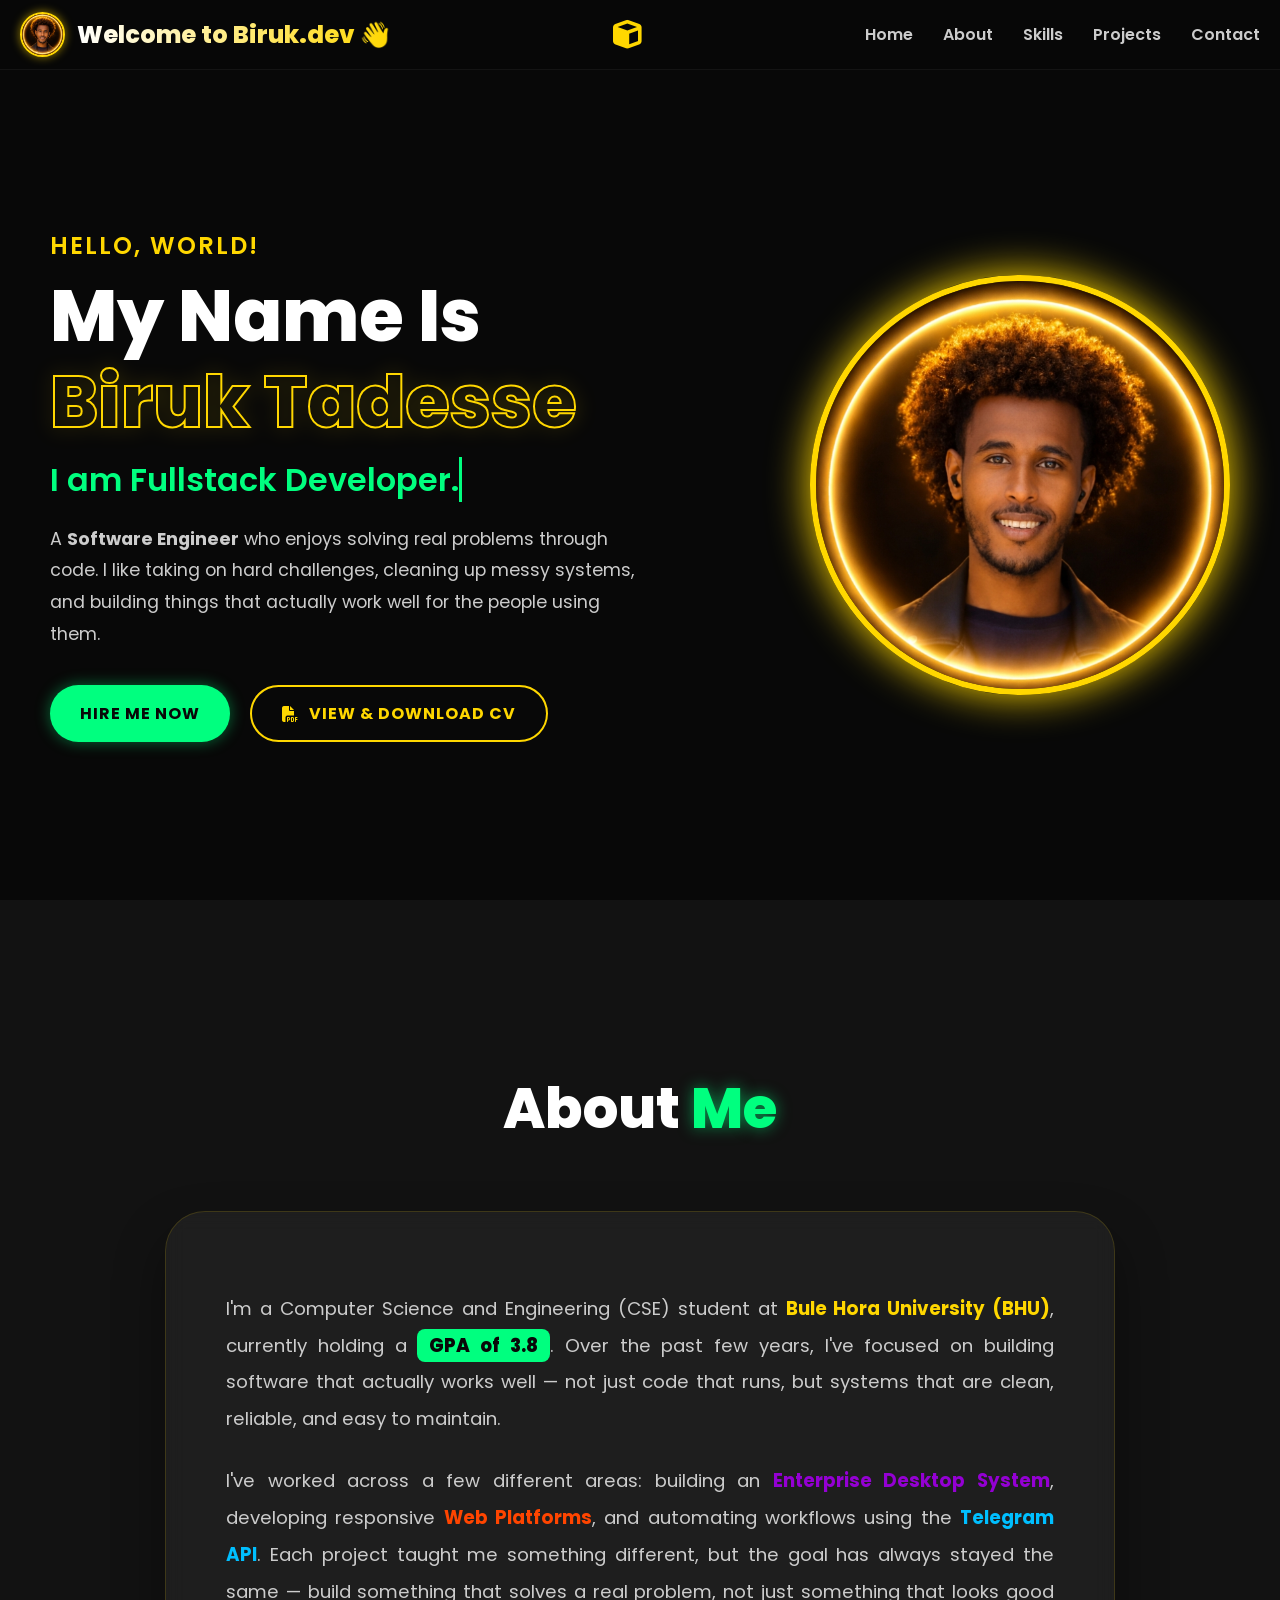
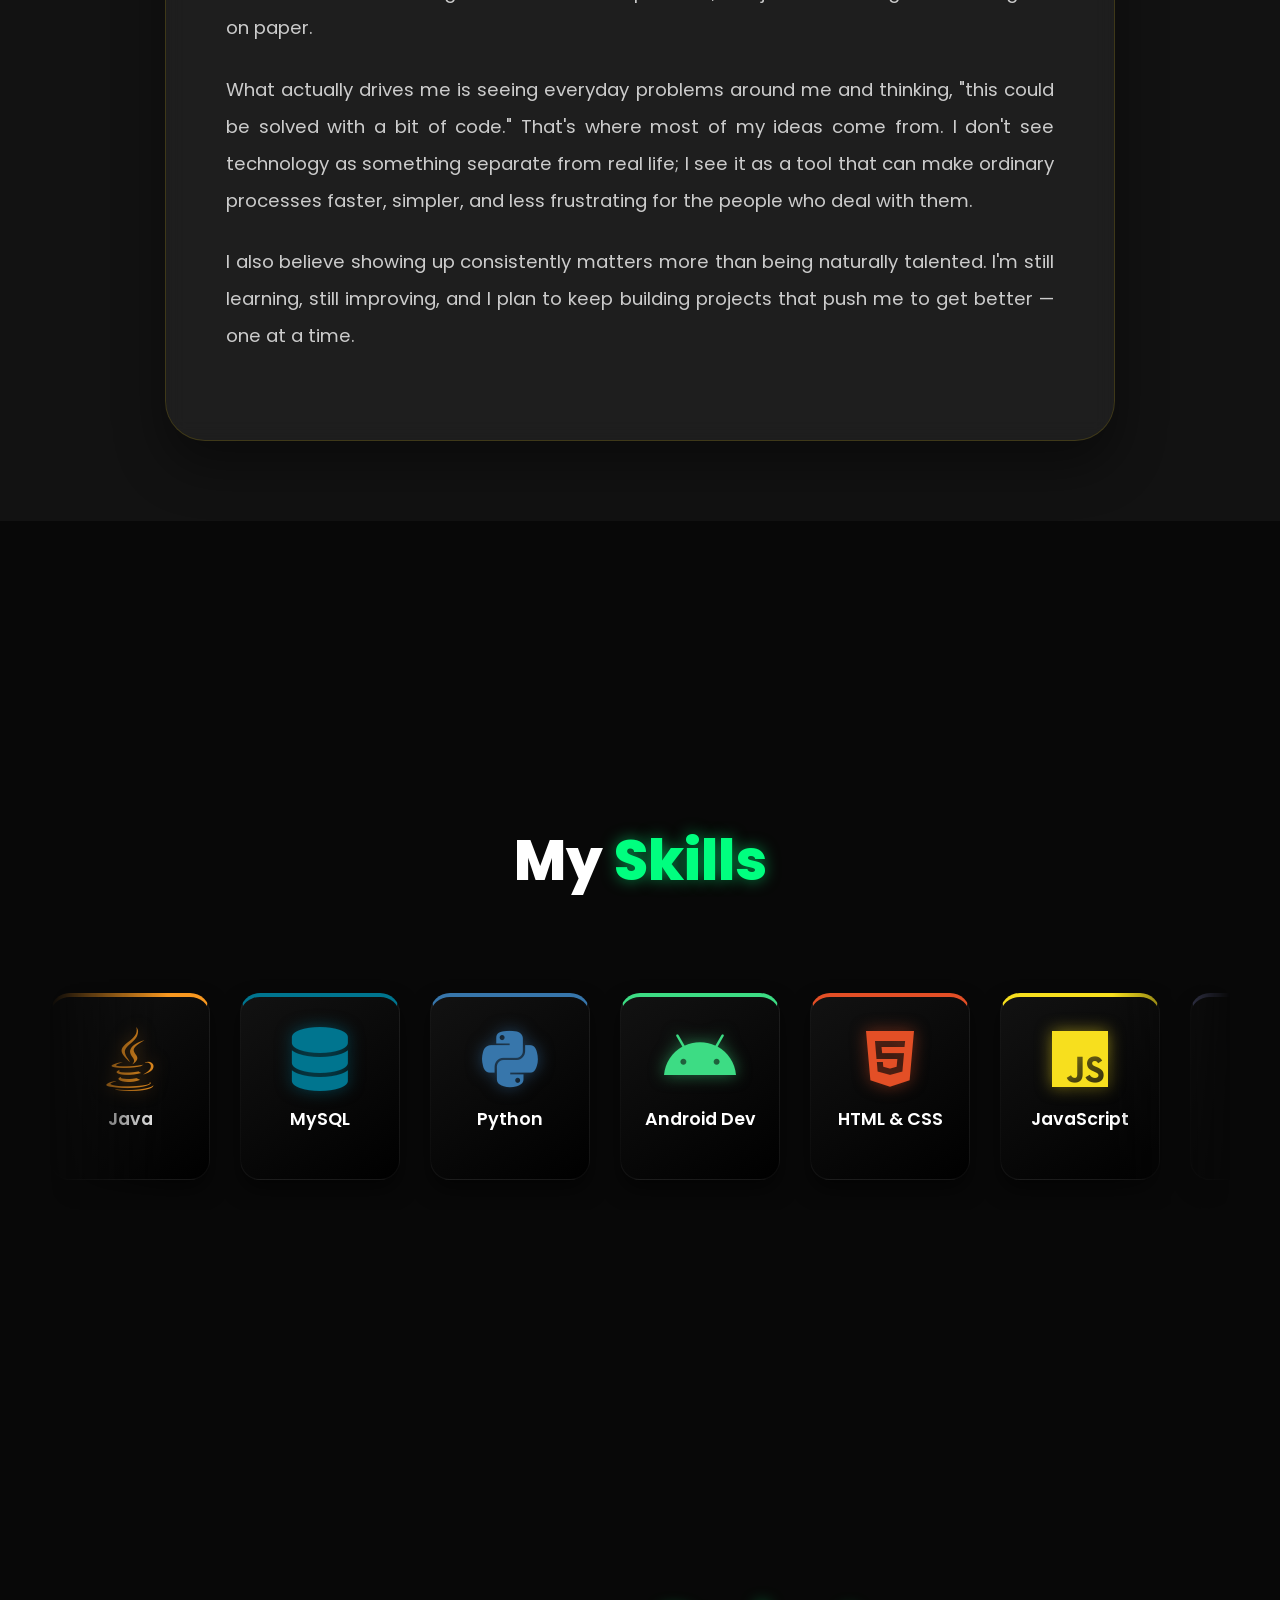
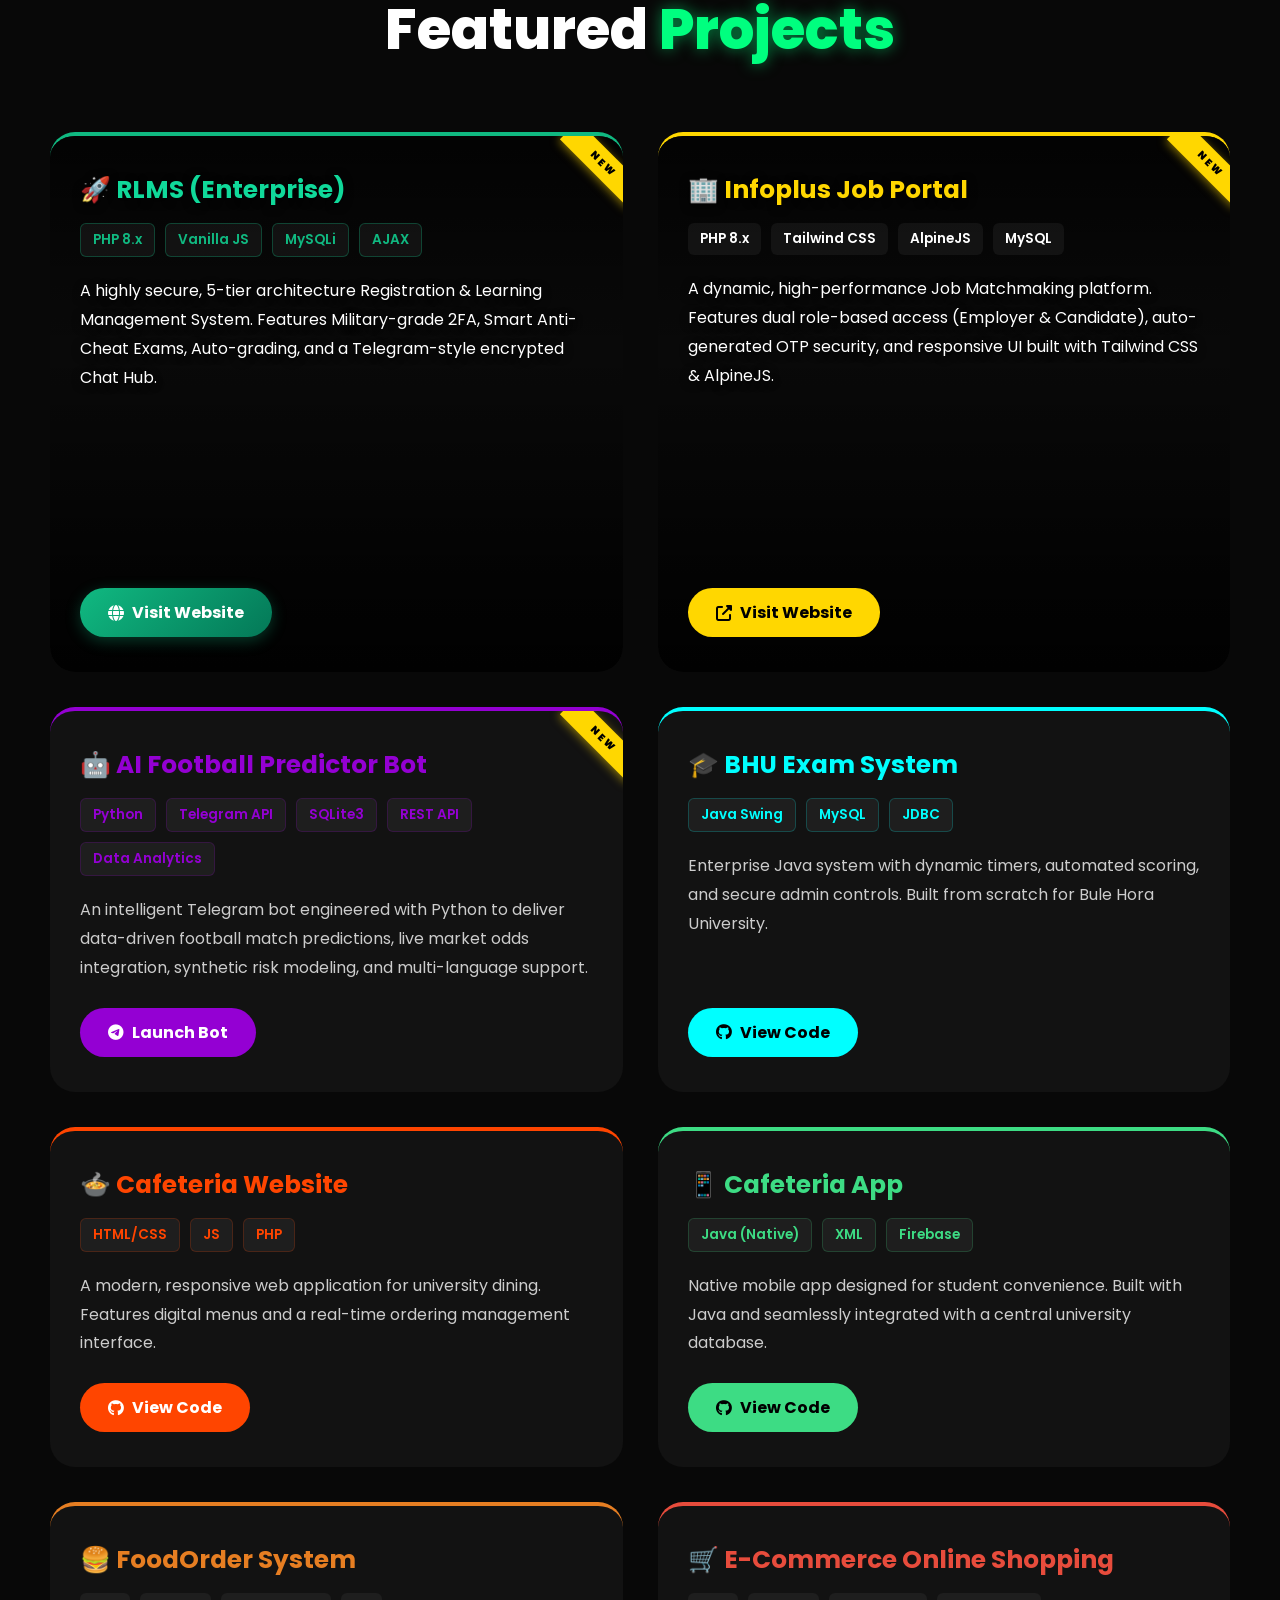
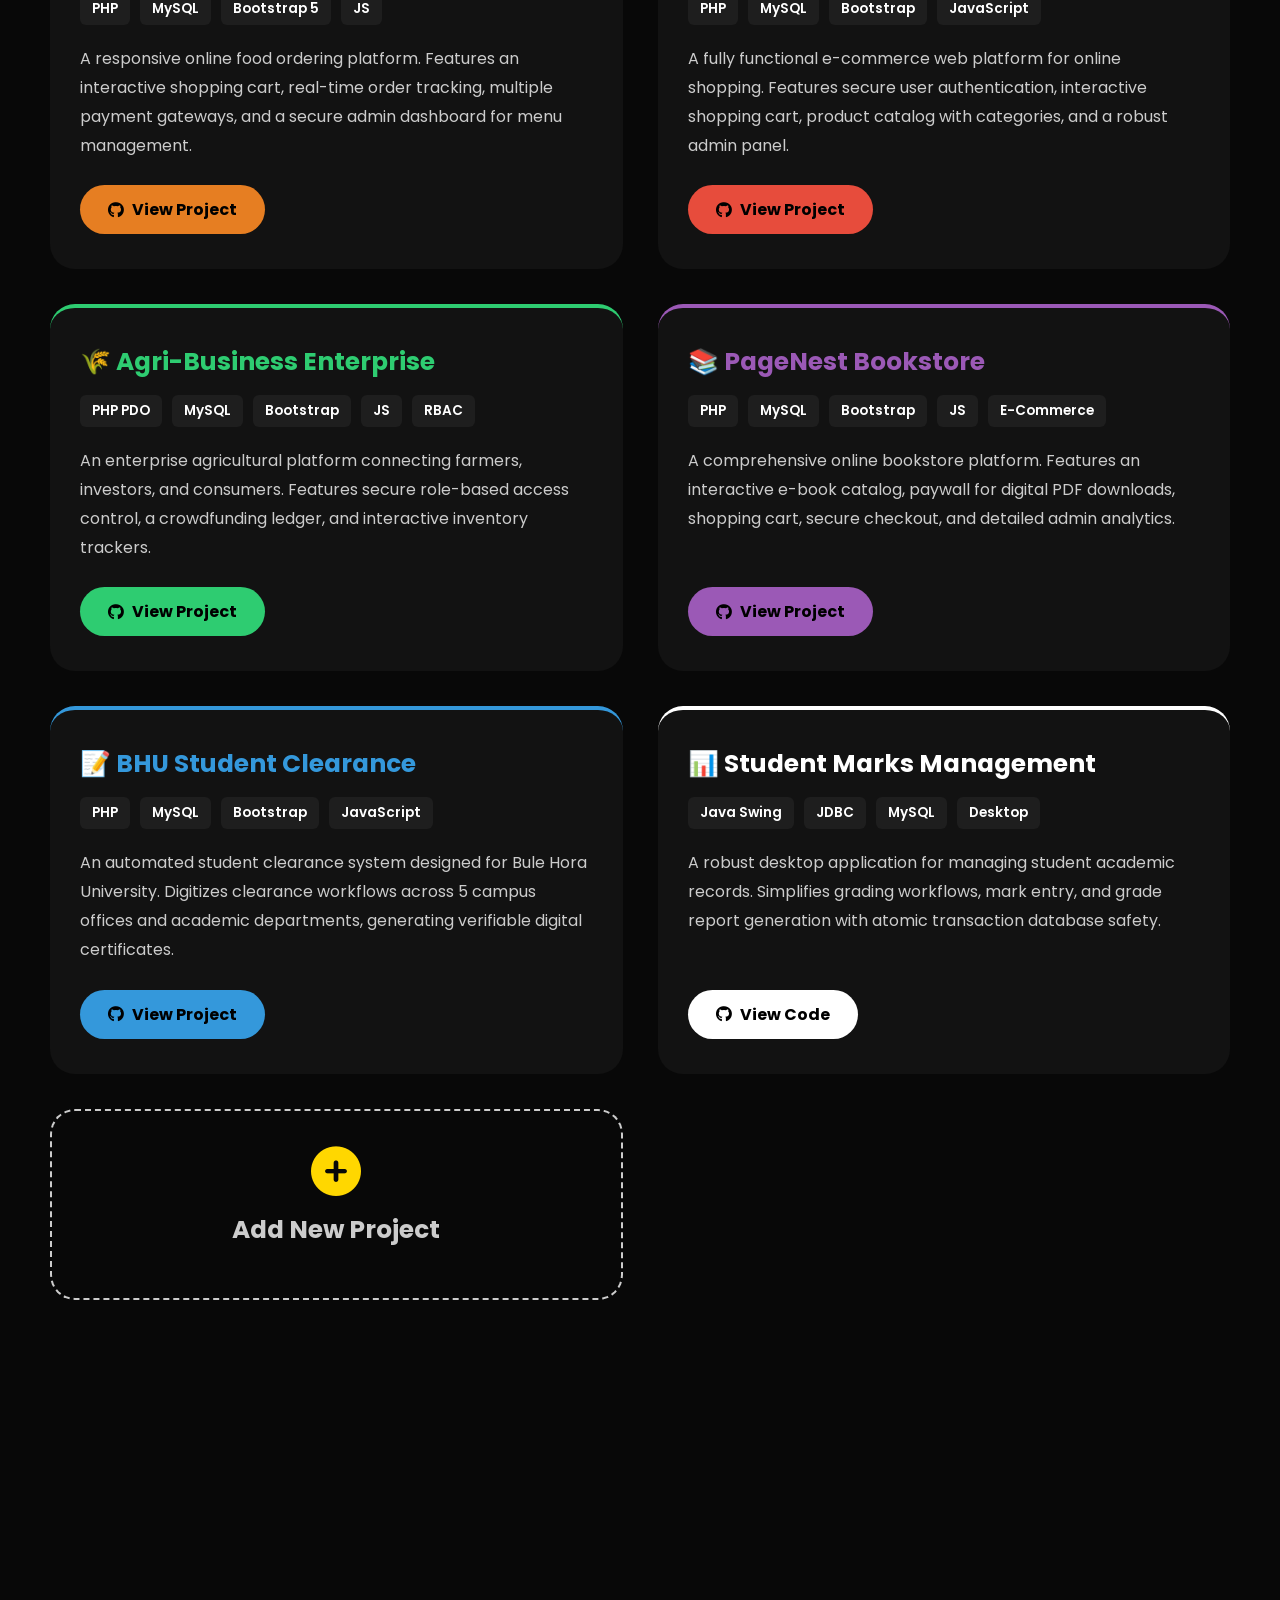
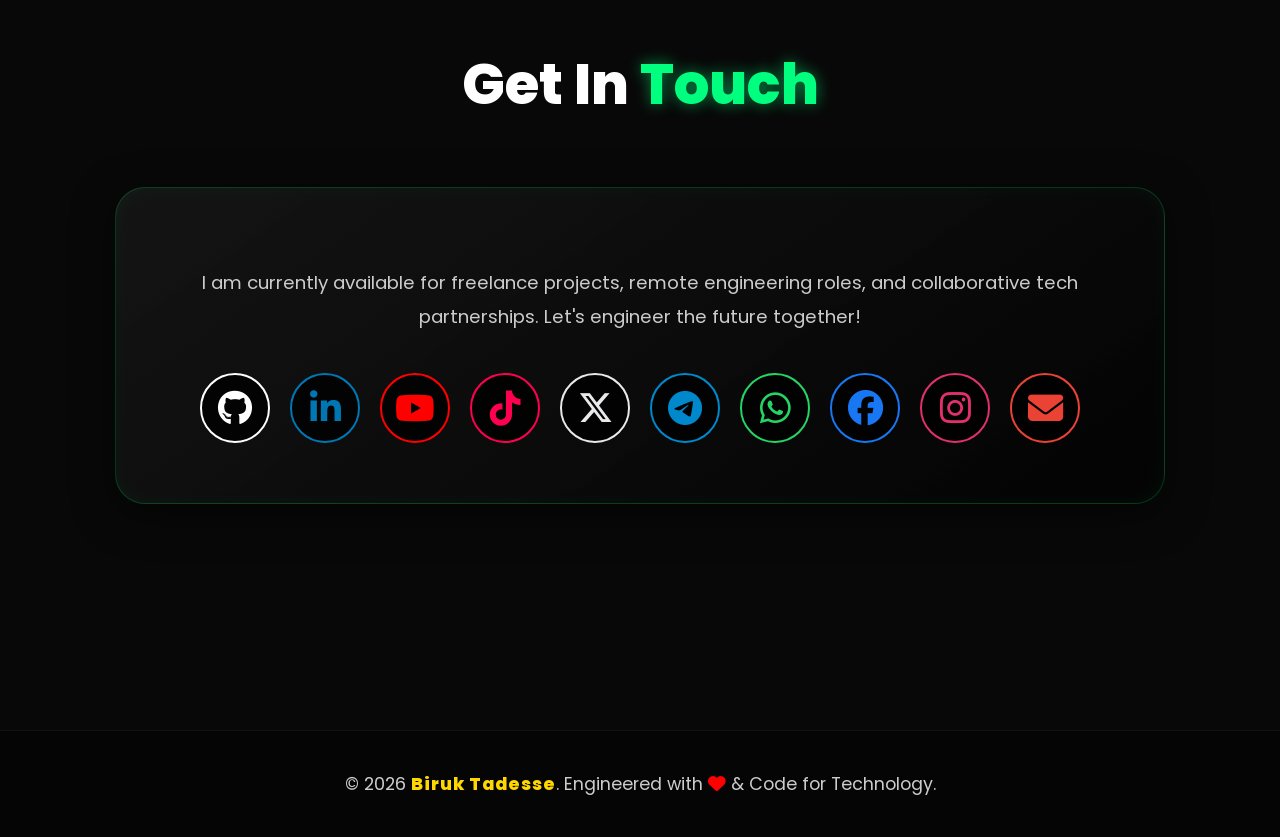
==== commit b78d25e5: "Update index.html" ====
--- a/index.html
+++ b/index.html
@@ -4,6 +4,7 @@
     <meta charset="UTF-8">
     <meta name="viewport" content="width=device-width, initial-scale=1.0">
     <title>Biruk Tadesse | Portfolio</title>
+        <link rel="icon" type="image/png" href="profile.png">
     <!-- Font Awesome Icons (Version Haaraa 6.5.2) -->
     <link href="https://cdnjs.cloudflare.com/ajax/libs/font-awesome/6.5.2/css/all.min.css" rel="stylesheet">
     <!-- Google Fonts -->
